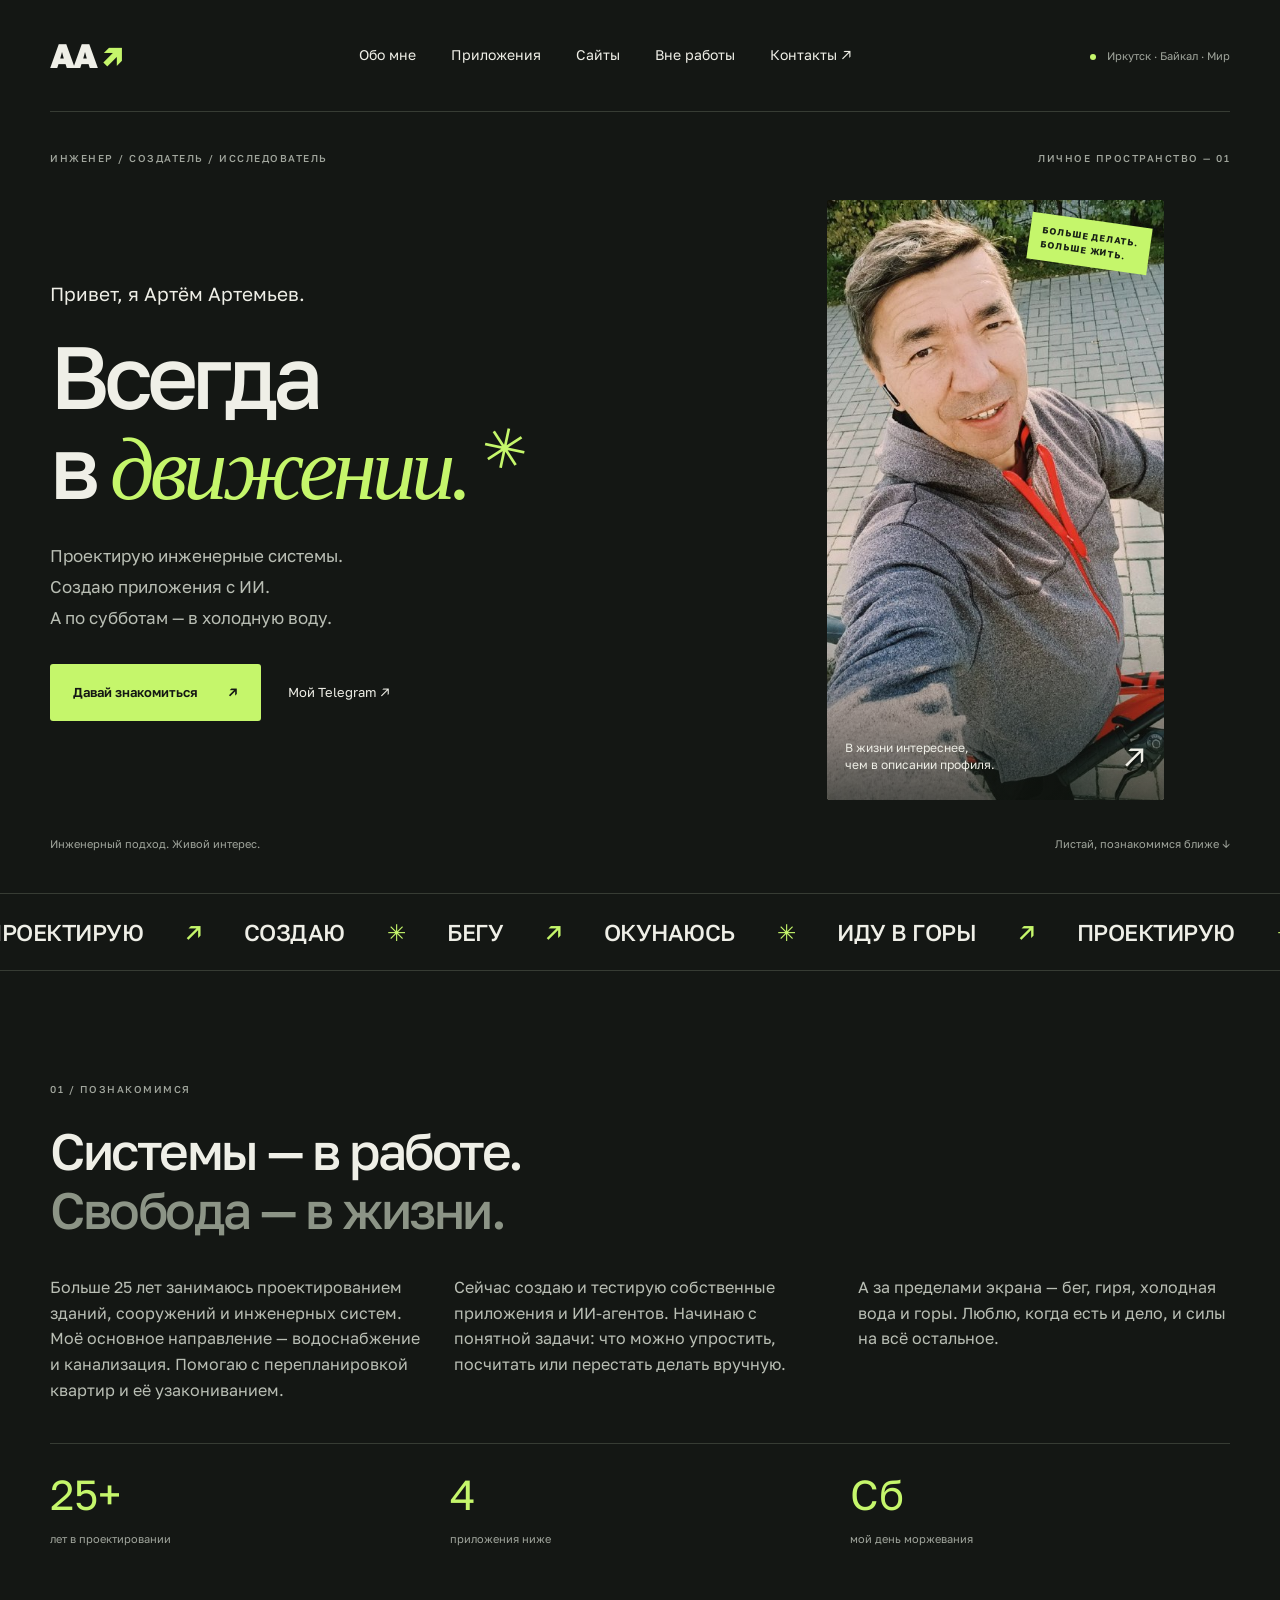
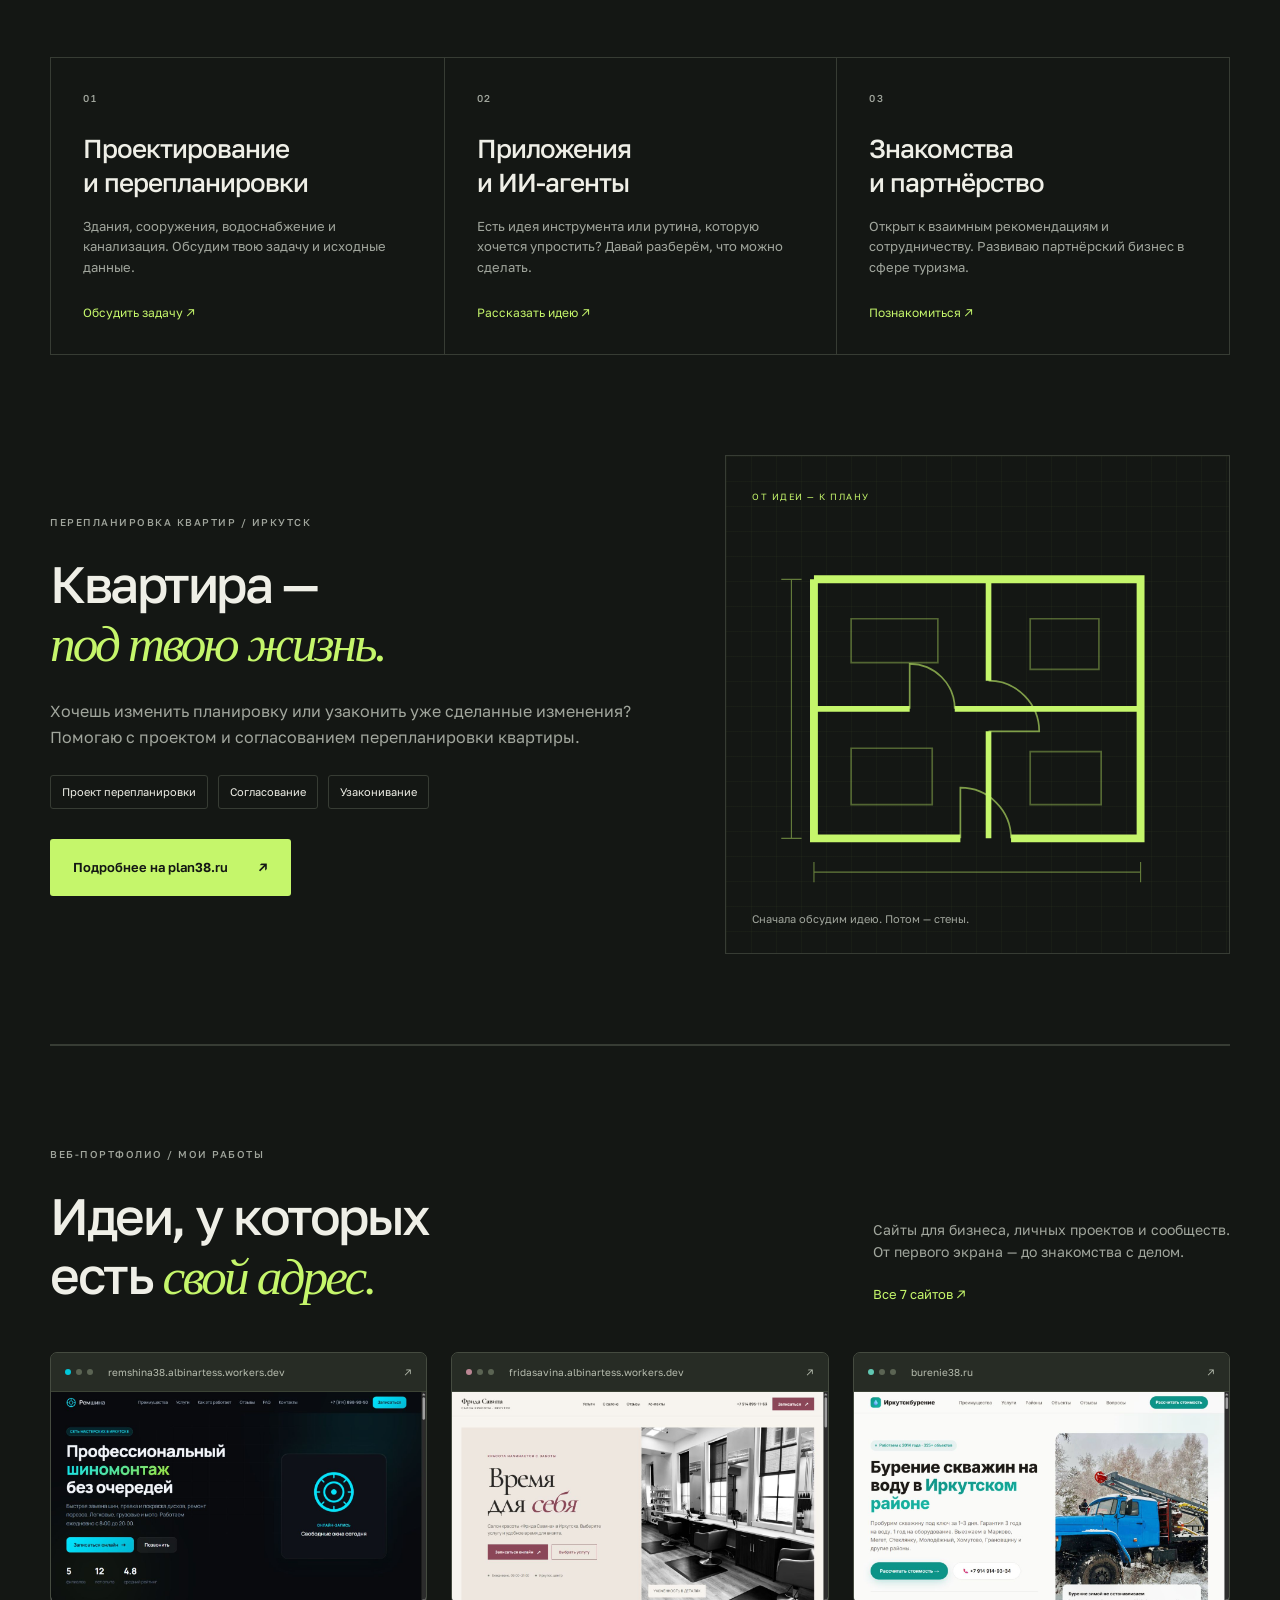
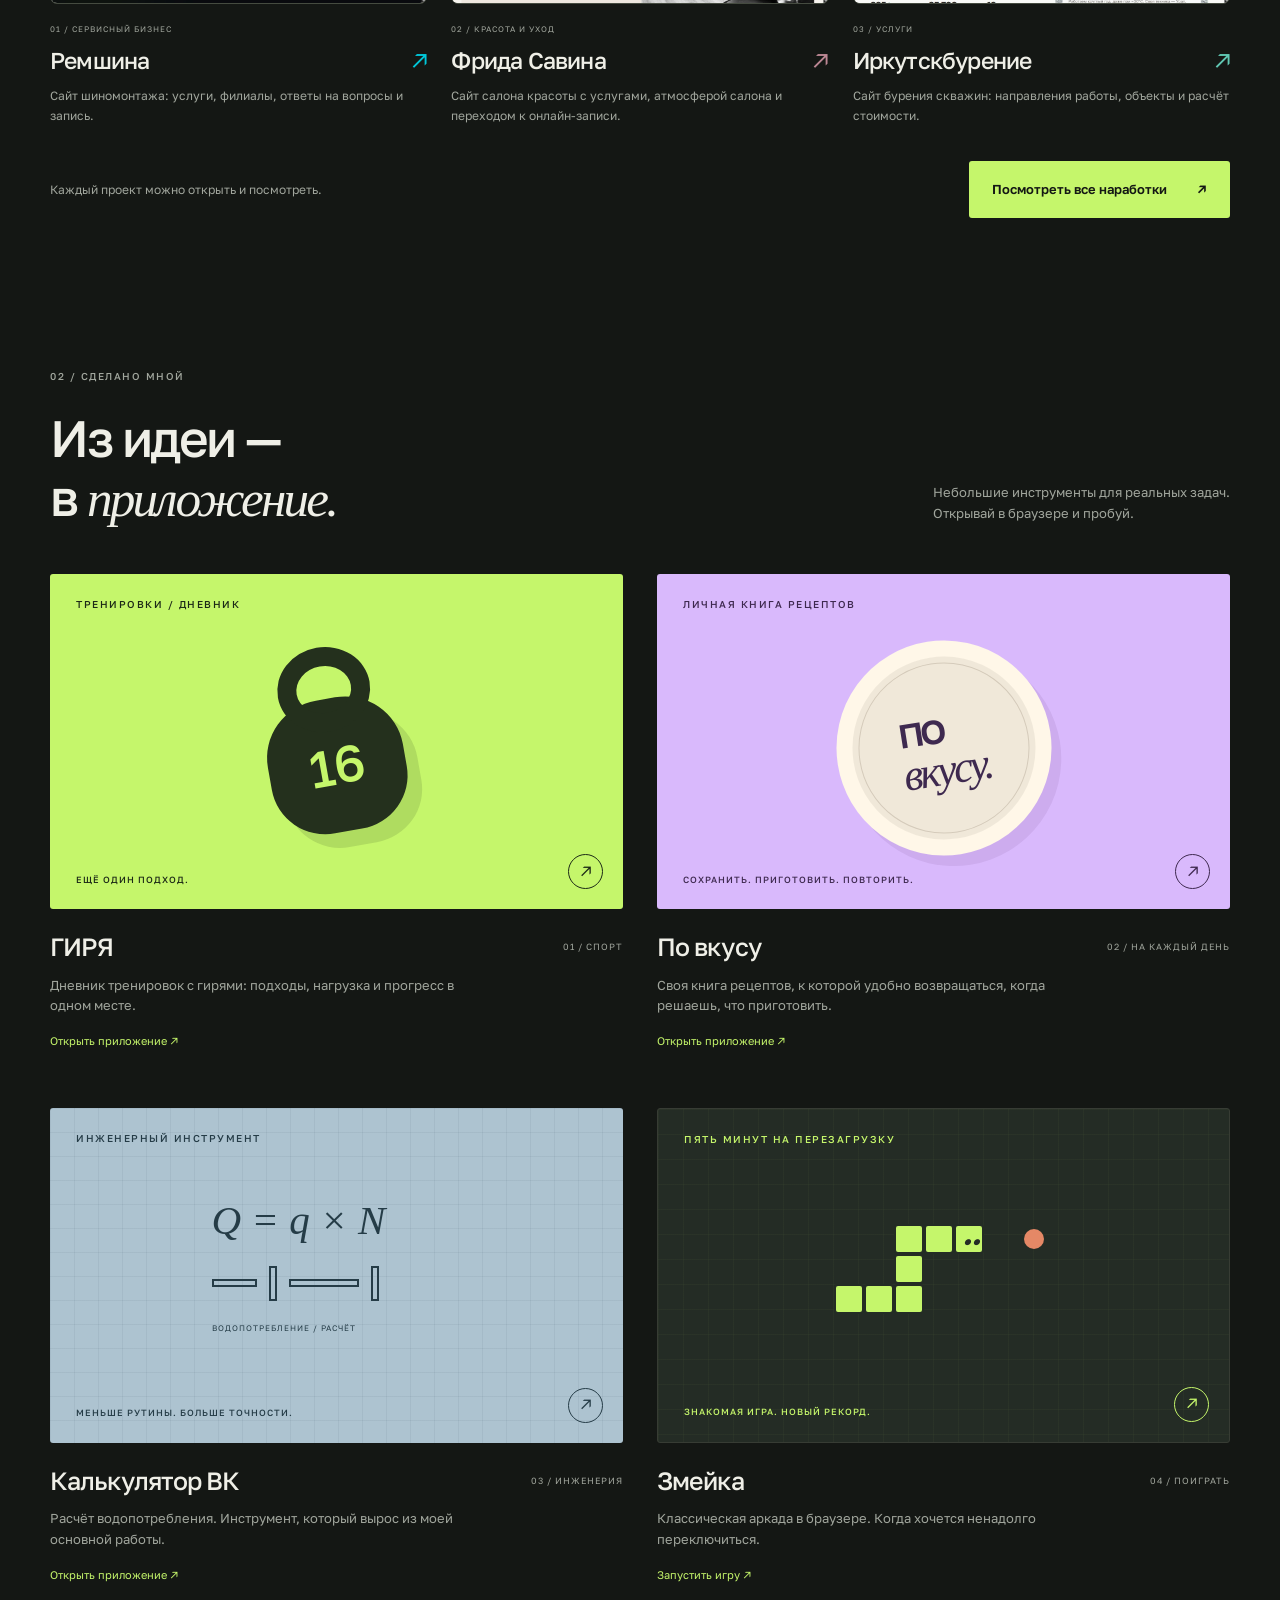
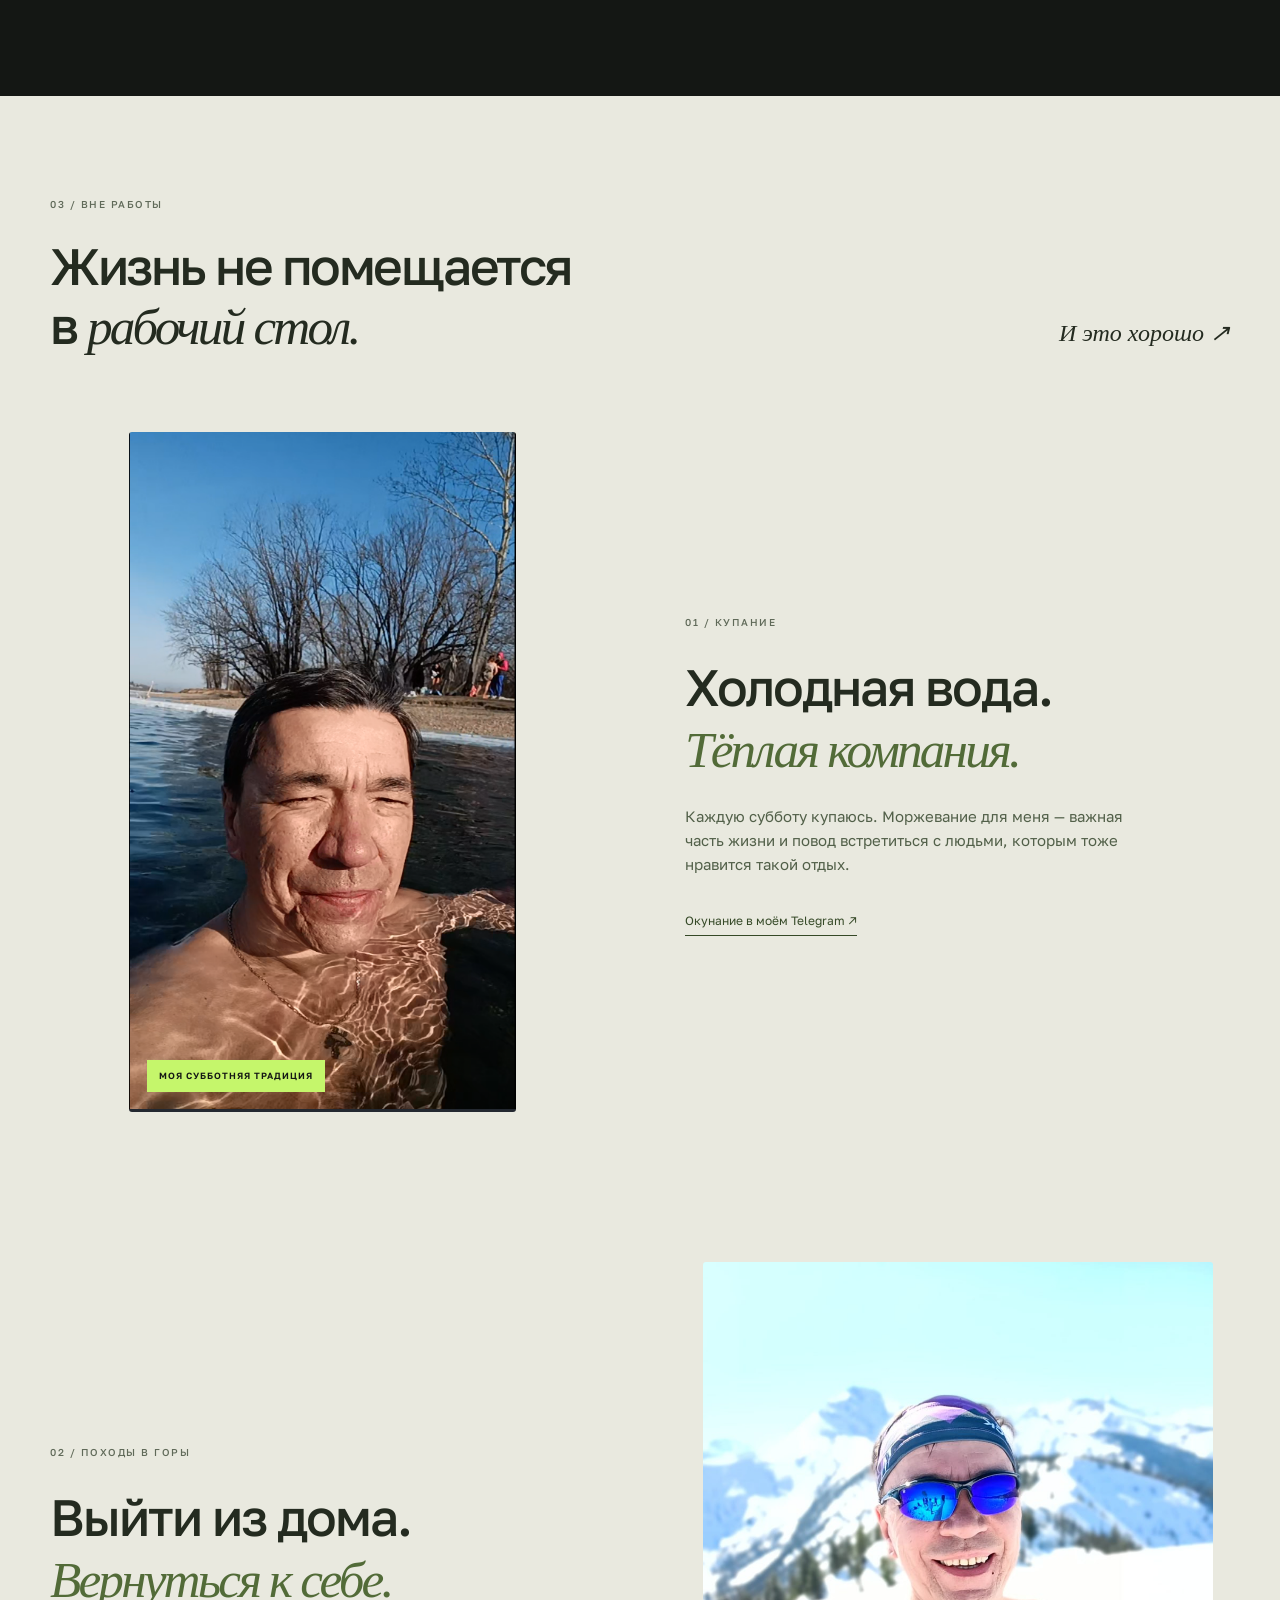
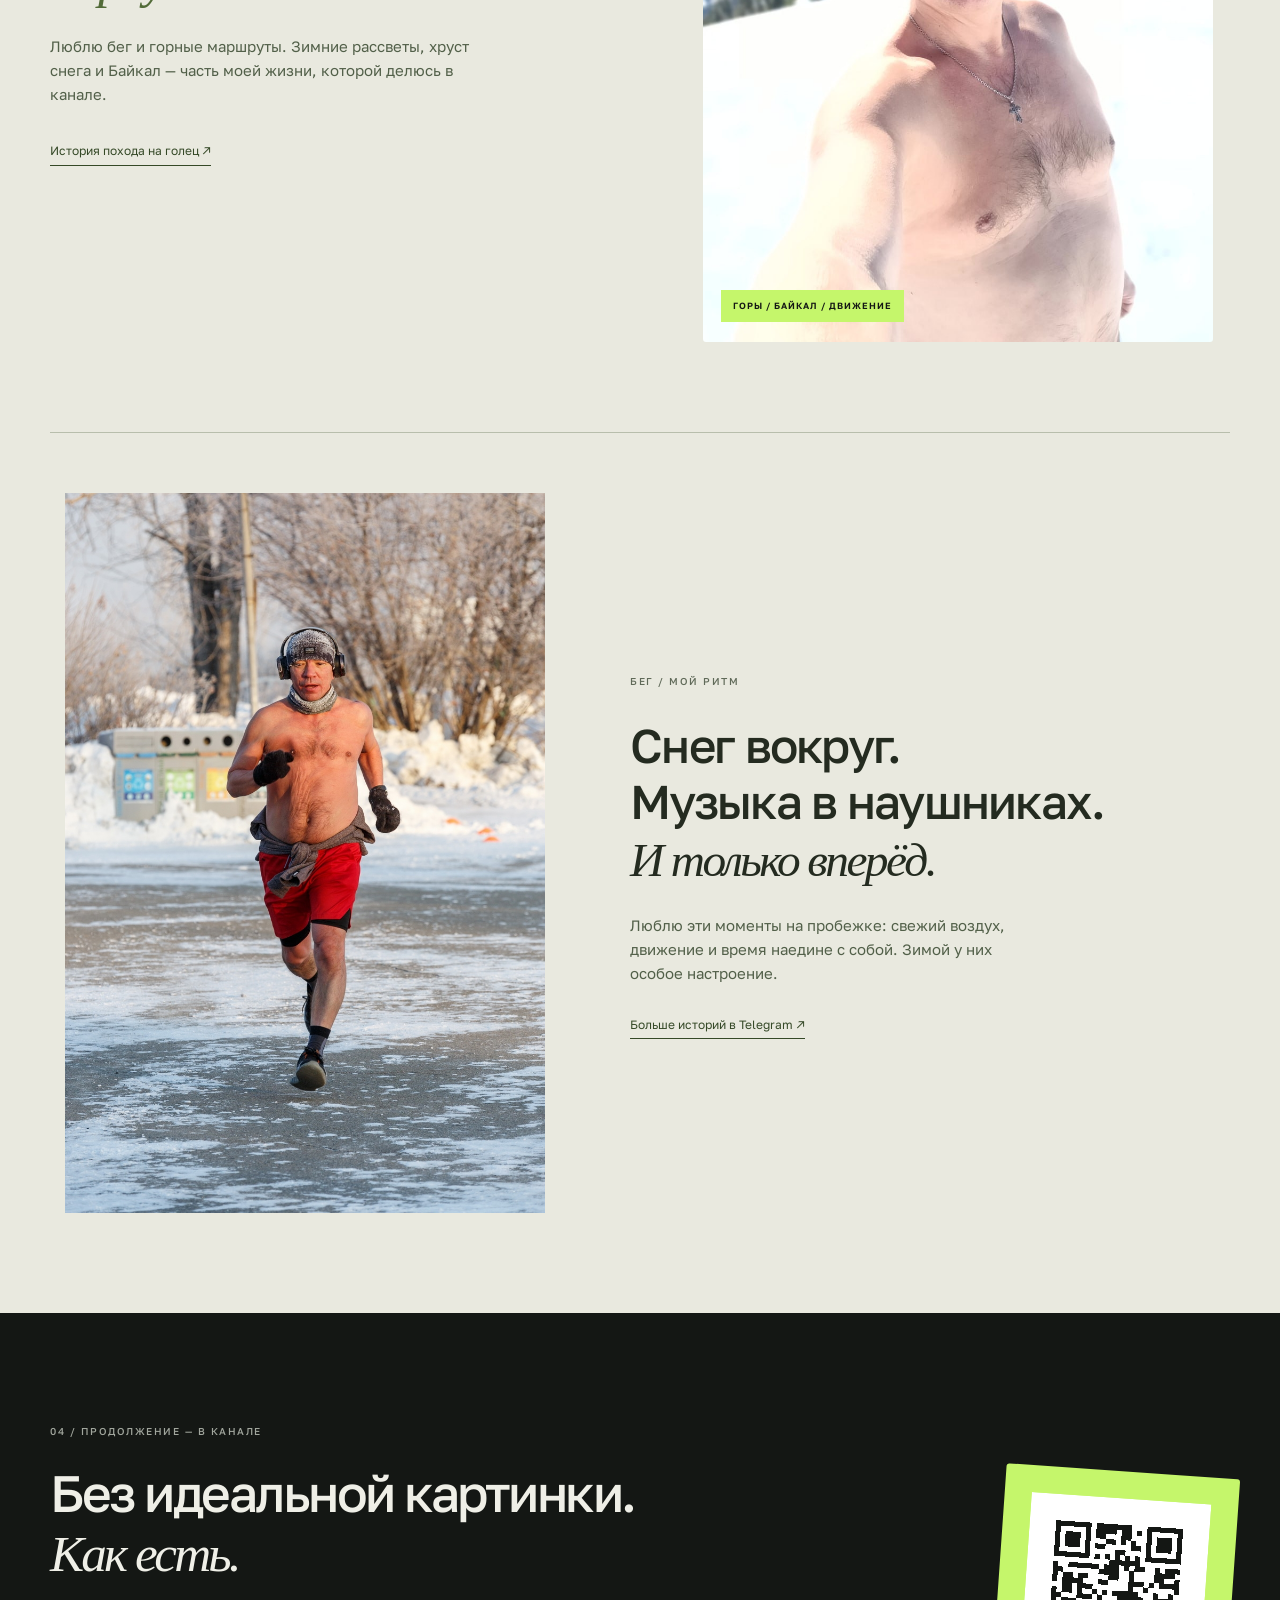
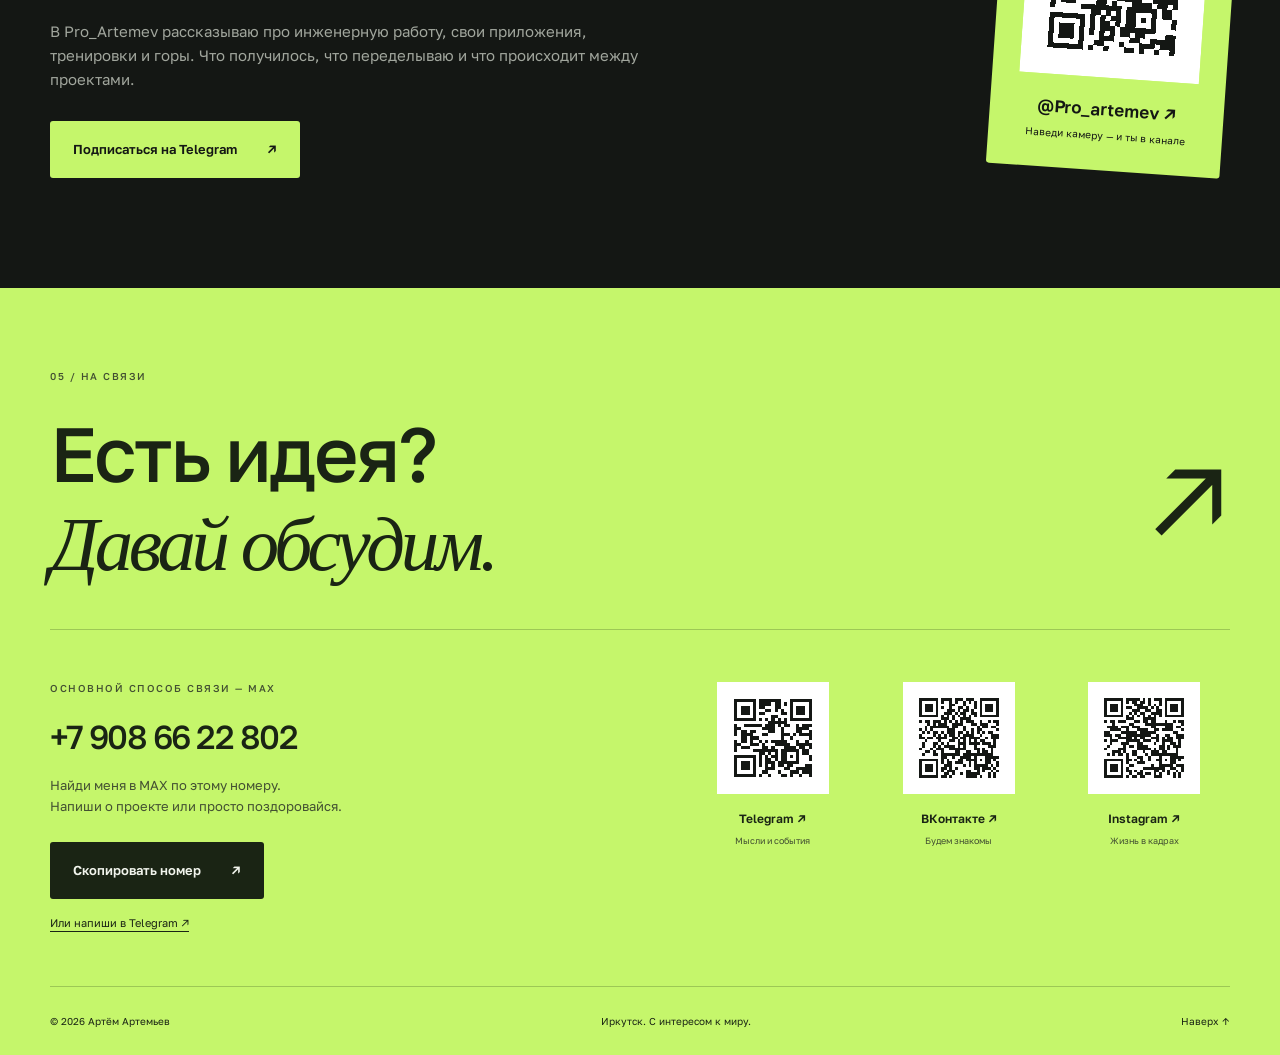
==== index.html @ f810ad88 "Remove Proekt-Profi from website portfolio and update project counts" ====
<!doctype html>
<html lang="ru">
<head>
<!-- Yandex.Metrika counter -->
<script type="text/javascript">
    (function(m,e,t,r,i,k,a){
        m[i]=m[i]||function(){(m[i].a=m[i].a||[]).push(arguments)};
        m[i].l=1*new Date();
        for (var j = 0; j < document.scripts.length; j++) {if (document.scripts[j].src === r) { return; }}
        k=e.createElement(t),a=e.getElementsByTagName(t)[0],k.async=1,k.src=r,a.parentNode.insertBefore(k,a)
    })(window, document,'script','https://mc.yandex.ru/metrika/tag.js?id=113706061', 'ym');

    ym(113706061, 'init', {ssr:true, webvisor:true, trackHash:true, clickmap:true, ecommerce:"dataLayer", referrer: document.referrer, url: location.href, accurateTrackBounce:true, trackLinks:true});
</script>
<!-- /Yandex.Metrika counter -->
  <meta charset="utf-8">
  <meta name="yandex-verification" content="03379ed4613f56b8">
  <meta name="viewport" content="width=device-width,initial-scale=1">
  <meta name="theme-color" content="#141714">
  <title>Артём Артемьев — инженер, автор приложений, человек в движении</title>
  <meta name="description" content="Проектирование и перепланировки, собственные приложения, бег и моржевание. Личный сайт Артёма Артемьева: проекты, Telegram и контакты.">
  <meta property="og:title" content="Артём Артемьев — всегда в движении">
  <meta property="og:description" content="Проектирую. Создаю приложения. Бегаю. Каждую субботу — в холодную воду. Давай знакомиться.">
  <link rel="icon" href="assets/favicon.svg" type="image/svg+xml">
  <link rel="stylesheet" href="style.css?v=20261031-portfolio">
  <link rel="stylesheet" href="portfolio.css?v=20261031">
  <script src="app.js" defer></script>
</head>
<body>
<noscript><div><img src="https://mc.yandex.ru/watch/113706061" style="position:absolute; left:-9999px;" alt="" /></div></noscript>
<a class="skip" href="#main">К содержимому</a>
<header class="header wrap">
  <a class="brand" href="#" aria-label="Артём Артемьев, в начало">АА<span>↗</span></a>
  <nav aria-label="Главная навигация"><a href="#about">Обо мне</a><a href="#projects">Приложения</a><a href="sites.html">Сайты</a><a href="#life">Вне работы</a><a href="#contact">Контакты ↗</a></nav>
  <span class="location"><i></i> Иркутск · Байкал · Мир</span>
</header>
<main id="main">
  <section class="hero wrap" aria-labelledby="hero-title">
    <div class="eyebrow"><span>ИНЖЕНЕР / СОЗДАТЕЛЬ / ИССЛЕДОВАТЕЛЬ</span><span class="index">ЛИЧНОЕ ПРОСТРАНСТВО — 01</span></div>
    <div class="hero-grid">
      <div class="hero-copy"><p class="hello">Привет, я Артём Артемьев.</p><h1 id="hero-title">Всегда<br>в <span class="serif">движении.</span><span class="asterisk" aria-hidden="true">✳</span></h1><p class="lead">Проектирую инженерные системы.<br>Создаю приложения с ИИ.<br>А по субботам — в холодную воду.</p><div class="actions"><a class="button lime" href="#contact">Давай знакомиться <span>↗</span></a><a class="text-link" href="https://t.me/Pro_artemev" target="_blank" rel="noopener noreferrer">Мой Telegram ↗</a></div></div>
      <figure class="hero-photo"><img src="assets/portrait.jpg" alt="Артём Артемьев на прогулке на улице" fetchpriority="high"><figcaption><span>В жизни интереснее,<br>чем в описании профиля.</span><span class="photo-arrow" aria-hidden="true">↗</span></figcaption><div class="photo-sticker">БОЛЬШЕ ДЕЛАТЬ.<br>БОЛЬШЕ ЖИТЬ.</div></figure>
    </div>
    <div class="hero-bottom"><span>Инженерный подход. Живой интерес.</span><a href="#about">Листай, познакомимся ближе ↓</a></div>
  </section>
  <div class="ribbon" aria-hidden="true"><div>ПРОЕКТИРУЮ <span>↗</span> СОЗДАЮ <span>✳</span> БЕГУ <span>↗</span> ОКУНАЮСЬ <span>✳</span> ИДУ В ГОРЫ <span>↗</span> ПРОЕКТИРУЮ <span>✳</span></div></div>
  <section id="about" class="section wrap about">
    <div class="section-label">01 / ПОЗНАКОМИМСЯ</div>
    <div><h2>Системы — в работе.<br><span class="muted">Свобода — в жизни.</span></h2><div class="about-text"><p>Больше 25 лет занимаюсь проектированием зданий, сооружений и инженерных систем. Моё основное направление — водоснабжение и канализация. Помогаю с перепланировкой квартир и её узакониванием.</p><p>Сейчас создаю и тестирую собственные приложения и ИИ-агентов. Начинаю с понятной задачи: что можно упростить, посчитать или перестать делать вручную.</p><p>А за пределами экрана — бег, гиря, холодная вода и горы. Люблю, когда есть и дело, и силы на всё остальное.</p></div><div class="stats"><div><strong>25+</strong><span>лет в проектировании</span></div><div><strong>4</strong><span>приложения ниже</span></div><div><strong>Сб</strong><span>мой день моржевания</span></div></div></div>
  </section>
  <section class="services wrap" aria-label="С чем можно обратиться">
    <a href="#contact"><span class="small">01</span><h3>Проектирование<br>и перепланировки</h3><p>Здания, сооружения, водоснабжение и канализация. Обсудим твою задачу и исходные данные.</p><span class="service-link">Обсудить задачу ↗</span></a>
    <a href="#contact"><span class="small">02</span><h3>Приложения<br>и ИИ-агенты</h3><p>Есть идея инструмента или рутина, которую хочется упростить? Давай разберём, что можно сделать.</p><span class="service-link">Рассказать идею ↗</span></a>
    <a href="#contact"><span class="small">03</span><h3>Знакомства<br>и партнёрство</h3><p>Открыт к взаимным рекомендациям и сотрудничеству. Развиваю партнёрский бизнес в сфере туризма.</p><span class="service-link">Познакомиться ↗</span></a>
  </section>
  <section id="apartment" class="apartment wrap" aria-labelledby="apartment-title">
    <div class="apartment-copy"><div class="section-label">ПЕРЕПЛАНИРОВКА КВАРТИР / ИРКУТСК</div><h2 id="apartment-title">Квартира —<br><span class="serif">под твою жизнь.</span></h2><p>Хочешь изменить планировку или узаконить уже сделанные изменения? Помогаю с проектом и согласованием перепланировки квартиры.</p><div class="apartment-topics"><span>Проект перепланировки</span><span>Согласование</span><span>Узаконивание</span></div><a class="button lime" href="https://plan38.ru/" target="_blank" rel="noopener noreferrer">Подробнее на plan38.ru <span>↗</span></a></div>
    <div class="apartment-drawing" aria-hidden="true"><span>ОТ ИДЕИ — К ПЛАНУ</span><svg viewBox="0 0 400 330" fill="none" xmlns="http://www.w3.org/2000/svg"><path d="M55 50H345V280H230M185 280H55V50" stroke="currentColor" stroke-width="7"/><path d="M210 50V140M210 185V280M55 165H140M180 165H345" stroke="currentColor" stroke-width="5"/><path d="M210 140A45 45 0 0 1 255 185H210M140 165V125A40 40 0 0 1 180 165M185 280V235A45 45 0 0 1 230 280" stroke="currentColor" stroke-width="1.5" opacity=".6"/><path d="M35 50V280M26 50H44M26 280H44M55 310H345M55 301V319M345 301V319" stroke="currentColor" stroke-width="1" opacity=".45"/><path d="M88 85H165V124H88V85ZM247 85H308V130H247V85ZM88 200H160V250H88V200ZM247 203H310V250H247V203Z" stroke="currentColor" stroke-width="1.5" opacity=".35"/></svg><small>Сначала обсудим идею. Потом — стены.</small></div>
  </section>
  <section id="websites" class="websites-section wrap" aria-labelledby="websites-title">
 <div class="section-top"><div><div class="section-label">ВЕБ-ПОРТФОЛИО / МОИ РАБОТЫ</div><h2 id="websites-title">Идеи, у которых<br>есть <span class="serif">свой адрес.</span></h2></div><div class="websites-intro"><p>Сайты для бизнеса, личных проектов и сообществ.<br>От первого экрана — до знакомства с делом.</p><a class="text-link" href="sites.html">Все 7 сайтов ↗</a></div></div>
 <div class="sites-grid home-sites"><article class="site-card" data-kind="services" style="--site-accent:#00c7d9">
 <a class="site-preview" href="https://remshina38.albinartess.workers.dev/" target="_blank" rel="noopener noreferrer" aria-label="Открыть сайт Ремшина">
 <div class="browser-strip"><span class="browser-dots" aria-hidden="true"><i></i><i></i><i></i></span><span class="browser-address">remshina38.albinartess.workers.dev</span><span aria-hidden="true">↗</span></div>
 <div class="site-shot"><img src="assets/sites/remshina.png" alt="Первый экран сайта Ремшина" width="1200" height="680" loading="lazy"></div>
 <span class="preview-open">Открыть сайт ↗</span></a>
 <div class="site-meta"><span>01 / Сервисный бизнес</span></div>
 <h3><a href="https://remshina38.albinartess.workers.dev/" target="_blank" rel="noopener noreferrer">Ремшина<span aria-hidden="true">↗</span></a></h3><p>Сайт шиномонтажа: услуги, филиалы, ответы на вопросы и запись.</p>
 </article>
<article class="site-card" data-kind="services" style="--site-accent:#bc8794">
 <a class="site-preview" href="https://fridasavina.albinartess.workers.dev/" target="_blank" rel="noopener noreferrer" aria-label="Открыть сайт Фрида Савина">
 <div class="browser-strip"><span class="browser-dots" aria-hidden="true"><i></i><i></i><i></i></span><span class="browser-address">fridasavina.albinartess.workers.dev</span><span aria-hidden="true">↗</span></div>
 <div class="site-shot"><img src="assets/sites/frida.png" alt="Первый экран сайта Фрида Савина" width="1200" height="680" loading="lazy"></div>
 <span class="preview-open">Открыть сайт ↗</span></a>
 <div class="site-meta"><span>02 / Красота и уход</span></div>
 <h3><a href="https://fridasavina.albinartess.workers.dev/" target="_blank" rel="noopener noreferrer">Фрида Савина<span aria-hidden="true">↗</span></a></h3><p>Сайт салона красоты с услугами, атмосферой салона и переходом к онлайн-записи.</p>
 </article>
<article class="site-card" data-kind="services" style="--site-accent:#61c8b3">
 <a class="site-preview" href="https://burenie38.ru/" target="_blank" rel="noopener noreferrer" aria-label="Открыть сайт Иркутскбурение">
 <div class="browser-strip"><span class="browser-dots" aria-hidden="true"><i></i><i></i><i></i></span><span class="browser-address">burenie38.ru</span><span aria-hidden="true">↗</span></div>
 <div class="site-shot"><img src="assets/sites/burenie.png" alt="Первый экран сайта Иркутскбурение" width="1200" height="680" loading="lazy"></div>
 <span class="preview-open">Открыть сайт ↗</span></a>
 <div class="site-meta"><span>03 / Услуги</span></div>
 <h3><a href="https://burenie38.ru/" target="_blank" rel="noopener noreferrer">Иркутскбурение<span aria-hidden="true">↗</span></a></h3><p>Сайт бурения скважин: направления работы, объекты и расчёт стоимости.</p>
 </article></div>
 <div class="websites-bottom"><span>Каждый проект можно открыть и посмотреть.</span><a class="button lime" href="sites.html">Посмотреть все наработки <span>↗</span></a></div>
 </section>
  <section id="projects" class="section wrap projects">
    <div class="section-top"><div><div class="section-label">02 / СДЕЛАНО МНОЙ</div><h2>Из идеи —<br>в <span class="serif">приложение.</span></h2></div><p>Небольшие инструменты для реальных задач.<br>Открывай в браузере и пробуй.</p></div>
    <div class="project-grid">
      <a class="project" href="https://albinartess.github.io/girya-training-journal/dist/#" target="_blank" rel="noopener noreferrer"><div class="project-art kettlebell"><span class="art-label">ТРЕНИРОВКИ / ДНЕВНИК</span><div class="bell"><div></div><b>16</b></div><span class="art-bottom">ЕЩЁ ОДИН ПОДХОД.</span><span class="round-arrow">↗</span></div><div class="project-title"><h3>ГИРЯ</h3><span>01 / СПОРТ</span></div><p>Дневник тренировок с гирями: подходы, нагрузка и прогресс в одном месте.</p><span class="open-project">Открыть приложение ↗</span></a>
      <a class="project" href="https://albinartess.github.io/po-vkusu/" target="_blank" rel="noopener noreferrer"><div class="project-art recipes"><span class="art-label">ЛИЧНАЯ КНИГА РЕЦЕПТОВ</span><div class="plate"><span>по<br><i>вкусу.</i></span></div><span class="art-bottom">СОХРАНИТЬ. ПРИГОТОВИТЬ. ПОВТОРИТЬ.</span><span class="round-arrow">↗</span></div><div class="project-title"><h3>По вкусу</h3><span>02 / НА КАЖДЫЙ ДЕНЬ</span></div><p>Своя книга рецептов, к которой удобно возвращаться, когда решаешь, что приготовить.</p><span class="open-project">Открыть приложение ↗</span></a>
      <a class="project" href="https://albinartess.github.io/vk-calculator/" target="_blank" rel="noopener noreferrer"><div class="project-art calculator"><span class="art-label">ИНЖЕНЕРНЫЙ ИНСТРУМЕНТ</span><div class="calc-visual"><span>Q = q × N</span><div class="pipes"><i></i><i></i><i></i><i></i></div><small>ВОДОПОТРЕБЛЕНИЕ / РАСЧЁТ</small></div><span class="art-bottom">МЕНЬШЕ РУТИНЫ. БОЛЬШЕ ТОЧНОСТИ.</span><span class="round-arrow">↗</span></div><div class="project-title"><h3>Калькулятор ВК</h3><span>03 / ИНЖЕНЕРИЯ</span></div><p>Расчёт водопотребления. Инструмент, который вырос из моей основной работы.</p><span class="open-project">Открыть приложение ↗</span></a>
      <a class="project" href="https://albinartess.github.io/Zmeyka/" target="_blank" rel="noopener noreferrer"><div class="project-art snake"><span class="art-label">ПЯТЬ МИНУТ НА ПЕРЕЗАГРУЗКУ</span><div class="snake-visual" aria-hidden="true"><i></i><i></i><i></i><i></i><i></i><i></i><i></i><b></b></div><span class="art-bottom">ЗНАКОМАЯ ИГРА. НОВЫЙ РЕКОРД.</span><span class="round-arrow">↗</span></div><div class="project-title"><h3>Змейка</h3><span>04 / ПОИГРАТЬ</span></div><p>Классическая аркада в браузере. Когда хочется ненадолго переключиться.</p><span class="open-project">Запустить игру ↗</span></a>
    </div>
  </section>
  <section id="life" class="life">
    <div class="wrap"><div class="section-top"><div><div class="section-label">03 / ВНЕ РАБОТЫ</div><h2>Жизнь не помещается<br>в <span class="serif">рабочий стол.</span></h2></div><span class="life-note">И это хорошо ↗</span></div>
      <div class="life-stories">
        <article class="life-story" aria-labelledby="swimming-title">
          <figure class="story-photo"><img src="assets/cold-swimming.png" loading="lazy" alt="Артём купается в открытом водоёме"><span class="image-tag">МОЯ СУББОТНЯЯ ТРАДИЦИЯ</span></figure>
          <div class="story-copy"><span class="section-label">01 / КУПАНИЕ</span><h3 id="swimming-title">Холодная вода.<br><span class="serif">Тёплая компания.</span></h3><p>Каждую субботу купаюсь. Моржевание для меня — важная часть жизни и повод встретиться с людьми, которым тоже нравится такой отдых.</p><a href="https://t.me/Pro_artemev/190" target="_blank" rel="noopener noreferrer">Окунание в моём Telegram ↗</a></div>
        </article>
        <article class="life-story reverse" aria-labelledby="mountain-title">
          <figure class="story-photo"><img src="assets/mountains-selfie.jpg" loading="lazy" alt="Артём в солнцезащитных очках на фоне заснеженных гор"><span class="image-tag">ГОРЫ / БАЙКАЛ / ДВИЖЕНИЕ</span></figure>
          <div class="story-copy"><span class="section-label">02 / ПОХОДЫ В ГОРЫ</span><h3 id="mountain-title">Выйти из дома.<br><span class="serif">Вернуться к себе.</span></h3><p>Люблю бег и горные маршруты. Зимние рассветы, хруст снега и Байкал — часть моей жизни, которой делюсь в канале.</p><a href="https://t.me/Pro_artemev/196" target="_blank" rel="noopener noreferrer">История похода на голец ↗</a></div>
        </article>
      </div>
      <article class="running-story" aria-labelledby="running-title">
        <img src="assets/running-headphones.jpg" loading="lazy" width="900" height="1350" alt="Артём бежит в наушниках по зимней дорожке среди снега">
        <div><span class="section-label">БЕГ / МОЙ РИТМ</span><h3 id="running-title">Снег вокруг.<br>Музыка в наушниках.<br><span class="serif">И только вперёд.</span></h3><p>Люблю эти моменты на пробежке: свежий воздух, движение и время наедине с собой. Зимой у них особое настроение.</p><a href="https://t.me/Pro_artemev" target="_blank" rel="noopener noreferrer">Больше историй в Telegram ↗</a></div>
      </article>
    </div>
  </section>
  <section class="telegram wrap"><div class="section-label">04 / ПРОДОЛЖЕНИЕ — В КАНАЛЕ</div><div class="telegram-grid"><div><h2>Без идеальной картинки.<br><span class="serif">Как есть.</span></h2><p>В Pro_Artemev рассказываю про инженерную работу, свои приложения, тренировки и горы. Что получилось, что переделываю и что происходит между проектами.</p><a class="button lime" href="https://t.me/Pro_artemev" target="_blank" rel="noopener noreferrer">Подписаться на Telegram <span>↗</span></a></div><a class="tg-qr" href="https://t.me/Pro_artemev" target="_blank" rel="noopener noreferrer" aria-label="Открыть Telegram-канал"><img src="assets/qr-telegram.svg" alt="QR-код Telegram-канала Pro_Artemev" width="180" height="180"><span>@Pro_artemev ↗</span><small>Наведи камеру — и ты в канале</small></a></div></section>
  <section id="contact" class="contact"><div class="wrap"><div class="section-label">05 / НА СВЯЗИ</div><div class="contact-title"><h2>Есть идея?<br><span class="serif">Давай обсудим.</span></h2><span aria-hidden="true">↗</span></div><div class="contact-grid"><div class="primary-contact"><span class="small">ОСНОВНОЙ СПОСОБ СВЯЗИ — MAX</span><a class="phone" href="tel:+79086622802">+7 908 66 22 802</a><p>Найди меня в MAX по этому номеру.<br>Напиши о проекте или просто поздоровайся.</p><button class="button dark" id="copy-phone" type="button">Скопировать номер <span>↗</span></button><p id="copy-status" role="status" aria-live="polite"></p><a class="backup" href="https://t.me/vualy" target="_blank" rel="noopener noreferrer">Или напиши в Telegram ↗</a></div><div class="social-grid"><a href="https://t.me/Pro_artemev" target="_blank" rel="noopener noreferrer"><img src="assets/qr-telegram.svg" width="112" height="112" alt="QR-код Telegram"><span>Telegram ↗</span><small>Мысли и события</small></a><a href="https://vk.ru/artemiev.artem" target="_blank" rel="noopener noreferrer"><img src="assets/qr-vk.svg" width="112" height="112" alt="QR-код ВКонтакте"><span>ВКонтакте ↗</span><small>Будем знакомы</small></a><a href="https://www.instagram.com/artemyev_artemv/" target="_blank" rel="noopener noreferrer"><img src="assets/qr-instagram.svg" width="112" height="112" alt="QR-код Instagram"><span>Instagram ↗</span><small>Жизнь в кадрах</small></a></div></div><footer><span>© <span id="year">2026</span> Артём Артемьев</span><span>Иркутск. С интересом к миру.</span><a href="#">Наверх ↑</a></footer></div></section>
</main>
</body>
</html>
---- style.css ----
@import url('https://fonts.googleapis.com/css2?family=Golos+Text:wght@400;500;600;700;800;900&display=swap');
:root{--bg:#141714;--ink:#efefe7;--muted:#a1a69d;--lime:#c5f66b;--line:#373c34;--font:'Golos Text',Arial,sans-serif}*{box-sizing:border-box}html{scroll-behavior:smooth;scroll-padding-top:30px}body{margin:0;background:var(--bg);color:var(--ink);font:16px/1.6 var(--font)}a{color:inherit;text-decoration:none}button{font:inherit;cursor:pointer}img{max-width:100%;display:block}a,button{-webkit-tap-highlight-color:transparent}a:focus-visible,button:focus-visible{outline:3px solid #85b5ff;outline-offset:6px}.wrap{width:min(1280px,calc(100% - 100px));margin-inline:auto}.header{height:112px;display:flex;align-items:center;justify-content:space-between;border-bottom:1px solid var(--line)}.brand{font-size:34px;font-weight:800;letter-spacing:-3px}.brand span{display:inline-block;color:var(--lime);font-size:31px;margin-left:6px}nav{display:flex;gap:35px;font-size:14px}nav a:hover,.text-link:hover{color:var(--lime)}.location{font-size:11px;color:var(--muted)}.location i{display:inline-block;width:6px;height:6px;border-radius:50%;background:var(--lime);margin-right:8px}.eyebrow,.section-label,.small,.art-label,.art-bottom{font-size:10px;letter-spacing:1.5px;font-weight:500}.eyebrow{display:flex;justify-content:space-between;margin:38px 0 34px;color:var(--muted)}.hero-grid{display:grid;grid-template-columns:1.4fr 1fr;gap:55px;align-items:center}.hello{font-size:19px;margin:0 0 21px}h1{font-size:clamp(60px,6.9vw,105px);line-height:1.02;letter-spacing:-6px;font-weight:500;margin:0 0 27px;position:relative}.serif{font-family:Georgia,'Times New Roman',serif;font-style:italic;font-weight:400;letter-spacing:-.055em}h1 .serif{color:var(--lime)}.asterisk{display:inline-block;color:var(--lime);font-size:55px;vertical-align:top;line-height:1;margin-left:14px;transform:rotate(12deg)}.lead{color:#b9beb4;font-size:17px;line-height:1.8}.actions{display:flex;align-items:center;gap:27px;margin-top:31px}.button{display:inline-flex;align-items:center;justify-content:space-between;gap:30px;padding:17px 22px;border-radius:3px;border:1px solid transparent;font-size:13px;font-weight:600;transition:transform .2s,background .2s}.button:hover{transform:translateY(-3px)}.lime{background:var(--lime);color:var(--bg)}.text-link{font-size:13px}.hero-photo{position:relative;margin:0;align-self:stretch;min-height:485px;overflow:hidden;border-radius:3px;background:#505748}.hero-photo>img{width:100%;height:100%;object-fit:cover;object-position:50% 37%;filter:saturate(.65)}.hero-photo:after{content:'';position:absolute;inset:50% 0 0;background:linear-gradient(transparent,#101610c9);pointer-events:none}.hero-photo figcaption{position:absolute;bottom:27px;left:28px;right:28px;display:flex;justify-content:space-between;align-items:center;z-index:1;font-size:15px;line-height:1.4}.photo-arrow{font-size:45px}.photo-sticker{position:absolute;top:25px;right:20px;color:#182015;background:var(--lime);font-size:10px;letter-spacing:1px;line-height:1.5;padding:15px 18px;transform:rotate(8deg);font-weight:700}.hero-bottom{display:flex;justify-content:space-between;margin:35px 0 40px;color:var(--muted);font-size:11px}.ribbon{overflow:hidden;border-block:1px solid var(--line);padding:20px 0;margin-top:15px}.ribbon>div{white-space:nowrap;font-size:23px;font-weight:500;letter-spacing:-.5px;display:flex;gap:42px;justify-content:center}.ribbon span{color:var(--lime)}.section{padding-block:110px}.about{display:grid;grid-template-columns:1fr 2.2fr;gap:50px}.section-label{color:var(--muted);margin-bottom:25px}h2{font-size:clamp(35px,4vw,57px);line-height:1.15;letter-spacing:-2.5px;font-weight:500;margin:0 0 35px}.muted{color:#8c9486}.about-text{max-width:680px;color:#b9beb4;font-size:16px}.about-text p{margin:0 0 21px}.stats{display:grid;grid-template-columns:repeat(3,1fr);gap:20px;border-top:1px solid var(--line);margin-top:40px;padding-top:25px}.stats strong{font-size:42px;font-weight:400;display:block;line-height:1.2;color:var(--lime)}.stats span{display:block;font-size:11px;color:var(--muted);margin-top:10px}.services{display:grid;grid-template-columns:repeat(3,1fr);border:1px solid var(--line);margin-bottom:10px}.services>a{padding:32px;display:flex;flex-direction:column;transition:background .2s}.services>a:hover{background:#20251c}.services>a+a{border-left:1px solid var(--line)}.small{color:var(--muted)}h3{font-size:26px;line-height:1.3;letter-spacing:-1px;font-weight:500}.services h3{margin:26px 0 16px}.services p{color:var(--muted);font-size:13px;margin:0 0 25px}.service-link{color:var(--lime);font-size:12px;margin-top:auto}.section-top{display:flex;justify-content:space-between;align-items:end;gap:30px;margin-bottom:45px}.section-top h2{margin:0}.section-top>p{font-size:13px;color:var(--muted);margin:0 0 5px}.project-grid{display:grid;grid-template-columns:1fr 1fr;column-gap:34px;row-gap:55px}.project-art{height:335px;position:relative;overflow:hidden;border-radius:3px}.project-art .art-label{position:absolute;left:26px;top:22px;z-index:1}.art-bottom{position:absolute;bottom:22px;left:26px;font-size:9px;letter-spacing:1px}.round-arrow{position:absolute;right:20px;bottom:20px;border:1px solid currentColor;width:35px;height:35px;border-radius:50%;display:grid;place-content:center;transition:transform .2s}.project:hover .round-arrow{transform:rotate(45deg)}.project-title{display:flex;justify-content:space-between;align-items:center;gap:12px;margin-top:22px}.project-title h3{margin:0;font-size:25px}.project-title>span{font-size:9px;color:var(--muted);letter-spacing:1px}.project>p{color:var(--muted);font-size:13px;max-width:440px;margin:11px 0}.open-project{font-size:11px;color:var(--lime)}.kettlebell{background:#c5f66b;color:#1d2a17}.bell{position:absolute;top:37%;left:50%;width:137px;height:134px;background:#24301d;border-radius:43% 43% 40% 40%;transform:translateX(-50%) rotate(-10deg);box-shadow:12px 16px 0 #1c2b1420;display:grid;place-content:center;color:var(--lime)}.bell div{position:absolute;width:93px;height:85px;border:19px solid #24301d;border-radius:50%;top:-52px;left:22px}.bell b{font-size:51px;font-weight:500;z-index:1}.recipes{background:#d9b9fc;color:#3e294f}.plate{position:absolute;width:215px;height:215px;left:50%;top:52%;transform:translate(-50%,-50%) rotate(-9deg);border-radius:50%;background:#f0e8d9;border:16px solid #fff7e8;box-shadow:8px 12px 0 #56336a18;display:grid;place-content:center}.plate:after{content:'';position:absolute;inset:6px;border:1px solid #d5cbbb;border-radius:50%}.plate span{font-size:44px;font-weight:500;line-height:.95;letter-spacing:-3px}.plate i{font-family:Georgia,serif}.calculator{background:#adc3d0;color:#253c47;background-image:linear-gradient(#30495c12 1px,transparent 1px),linear-gradient(90deg,#30495c12 1px,transparent 1px);background-size:24px 24px}.calc-visual{position:absolute;top:80px;left:50%;transform:translateX(-50%);width:250px}.calc-visual>span{font-family:Georgia,serif;font-size:41px;font-style:italic}.calc-visual small{font-size:8px;letter-spacing:1px}.pipes{height:60px;display:flex;align-items:center;gap:12px}.pipes i{display:block;height:8px;width:45px;border:2px solid #253c47}.pipes i:nth-child(2){height:35px;width:8px}.pipes i:nth-child(3){width:70px}.pipes i:nth-child(4){height:35px;width:8px}.snake{background:#242c25;color:var(--lime);background-image:linear-gradient(#c5f66b09 1px,transparent 1px),linear-gradient(90deg,#c5f66b09 1px,transparent 1px);background-size:25px 25px;border:1px solid var(--line)}.snake-visual{position:absolute;width:240px;height:170px;top:85px;left:50%;transform:translateX(-50%)}.snake-visual i{position:absolute;width:30px;height:30px;background:var(--lime);border:2px solid #242c25;border-radius:4px}.snake-visual i:nth-child(1){top:90px;left:10px}.snake-visual i:nth-child(2){top:90px;left:40px}.snake-visual i:nth-child(3){top:90px;left:70px}.snake-visual i:nth-child(4){top:60px;left:70px}.snake-visual i:nth-child(5){top:30px;left:70px}.snake-visual i:nth-child(6){top:30px;left:100px}.snake-visual i:nth-child(7){top:30px;left:130px}.snake-visual i:nth-child(7):after{content:'··';position:absolute;top:-6px;right:2px;color:#242c25;font-weight:900;font-size:25px}.snake-visual b{position:absolute;width:20px;height:20px;background:#e58866;left:200px;top:35px;border-radius:50%}.life{padding:100px 0;background:#e9e9df;color:#242b20}.life .section-label{color:#606a59}.life-note{font-family:Georgia,serif;font-style:italic;font-size:24px;margin-bottom:5px}.life-grid{display:grid;grid-template-columns:1.2fr 1fr;gap:28px}.life-feature{min-height:630px;position:relative;overflow:hidden;border-radius:3px}.life-feature>img{height:100%;width:100%;object-fit:cover;position:absolute;object-position:50% 40%}.life-feature:after{content:'';position:absolute;inset:25% 0 0;background:linear-gradient(transparent,#0c1a13e8)}.life-caption{position:absolute;bottom:35px;left:35px;right:35px;z-index:1;color:#fff}.life-caption h3{font-size:35px;margin:18px 0}.life-caption .small{color:#d4e3cc}.life-caption p{font-size:13px;max-width:390px;color:#e0e8dc}.life-caption a,.cold-copy a{font-size:11px;border-bottom:1px solid;padding-bottom:4px}.cold-card{background:#d7dfc9;overflow:hidden;border-radius:3px}.cold-image{height:285px;position:relative;overflow:hidden}.cold-image img{width:100%;height:100%;object-fit:cover;object-position:center 35%}.cold-image>span{position:absolute;left:20px;bottom:20px;background:#e9e9df;padding:7px 10px;font-size:9px;letter-spacing:1px}.cold-copy{padding:28px 32px;position:relative}.cold-copy h3{font-size:30px;margin:0 0 20px}.cold-copy p{font-size:13px;max-width:370px}.cold-symbol{font-size:40px;position:absolute;right:25px;top:20px;color:#71825d}.telegram{padding-block:110px}.telegram-grid{display:grid;grid-template-columns:2fr 1fr;gap:80px;align-items:center}.telegram p{max-width:590px;color:var(--muted);font-size:15px;margin-bottom:30px}.tg-qr{display:flex;flex-direction:column;align-items:center;justify-self:end;transform:rotate(4deg);padding:27px;background:var(--lime);color:var(--bg);border-radius:3px;transition:transform .2s}.tg-qr:hover{transform:rotate(0)}.tg-qr img{background:white;padding:6px}.tg-qr span{font-size:17px;margin-top:18px;font-weight:600}.tg-qr small{font-size:10px;margin-top:5px}.contact{background:var(--lime);color:#1a2414;padding-top:80px}.contact .section-label,.contact .small{color:#435032}.contact-title{display:flex;justify-content:space-between;align-items:center;border-bottom:1px solid #253c1740;padding-bottom:40px}.contact-title h2{font-size:clamp(42px,6vw,82px);margin:0}.contact-title>span{font-size:110px;font-weight:400}.contact-grid{display:grid;grid-template-columns:1.1fr 1fr;gap:40px;padding:50px 0 55px}.primary-contact>.small{display:block}.phone{font-size:clamp(24px,2.6vw,37px);line-height:1.5;letter-spacing:-1.5px;display:inline-block;margin-top:16px;font-weight:500}.primary-contact p{font-size:13px;color:#435032}.dark{background:#1a2414;color:#f1f4ec;margin-top:12px}.backup{display:block;font-size:11px;margin-top:15px;text-decoration:underline;text-underline-offset:4px}#copy-status:empty{display:none}#copy-status{margin:8px 0;font-size:12px}.social-grid{display:grid;grid-template-columns:repeat(3,1fr);gap:14px;align-content:start;margin-top:2px}.social-grid>a{display:flex;flex-direction:column;align-items:center;min-width:0}.social-grid img{background:white;padding:5px;width:112px;height:112px}.social-grid span{font-size:12px;font-weight:600;margin-top:15px}.social-grid small{font-size:9px;margin-top:5px;color:#435032}footer{border-top:1px solid #253c1740;display:flex;justify-content:space-between;gap:15px;font-size:10px;padding:26px 0}.skip{position:fixed;top:-100px;left:20px;z-index:10;background:var(--lime);color:#111;padding:10px}.skip:focus{top:10px}
.hero-photo{height:520px}.hero-photo>img{position:absolute;inset:0}
@media(min-width:1500px){.hero-photo{height:550px}.hero-grid{grid-template-columns:1.3fr 1fr}}
@media(max-width:1050px){.wrap{width:calc(100% - 64px)}.location{display:none}.hero-grid{gap:30px;grid-template-columns:1.3fr 1fr}h1{letter-spacing:-4px}.asterisk{font-size:35px;margin-left:5px}.hero-photo{min-height:450px}.actions{gap:16px;flex-wrap:wrap}.about{grid-template-columns:1fr 2.5fr;gap:25px}.services>a{padding:24px}.services h3{font-size:22px}.contact-grid{grid-template-columns:1fr}.social-grid{max-width:500px}.social-grid>a{align-items:flex-start}.social-grid img{width:100px;height:100px}.project-art{height:290px}}
@media(max-width:700px){.wrap{width:calc(100% - 40px)}.header{height:82px}.brand{font-size:28px}nav{gap:17px;font-size:11px}nav a:first-child{display:none}.eyebrow{font-size:8px;margin:25px 0}.index{display:none}.hero-grid{display:flex;flex-direction:column;align-items:stretch;gap:32px}.hello{font-size:16px;margin-bottom:22px}h1{font-size:clamp(53px,11vw,77px);letter-spacing:-3px;margin-bottom:24px}.asterisk{font-size:36px}.lead{font-size:15px}.actions{margin-top:25px;gap:22px}.button{padding:16px 18px;font-size:12px;gap:20px}.hero-photo{height:440px;min-height:0;align-self:auto}.hero-photo>img{object-position:50% 28%}.hero-bottom{font-size:9px;gap:25px;margin:23px 0 29px}.hero-bottom>span{max-width:120px}.ribbon{padding:14px 0}.ribbon>div{font-size:17px;gap:25px;justify-content:flex-start}.section{padding-block:70px}.about{display:block}.section-label{font-size:9px;margin-bottom:24px}h2{font-size:37px;letter-spacing:-1.7px}.about-text{font-size:14px}.stats{gap:10px}.stats strong{font-size:35px}.stats span{font-size:10px}.services{display:block}.services>a{padding:27px}.services>a+a{border-left:0;border-top:1px solid var(--line)}.services h3{font-size:26px;margin-top:17px}.section-top{display:block;margin-bottom:30px}.section-top>p{margin-top:24px;font-size:12px}.project-grid{grid-template-columns:1fr;gap:37px}.project-art{height:300px}.project-title h3{font-size:24px}.life{padding:65px 0}.life-note{display:none}.life-grid{grid-template-columns:1fr;gap:22px}.life-feature{min-height:570px}.life-caption{left:25px;right:25px;bottom:25px}.life-caption h3{font-size:31px}.cold-image{height:290px}.cold-copy{padding:27px}.cold-copy h3{font-size:29px}.telegram{padding-block:70px}.telegram-grid{grid-template-columns:1fr;gap:40px}.telegram p{font-size:14px}.tg-qr{justify-self:center;transform:rotate(2deg)}.contact{padding-top:60px}.contact-title{padding-bottom:30px}.contact-title h2{font-size:45px}.contact-title>span{font-size:70px}.contact-grid{gap:35px;padding-top:30px}.phone{font-size:29px}.social-grid{gap:12px}.social-grid img{width:90px;height:90px}.social-grid span{font-size:11px}.social-grid small{font-size:8px}footer{font-size:9px;flex-wrap:wrap}footer>span:nth-child(2){display:none}}
@media(prefers-reduced-motion:reduce){html{scroll-behavior:auto}*,*:before,*:after{transition:none!important;animation:none!important}}
.running-story{display:grid;grid-template-columns:minmax(0,.85fr) minmax(0,1fr);gap:70px;align-items:center;margin-top:60px;padding-top:60px;border-top:1px solid #253c1740}.running-story>img{width:100%;height:auto;max-height:720px;object-fit:contain;border-radius:3px}.running-story h3{font-size:clamp(30px,3.7vw,52px);line-height:1.2;margin:24px 0;letter-spacing:-1.7px}.running-story p{font-size:15px;max-width:390px;color:#526049}.running-story a{display:inline-block;font-size:12px;margin-top:15px;border-bottom:1px solid currentColor;padding-bottom:4px}@media(max-width:700px){.running-story{grid-template-columns:1fr;gap:28px;margin-top:35px;padding-top:35px}.running-story>img{max-height:none}.running-story h3{font-size:35px}.running-story p{font-size:14px}}
/* Keep every personal photo fully visible at every screen size. */
.hero-photo{height:auto;min-height:0;max-height:none;align-self:center;background:#20261d;overflow:visible}.hero-photo>img{position:static;width:100%;height:auto;max-height:600px;object-fit:contain;object-position:center;filter:none}.hero-photo:after,.life-feature:after{display:none}.hero-photo figcaption{position:static;padding:20px 24px;font-size:14px}.photo-sticker{position:static;display:inline-block;transform:none;margin:0 24px 22px;padding:10px 14px}.life-grid{grid-template-columns:1fr 1fr;align-items:start}.life-feature{min-height:0;background:#d7dfc9}.life-feature>img{position:static;width:100%;height:520px;object-fit:contain;object-position:center;background:#d7dfc9}.life-caption{position:static;padding:28px 32px;color:#242b20}.life-caption .small{color:#526049}.life-caption p{color:#526049}.life-caption h3{font-size:30px;margin:0 0 20px}.life-caption .small{display:block;margin-bottom:18px}.cold-image{height:auto;overflow:visible}.cold-image img{width:100%;height:520px;object-fit:contain;object-position:center;background:#d7dfc9}.cold-image>span{position:static;display:inline-block;margin:20px 32px 0}.cold-copy{padding-top:24px}@media(max-width:700px){.hero-photo{height:auto;min-height:0}.hero-photo>img{height:auto;max-height:none;object-position:center}.life-grid{grid-template-columns:1fr}.life-feature{min-height:0}.life-feature>img,.cold-image img{height:auto;max-height:none}.life-caption{padding:27px}.life-caption h3{font-size:29px}.cold-image>span{margin-left:27px}.cold-image{height:auto}}
/* Alternating full-frame personal stories. */
.hero-photo{background:var(--bg);overflow:hidden;isolation:isolate}.hero-photo:after{display:block;inset:70% 0 0;background:linear-gradient(transparent,#101610b0);z-index:0}.hero-photo figcaption{position:absolute;left:24px;right:24px;bottom:22px;padding:0;z-index:1}.photo-sticker{position:absolute;top:24px;right:20px;bottom:auto;margin:0;transform:rotate(8deg);z-index:1}.life{background:var(--bg);color:var(--ink)}.life .section-label{color:var(--muted)}.life-stories{display:flex;flex-direction:column;gap:90px}.life-story{display:grid;grid-template-columns:1fr 1fr;gap:90px;align-items:center;min-height:80vh;padding:30px 0}.story-photo{position:relative;justify-self:center;margin:0;max-width:100%;width:max-content}.story-photo img{display:block;width:auto;max-width:100%;height:auto;max-height:680px;object-fit:contain;border-radius:3px}.image-tag{position:absolute;left:18px;bottom:20px;max-width:calc(100% - 36px);padding:9px 12px;background:var(--lime);color:var(--bg);font-size:9px;letter-spacing:1px;font-weight:600}.story-copy h3{font-size:clamp(32px,4vw,55px);line-height:1.18;margin:24px 0;letter-spacing:-2px}.story-copy h3 .serif{color:var(--lime)}.story-copy p{font-size:15px;color:var(--muted);max-width:440px}.story-copy>a{display:inline-block;font-size:12px;color:var(--lime);margin-top:20px;border-bottom:1px solid currentColor;padding-bottom:5px}.reverse .story-photo{grid-column:2;grid-row:1}.reverse .story-copy{grid-column:1;grid-row:1}.running-story{border-color:var(--line)}.running-story p{color:var(--muted)}.running-story a{color:var(--lime)}@media(max-width:700px){.hero-photo figcaption{font-size:12px;left:18px;right:18px;bottom:20px}.photo-sticker{top:18px;right:14px;font-size:9px}.life-stories{gap:50px}.life-story{grid-template-columns:1fr;gap:28px;min-height:0;padding:0}.story-photo{max-width:100%}.story-photo img{width:100%;max-height:none}.reverse .story-photo,.reverse .story-copy{grid-column:auto;grid-row:auto}.story-copy h3{font-size:37px}.story-copy p{font-size:14px}.image-tag{font-size:8px;left:14px;bottom:16px}}
.life-story>*{min-width:0}@media(max-width:700px){.life-story{grid-template-columns:minmax(0,1fr)}.story-photo{width:100%;min-width:0}.story-photo img{width:100%;max-width:100%;height:auto}}
/* Keep the hero overlays inside the actual portrait, not its side gutters. */
.hero-photo{width:min(100%,337.5px);justify-self:center;overflow:hidden}.hero-photo>img{width:100%;height:auto;max-height:none}.hero-photo figcaption{left:18px;right:18px;bottom:22px;font-size:12px;gap:10px}.hero-photo .photo-arrow{font-size:30px}.photo-sticker{right:14px;top:20px;font-size:9px;padding:10px 12px}.life{background:#e9e9df;color:#242b20}.life .section-label{color:#606a59}.life .story-copy h3 .serif{color:#526b38}.life .story-copy p,.life .running-story p{color:#526049}.life .story-copy>a,.life .running-story a{color:#354927}.life .running-story{border-color:#253c1740}@media(max-width:700px){.hero-photo{width:100%;max-width:400px;align-self:center}.hero-photo>img{height:auto;max-height:none}.hero-photo figcaption{left:16px;right:16px;bottom:18px}.photo-sticker{right:14px}}
.about-visual{min-width:0}.about-landscape{margin:30px 0 0;max-width:100%;overflow:hidden;border-radius:3px}.about-landscape img{display:block;width:100%;height:auto;object-fit:contain}@media(max-width:700px){.about-visual{margin-bottom:35px}.about-landscape{max-width:300px;margin:24px auto 0}.about-landscape img{width:100%;height:auto}}
/* Wide about copy and consistent horizontal bounds. */
.about{grid-template-columns:minmax(0,1fr);gap:0}.about>div{min-width:0}.about h2{max-width:none}.about-text{max-width:100%;display:grid;grid-template-columns:repeat(3,minmax(0,1fr));gap:32px}.about-text p{margin:0}.about .stats{grid-template-columns:repeat(3,minmax(0,1fr));align-items:start}.stats>div{min-width:0}.stats strong{line-height:1.2}.hero-grid,.project-grid,.telegram-grid,.contact-grid,.running-story{min-width:0}.hero-grid>*,.project-grid>*,.telegram-grid>*,.contact-grid>*,.running-story>*{min-width:0}.running-story{grid-template-columns:minmax(0,.85fr) minmax(0,1fr)}.running-story img{max-width:100%}.hero-copy h1{overflow-wrap:anywhere}.section-top>*{min-width:0}@media(max-width:700px){.about-text{display:block}.about-text p{margin-bottom:21px}.about .stats{gap:12px}.about .stats span{overflow-wrap:anywhere}.running-story{grid-template-columns:minmax(0,1fr)}.social-grid{grid-template-columns:repeat(3,minmax(0,1fr))}.social-grid img{max-width:100%;height:auto}.actions{flex-wrap:wrap}.contact-title h2{font-size:clamp(34px,10vw,45px)}.phone{font-size:clamp(23px,7vw,29px)}}
.apartment{display:grid;grid-template-columns:minmax(0,1.2fr) minmax(0,1fr);gap:70px;align-items:center;padding-block:90px;border-bottom:1px solid var(--line)}.apartment-copy,.apartment-drawing{min-width:0}.apartment h2{margin-bottom:25px}.apartment h2 .serif{color:var(--lime)}.apartment p{font-size:16px;color:var(--muted);max-width:600px}.apartment-topics{display:flex;flex-wrap:wrap;gap:10px;margin:25px 0 30px}.apartment-topics span{font-size:11px;padding:7px 11px;border:1px solid var(--line);border-radius:3px}.apartment-drawing{color:var(--lime);background-image:linear-gradient(#c5f66b08 1px,transparent 1px),linear-gradient(90deg,#c5f66b08 1px,transparent 1px);background-size:25px 25px;border:1px solid var(--line);padding:26px}.apartment-drawing>span{font-size:9px;letter-spacing:1.5px}.apartment-drawing svg{display:block;width:100%;height:auto;margin:15px 0}.apartment-drawing small{display:block;font-size:11px;color:var(--muted)}@media(max-width:700px){.apartment{grid-template-columns:minmax(0,1fr);gap:35px;padding-block:60px}.apartment p{font-size:14px}.apartment-drawing{padding:22px}.apartment-topics{gap:8px}.apartment-topics span{font-size:10px}}
---- portfolio.css ----
.websites-section{padding:100px 0 20px;border-top:1px solid var(--line)}.websites-section h2 .serif{color:var(--lime)}.websites-intro{max-width:380px}.websites-intro p{font-size:14px;color:var(--muted);margin:0 0 18px}.websites-intro .text-link{color:var(--lime)}.sites-grid{display:grid;gap:48px 30px;grid-template-columns:repeat(2,minmax(0,1fr))}.home-sites{grid-template-columns:repeat(3,minmax(0,1fr));gap:24px}.site-card{min-width:0}.site-card[hidden]{display:none}.site-preview{display:block;position:relative;border:1px solid #454b40;border-radius:7px;overflow:hidden;background:#232820;transition:transform .25s,border-color .25s}.site-preview:hover{transform:translateY(-5px);border-color:var(--site-accent,var(--lime))}.browser-strip{display:flex;align-items:center;gap:15px;padding:12px 14px;background:#272c25;border-bottom:1px solid #3c4336;color:#b7bdaf;font-size:10px;line-height:1.4}.browser-dots{display:flex;gap:5px;flex:none}.browser-dots i{width:6px;height:6px;border-radius:50%;background:#5b6453}.browser-dots i:first-child{background:var(--site-accent)}.browser-address{min-width:0;flex:1;overflow:hidden;text-overflow:ellipsis;white-space:nowrap}.site-shot{aspect-ratio:16/9;overflow:hidden;background:#f0f0e9}.site-shot img{width:100%;height:100%;object-fit:cover;object-position:top;transition:transform .5s}.site-preview:hover .site-shot img{transform:scale(1.035)}.preview-open{position:absolute;bottom:16px;right:16px;background:var(--bg);color:var(--ink);font-size:10px;border:1px solid #ffffff30;border-radius:3px;padding:9px 12px;opacity:0;transform:translateY(5px);transition:opacity .2s,transform .2s}.site-preview:hover .preview-open,.site-preview:focus-visible .preview-open{opacity:1;transform:none}.site-meta{display:flex;justify-content:space-between;gap:12px;flex-wrap:wrap;margin-top:22px;font-size:9px;letter-spacing:1px;text-transform:uppercase;color:var(--muted)}.site-status{color:var(--site-accent);letter-spacing:.3px}.site-card h3{font-size:27px;margin:10px 0;letter-spacing:-.8px}.site-card h3 a{display:flex;align-items:center;justify-content:space-between;gap:15px}.site-card h3 a span{font-size:23px;font-weight:400;color:var(--site-accent);transition:transform .2s}.site-card h3 a:hover span{transform:translate(3px,-3px)}.site-card>p{color:var(--muted);font-size:14px;max-width:540px;margin:0;line-height:1.7}.site-card .site-availability{font-size:12px;margin-top:12px;color:#b8b0a2}.home-sites .site-meta{margin-top:19px;font-size:8px}.home-sites h3{font-size:23px}.home-sites .site-card>p{font-size:12px}.websites-bottom{display:flex;justify-content:space-between;align-items:center;gap:20px;padding:35px 0 20px}.websites-bottom>span{font-size:12px;color:var(--muted)}.site-placeholder{aspect-ratio:16/10;display:flex;flex-direction:column;align-items:center;justify-content:center;position:relative;background:#292e26;color:#d0c09b;overflow:hidden}.site-placeholder:before,.site-placeholder:after{content:'';position:absolute;width:70%;height:120%;border:1px solid #d0c09b20;border-radius:50%;transform:rotate(35deg);pointer-events:none}.site-placeholder:after{transform:rotate(-35deg)}.placeholder-orbit{font-size:40px;line-height:1}.site-placeholder strong{font-size:46px;letter-spacing:4px;font-weight:500;z-index:1;line-height:1.5}.site-placeholder strong span{font-weight:400;font-family:Georgia,serif;font-style:italic;margin-left:8px}.site-placeholder small{font-size:8px;letter-spacing:2px;z-index:1}.preview-note{font-size:10px;color:#b7bdaf;margin-top:18px;z-index:1}.portfolio-hero{padding:65px 0 50px;border-bottom:1px solid var(--line)}.portfolio-heading{display:flex;align-items:center;justify-content:space-between;gap:35px}.portfolio-heading h1{font-size:clamp(45px,6vw,85px);letter-spacing:-4px;margin:5px 0 30px;line-height:1.09;font-weight:500;min-width:0}.portfolio-heading h1 .serif{color:var(--lime)}.portfolio-count{font-size:88px;line-height:1;letter-spacing:-5px;color:var(--lime);text-align:right;flex:none}.portfolio-count>span{display:block;font-size:8px;letter-spacing:1.2px;color:var(--muted);margin-top:12px}.portfolio-lead{display:flex;justify-content:space-between;gap:35px;align-items:end}.portfolio-lead p{max-width:580px;font-size:15px;color:var(--muted);margin:0}.portfolio-lead>a{color:var(--lime);font-size:12px;flex:none}.portfolio-toolbar{display:flex;align-items:center;justify-content:space-between;gap:20px;margin:30px 0 40px}.site-filters{display:flex;flex-wrap:wrap;gap:8px}.site-filters button{border:1px solid var(--line);border-radius:30px;padding:10px 16px;background:transparent;color:var(--muted);font-size:11px}.site-filters button span{margin-left:8px}.site-filters button:hover{border-color:var(--lime);color:var(--ink)}.site-filters button[aria-pressed=true]{background:var(--lime);border-color:var(--lime);color:var(--bg)}#filter-status{font-size:10px;white-space:nowrap;color:var(--muted);margin:0}.portfolio-contact{padding:100px 0 70px;margin-top:80px;border-top:1px solid var(--line)}.portfolio-contact h2 .serif{color:var(--lime)}.portfolio-back{display:inline-block;font-size:12px;margin-left:30px;color:var(--muted)}.portfolio-page nav a[aria-current=page]{color:var(--lime)}
@media(max-width:1050px){.home-sites{grid-template-columns:repeat(2,minmax(0,1fr))}.home-sites .site-card:last-child{display:none}.portfolio-count{font-size:70px}.header nav{gap:22px}.portfolio-heading h1{font-size:64px}}
@media(max-width:700px){.websites-section{padding-top:65px}.sites-grid,.home-sites{grid-template-columns:minmax(0,1fr);gap:35px}.home-sites .site-card:last-child{display:block}.websites-bottom{align-items:start;flex-direction:column;gap:20px}.websites-intro p{font-size:13px;margin-top:24px}.site-preview{border-radius:5px}.browser-strip{padding:10px 12px;gap:10px;font-size:9px}.site-card h3{font-size:25px}.site-card>p{font-size:13px}.preview-open{opacity:1;transform:none;padding:6px 9px;font-size:9px;bottom:12px;right:12px}.portfolio-heading{display:block}.portfolio-heading h1{font-size:clamp(39px,10vw,61px);letter-spacing:-2px;margin:0 0 27px}.portfolio-count{font-size:46px;display:flex;align-items:center;gap:18px;text-align:left;letter-spacing:-2px;margin:0 0 30px}.portfolio-count>span{margin:0;font-size:8px;letter-spacing:1px}.portfolio-hero{padding:38px 0}.portfolio-lead{display:block}.portfolio-lead p{font-size:14px}.portfolio-lead>a{display:inline-block;margin-top:25px}.portfolio-toolbar{align-items:start;flex-direction:column;gap:15px;margin:25px 0 30px}.site-filters{gap:7px}.site-filters button{font-size:10px;padding:9px 12px}.portfolio-contact{padding:60px 0;margin-top:50px}.portfolio-back{display:block;margin:23px 0 0}.site-status{font-size:8px}.header nav{gap:14px;font-size:10px}.portfolio-page nav a:first-child{display:block}.portfolio-page nav a:nth-child(3){display:none}.placeholder-orbit{font-size:30px}.site-placeholder strong{font-size:34px}}
@media(max-width:700px){.header nav a[href="#life"]{display:none}}
@media(prefers-reduced-motion:reduce){.site-preview,.site-shot img,.preview-open{transition:none}}
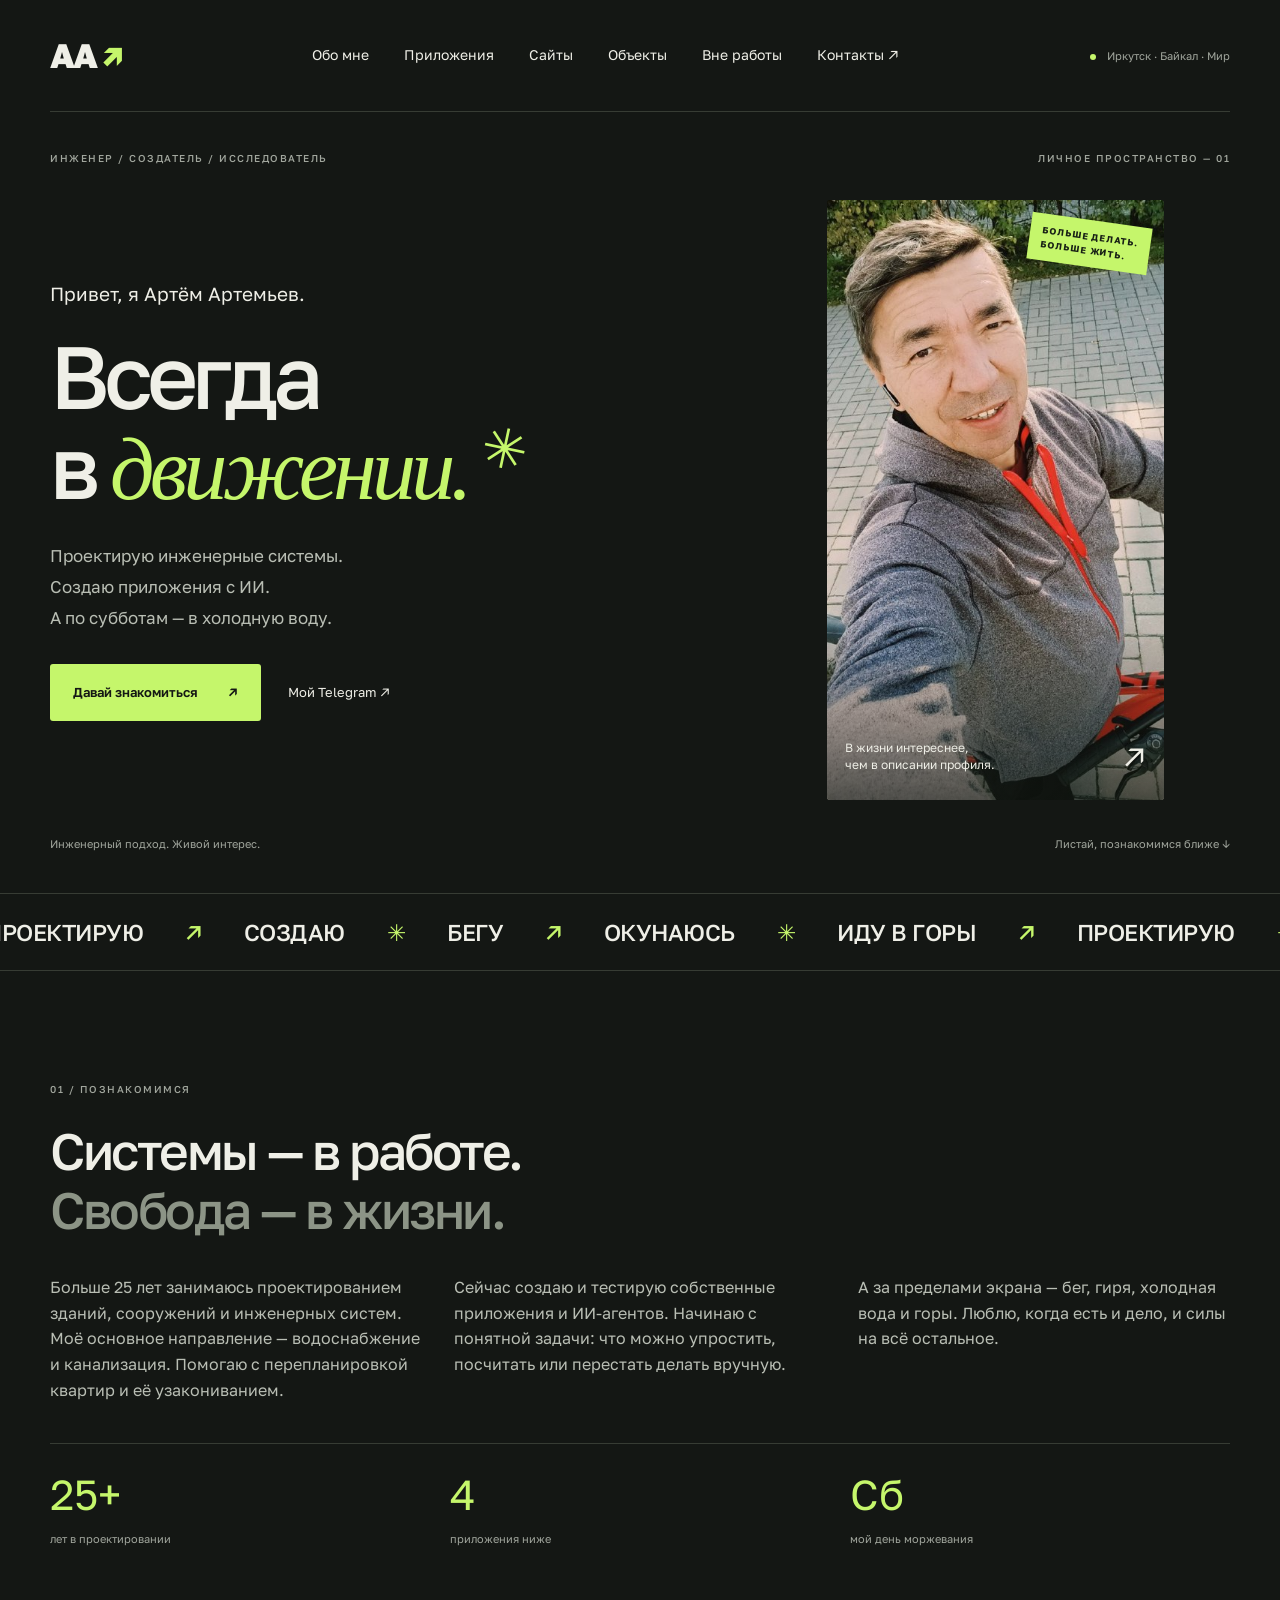
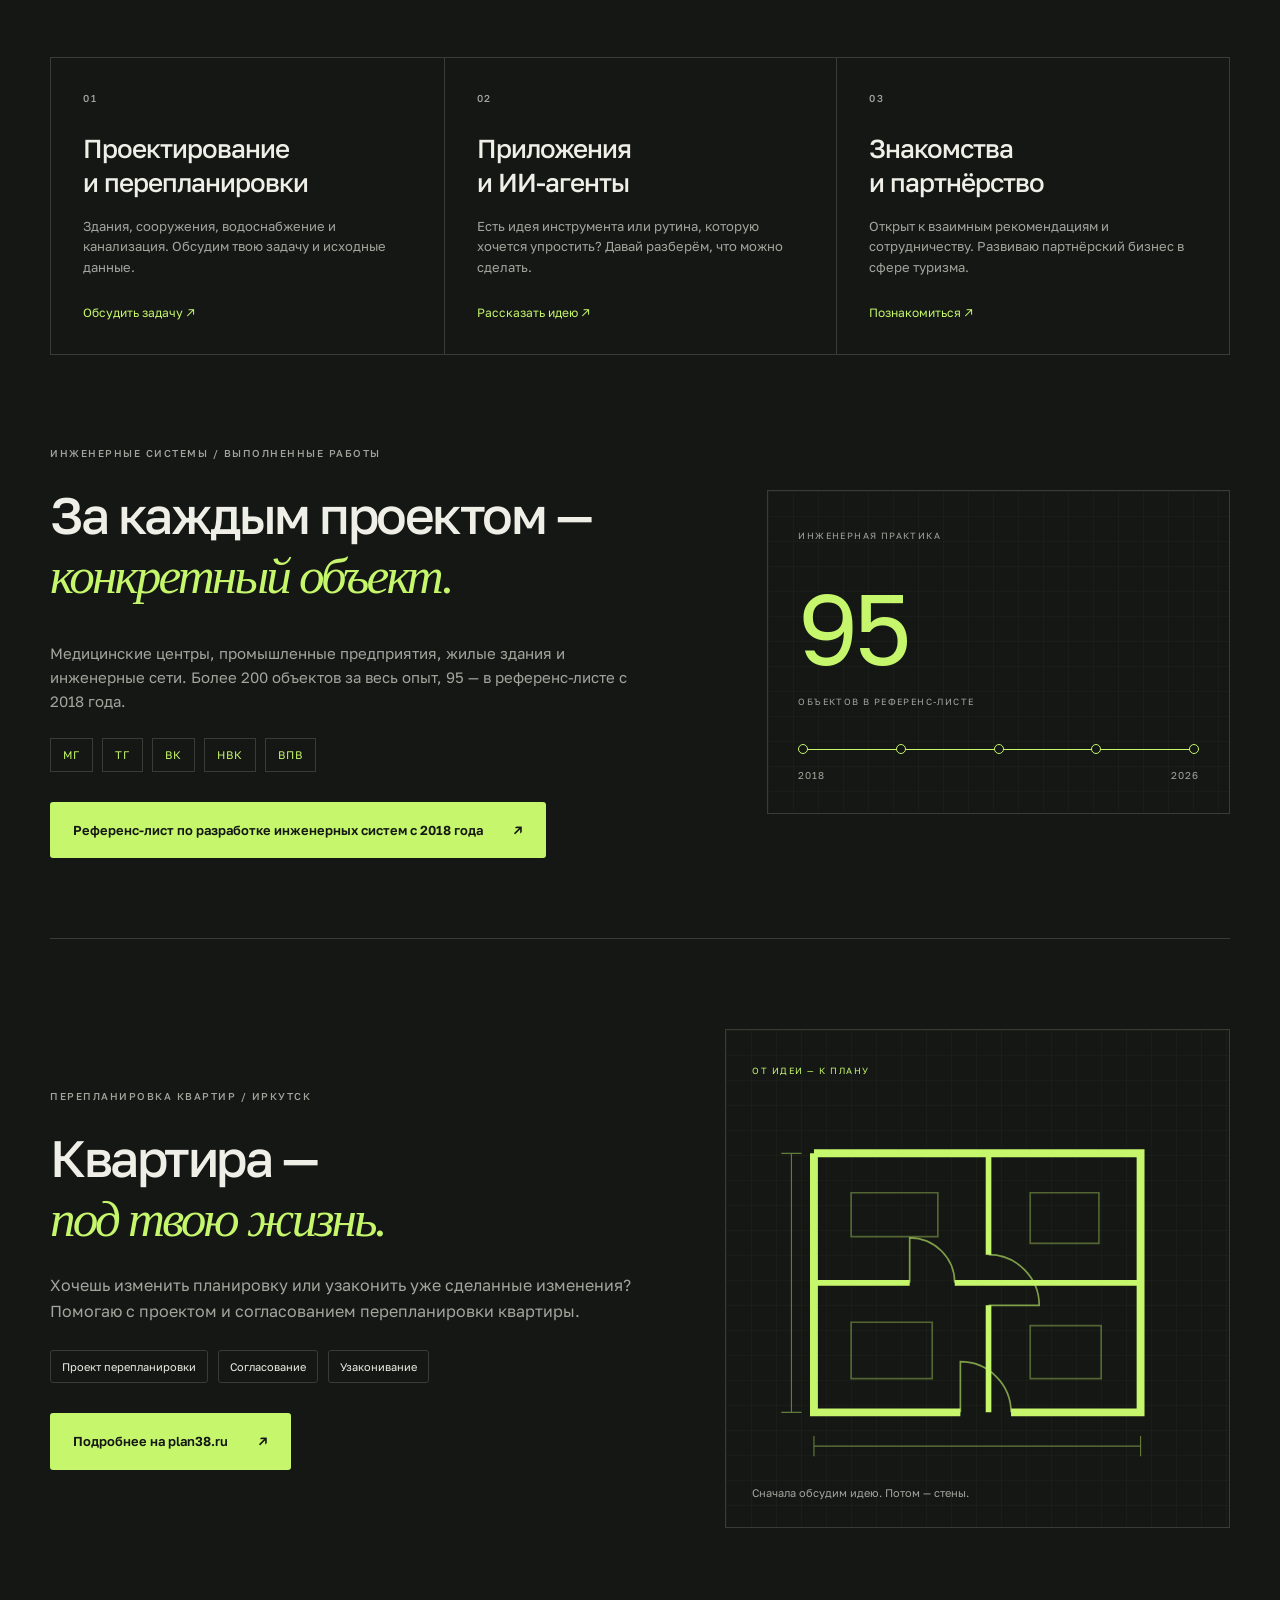
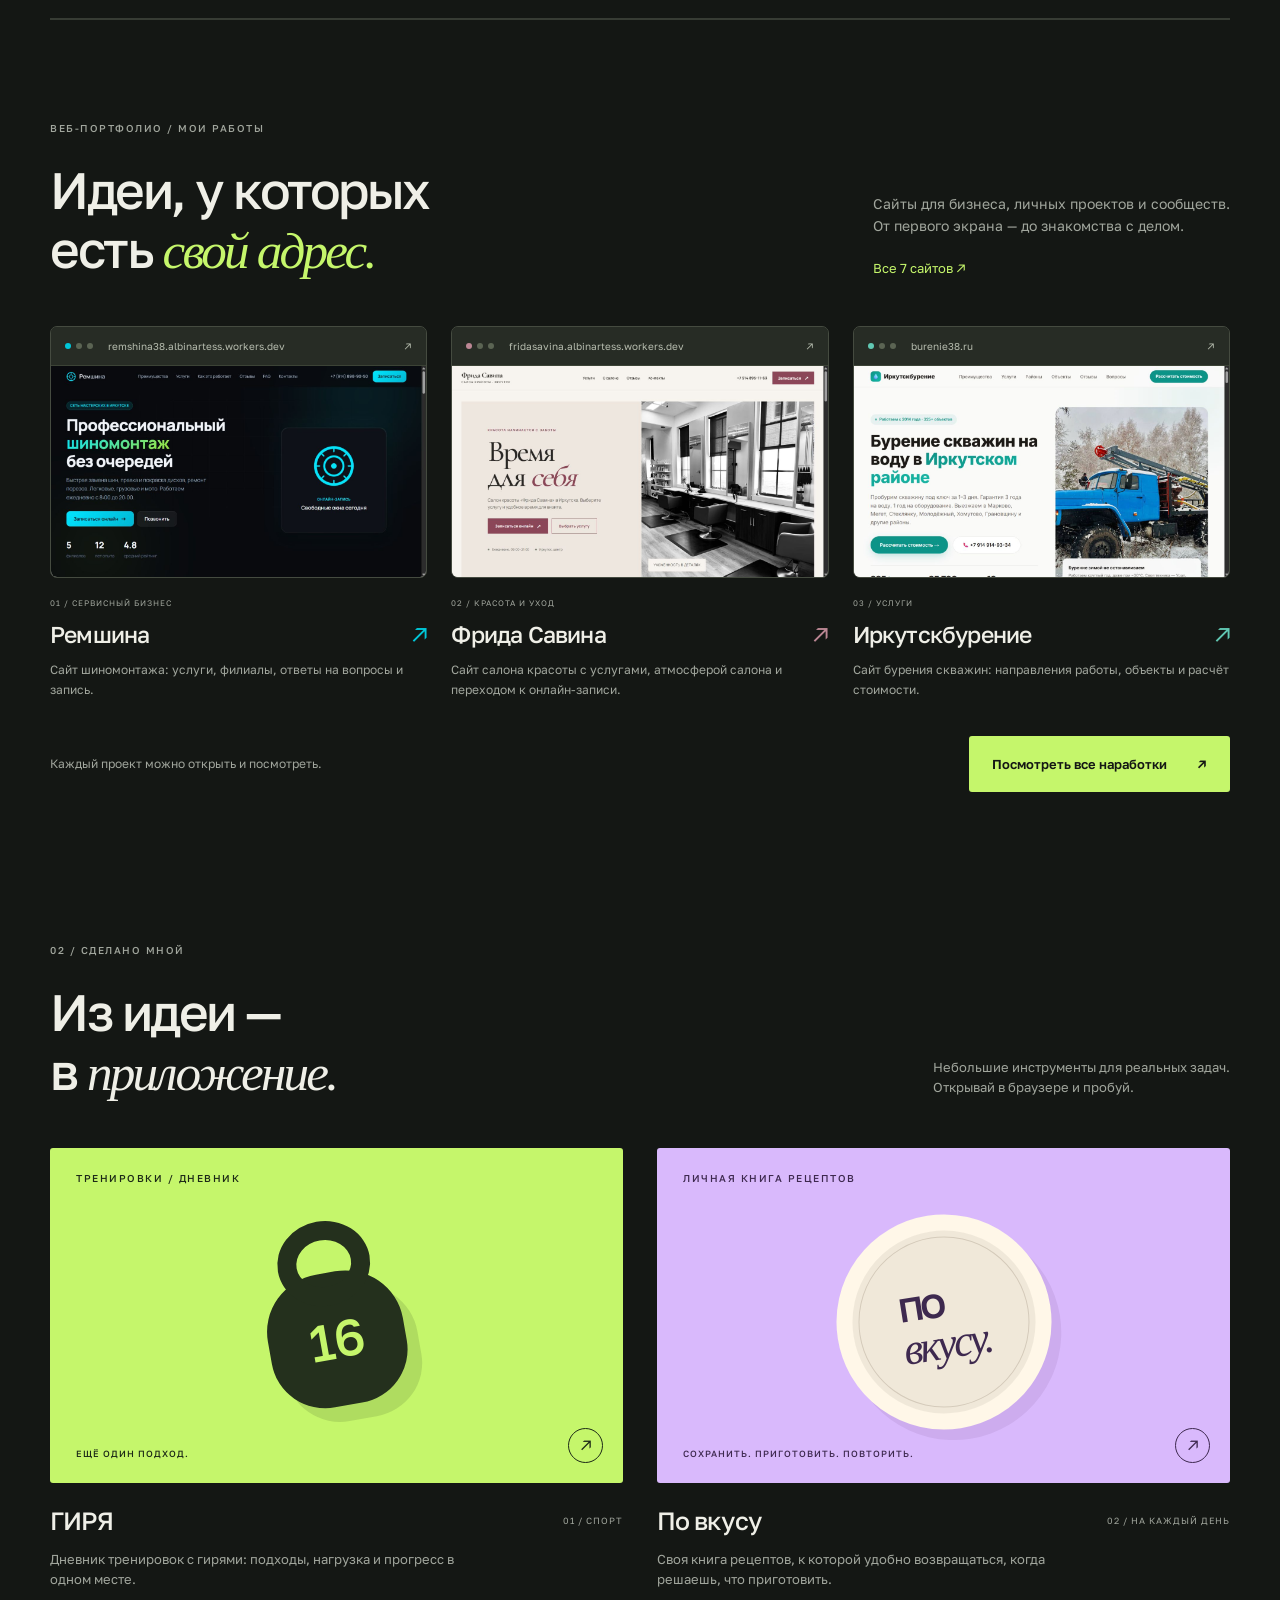
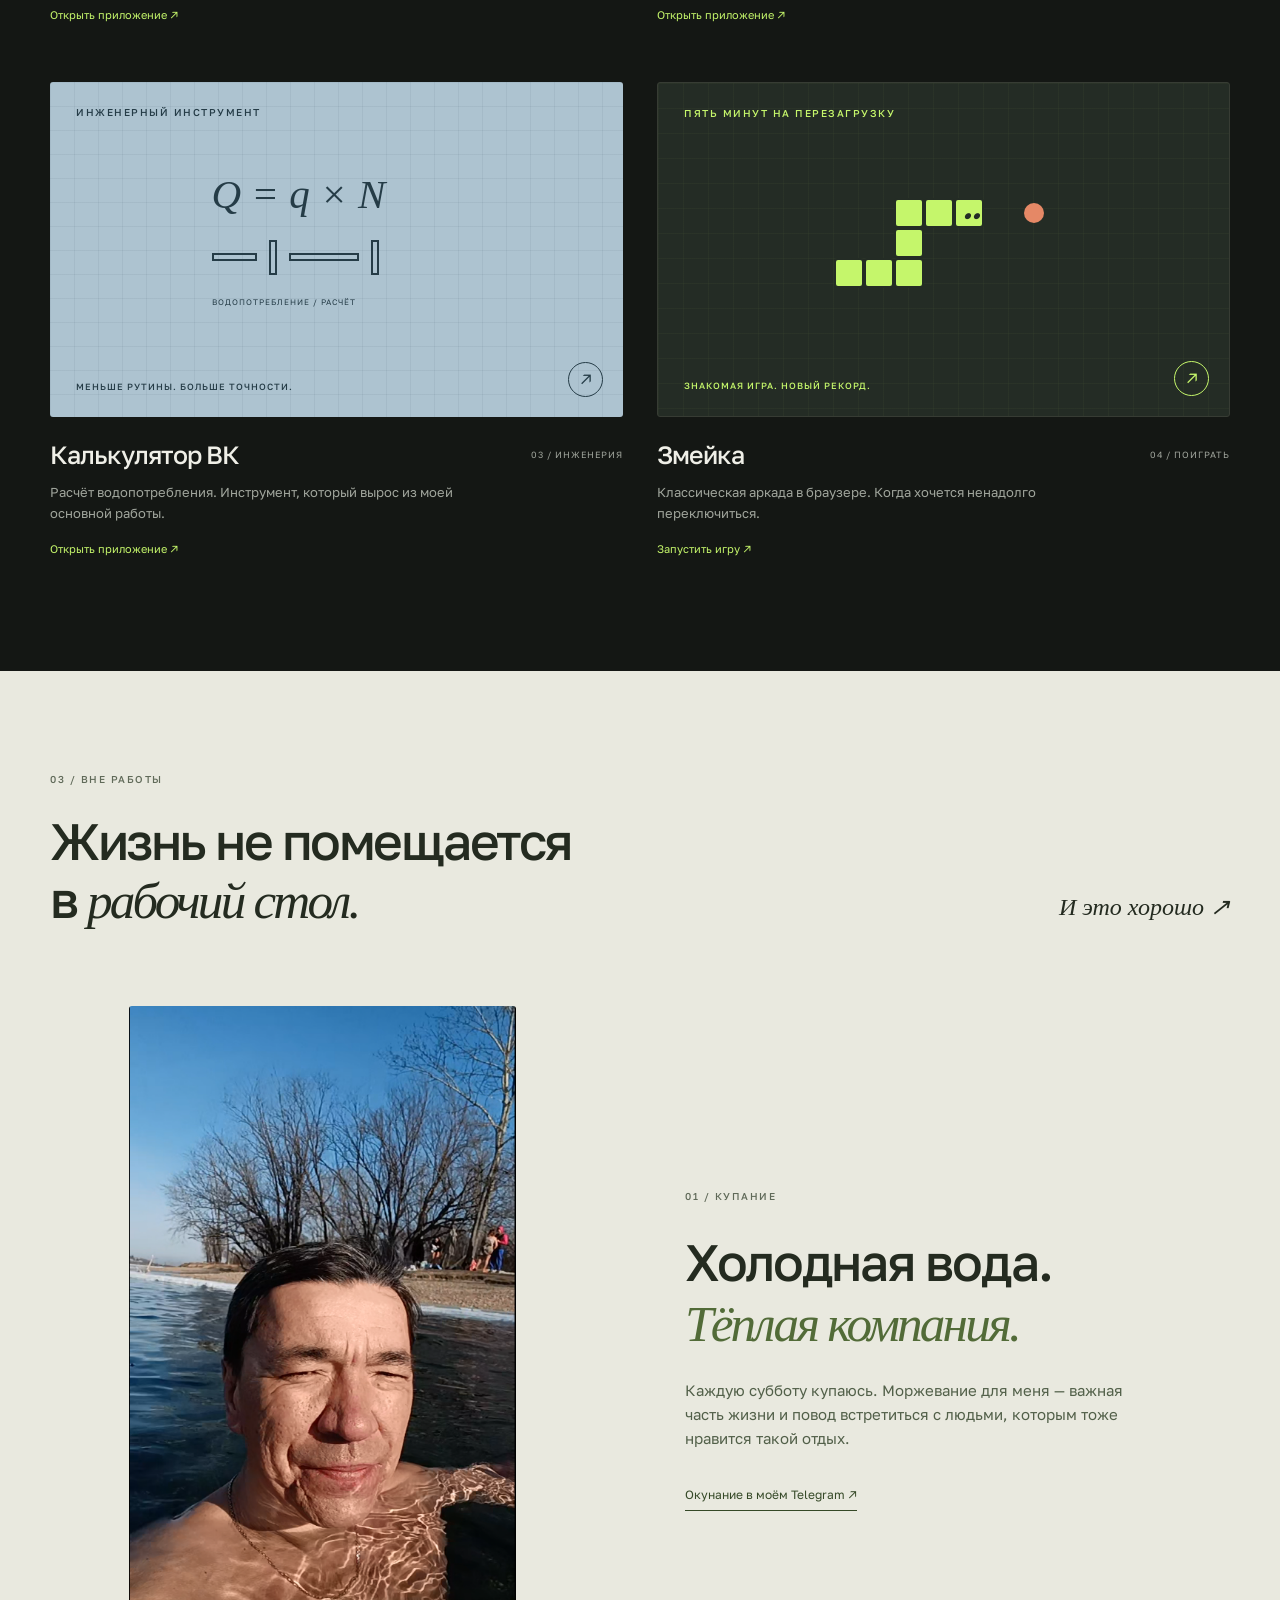
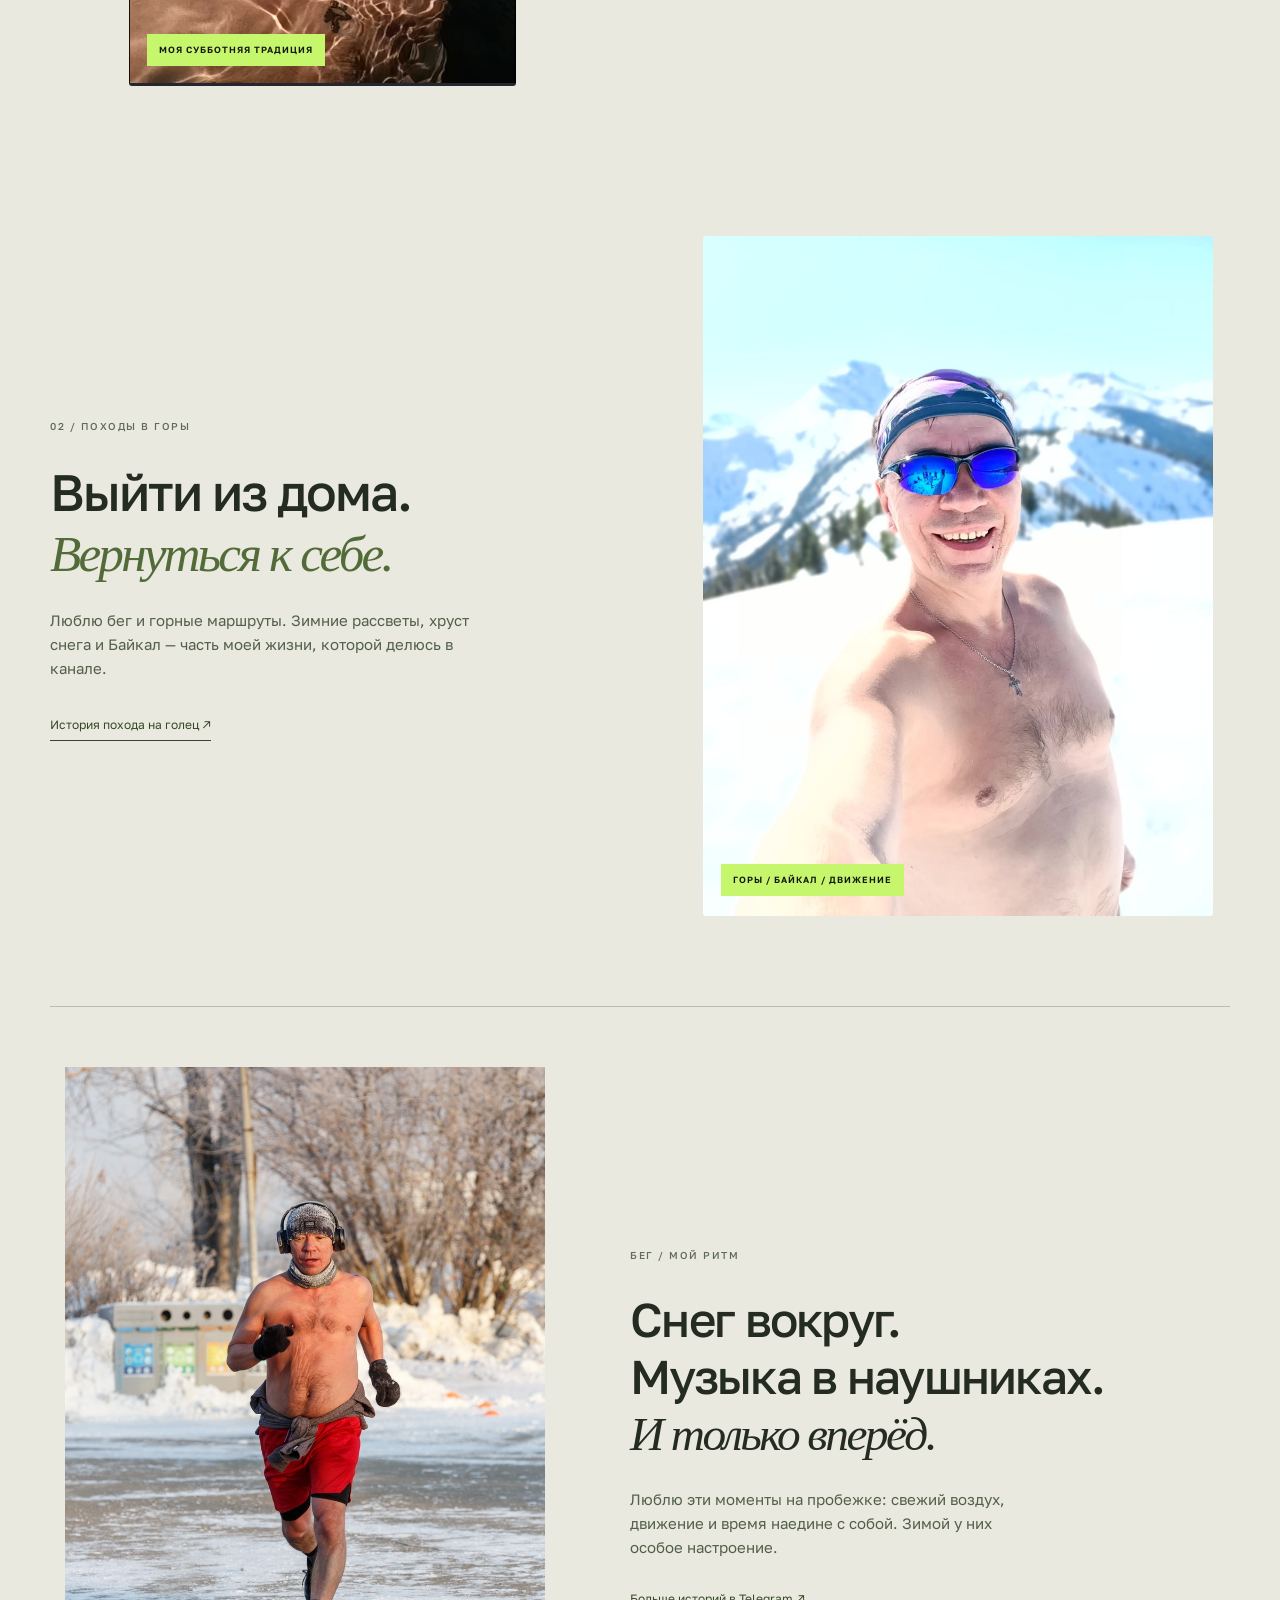
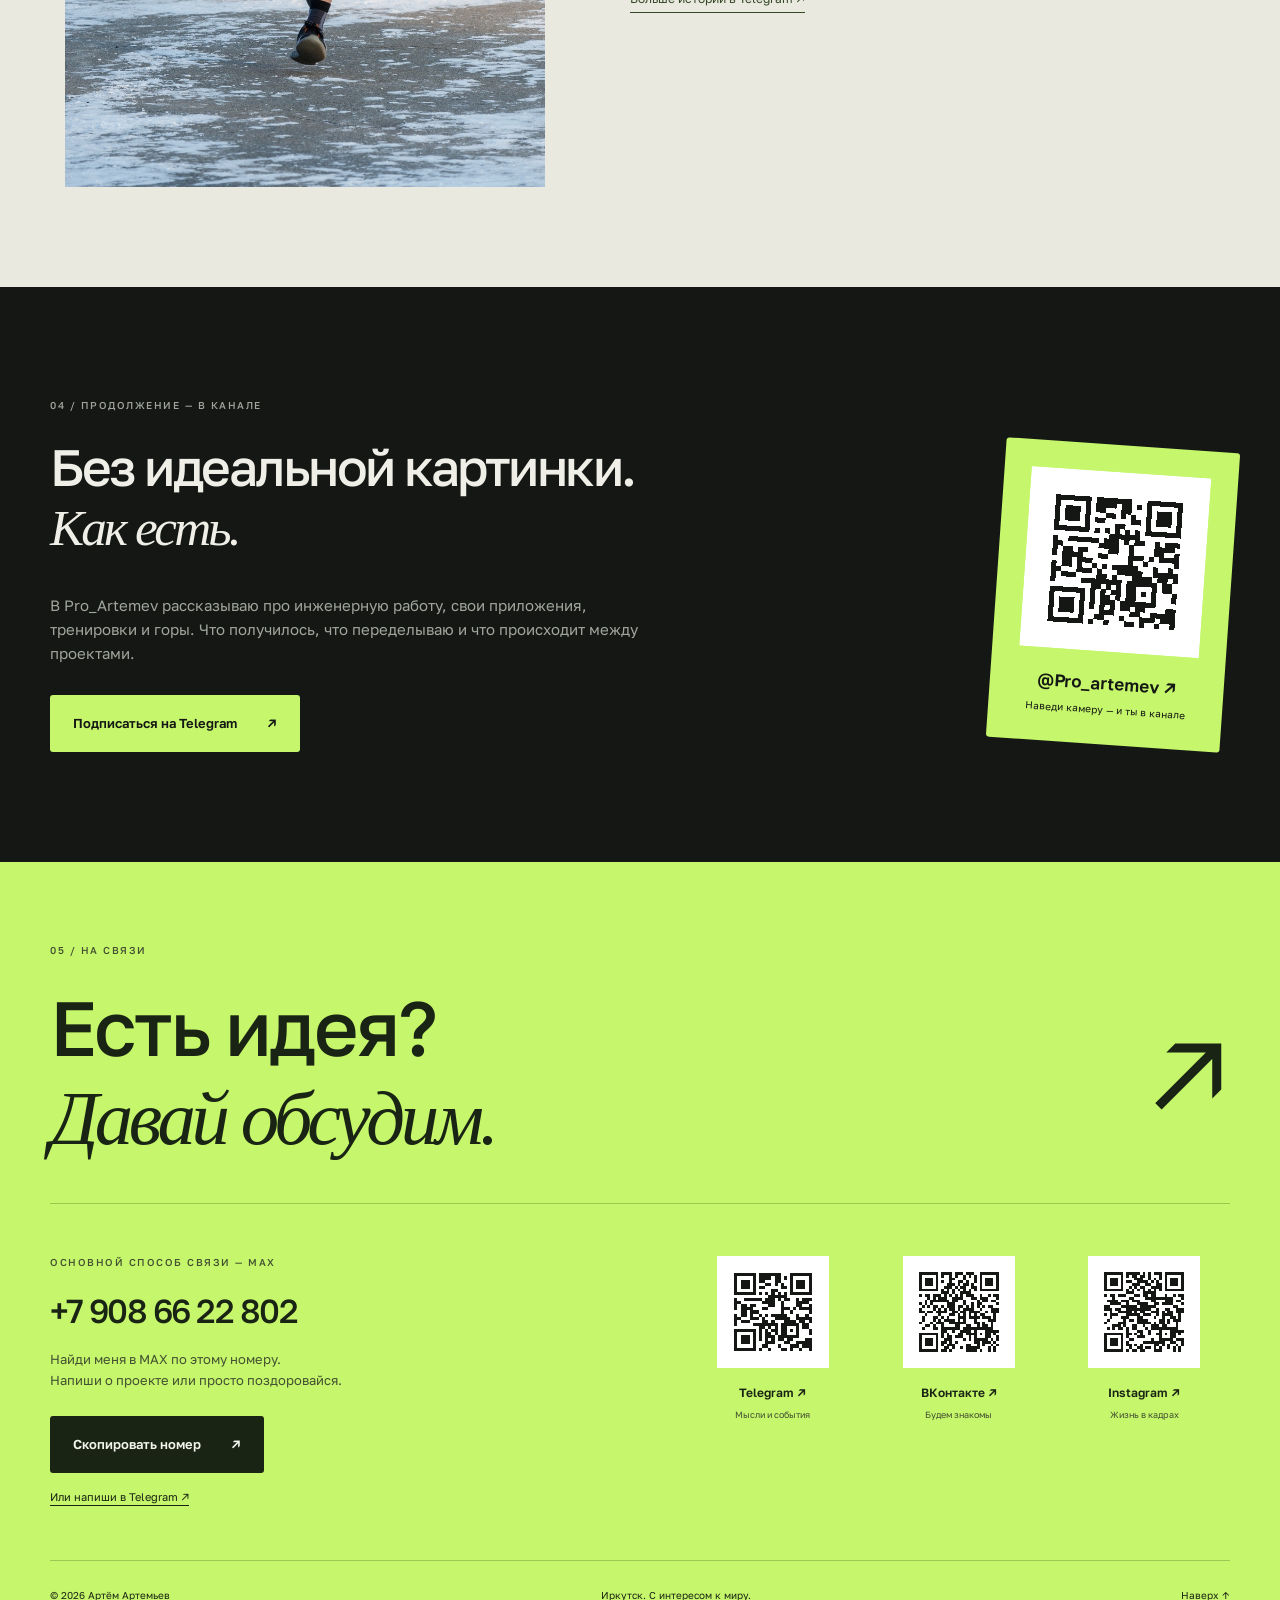
==== commit 8fe492da: "Add engineering reference portfolio with 95 objects" ====
--- a/index.html
+++ b/index.html
@@ -24,6 +24,7 @@
   <link rel="icon" href="assets/favicon.svg" type="image/svg+xml">
   <link rel="stylesheet" href="style.css?v=20261031-portfolio">
   <link rel="stylesheet" href="portfolio.css?v=20261031">
+  <link rel="stylesheet" href="engineering.css?v=20261031">
   <script src="app.js" defer></script>
 </head>
 <body>
@@ -31,7 +32,7 @@
 <a class="skip" href="#main">К содержимому</a>
 <header class="header wrap">
   <a class="brand" href="#" aria-label="Артём Артемьев, в начало">АА<span>↗</span></a>
-  <nav aria-label="Главная навигация"><a href="#about">Обо мне</a><a href="#projects">Приложения</a><a href="sites.html">Сайты</a><a href="#life">Вне работы</a><a href="#contact">Контакты ↗</a></nav>
+  <nav aria-label="Главная навигация"><a href="#about">Обо мне</a><a href="#projects">Приложения</a><a href="sites.html">Сайты</a><a href="engineering.html">Объекты</a><a href="#life">Вне работы</a><a href="#contact">Контакты ↗</a></nav>
   <span class="location"><i></i> Иркутск · Байкал · Мир</span>
 </header>
 <main id="main">
@@ -53,6 +54,7 @@
     <a href="#contact"><span class="small">02</span><h3>Приложения<br>и ИИ-агенты</h3><p>Есть идея инструмента или рутина, которую хочется упростить? Давай разберём, что можно сделать.</p><span class="service-link">Рассказать идею ↗</span></a>
     <a href="#contact"><span class="small">03</span><h3>Знакомства<br>и партнёрство</h3><p>Открыт к взаимным рекомендациям и сотрудничеству. Развиваю партнёрский бизнес в сфере туризма.</p><span class="service-link">Познакомиться ↗</span></a>
   </section>
+  <section id="engineering-reference" class="engineering-reference wrap" aria-labelledby="reference-home-title"><div class="reference-home-copy"><div class="section-label">ИНЖЕНЕРНЫЕ СИСТЕМЫ / ВЫПОЛНЕННЫЕ РАБОТЫ</div><h2 id="reference-home-title">За каждым проектом —<br><span class="serif">конкретный объект.</span></h2><p>Медицинские центры, промышленные предприятия, жилые здания и инженерные сети. Более 200 объектов за весь опыт, 95 — в референс-листе с 2018 года.</p><div class="reference-disciplines" aria-label="Направления проектирования"><span>МГ</span><span>ТГ</span><span>ВК</span><span>НВК</span><span>ВПВ</span></div><a class="button lime reference-home-link" href="engineering.html">Референс-лист по разработке инженерных систем с 2018 года <span>↗</span></a></div><div class="reference-home-art" aria-hidden="true"><span>ИНЖЕНЕРНАЯ ПРАКТИКА</span><strong>95<small>ОБЪЕКТОВ В РЕФЕРЕНС-ЛИСТЕ</small></strong><div class="reference-route"><i></i><i></i><i></i><i></i><i></i></div><div class="reference-home-years"><span>2018</span><span>2026</span></div></div></section>
   <section id="apartment" class="apartment wrap" aria-labelledby="apartment-title">
     <div class="apartment-copy"><div class="section-label">ПЕРЕПЛАНИРОВКА КВАРТИР / ИРКУТСК</div><h2 id="apartment-title">Квартира —<br><span class="serif">под твою жизнь.</span></h2><p>Хочешь изменить планировку или узаконить уже сделанные изменения? Помогаю с проектом и согласованием перепланировки квартиры.</p><div class="apartment-topics"><span>Проект перепланировки</span><span>Согласование</span><span>Узаконивание</span></div><a class="button lime" href="https://plan38.ru/" target="_blank" rel="noopener noreferrer">Подробнее на plan38.ru <span>↗</span></a></div>
     <div class="apartment-drawing" aria-hidden="true"><span>ОТ ИДЕИ — К ПЛАНУ</span><svg viewBox="0 0 400 330" fill="none" xmlns="http://www.w3.org/2000/svg"><path d="M55 50H345V280H230M185 280H55V50" stroke="currentColor" stroke-width="7"/><path d="M210 50V140M210 185V280M55 165H140M180 165H345" stroke="currentColor" stroke-width="5"/><path d="M210 140A45 45 0 0 1 255 185H210M140 165V125A40 40 0 0 1 180 165M185 280V235A45 45 0 0 1 230 280" stroke="currentColor" stroke-width="1.5" opacity=".6"/><path d="M35 50V280M26 50H44M26 280H44M55 310H345M55 301V319M345 301V319" stroke="currentColor" stroke-width="1" opacity=".45"/><path d="M88 85H165V124H88V85ZM247 85H308V130H247V85ZM88 200H160V250H88V200ZM247 203H310V250H247V203Z" stroke="currentColor" stroke-width="1.5" opacity=".35"/></svg><small>Сначала обсудим идею. Потом — стены.</small></div>
--- a/engineering.css
+++ b/engineering.css
@@ -0,0 +1,5 @@
+.engineering-reference{display:grid;grid-template-columns:minmax(0,1.4fr) minmax(0,1fr);gap:70px;align-items:center;padding-block:80px;border-bottom:1px solid var(--line)}.reference-home-copy h2 .serif{color:var(--lime)}.reference-home-copy p{color:var(--muted);font-size:15px;max-width:600px}.reference-home-copy,.reference-home-art{min-width:0}.reference-disciplines{display:flex;flex-wrap:wrap;gap:9px;margin:25px 0 30px}.reference-disciplines span{border:1px solid var(--line);padding:7px 12px;font-size:11px;letter-spacing:1px;color:var(--lime)}.reference-home-link{max-width:100%;line-height:1.6}.reference-home-link>span{flex:none}.reference-home-art{padding:30px;color:var(--lime);border:1px solid var(--line);background-image:linear-gradient(#c5f66b08 1px,transparent 1px),linear-gradient(90deg,#c5f66b08 1px,transparent 1px);background-size:25px 25px}.reference-home-art>span{font-size:9px;letter-spacing:1.4px;color:var(--muted)}.reference-home-art>strong{display:block;font-size:100px;line-height:1.1;font-weight:400;margin:25px 0;letter-spacing:-5px}.reference-home-art>strong small{display:block;font-size:9px;letter-spacing:1.4px;margin-top:15px;color:var(--muted)}.reference-route{display:flex;justify-content:space-between;align-items:center;position:relative;height:35px}.reference-route:before{content:'';position:absolute;left:0;right:0;height:1px;background:var(--lime)}.reference-route i{position:relative;width:10px;height:10px;border:1px solid var(--lime);background:var(--bg);border-radius:50%}.reference-home-years{display:flex;justify-content:space-between;font-size:10px;letter-spacing:1px;color:var(--muted)}.engineering-hero{padding-block:60px}.engineering-hero-grid{display:grid;grid-template-columns:minmax(0,1.8fr) minmax(0,1fr);gap:60px;align-items:center}.engineering-hero h1{font-size:clamp(40px,5vw,72px);line-height:1.12;letter-spacing:-3.5px;font-weight:500;margin:0 0 28px}.engineering-hero h1 .serif{color:var(--lime)}.engineering-intro{font-size:16px;max-width:650px;color:var(--muted);line-height:1.8}.engineer-profile{padding:30px;border:1px solid var(--line);background:#1b2118;min-width:0;position:relative}.profile-monogram{display:block;font-size:55px;font-weight:700;letter-spacing:-5px;line-height:1.2;margin-bottom:25px}.profile-monogram>span{color:var(--lime);margin-left:10px;letter-spacing:0}.engineer-profile>strong{font-size:20px;font-weight:500}.engineer-profile p{font-size:12px;color:var(--muted);line-height:1.7}.profile-register{font-size:11px;color:var(--lime);margin:24px 0 18px;padding-top:20px;border-top:1px solid var(--line)}.profile-directions{font-size:10px;letter-spacing:1px;color:var(--muted)}.engineering-metrics{display:grid;grid-template-columns:repeat(4,minmax(0,1fr));gap:24px;border-block:1px solid var(--line);padding:28px 0;margin-top:55px}.engineering-metrics>div{min-width:0}.engineering-metrics strong{display:block;color:var(--lime);font-size:45px;font-weight:400;letter-spacing:-1px;line-height:1.4;white-space:nowrap}.engineering-metrics strong>span{font-size:14px;letter-spacing:0;margin-left:8px}.engineering-metrics>div>span{display:block;font-size:11px;color:var(--muted);line-height:1.6;margin-top:7px}.reference-date{font-size:10px;color:var(--muted);margin:18px 0 0}.engineering-disciplines{padding-block:65px 85px}.engineering-page .section-top>p{color:var(--muted);font-size:13px}.engineering-page h2 .serif{color:var(--lime)}.discipline-grid{display:grid;grid-template-columns:repeat(5,minmax(0,1fr));border-top:1px solid var(--line);border-left:1px solid var(--line)}.discipline-card{min-width:0;border-right:1px solid var(--line);border-bottom:1px solid var(--line);padding:25px 20px;display:flex;flex-direction:column}.discipline-card>span{font-size:36px;letter-spacing:-1px;color:var(--lime);line-height:1.3}.discipline-card h3{font-size:17px;letter-spacing:-.4px;line-height:1.4;margin:26px 0 15px}.discipline-card p{font-size:12px;color:var(--muted);line-height:1.8;margin:0}.engineering-experience{padding:80px 0;background:#e9e9df;color:#242b20}.experience-grid{display:grid;grid-template-columns:minmax(0,1.3fr) minmax(0,1fr);gap:100px;align-items:center}.engineering-experience h2 .serif{color:#526b38}.engineering-experience .section-label{color:#606a59}.engineering-experience p{font-size:15px;color:#526049;line-height:1.8}.expertise-list>div{display:grid;grid-template-columns:100px minmax(0,1fr);gap:20px;padding:24px 0;border-bottom:1px solid #253c1740;align-items:center}.expertise-list strong{font-size:48px;font-weight:400;letter-spacing:-2px}.expertise-list span{font-size:13px;line-height:1.7;color:#526049}.engineering-selected{padding-block:90px}.selected-engineering-grid{display:grid;grid-template-columns:repeat(3,minmax(0,1fr));gap:20px}.selected-object{border:1px solid var(--line);padding:25px;display:flex;flex-direction:column;min-width:0;transition:border-color .2s,background .2s}.selected-object:hover{border-color:var(--lime);background:#20251c}.selected-object>div{display:flex;justify-content:space-between;gap:10px;font-size:9px;color:var(--muted);letter-spacing:1px}.selected-object>div>span:last-child{color:var(--lime);font-size:20px;line-height:1}.selected-object h3{font-size:23px;line-height:1.3;margin:30px 0 15px}.selected-object p{font-size:13px;color:var(--muted);margin:0 0 25px}.selected-object small{font-size:10px;color:var(--lime);margin-top:auto}.reference-catalog{padding-block:65px 90px;border-top:1px solid var(--line)}.reference-download{font-size:12px;color:var(--lime);padding-bottom:5px;border-bottom:1px solid currentColor;flex:none}.catalog-intro{font-size:14px;color:var(--muted);max-width:700px;margin:0 0 30px}.reference-filters{display:grid;grid-template-columns:minmax(0,2fr) minmax(0,.8fr) minmax(0,1.3fr) auto;gap:15px;align-items:end;background:#20251d;padding:24px;border:1px solid var(--line);border-radius:4px}.reference-filters label{min-width:0}.reference-filters label>span{display:block;font-size:10px;color:var(--muted);margin-bottom:8px}.reference-filters input,.reference-filters select{display:block;width:100%;min-width:0;max-width:100%;border:1px solid #4a5143;border-radius:3px;background:var(--bg);color:var(--ink);padding:12px;font:12px var(--font);height:43px}.reference-filters input::placeholder{color:#a1a69d}.reference-filters button{background:none;color:var(--lime);font-size:11px;padding:12px 3px;border:0;height:43px}.reference-filters input:focus-visible,.reference-filters select:focus-visible{outline:2px solid var(--lime);outline-offset:2px}.reference-results{display:flex;justify-content:space-between;gap:20px;align-items:center;font-size:11px;color:var(--muted);margin:20px 0 35px}.reference-results>p{margin:0}.reference-results>span{font-size:10px}.object-year-group{margin-top:38px}.object-year-heading{display:flex;align-items:center;gap:20px;padding-bottom:15px;border-bottom:1px solid var(--line)}.object-year-heading h3{font-size:34px;font-weight:400;letter-spacing:-1px;color:var(--lime);margin:0}.object-year-heading>span{font-size:10px;color:var(--muted)}.reference-object{border-bottom:1px solid var(--line);scroll-margin-top:30px}.reference-object summary{display:grid;grid-template-columns:45px minmax(0,1fr) 25px;gap:15px;padding:23px 0;align-items:start;cursor:pointer;list-style:none}.reference-object summary::-webkit-details-marker{display:none}.object-number{font-size:10px;color:#8b9483;padding-top:5px}.object-name{font-size:15px;line-height:1.7;overflow-wrap:anywhere}.object-name small{display:block;font-size:10px;color:var(--muted);margin-top:9px}.object-toggle{font-size:24px;color:var(--lime);line-height:1.5;text-align:right;transition:transform .2s}.reference-object[open] .object-toggle{transform:rotate(45deg)}.reference-object[open] summary .object-name{color:var(--lime)}.object-scope{margin:0 40px 24px 60px;padding:20px 24px;background:#20251d;border-left:2px solid var(--lime)}.object-scope>span{font-size:9px;color:var(--muted);letter-spacing:1px;text-transform:uppercase}.object-scope p{font-size:13px;line-height:1.9;margin:12px 0 0;color:#c5cabc;overflow-wrap:anywhere}.reference-object[hidden],.object-year-group[hidden],#object-empty[hidden]{display:none}.reference-scope-note{font-size:11px;color:var(--muted);max-width:850px;line-height:1.9;margin:35px 0 0}.engineering-cta{padding-block:75px 90px;border-top:1px solid var(--line)}.engineering-cta p{font-size:15px;max-width:650px;color:var(--muted);margin:0 0 30px}.engineering-home-link{font-size:12px;margin-left:25px;color:var(--muted)}#object-empty{padding:40px 0;text-align:center}#object-empty p{color:var(--muted);font-size:14px}.engineering-page nav a[aria-current]{color:var(--lime)}.engineering-page .header nav{gap:25px}.engineering-page h1,.engineering-page h2,.engineering-page h3{overflow-wrap:anywhere}
+@media(max-width:1050px){.engineering-hero-grid{grid-template-columns:minmax(0,1.6fr) minmax(0,1fr);gap:30px}.engineering-hero h1{font-size:49px}.discipline-grid{grid-template-columns:repeat(3,minmax(0,1fr))}.selected-engineering-grid{grid-template-columns:repeat(2,minmax(0,1fr))}.experience-grid{gap:45px}.engineering-metrics strong{font-size:37px}.engineering-reference{gap:35px}.reference-filters{grid-template-columns:minmax(0,2fr) minmax(0,1fr)}.reference-filters button{justify-self:start}.reference-home-art>strong{font-size:85px}}
+@media(max-width:700px){.header nav a[href="#projects"],.engineering-page nav a[href="sites.html"],.portfolio-page nav a[href="index.html#projects"]{display:none}.engineering-page nav a:first-child{display:block}.header nav{gap:12px;font-size:10px}.engineering-reference{grid-template-columns:minmax(0,1fr);gap:35px;padding-block:60px}.reference-home-art{padding:24px}.reference-home-art>strong{font-size:75px;margin:20px 0}.reference-home-link{font-size:11px;padding:15px;gap:15px}.reference-home-copy p{font-size:14px}.engineering-hero{padding-block:35px 50px}.engineering-hero-grid{grid-template-columns:minmax(0,1fr);gap:35px}.engineering-hero h1{font-size:clamp(35px,9vw,49px);letter-spacing:-2px}.engineering-intro{font-size:14px}.engineer-profile{padding:25px}.profile-monogram{font-size:44px;margin-bottom:18px}.engineering-metrics{grid-template-columns:repeat(2,minmax(0,1fr));gap:25px 18px;margin-top:35px}.engineering-metrics strong{font-size:35px}.engineering-metrics strong>span{display:inline-block;font-size:10px;margin-left:5px}.engineering-metrics>div>span{font-size:10px}.engineering-disciplines{padding-block:30px 60px}.discipline-grid{grid-template-columns:minmax(0,1fr)}.discipline-card{padding:23px;display:grid;grid-template-columns:55px minmax(0,1fr);gap:12px 15px}.discipline-card>span{grid-row:1/3;font-size:28px}.discipline-card h3{margin:0;font-size:17px}.discipline-card p{grid-column:2;font-size:12px}.engineering-experience{padding-block:60px}.experience-grid{grid-template-columns:minmax(0,1fr);gap:25px}.engineering-experience p{font-size:14px}.expertise-list>div{grid-template-columns:80px minmax(0,1fr);gap:20px;padding:20px 0}.expertise-list strong{font-size:41px}.expertise-list span{font-size:12px}.engineering-selected{padding-block:60px}.selected-engineering-grid{grid-template-columns:minmax(0,1fr)}.selected-object h3{font-size:24px;margin-top:25px}.reference-catalog{padding-block:45px 60px}.reference-download{display:inline-block;font-size:11px;margin-top:20px}.catalog-intro{font-size:13px}.reference-filters{padding:17px;gap:14px;grid-template-columns:minmax(0,1fr)}.reference-filters input,.reference-filters select{font-size:12px}.reference-results{align-items:start;flex-direction:column;gap:8px}.object-year-heading h3{font-size:30px}.reference-object summary{grid-template-columns:24px minmax(0,1fr) 18px;gap:10px;padding:20px 0}.object-name{font-size:13px}.object-number{font-size:9px}.object-name small{font-size:9px}.object-scope{margin:0 0 20px 34px;padding:17px}.object-scope p{font-size:12px}.object-scope>span{font-size:8px}.engineering-cta{padding-block:50px 65px}.engineering-cta p{font-size:14px}.engineering-home-link{display:block;margin:23px 0 0}.reference-scope-note{font-size:10px}}
+@media(max-width:700px){.portfolio-page nav a[href="engineering.html"]{display:none}}
+@media(prefers-reduced-motion:reduce){.selected-object,.object-toggle{transition:none}}
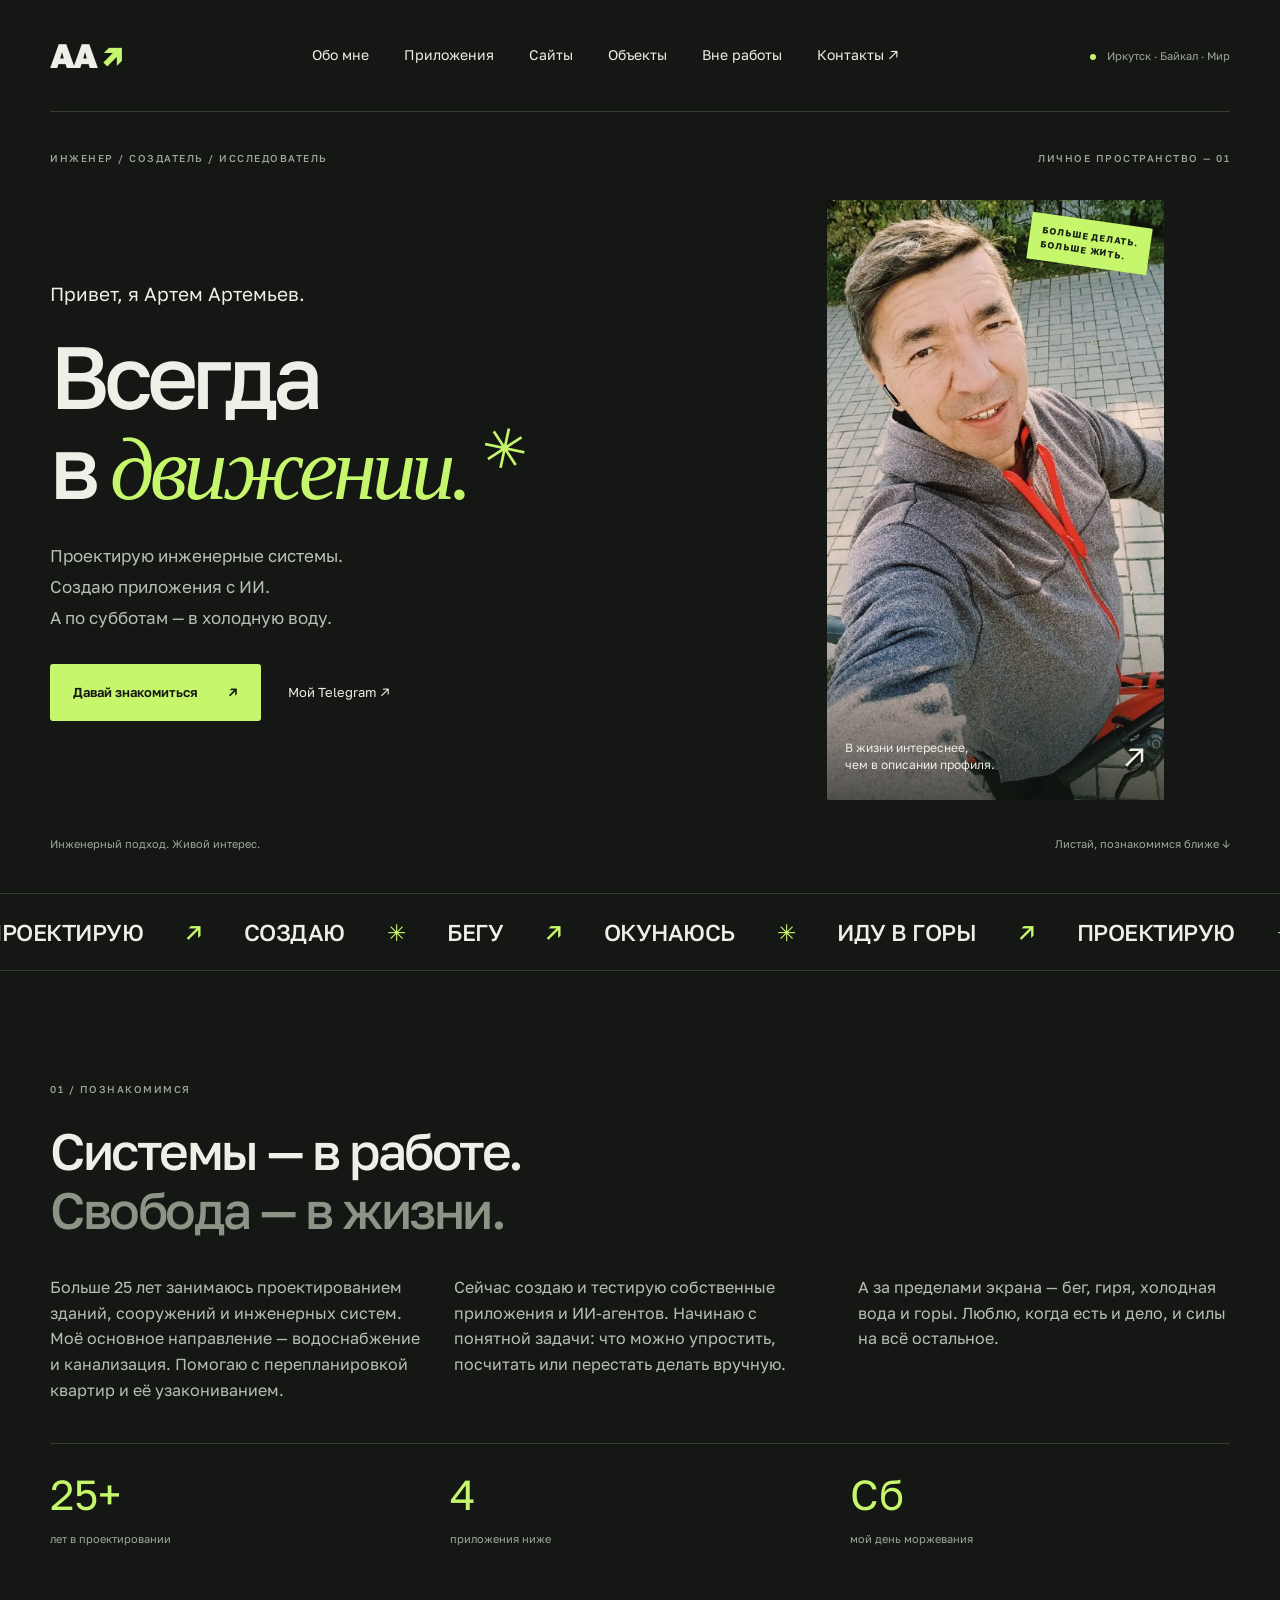
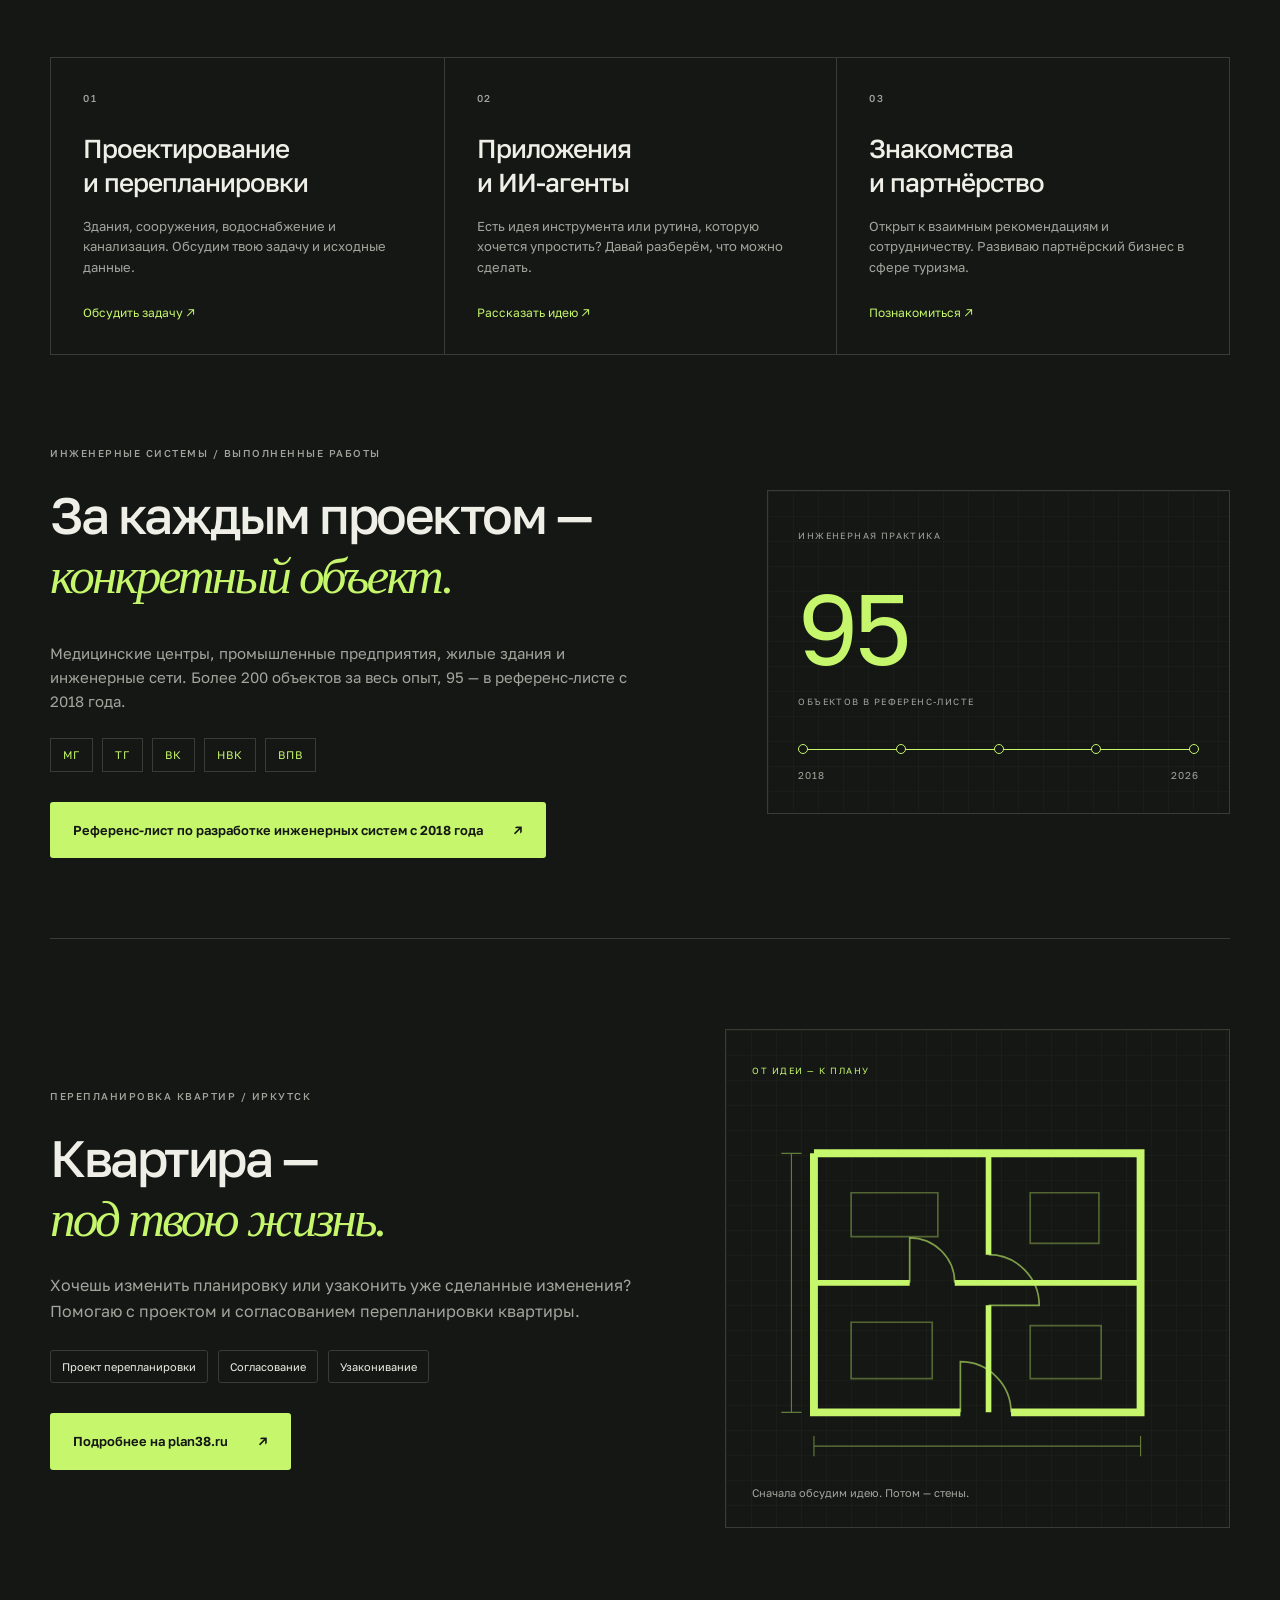
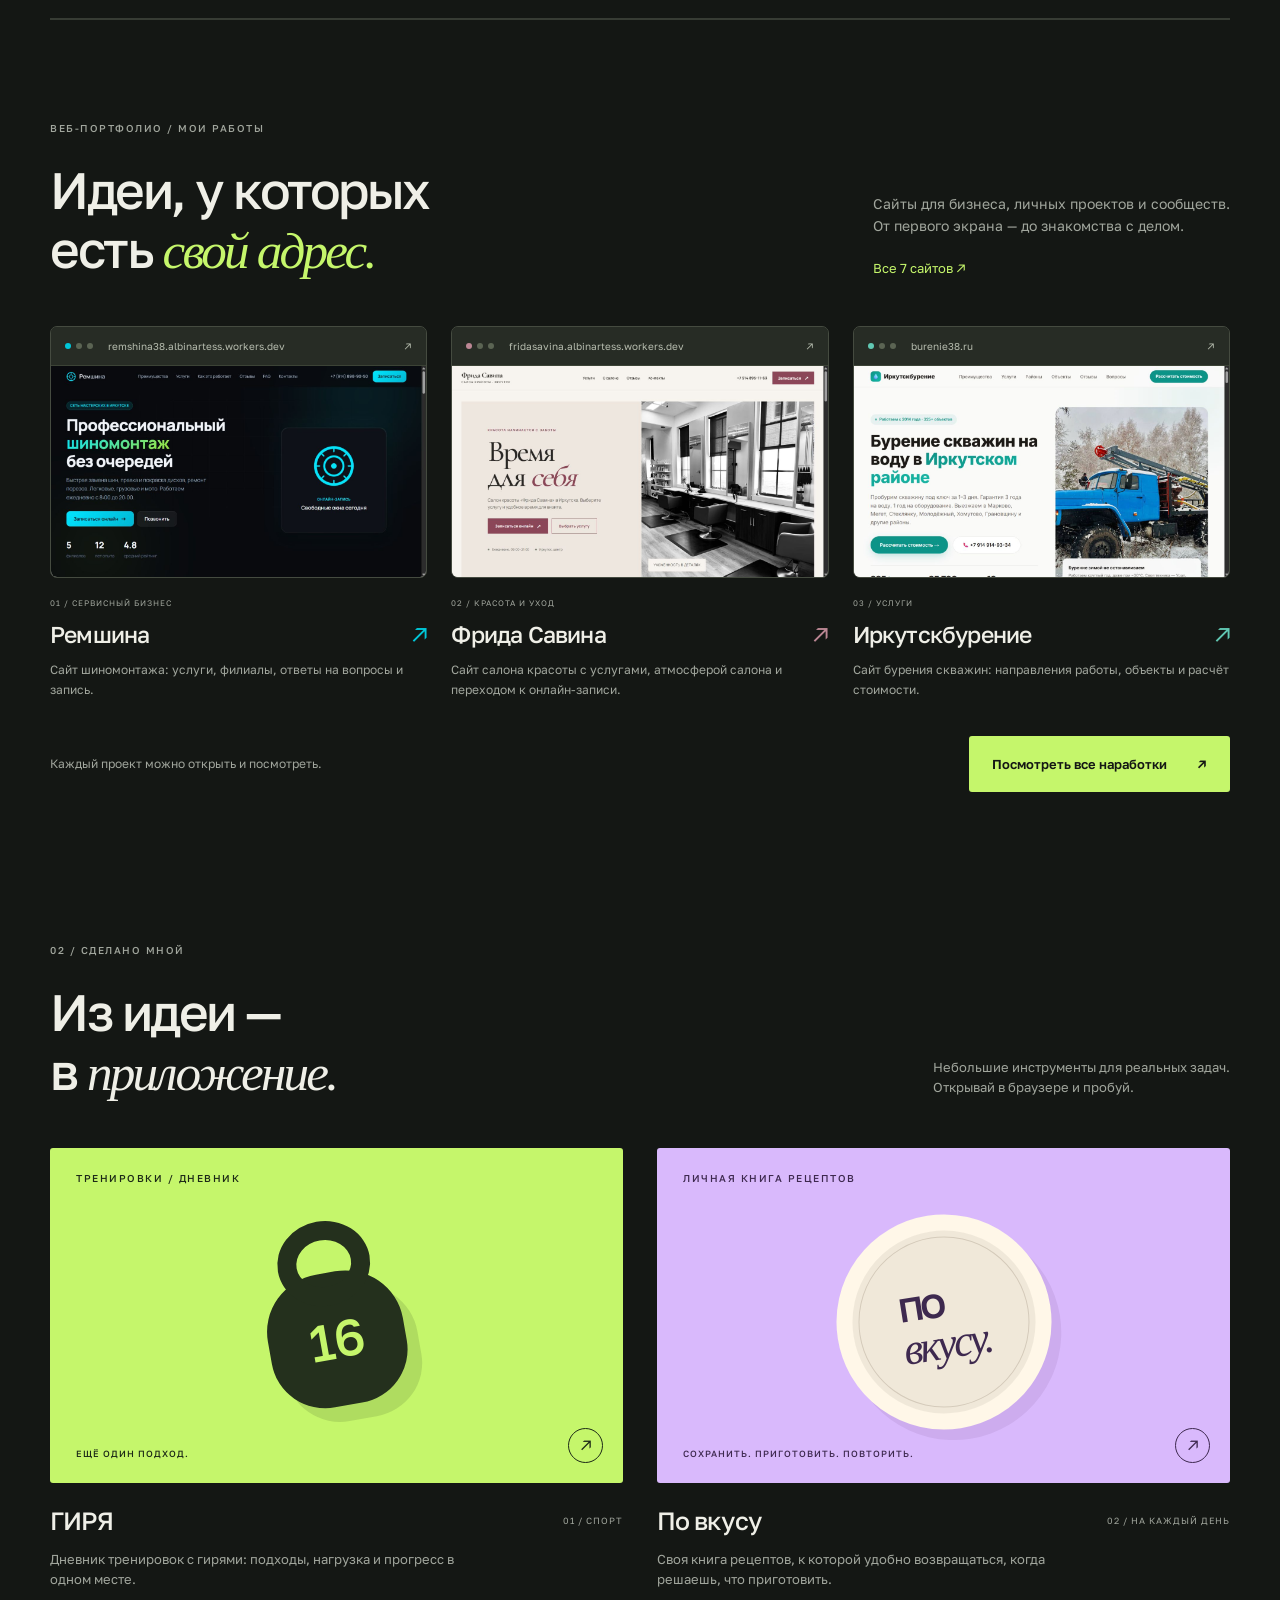
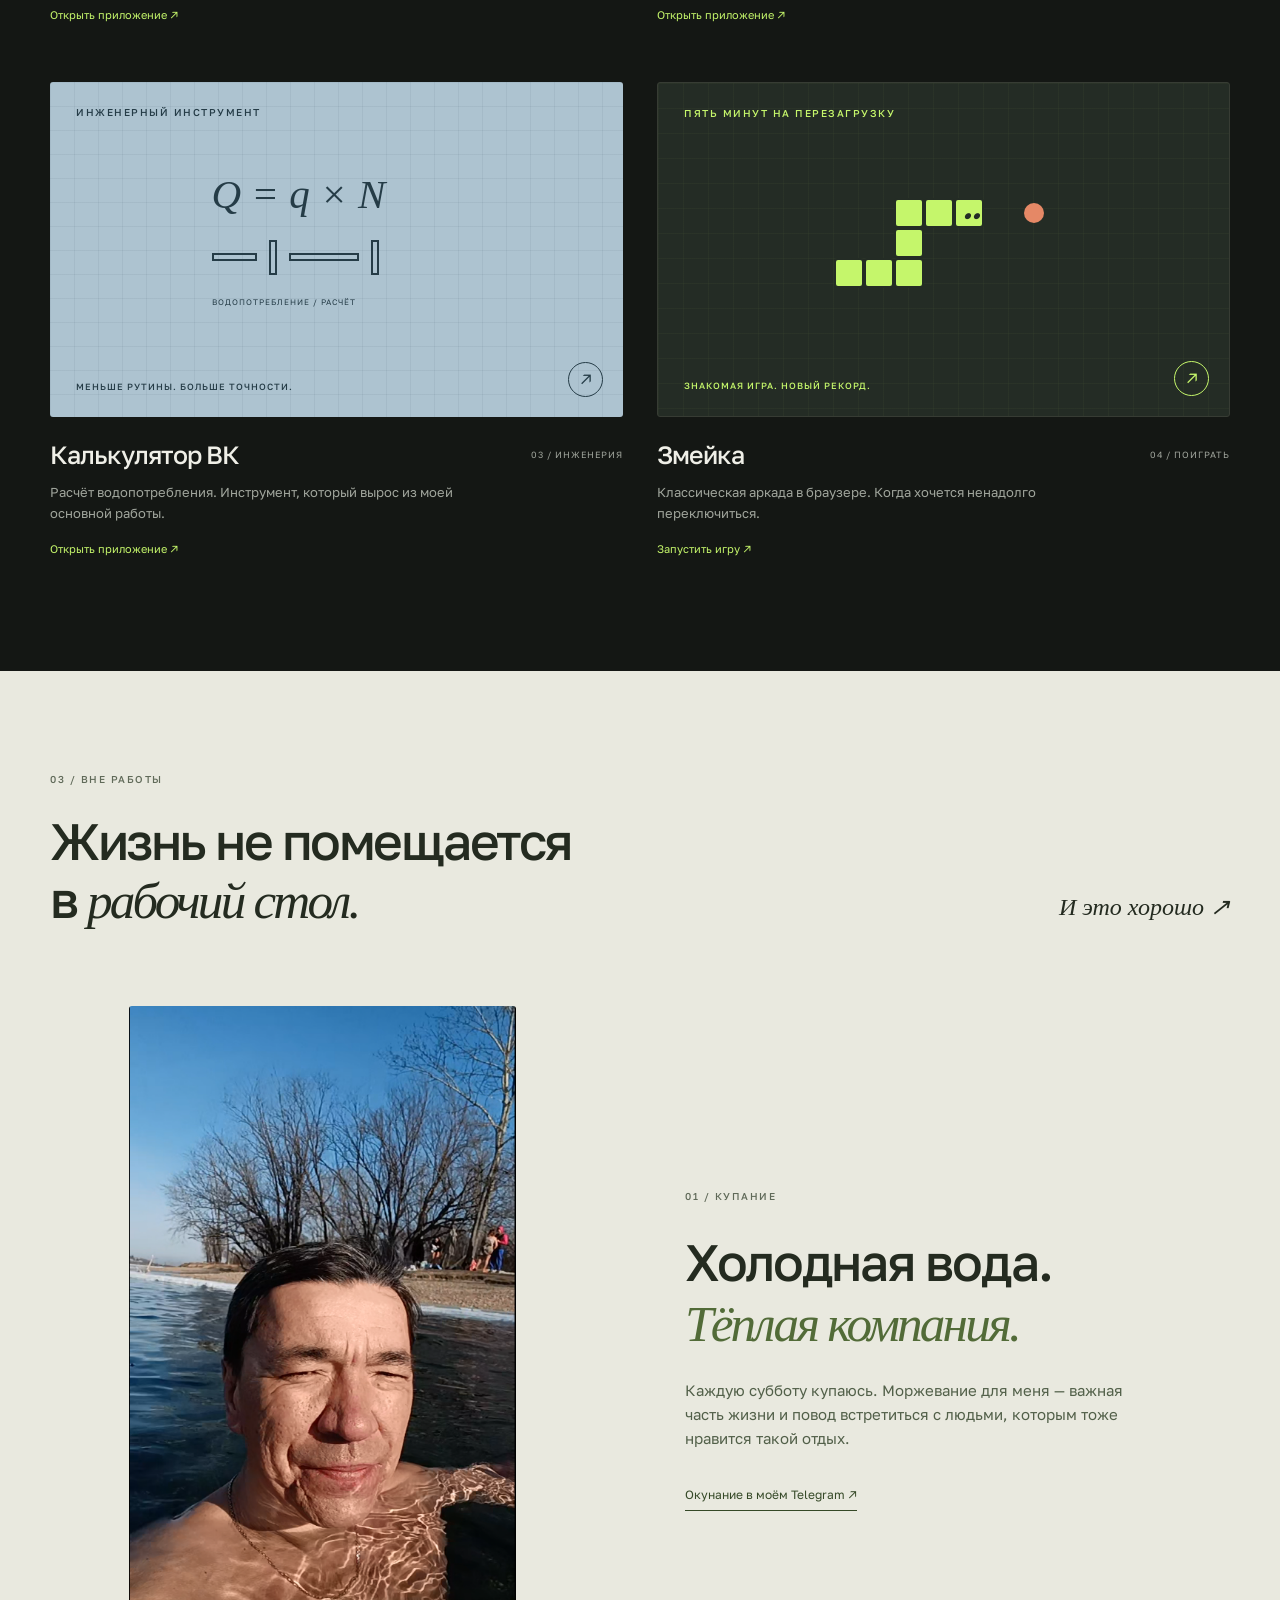
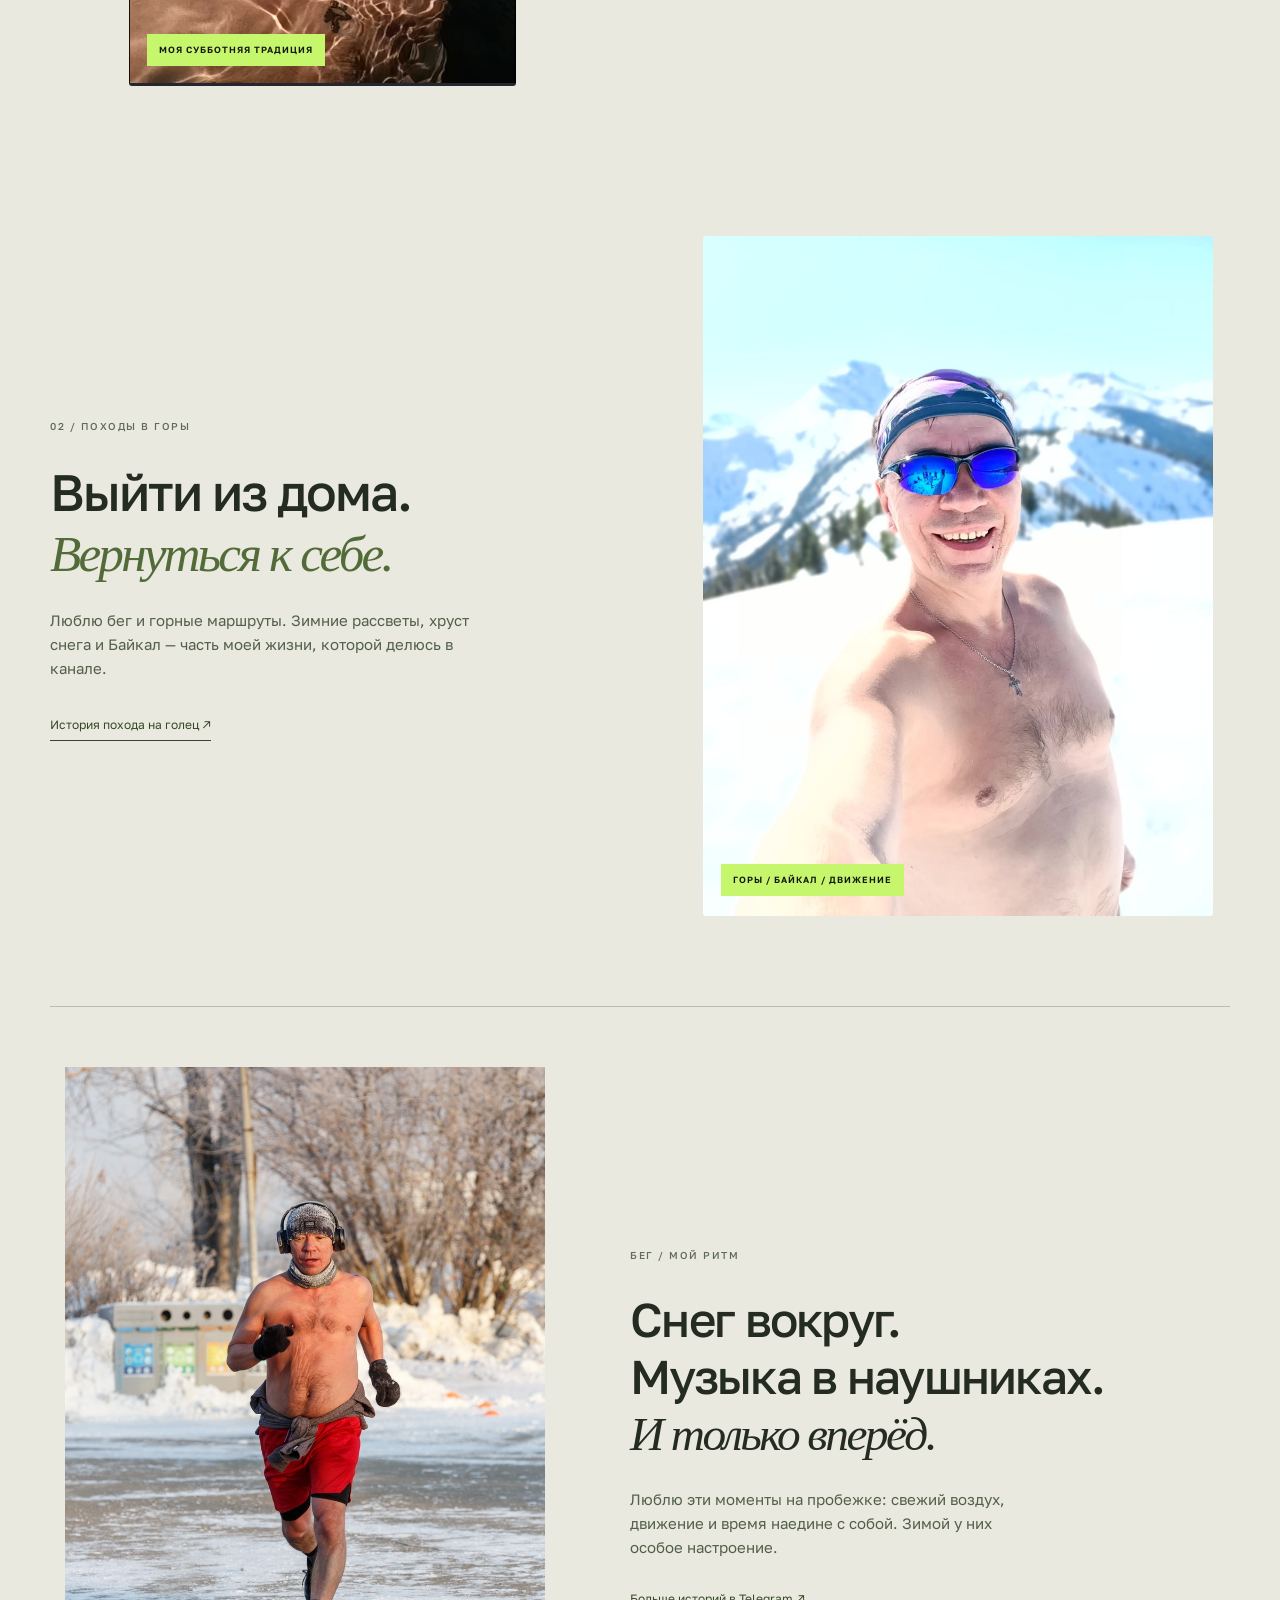
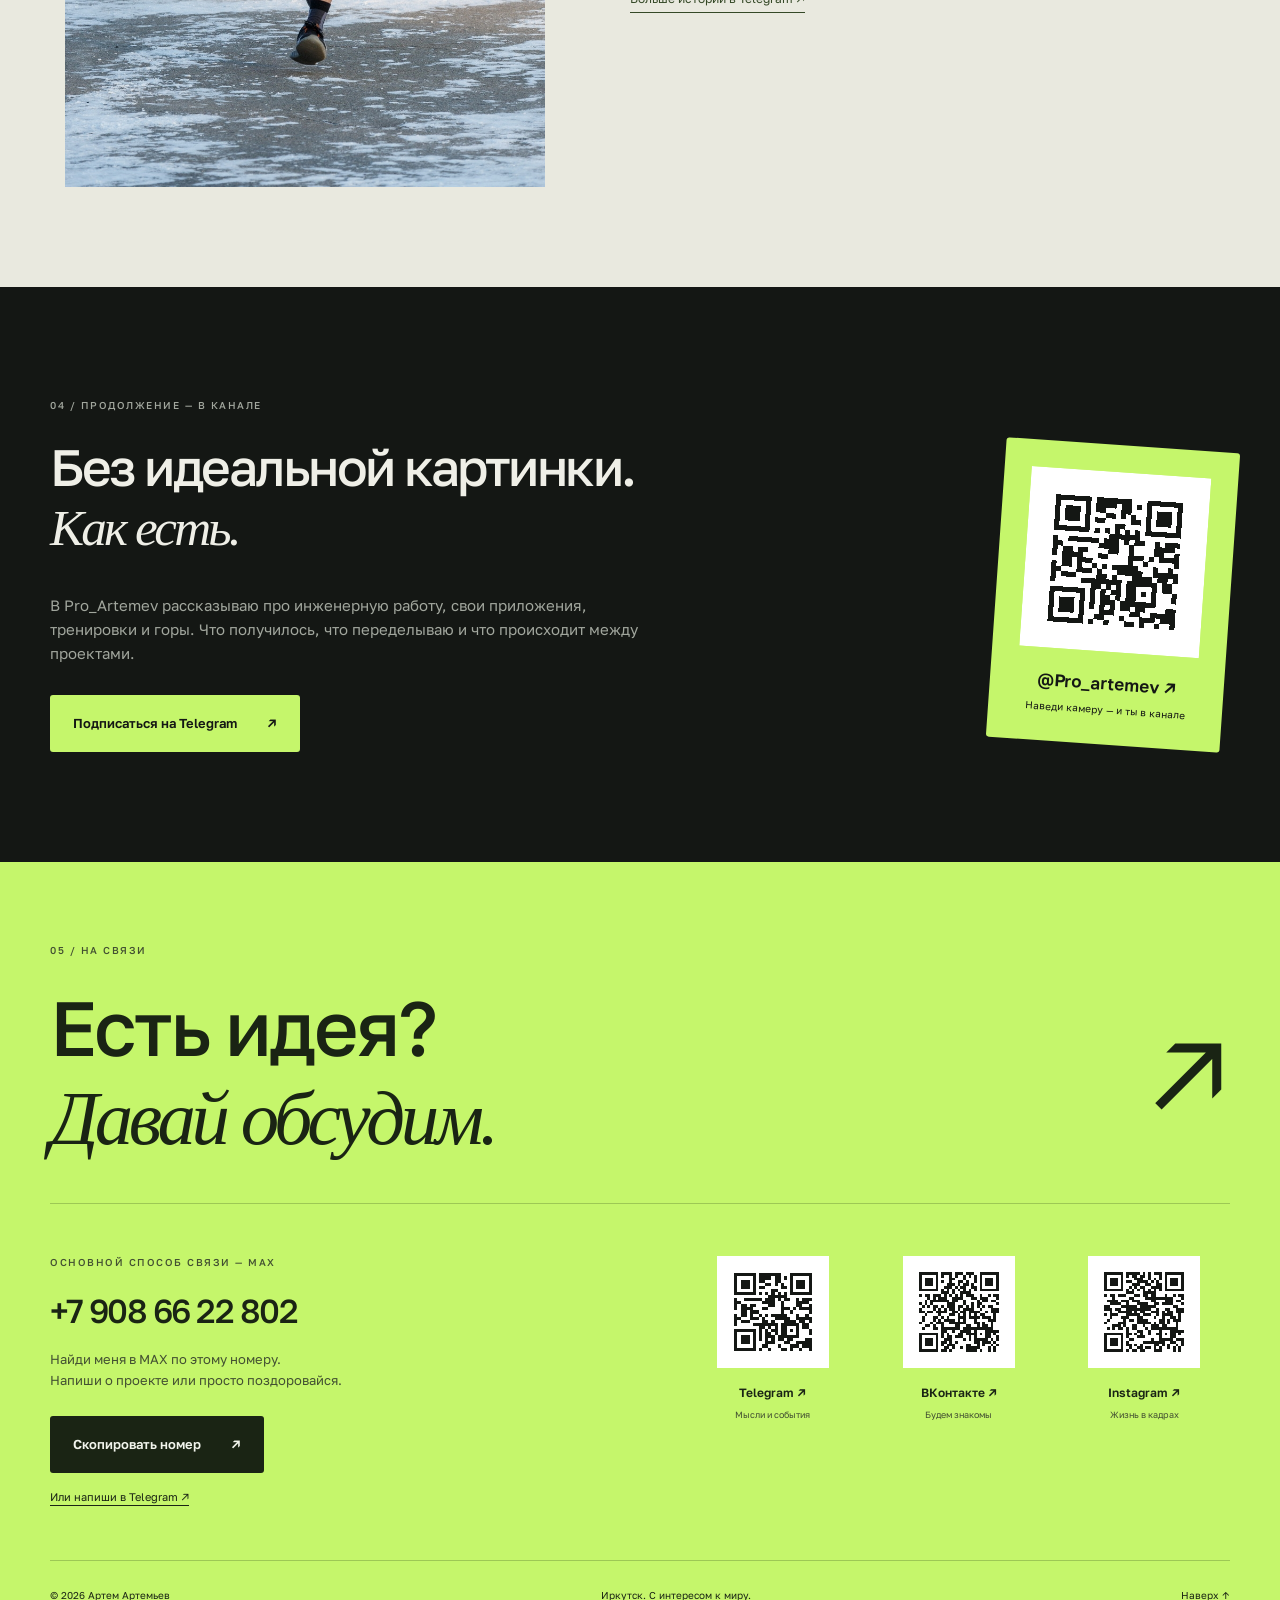
==== commit ce277440: "Spell owner name Artem consistently and record preference" ====
--- a/index.html
+++ b/index.html
@@ -17,9 +17,9 @@
   <meta name="yandex-verification" content="03379ed4613f56b8">
   <meta name="viewport" content="width=device-width,initial-scale=1">
   <meta name="theme-color" content="#141714">
-  <title>Артём Артемьев — инженер, автор приложений, человек в движении</title>
-  <meta name="description" content="Проектирование и перепланировки, собственные приложения, бег и моржевание. Личный сайт Артёма Артемьева: проекты, Telegram и контакты.">
-  <meta property="og:title" content="Артём Артемьев — всегда в движении">
+  <title>Артем Артемьев — инженер, автор приложений, человек в движении</title>
+  <meta name="description" content="Проектирование и перепланировки, собственные приложения, бег и моржевание. Личный сайт Артема Артемьева: проекты, Telegram и контакты.">
+  <meta property="og:title" content="Артем Артемьев — всегда в движении">
   <meta property="og:description" content="Проектирую. Создаю приложения. Бегаю. Каждую субботу — в холодную воду. Давай знакомиться.">
   <link rel="icon" href="assets/favicon.svg" type="image/svg+xml">
   <link rel="stylesheet" href="style.css?v=20261031-portfolio">
@@ -31,7 +31,7 @@
 <noscript><div><img src="https://mc.yandex.ru/watch/113706061" style="position:absolute; left:-9999px;" alt="" /></div></noscript>
 <a class="skip" href="#main">К содержимому</a>
 <header class="header wrap">
-  <a class="brand" href="#" aria-label="Артём Артемьев, в начало">АА<span>↗</span></a>
+  <a class="brand" href="#" aria-label="Артем Артемьев, в начало">АА<span>↗</span></a>
   <nav aria-label="Главная навигация"><a href="#about">Обо мне</a><a href="#projects">Приложения</a><a href="sites.html">Сайты</a><a href="engineering.html">Объекты</a><a href="#life">Вне работы</a><a href="#contact">Контакты ↗</a></nav>
   <span class="location"><i></i> Иркутск · Байкал · Мир</span>
 </header>
@@ -39,8 +39,8 @@
   <section class="hero wrap" aria-labelledby="hero-title">
     <div class="eyebrow"><span>ИНЖЕНЕР / СОЗДАТЕЛЬ / ИССЛЕДОВАТЕЛЬ</span><span class="index">ЛИЧНОЕ ПРОСТРАНСТВО — 01</span></div>
     <div class="hero-grid">
-      <div class="hero-copy"><p class="hello">Привет, я Артём Артемьев.</p><h1 id="hero-title">Всегда<br>в <span class="serif">движении.</span><span class="asterisk" aria-hidden="true">✳</span></h1><p class="lead">Проектирую инженерные системы.<br>Создаю приложения с ИИ.<br>А по субботам — в холодную воду.</p><div class="actions"><a class="button lime" href="#contact">Давай знакомиться <span>↗</span></a><a class="text-link" href="https://t.me/Pro_artemev" target="_blank" rel="noopener noreferrer">Мой Telegram ↗</a></div></div>
-      <figure class="hero-photo"><img src="assets/portrait.jpg" alt="Артём Артемьев на прогулке на улице" fetchpriority="high"><figcaption><span>В жизни интереснее,<br>чем в описании профиля.</span><span class="photo-arrow" aria-hidden="true">↗</span></figcaption><div class="photo-sticker">БОЛЬШЕ ДЕЛАТЬ.<br>БОЛЬШЕ ЖИТЬ.</div></figure>
+      <div class="hero-copy"><p class="hello">Привет, я Артем Артемьев.</p><h1 id="hero-title">Всегда<br>в <span class="serif">движении.</span><span class="asterisk" aria-hidden="true">✳</span></h1><p class="lead">Проектирую инженерные системы.<br>Создаю приложения с ИИ.<br>А по субботам — в холодную воду.</p><div class="actions"><a class="button lime" href="#contact">Давай знакомиться <span>↗</span></a><a class="text-link" href="https://t.me/Pro_artemev" target="_blank" rel="noopener noreferrer">Мой Telegram ↗</a></div></div>
+      <figure class="hero-photo"><img src="assets/portrait.jpg" alt="Артем Артемьев на прогулке на улице" fetchpriority="high"><figcaption><span>В жизни интереснее,<br>чем в описании профиля.</span><span class="photo-arrow" aria-hidden="true">↗</span></figcaption><div class="photo-sticker">БОЛЬШЕ ДЕЛАТЬ.<br>БОЛЬШЕ ЖИТЬ.</div></figure>
     </div>
     <div class="hero-bottom"><span>Инженерный подход. Живой интерес.</span><a href="#about">Листай, познакомимся ближе ↓</a></div>
   </section>
@@ -100,22 +100,22 @@
     <div class="wrap"><div class="section-top"><div><div class="section-label">03 / ВНЕ РАБОТЫ</div><h2>Жизнь не помещается<br>в <span class="serif">рабочий стол.</span></h2></div><span class="life-note">И это хорошо ↗</span></div>
       <div class="life-stories">
         <article class="life-story" aria-labelledby="swimming-title">
-          <figure class="story-photo"><img src="assets/cold-swimming.png" loading="lazy" alt="Артём купается в открытом водоёме"><span class="image-tag">МОЯ СУББОТНЯЯ ТРАДИЦИЯ</span></figure>
+          <figure class="story-photo"><img src="assets/cold-swimming.png" loading="lazy" alt="Артем купается в открытом водоёме"><span class="image-tag">МОЯ СУББОТНЯЯ ТРАДИЦИЯ</span></figure>
           <div class="story-copy"><span class="section-label">01 / КУПАНИЕ</span><h3 id="swimming-title">Холодная вода.<br><span class="serif">Тёплая компания.</span></h3><p>Каждую субботу купаюсь. Моржевание для меня — важная часть жизни и повод встретиться с людьми, которым тоже нравится такой отдых.</p><a href="https://t.me/Pro_artemev/190" target="_blank" rel="noopener noreferrer">Окунание в моём Telegram ↗</a></div>
         </article>
         <article class="life-story reverse" aria-labelledby="mountain-title">
-          <figure class="story-photo"><img src="assets/mountains-selfie.jpg" loading="lazy" alt="Артём в солнцезащитных очках на фоне заснеженных гор"><span class="image-tag">ГОРЫ / БАЙКАЛ / ДВИЖЕНИЕ</span></figure>
+          <figure class="story-photo"><img src="assets/mountains-selfie.jpg" loading="lazy" alt="Артем в солнцезащитных очках на фоне заснеженных гор"><span class="image-tag">ГОРЫ / БАЙКАЛ / ДВИЖЕНИЕ</span></figure>
           <div class="story-copy"><span class="section-label">02 / ПОХОДЫ В ГОРЫ</span><h3 id="mountain-title">Выйти из дома.<br><span class="serif">Вернуться к себе.</span></h3><p>Люблю бег и горные маршруты. Зимние рассветы, хруст снега и Байкал — часть моей жизни, которой делюсь в канале.</p><a href="https://t.me/Pro_artemev/196" target="_blank" rel="noopener noreferrer">История похода на голец ↗</a></div>
         </article>
       </div>
       <article class="running-story" aria-labelledby="running-title">
-        <img src="assets/running-headphones.jpg" loading="lazy" width="900" height="1350" alt="Артём бежит в наушниках по зимней дорожке среди снега">
+        <img src="assets/running-headphones.jpg" loading="lazy" width="900" height="1350" alt="Артем бежит в наушниках по зимней дорожке среди снега">
         <div><span class="section-label">БЕГ / МОЙ РИТМ</span><h3 id="running-title">Снег вокруг.<br>Музыка в наушниках.<br><span class="serif">И только вперёд.</span></h3><p>Люблю эти моменты на пробежке: свежий воздух, движение и время наедине с собой. Зимой у них особое настроение.</p><a href="https://t.me/Pro_artemev" target="_blank" rel="noopener noreferrer">Больше историй в Telegram ↗</a></div>
       </article>
     </div>
   </section>
   <section class="telegram wrap"><div class="section-label">04 / ПРОДОЛЖЕНИЕ — В КАНАЛЕ</div><div class="telegram-grid"><div><h2>Без идеальной картинки.<br><span class="serif">Как есть.</span></h2><p>В Pro_Artemev рассказываю про инженерную работу, свои приложения, тренировки и горы. Что получилось, что переделываю и что происходит между проектами.</p><a class="button lime" href="https://t.me/Pro_artemev" target="_blank" rel="noopener noreferrer">Подписаться на Telegram <span>↗</span></a></div><a class="tg-qr" href="https://t.me/Pro_artemev" target="_blank" rel="noopener noreferrer" aria-label="Открыть Telegram-канал"><img src="assets/qr-telegram.svg" alt="QR-код Telegram-канала Pro_Artemev" width="180" height="180"><span>@Pro_artemev ↗</span><small>Наведи камеру — и ты в канале</small></a></div></section>
-  <section id="contact" class="contact"><div class="wrap"><div class="section-label">05 / НА СВЯЗИ</div><div class="contact-title"><h2>Есть идея?<br><span class="serif">Давай обсудим.</span></h2><span aria-hidden="true">↗</span></div><div class="contact-grid"><div class="primary-contact"><span class="small">ОСНОВНОЙ СПОСОБ СВЯЗИ — MAX</span><a class="phone" href="tel:+79086622802">+7 908 66 22 802</a><p>Найди меня в MAX по этому номеру.<br>Напиши о проекте или просто поздоровайся.</p><button class="button dark" id="copy-phone" type="button">Скопировать номер <span>↗</span></button><p id="copy-status" role="status" aria-live="polite"></p><a class="backup" href="https://t.me/vualy" target="_blank" rel="noopener noreferrer">Или напиши в Telegram ↗</a></div><div class="social-grid"><a href="https://t.me/Pro_artemev" target="_blank" rel="noopener noreferrer"><img src="assets/qr-telegram.svg" width="112" height="112" alt="QR-код Telegram"><span>Telegram ↗</span><small>Мысли и события</small></a><a href="https://vk.ru/artemiev.artem" target="_blank" rel="noopener noreferrer"><img src="assets/qr-vk.svg" width="112" height="112" alt="QR-код ВКонтакте"><span>ВКонтакте ↗</span><small>Будем знакомы</small></a><a href="https://www.instagram.com/artemyev_artemv/" target="_blank" rel="noopener noreferrer"><img src="assets/qr-instagram.svg" width="112" height="112" alt="QR-код Instagram"><span>Instagram ↗</span><small>Жизнь в кадрах</small></a></div></div><footer><span>© <span id="year">2026</span> Артём Артемьев</span><span>Иркутск. С интересом к миру.</span><a href="#">Наверх ↑</a></footer></div></section>
+  <section id="contact" class="contact"><div class="wrap"><div class="section-label">05 / НА СВЯЗИ</div><div class="contact-title"><h2>Есть идея?<br><span class="serif">Давай обсудим.</span></h2><span aria-hidden="true">↗</span></div><div class="contact-grid"><div class="primary-contact"><span class="small">ОСНОВНОЙ СПОСОБ СВЯЗИ — MAX</span><a class="phone" href="tel:+79086622802">+7 908 66 22 802</a><p>Найди меня в MAX по этому номеру.<br>Напиши о проекте или просто поздоровайся.</p><button class="button dark" id="copy-phone" type="button">Скопировать номер <span>↗</span></button><p id="copy-status" role="status" aria-live="polite"></p><a class="backup" href="https://t.me/vualy" target="_blank" rel="noopener noreferrer">Или напиши в Telegram ↗</a></div><div class="social-grid"><a href="https://t.me/Pro_artemev" target="_blank" rel="noopener noreferrer"><img src="assets/qr-telegram.svg" width="112" height="112" alt="QR-код Telegram"><span>Telegram ↗</span><small>Мысли и события</small></a><a href="https://vk.ru/artemiev.artem" target="_blank" rel="noopener noreferrer"><img src="assets/qr-vk.svg" width="112" height="112" alt="QR-код ВКонтакте"><span>ВКонтакте ↗</span><small>Будем знакомы</small></a><a href="https://www.instagram.com/artemyev_artemv/" target="_blank" rel="noopener noreferrer"><img src="assets/qr-instagram.svg" width="112" height="112" alt="QR-код Instagram"><span>Instagram ↗</span><small>Жизнь в кадрах</small></a></div></div><footer><span>© <span id="year">2026</span> Артем Артемьев</span><span>Иркутск. С интересом к миру.</span><a href="#">Наверх ↑</a></footer></div></section>
 </main>
 </body>
 </html>
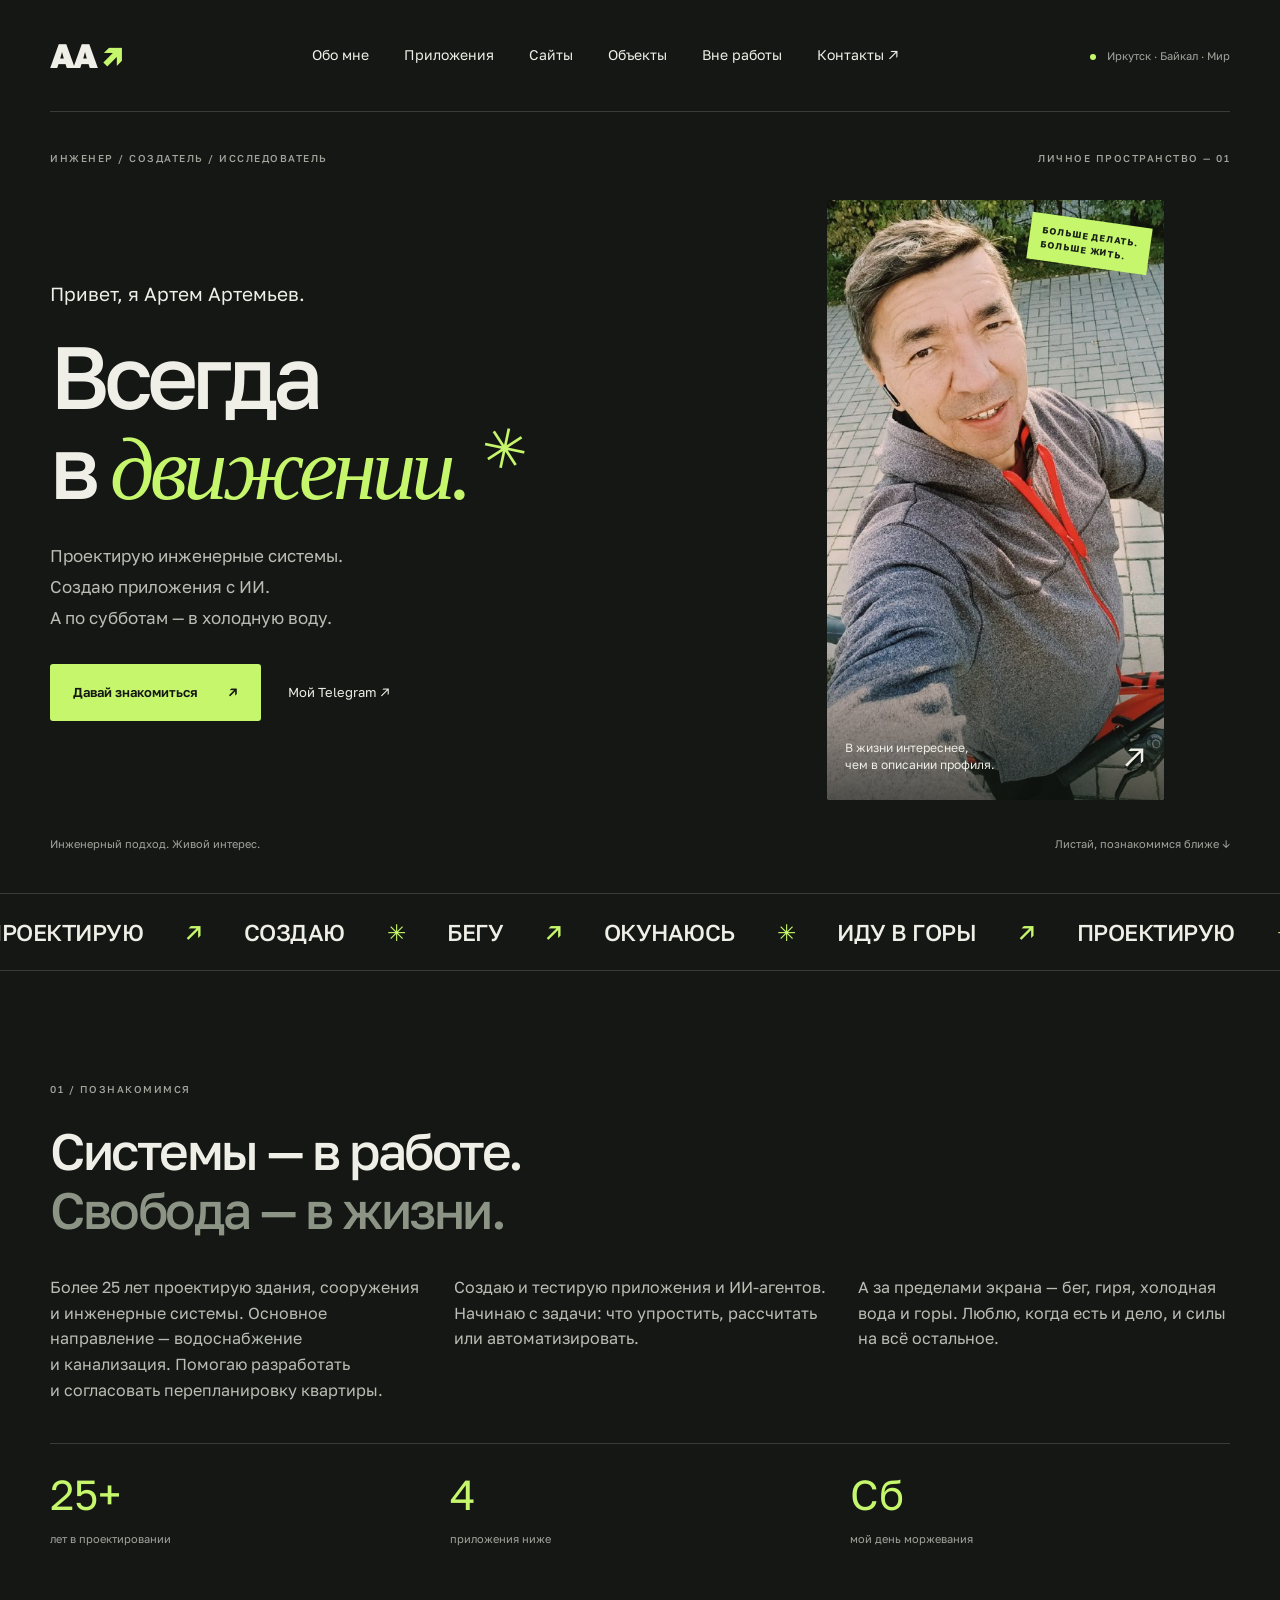
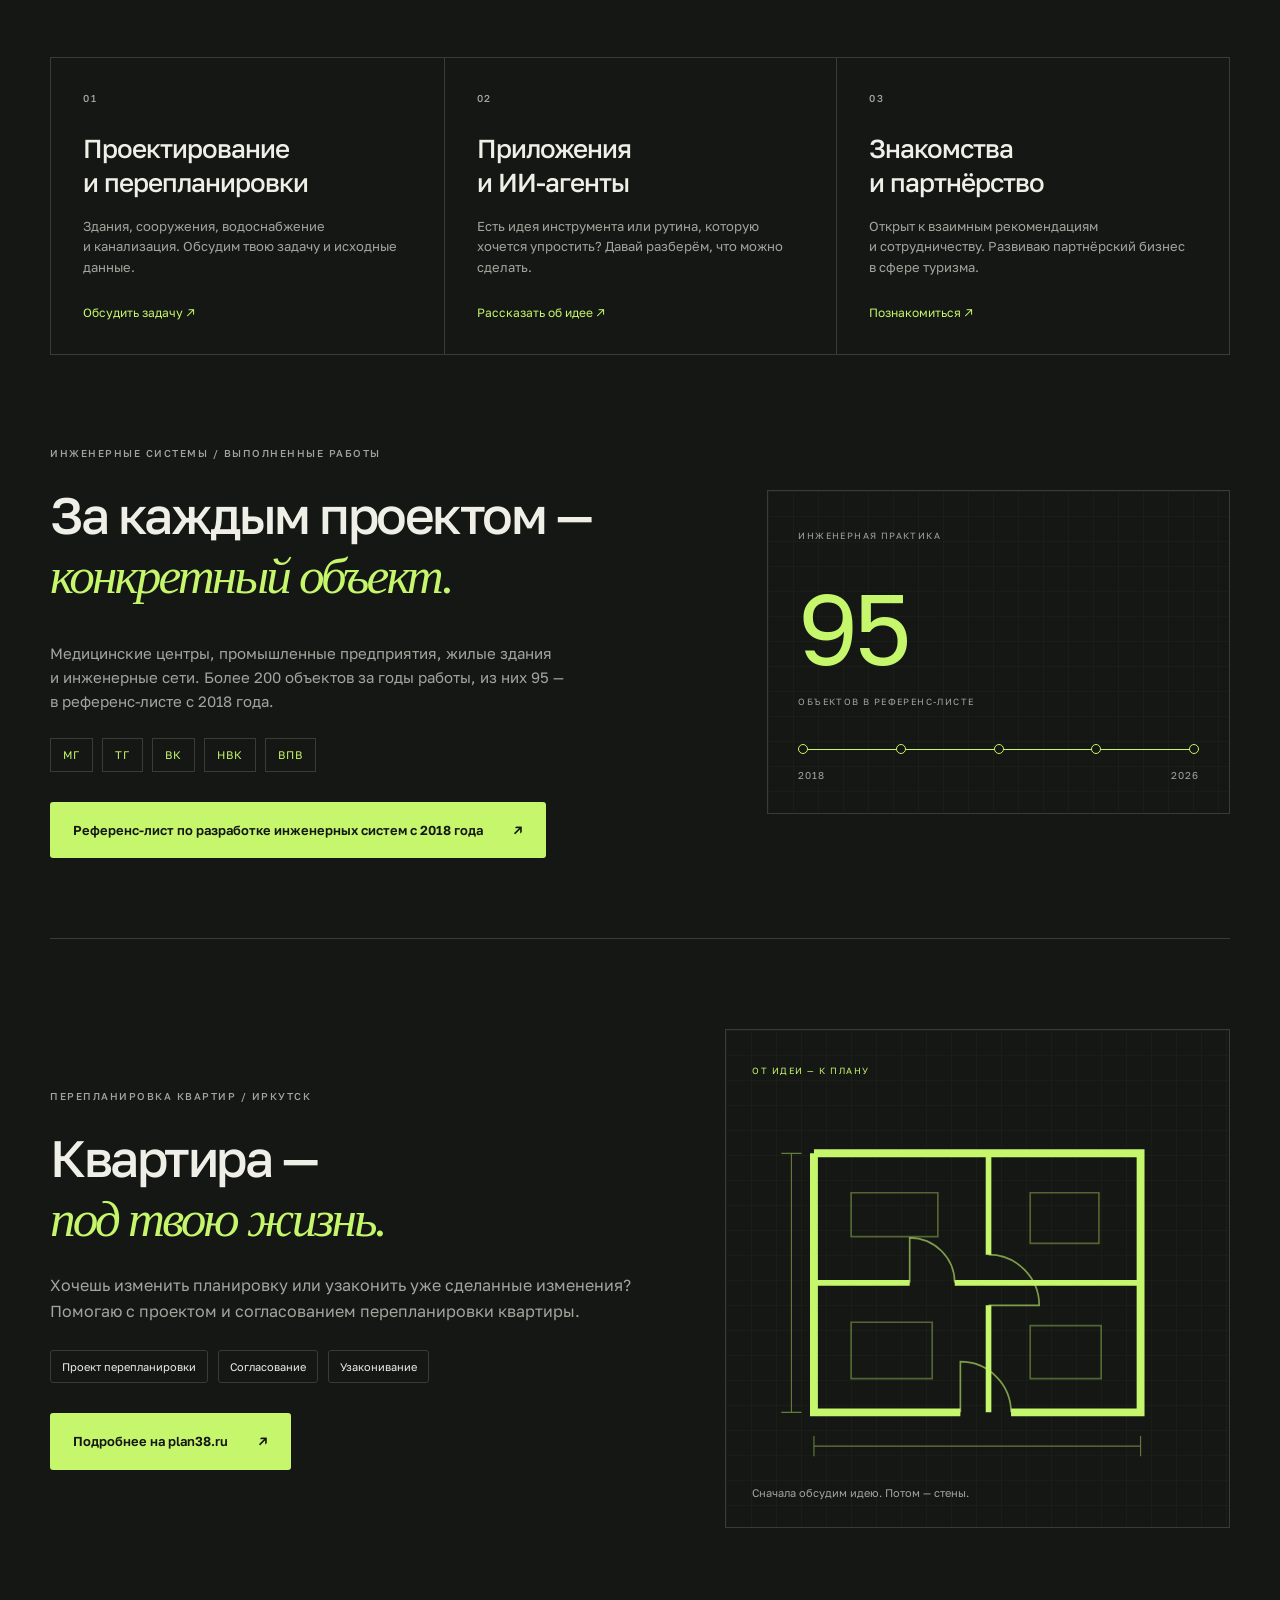
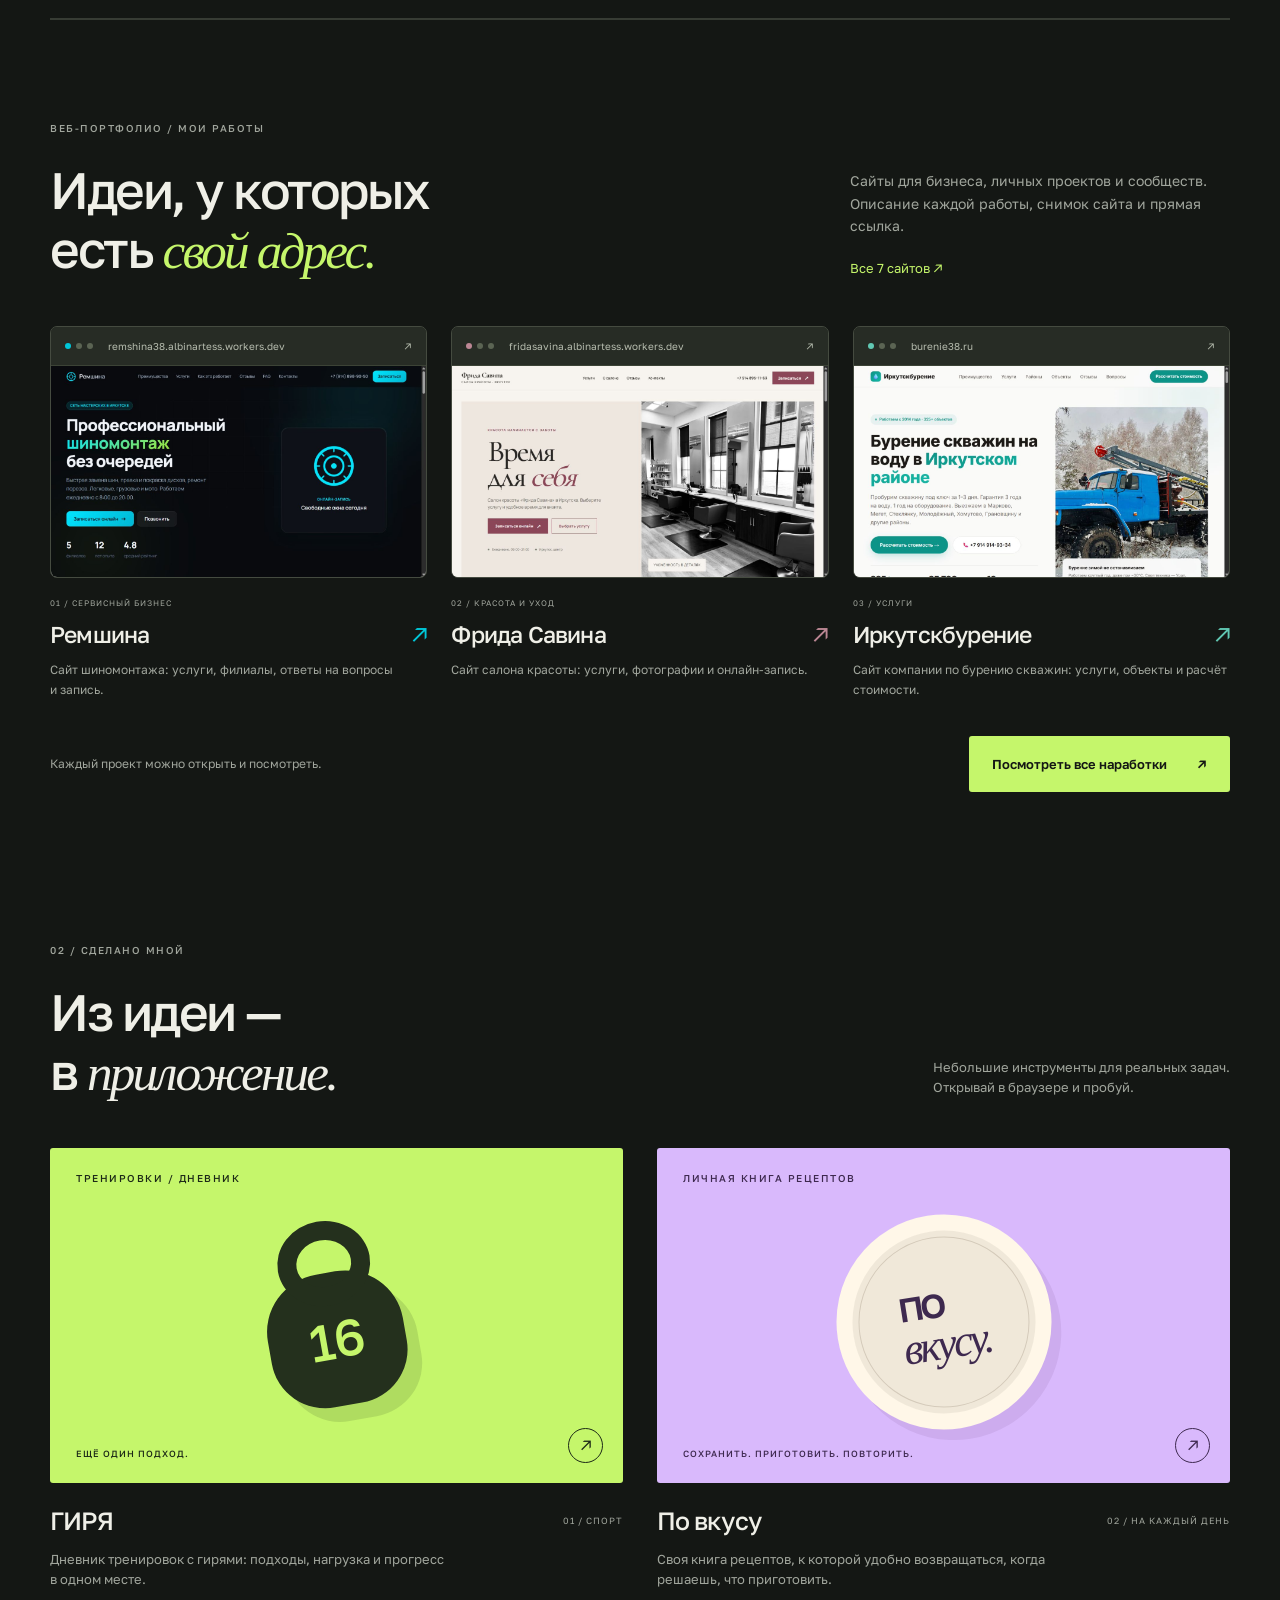
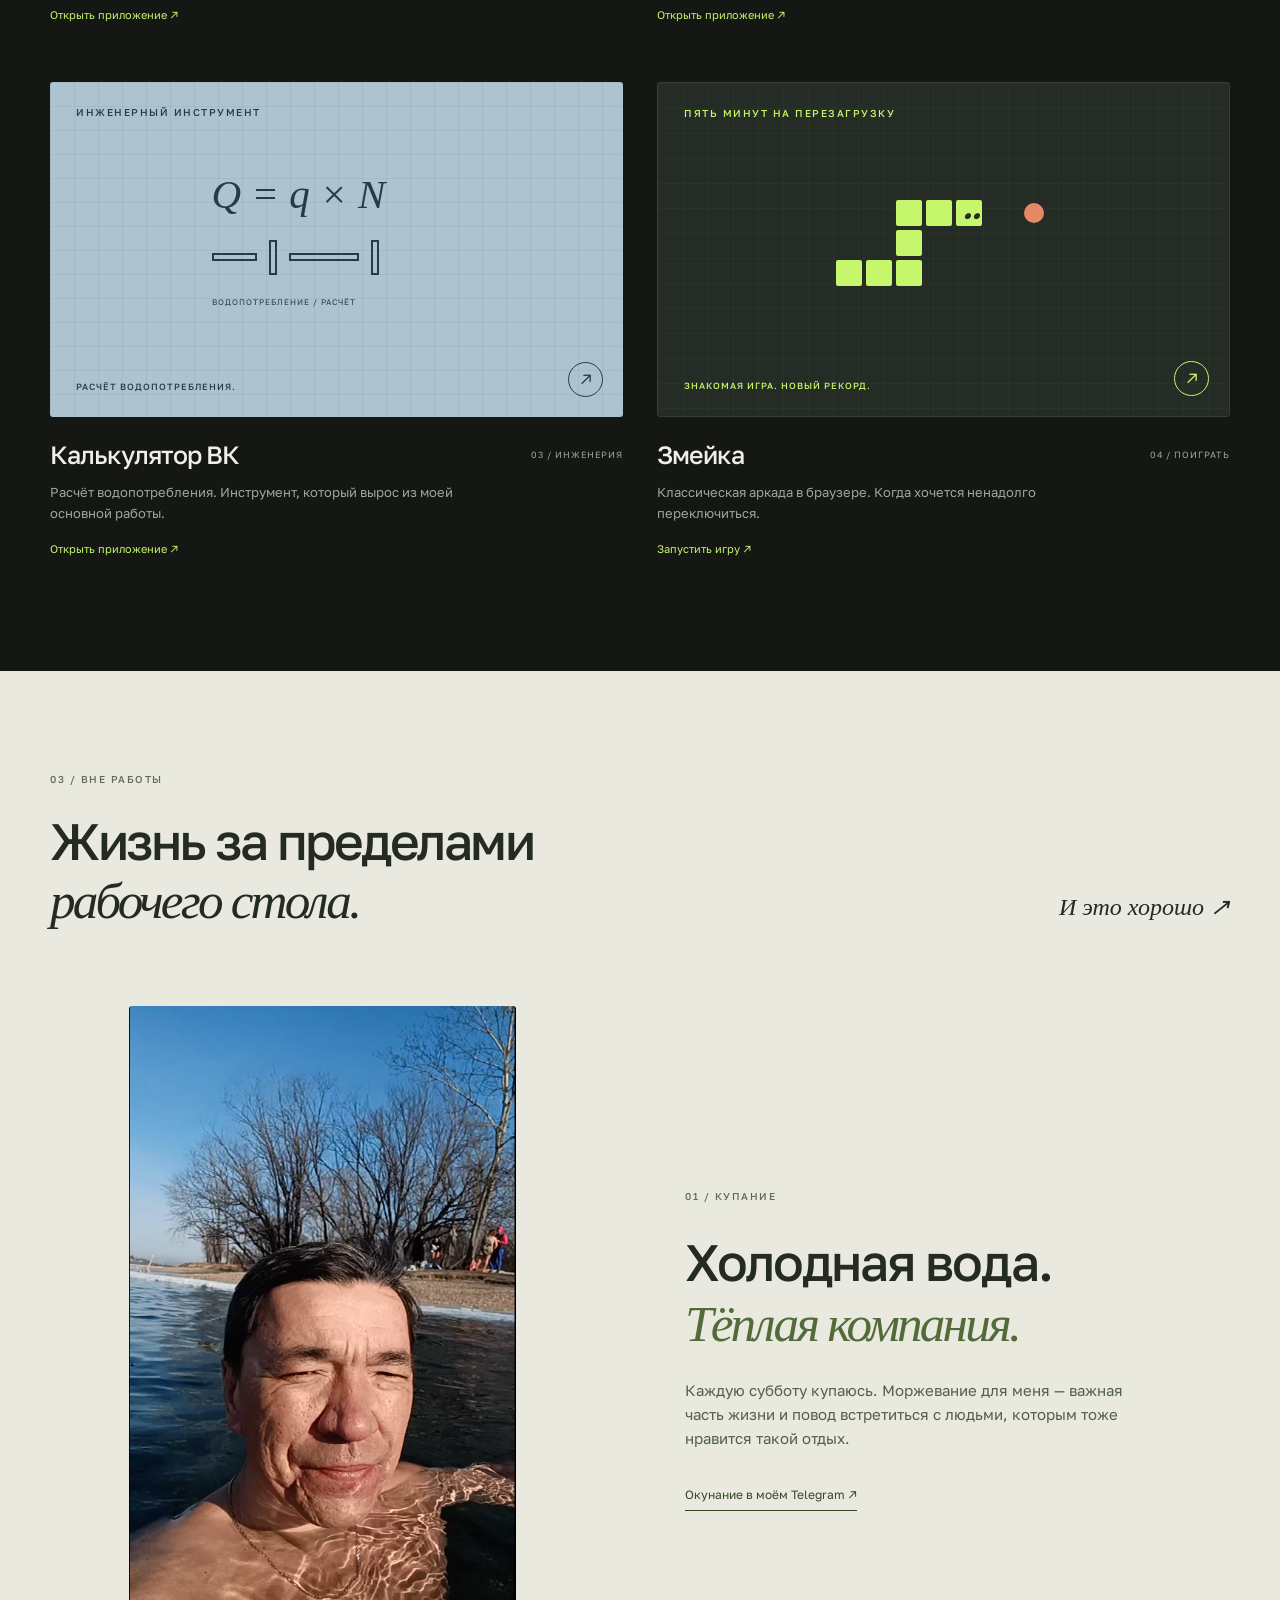
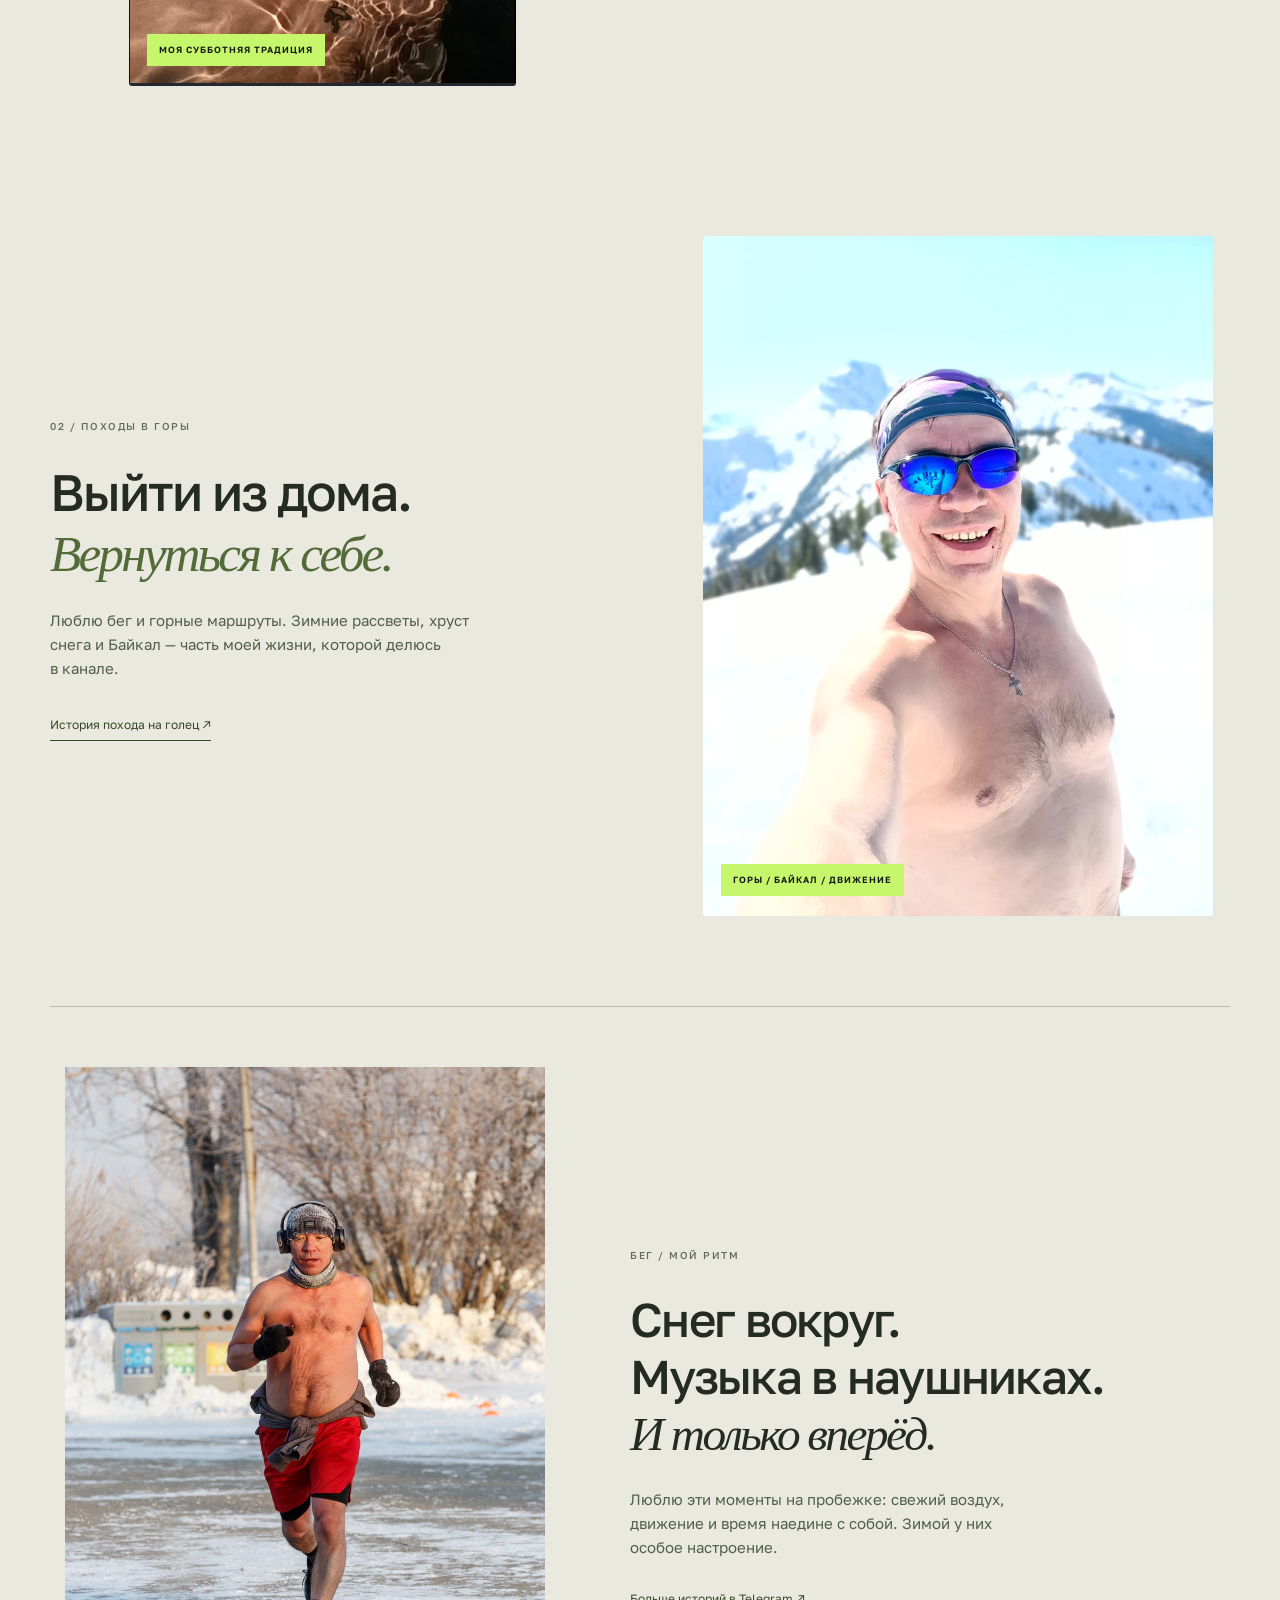
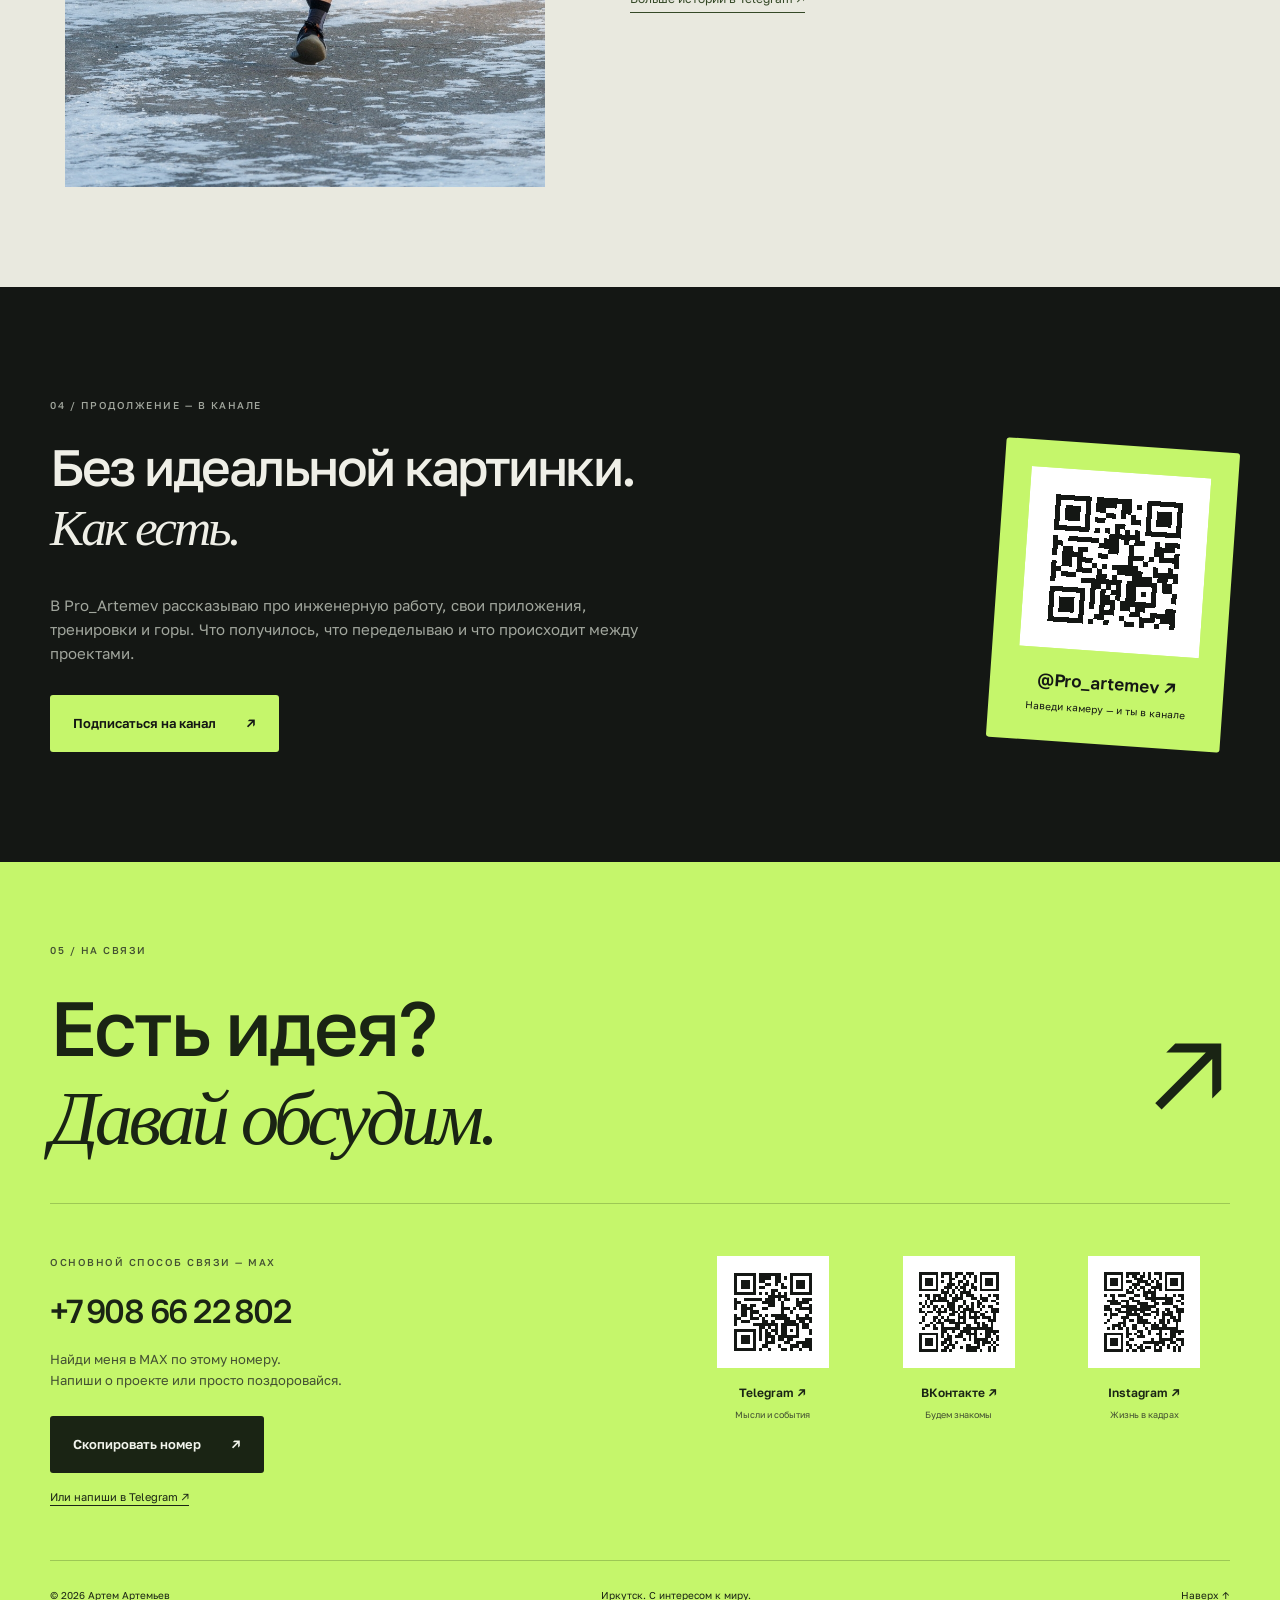
==== commit 1c8c5ef4: "Edit Russian copy for clarity typography and grammar" ====
--- a/index.html
+++ b/index.html
@@ -17,7 +17,7 @@
   <meta name="yandex-verification" content="03379ed4613f56b8">
   <meta name="viewport" content="width=device-width,initial-scale=1">
   <meta name="theme-color" content="#141714">
-  <title>Артем Артемьев — инженер, автор приложений, человек в движении</title>
+  <title>Артем Артемьев — инженер, автор приложений, человек в движении</title>
   <meta name="description" content="Проектирование и перепланировки, собственные приложения, бег и моржевание. Личный сайт Артема Артемьева: проекты, Telegram и контакты.">
   <meta property="og:title" content="Артем Артемьев — всегда в движении">
   <meta property="og:description" content="Проектирую. Создаю приложения. Бегаю. Каждую субботу — в холодную воду. Давай знакомиться.">
@@ -29,7 +29,7 @@
 </head>
 <body>
 <noscript><div><img src="https://mc.yandex.ru/watch/113706061" style="position:absolute; left:-9999px;" alt="" /></div></noscript>
-<a class="skip" href="#main">К содержимому</a>
+<a class="skip" href="#main">К содержимому</a>
 <header class="header wrap">
   <a class="brand" href="#" aria-label="Артем Артемьев, в начало">АА<span>↗</span></a>
   <nav aria-label="Главная навигация"><a href="#about">Обо мне</a><a href="#projects">Приложения</a><a href="sites.html">Сайты</a><a href="engineering.html">Объекты</a><a href="#life">Вне работы</a><a href="#contact">Контакты ↗</a></nav>
@@ -39,43 +39,43 @@
   <section class="hero wrap" aria-labelledby="hero-title">
     <div class="eyebrow"><span>ИНЖЕНЕР / СОЗДАТЕЛЬ / ИССЛЕДОВАТЕЛЬ</span><span class="index">ЛИЧНОЕ ПРОСТРАНСТВО — 01</span></div>
     <div class="hero-grid">
-      <div class="hero-copy"><p class="hello">Привет, я Артем Артемьев.</p><h1 id="hero-title">Всегда<br>в <span class="serif">движении.</span><span class="asterisk" aria-hidden="true">✳</span></h1><p class="lead">Проектирую инженерные системы.<br>Создаю приложения с ИИ.<br>А по субботам — в холодную воду.</p><div class="actions"><a class="button lime" href="#contact">Давай знакомиться <span>↗</span></a><a class="text-link" href="https://t.me/Pro_artemev" target="_blank" rel="noopener noreferrer">Мой Telegram ↗</a></div></div>
-      <figure class="hero-photo"><img src="assets/portrait.jpg" alt="Артем Артемьев на прогулке на улице" fetchpriority="high"><figcaption><span>В жизни интереснее,<br>чем в описании профиля.</span><span class="photo-arrow" aria-hidden="true">↗</span></figcaption><div class="photo-sticker">БОЛЬШЕ ДЕЛАТЬ.<br>БОЛЬШЕ ЖИТЬ.</div></figure>
+      <div class="hero-copy"><p class="hello">Привет, я Артем Артемьев.</p><h1 id="hero-title">Всегда<br>в <span class="serif">движении.</span><span class="asterisk" aria-hidden="true">✳</span></h1><p class="lead">Проектирую инженерные системы.<br>Создаю приложения с ИИ.<br>А по субботам — в холодную воду.</p><div class="actions"><a class="button lime" href="#contact">Давай знакомиться <span>↗</span></a><a class="text-link" href="https://t.me/Pro_artemev" target="_blank" rel="noopener noreferrer">Мой Telegram ↗</a></div></div>
+      <figure class="hero-photo"><img src="assets/portrait.jpg" alt="Артем Артемьев на прогулке на улице" fetchpriority="high"><figcaption><span>В жизни интереснее,<br>чем в описании профиля.</span><span class="photo-arrow" aria-hidden="true">↗</span></figcaption><div class="photo-sticker">БОЛЬШЕ ДЕЛАТЬ.<br>БОЛЬШЕ ЖИТЬ.</div></figure>
     </div>
     <div class="hero-bottom"><span>Инженерный подход. Живой интерес.</span><a href="#about">Листай, познакомимся ближе ↓</a></div>
   </section>
-  <div class="ribbon" aria-hidden="true"><div>ПРОЕКТИРУЮ <span>↗</span> СОЗДАЮ <span>✳</span> БЕГУ <span>↗</span> ОКУНАЮСЬ <span>✳</span> ИДУ В ГОРЫ <span>↗</span> ПРОЕКТИРУЮ <span>✳</span></div></div>
+  <div class="ribbon" aria-hidden="true"><div>ПРОЕКТИРУЮ <span>↗</span> СОЗДАЮ <span>✳</span> БЕГУ <span>↗</span> ОКУНАЮСЬ <span>✳</span> ИДУ В ГОРЫ <span>↗</span> ПРОЕКТИРУЮ <span>✳</span></div></div>
   <section id="about" class="section wrap about">
     <div class="section-label">01 / ПОЗНАКОМИМСЯ</div>
-    <div><h2>Системы — в работе.<br><span class="muted">Свобода — в жизни.</span></h2><div class="about-text"><p>Больше 25 лет занимаюсь проектированием зданий, сооружений и инженерных систем. Моё основное направление — водоснабжение и канализация. Помогаю с перепланировкой квартир и её узакониванием.</p><p>Сейчас создаю и тестирую собственные приложения и ИИ-агентов. Начинаю с понятной задачи: что можно упростить, посчитать или перестать делать вручную.</p><p>А за пределами экрана — бег, гиря, холодная вода и горы. Люблю, когда есть и дело, и силы на всё остальное.</p></div><div class="stats"><div><strong>25+</strong><span>лет в проектировании</span></div><div><strong>4</strong><span>приложения ниже</span></div><div><strong>Сб</strong><span>мой день моржевания</span></div></div></div>
+    <div><h2>Системы — в работе.<br><span class="muted">Свобода — в жизни.</span></h2><div class="about-text"><p>Более 25 лет проектирую здания, сооружения и инженерные системы. Основное направление — водоснабжение и канализация. Помогаю разработать и согласовать перепланировку квартиры.</p><p>Создаю и тестирую приложения и ИИ-агентов. Начинаю с задачи: что упростить, рассчитать или автоматизировать.</p><p>А за пределами экрана — бег, гиря, холодная вода и горы. Люблю, когда есть и дело, и силы на всё остальное.</p></div><div class="stats"><div><strong>25+</strong><span>лет в проектировании</span></div><div><strong>4</strong><span>приложения ниже</span></div><div><strong>Сб</strong><span>мой день моржевания</span></div></div></div>
   </section>
   <section class="services wrap" aria-label="С чем можно обратиться">
-    <a href="#contact"><span class="small">01</span><h3>Проектирование<br>и перепланировки</h3><p>Здания, сооружения, водоснабжение и канализация. Обсудим твою задачу и исходные данные.</p><span class="service-link">Обсудить задачу ↗</span></a>
-    <a href="#contact"><span class="small">02</span><h3>Приложения<br>и ИИ-агенты</h3><p>Есть идея инструмента или рутина, которую хочется упростить? Давай разберём, что можно сделать.</p><span class="service-link">Рассказать идею ↗</span></a>
-    <a href="#contact"><span class="small">03</span><h3>Знакомства<br>и партнёрство</h3><p>Открыт к взаимным рекомендациям и сотрудничеству. Развиваю партнёрский бизнес в сфере туризма.</p><span class="service-link">Познакомиться ↗</span></a>
+    <a href="#contact"><span class="small">01</span><h3>Проектирование<br>и перепланировки</h3><p>Здания, сооружения, водоснабжение и канализация. Обсудим твою задачу и исходные данные.</p><span class="service-link">Обсудить задачу ↗</span></a>
+    <a href="#contact"><span class="small">02</span><h3>Приложения<br>и ИИ-агенты</h3><p>Есть идея инструмента или рутина, которую хочется упростить? Давай разберём, что можно сделать.</p><span class="service-link">Рассказать об идее ↗</span></a>
+    <a href="#contact"><span class="small">03</span><h3>Знакомства<br>и партнёрство</h3><p>Открыт к взаимным рекомендациям и сотрудничеству. Развиваю партнёрский бизнес в сфере туризма.</p><span class="service-link">Познакомиться ↗</span></a>
   </section>
-  <section id="engineering-reference" class="engineering-reference wrap" aria-labelledby="reference-home-title"><div class="reference-home-copy"><div class="section-label">ИНЖЕНЕРНЫЕ СИСТЕМЫ / ВЫПОЛНЕННЫЕ РАБОТЫ</div><h2 id="reference-home-title">За каждым проектом —<br><span class="serif">конкретный объект.</span></h2><p>Медицинские центры, промышленные предприятия, жилые здания и инженерные сети. Более 200 объектов за весь опыт, 95 — в референс-листе с 2018 года.</p><div class="reference-disciplines" aria-label="Направления проектирования"><span>МГ</span><span>ТГ</span><span>ВК</span><span>НВК</span><span>ВПВ</span></div><a class="button lime reference-home-link" href="engineering.html">Референс-лист по разработке инженерных систем с 2018 года <span>↗</span></a></div><div class="reference-home-art" aria-hidden="true"><span>ИНЖЕНЕРНАЯ ПРАКТИКА</span><strong>95<small>ОБЪЕКТОВ В РЕФЕРЕНС-ЛИСТЕ</small></strong><div class="reference-route"><i></i><i></i><i></i><i></i><i></i></div><div class="reference-home-years"><span>2018</span><span>2026</span></div></div></section>
+  <section id="engineering-reference" class="engineering-reference wrap" aria-labelledby="reference-home-title"><div class="reference-home-copy"><div class="section-label">ИНЖЕНЕРНЫЕ СИСТЕМЫ / ВЫПОЛНЕННЫЕ РАБОТЫ</div><h2 id="reference-home-title">За каждым проектом —<br><span class="serif">конкретный объект.</span></h2><p>Медицинские центры, промышленные предприятия, жилые здания и инженерные сети. Более 200 объектов за годы работы, из них 95 — в референс-листе с 2018 года.</p><div class="reference-disciplines" aria-label="Направления проектирования"><span>МГ</span><span>ТГ</span><span>ВК</span><span>НВК</span><span>ВПВ</span></div><a class="button lime reference-home-link" href="engineering.html">Референс-лист по разработке инженерных систем с 2018 года <span>↗</span></a></div><div class="reference-home-art" aria-hidden="true"><span>ИНЖЕНЕРНАЯ ПРАКТИКА</span><strong>95<small>ОБЪЕКТОВ В РЕФЕРЕНС-ЛИСТЕ</small></strong><div class="reference-route"><i></i><i></i><i></i><i></i><i></i></div><div class="reference-home-years"><span>2018</span><span>2026</span></div></div></section>
   <section id="apartment" class="apartment wrap" aria-labelledby="apartment-title">
-    <div class="apartment-copy"><div class="section-label">ПЕРЕПЛАНИРОВКА КВАРТИР / ИРКУТСК</div><h2 id="apartment-title">Квартира —<br><span class="serif">под твою жизнь.</span></h2><p>Хочешь изменить планировку или узаконить уже сделанные изменения? Помогаю с проектом и согласованием перепланировки квартиры.</p><div class="apartment-topics"><span>Проект перепланировки</span><span>Согласование</span><span>Узаконивание</span></div><a class="button lime" href="https://plan38.ru/" target="_blank" rel="noopener noreferrer">Подробнее на plan38.ru <span>↗</span></a></div>
-    <div class="apartment-drawing" aria-hidden="true"><span>ОТ ИДЕИ — К ПЛАНУ</span><svg viewBox="0 0 400 330" fill="none" xmlns="http://www.w3.org/2000/svg"><path d="M55 50H345V280H230M185 280H55V50" stroke="currentColor" stroke-width="7"/><path d="M210 50V140M210 185V280M55 165H140M180 165H345" stroke="currentColor" stroke-width="5"/><path d="M210 140A45 45 0 0 1 255 185H210M140 165V125A40 40 0 0 1 180 165M185 280V235A45 45 0 0 1 230 280" stroke="currentColor" stroke-width="1.5" opacity=".6"/><path d="M35 50V280M26 50H44M26 280H44M55 310H345M55 301V319M345 301V319" stroke="currentColor" stroke-width="1" opacity=".45"/><path d="M88 85H165V124H88V85ZM247 85H308V130H247V85ZM88 200H160V250H88V200ZM247 203H310V250H247V203Z" stroke="currentColor" stroke-width="1.5" opacity=".35"/></svg><small>Сначала обсудим идею. Потом — стены.</small></div>
+    <div class="apartment-copy"><div class="section-label">ПЕРЕПЛАНИРОВКА КВАРТИР / ИРКУТСК</div><h2 id="apartment-title">Квартира —<br><span class="serif">под твою жизнь.</span></h2><p>Хочешь изменить планировку или узаконить уже сделанные изменения? Помогаю с проектом и согласованием перепланировки квартиры.</p><div class="apartment-topics"><span>Проект перепланировки</span><span>Согласование</span><span>Узаконивание</span></div><a class="button lime" href="https://plan38.ru/" target="_blank" rel="noopener noreferrer">Подробнее на plan38.ru <span>↗</span></a></div>
+    <div class="apartment-drawing" aria-hidden="true"><span>ОТ ИДЕИ — К ПЛАНУ</span><svg viewBox="0 0 400 330" fill="none" xmlns="http://www.w3.org/2000/svg"><path d="M55 50H345V280H230M185 280H55V50" stroke="currentColor" stroke-width="7"/><path d="M210 50V140M210 185V280M55 165H140M180 165H345" stroke="currentColor" stroke-width="5"/><path d="M210 140A45 45 0 0 1 255 185H210M140 165V125A40 40 0 0 1 180 165M185 280V235A45 45 0 0 1 230 280" stroke="currentColor" stroke-width="1.5" opacity=".6"/><path d="M35 50V280M26 50H44M26 280H44M55 310H345M55 301V319M345 301V319" stroke="currentColor" stroke-width="1" opacity=".45"/><path d="M88 85H165V124H88V85ZM247 85H308V130H247V85ZM88 200H160V250H88V200ZM247 203H310V250H247V203Z" stroke="currentColor" stroke-width="1.5" opacity=".35"/></svg><small>Сначала обсудим идею. Потом — стены.</small></div>
   </section>
   <section id="websites" class="websites-section wrap" aria-labelledby="websites-title">
- <div class="section-top"><div><div class="section-label">ВЕБ-ПОРТФОЛИО / МОИ РАБОТЫ</div><h2 id="websites-title">Идеи, у которых<br>есть <span class="serif">свой адрес.</span></h2></div><div class="websites-intro"><p>Сайты для бизнеса, личных проектов и сообществ.<br>От первого экрана — до знакомства с делом.</p><a class="text-link" href="sites.html">Все 7 сайтов ↗</a></div></div>
+ <div class="section-top"><div><div class="section-label">ВЕБ-ПОРТФОЛИО / МОИ РАБОТЫ</div><h2 id="websites-title">Идеи, у которых<br>есть <span class="serif">свой адрес.</span></h2></div><div class="websites-intro"><p>Сайты для бизнеса, личных проектов и сообществ.<br>Описание каждой работы, снимок сайта и прямая ссылка.</p><a class="text-link" href="sites.html">Все 7 сайтов ↗</a></div></div>
  <div class="sites-grid home-sites"><article class="site-card" data-kind="services" style="--site-accent:#00c7d9">
  <a class="site-preview" href="https://remshina38.albinartess.workers.dev/" target="_blank" rel="noopener noreferrer" aria-label="Открыть сайт Ремшина">
  <div class="browser-strip"><span class="browser-dots" aria-hidden="true"><i></i><i></i><i></i></span><span class="browser-address">remshina38.albinartess.workers.dev</span><span aria-hidden="true">↗</span></div>
  <div class="site-shot"><img src="assets/sites/remshina.png" alt="Первый экран сайта Ремшина" width="1200" height="680" loading="lazy"></div>
  <span class="preview-open">Открыть сайт ↗</span></a>
  <div class="site-meta"><span>01 / Сервисный бизнес</span></div>
- <h3><a href="https://remshina38.albinartess.workers.dev/" target="_blank" rel="noopener noreferrer">Ремшина<span aria-hidden="true">↗</span></a></h3><p>Сайт шиномонтажа: услуги, филиалы, ответы на вопросы и запись.</p>
+ <h3><a href="https://remshina38.albinartess.workers.dev/" target="_blank" rel="noopener noreferrer">Ремшина<span aria-hidden="true">↗</span></a></h3><p>Сайт шиномонтажа: услуги, филиалы, ответы на вопросы и запись.</p>
  </article>
 <article class="site-card" data-kind="services" style="--site-accent:#bc8794">
  <a class="site-preview" href="https://fridasavina.albinartess.workers.dev/" target="_blank" rel="noopener noreferrer" aria-label="Открыть сайт Фрида Савина">
  <div class="browser-strip"><span class="browser-dots" aria-hidden="true"><i></i><i></i><i></i></span><span class="browser-address">fridasavina.albinartess.workers.dev</span><span aria-hidden="true">↗</span></div>
  <div class="site-shot"><img src="assets/sites/frida.png" alt="Первый экран сайта Фрида Савина" width="1200" height="680" loading="lazy"></div>
  <span class="preview-open">Открыть сайт ↗</span></a>
- <div class="site-meta"><span>02 / Красота и уход</span></div>
- <h3><a href="https://fridasavina.albinartess.workers.dev/" target="_blank" rel="noopener noreferrer">Фрида Савина<span aria-hidden="true">↗</span></a></h3><p>Сайт салона красоты с услугами, атмосферой салона и переходом к онлайн-записи.</p>
+ <div class="site-meta"><span>02 / Красота и уход</span></div>
+ <h3><a href="https://fridasavina.albinartess.workers.dev/" target="_blank" rel="noopener noreferrer">Фрида Савина<span aria-hidden="true">↗</span></a></h3><p>Сайт салона красоты: услуги, фотографии и онлайн-запись.</p>
  </article>
 <article class="site-card" data-kind="services" style="--site-accent:#61c8b3">
  <a class="site-preview" href="https://burenie38.ru/" target="_blank" rel="noopener noreferrer" aria-label="Открыть сайт Иркутскбурение">
@@ -83,39 +83,39 @@
  <div class="site-shot"><img src="assets/sites/burenie.png" alt="Первый экран сайта Иркутскбурение" width="1200" height="680" loading="lazy"></div>
  <span class="preview-open">Открыть сайт ↗</span></a>
  <div class="site-meta"><span>03 / Услуги</span></div>
- <h3><a href="https://burenie38.ru/" target="_blank" rel="noopener noreferrer">Иркутскбурение<span aria-hidden="true">↗</span></a></h3><p>Сайт бурения скважин: направления работы, объекты и расчёт стоимости.</p>
+ <h3><a href="https://burenie38.ru/" target="_blank" rel="noopener noreferrer">Иркутскбурение<span aria-hidden="true">↗</span></a></h3><p>Сайт компании по бурению скважин: услуги, объекты и расчёт стоимости.</p>
  </article></div>
- <div class="websites-bottom"><span>Каждый проект можно открыть и посмотреть.</span><a class="button lime" href="sites.html">Посмотреть все наработки <span>↗</span></a></div>
+ <div class="websites-bottom"><span>Каждый проект можно открыть и посмотреть.</span><a class="button lime" href="sites.html">Посмотреть все наработки <span>↗</span></a></div>
  </section>
   <section id="projects" class="section wrap projects">
-    <div class="section-top"><div><div class="section-label">02 / СДЕЛАНО МНОЙ</div><h2>Из идеи —<br>в <span class="serif">приложение.</span></h2></div><p>Небольшие инструменты для реальных задач.<br>Открывай в браузере и пробуй.</p></div>
+    <div class="section-top"><div><div class="section-label">02 / СДЕЛАНО МНОЙ</div><h2>Из идеи —<br>в <span class="serif">приложение.</span></h2></div><p>Небольшие инструменты для реальных задач.<br>Открывай в браузере и пробуй.</p></div>
     <div class="project-grid">
-      <a class="project" href="https://albinartess.github.io/girya-training-journal/dist/#" target="_blank" rel="noopener noreferrer"><div class="project-art kettlebell"><span class="art-label">ТРЕНИРОВКИ / ДНЕВНИК</span><div class="bell"><div></div><b>16</b></div><span class="art-bottom">ЕЩЁ ОДИН ПОДХОД.</span><span class="round-arrow">↗</span></div><div class="project-title"><h3>ГИРЯ</h3><span>01 / СПОРТ</span></div><p>Дневник тренировок с гирями: подходы, нагрузка и прогресс в одном месте.</p><span class="open-project">Открыть приложение ↗</span></a>
-      <a class="project" href="https://albinartess.github.io/po-vkusu/" target="_blank" rel="noopener noreferrer"><div class="project-art recipes"><span class="art-label">ЛИЧНАЯ КНИГА РЕЦЕПТОВ</span><div class="plate"><span>по<br><i>вкусу.</i></span></div><span class="art-bottom">СОХРАНИТЬ. ПРИГОТОВИТЬ. ПОВТОРИТЬ.</span><span class="round-arrow">↗</span></div><div class="project-title"><h3>По вкусу</h3><span>02 / НА КАЖДЫЙ ДЕНЬ</span></div><p>Своя книга рецептов, к которой удобно возвращаться, когда решаешь, что приготовить.</p><span class="open-project">Открыть приложение ↗</span></a>
-      <a class="project" href="https://albinartess.github.io/vk-calculator/" target="_blank" rel="noopener noreferrer"><div class="project-art calculator"><span class="art-label">ИНЖЕНЕРНЫЙ ИНСТРУМЕНТ</span><div class="calc-visual"><span>Q = q × N</span><div class="pipes"><i></i><i></i><i></i><i></i></div><small>ВОДОПОТРЕБЛЕНИЕ / РАСЧЁТ</small></div><span class="art-bottom">МЕНЬШЕ РУТИНЫ. БОЛЬШЕ ТОЧНОСТИ.</span><span class="round-arrow">↗</span></div><div class="project-title"><h3>Калькулятор ВК</h3><span>03 / ИНЖЕНЕРИЯ</span></div><p>Расчёт водопотребления. Инструмент, который вырос из моей основной работы.</p><span class="open-project">Открыть приложение ↗</span></a>
-      <a class="project" href="https://albinartess.github.io/Zmeyka/" target="_blank" rel="noopener noreferrer"><div class="project-art snake"><span class="art-label">ПЯТЬ МИНУТ НА ПЕРЕЗАГРУЗКУ</span><div class="snake-visual" aria-hidden="true"><i></i><i></i><i></i><i></i><i></i><i></i><i></i><b></b></div><span class="art-bottom">ЗНАКОМАЯ ИГРА. НОВЫЙ РЕКОРД.</span><span class="round-arrow">↗</span></div><div class="project-title"><h3>Змейка</h3><span>04 / ПОИГРАТЬ</span></div><p>Классическая аркада в браузере. Когда хочется ненадолго переключиться.</p><span class="open-project">Запустить игру ↗</span></a>
+      <a class="project" href="https://albinartess.github.io/girya-training-journal/dist/#" target="_blank" rel="noopener noreferrer"><div class="project-art kettlebell"><span class="art-label">ТРЕНИРОВКИ / ДНЕВНИК</span><div class="bell"><div></div><b>16</b></div><span class="art-bottom">ЕЩЁ ОДИН ПОДХОД.</span><span class="round-arrow">↗</span></div><div class="project-title"><h3>ГИРЯ</h3><span>01 / СПОРТ</span></div><p>Дневник тренировок с гирями: подходы, нагрузка и прогресс в одном месте.</p><span class="open-project">Открыть приложение ↗</span></a>
+      <a class="project" href="https://albinartess.github.io/po-vkusu/" target="_blank" rel="noopener noreferrer"><div class="project-art recipes"><span class="art-label">ЛИЧНАЯ КНИГА РЕЦЕПТОВ</span><div class="plate"><span>по<br><i>вкусу.</i></span></div><span class="art-bottom">СОХРАНИТЬ. ПРИГОТОВИТЬ. ПОВТОРИТЬ.</span><span class="round-arrow">↗</span></div><div class="project-title"><h3>По вкусу</h3><span>02 / НА КАЖДЫЙ ДЕНЬ</span></div><p>Своя книга рецептов, к которой удобно возвращаться, когда решаешь, что приготовить.</p><span class="open-project">Открыть приложение ↗</span></a>
+      <a class="project" href="https://albinartess.github.io/vk-calculator/" target="_blank" rel="noopener noreferrer"><div class="project-art calculator"><span class="art-label">ИНЖЕНЕРНЫЙ ИНСТРУМЕНТ</span><div class="calc-visual"><span>Q = q × N</span><div class="pipes"><i></i><i></i><i></i><i></i></div><small>ВОДОПОТРЕБЛЕНИЕ / РАСЧЁТ</small></div><span class="art-bottom">РАСЧЁТ ВОДОПОТРЕБЛЕНИЯ.</span><span class="round-arrow">↗</span></div><div class="project-title"><h3>Калькулятор ВК</h3><span>03 / ИНЖЕНЕРИЯ</span></div><p>Расчёт водопотребления. Инструмент, который вырос из моей основной работы.</p><span class="open-project">Открыть приложение ↗</span></a>
+      <a class="project" href="https://albinartess.github.io/Zmeyka/" target="_blank" rel="noopener noreferrer"><div class="project-art snake"><span class="art-label">ПЯТЬ МИНУТ НА ПЕРЕЗАГРУЗКУ</span><div class="snake-visual" aria-hidden="true"><i></i><i></i><i></i><i></i><i></i><i></i><i></i><b></b></div><span class="art-bottom">ЗНАКОМАЯ ИГРА. НОВЫЙ РЕКОРД.</span><span class="round-arrow">↗</span></div><div class="project-title"><h3>Змейка</h3><span>04 / ПОИГРАТЬ</span></div><p>Классическая аркада в браузере. Когда хочется ненадолго переключиться.</p><span class="open-project">Запустить игру ↗</span></a>
     </div>
   </section>
   <section id="life" class="life">
-    <div class="wrap"><div class="section-top"><div><div class="section-label">03 / ВНЕ РАБОТЫ</div><h2>Жизнь не помещается<br>в <span class="serif">рабочий стол.</span></h2></div><span class="life-note">И это хорошо ↗</span></div>
+    <div class="wrap"><div class="section-top"><div><div class="section-label">03 / ВНЕ РАБОТЫ</div><h2>Жизнь за пределами<br><span class="serif">рабочего стола.</span></h2></div><span class="life-note">И это хорошо ↗</span></div>
       <div class="life-stories">
         <article class="life-story" aria-labelledby="swimming-title">
           <figure class="story-photo"><img src="assets/cold-swimming.png" loading="lazy" alt="Артем купается в открытом водоёме"><span class="image-tag">МОЯ СУББОТНЯЯ ТРАДИЦИЯ</span></figure>
-          <div class="story-copy"><span class="section-label">01 / КУПАНИЕ</span><h3 id="swimming-title">Холодная вода.<br><span class="serif">Тёплая компания.</span></h3><p>Каждую субботу купаюсь. Моржевание для меня — важная часть жизни и повод встретиться с людьми, которым тоже нравится такой отдых.</p><a href="https://t.me/Pro_artemev/190" target="_blank" rel="noopener noreferrer">Окунание в моём Telegram ↗</a></div>
+          <div class="story-copy"><span class="section-label">01 / КУПАНИЕ</span><h3 id="swimming-title">Холодная вода.<br><span class="serif">Тёплая компания.</span></h3><p>Каждую субботу купаюсь. Моржевание для меня — важная часть жизни и повод встретиться с людьми, которым тоже нравится такой отдых.</p><a href="https://t.me/Pro_artemev/190" target="_blank" rel="noopener noreferrer">Окунание в моём Telegram ↗</a></div>
         </article>
         <article class="life-story reverse" aria-labelledby="mountain-title">
           <figure class="story-photo"><img src="assets/mountains-selfie.jpg" loading="lazy" alt="Артем в солнцезащитных очках на фоне заснеженных гор"><span class="image-tag">ГОРЫ / БАЙКАЛ / ДВИЖЕНИЕ</span></figure>
-          <div class="story-copy"><span class="section-label">02 / ПОХОДЫ В ГОРЫ</span><h3 id="mountain-title">Выйти из дома.<br><span class="serif">Вернуться к себе.</span></h3><p>Люблю бег и горные маршруты. Зимние рассветы, хруст снега и Байкал — часть моей жизни, которой делюсь в канале.</p><a href="https://t.me/Pro_artemev/196" target="_blank" rel="noopener noreferrer">История похода на голец ↗</a></div>
+          <div class="story-copy"><span class="section-label">02 / ПОХОДЫ В ГОРЫ</span><h3 id="mountain-title">Выйти из дома.<br><span class="serif">Вернуться к себе.</span></h3><p>Люблю бег и горные маршруты. Зимние рассветы, хруст снега и Байкал — часть моей жизни, которой делюсь в канале.</p><a href="https://t.me/Pro_artemev/196" target="_blank" rel="noopener noreferrer">История похода на голец ↗</a></div>
         </article>
       </div>
       <article class="running-story" aria-labelledby="running-title">
         <img src="assets/running-headphones.jpg" loading="lazy" width="900" height="1350" alt="Артем бежит в наушниках по зимней дорожке среди снега">
-        <div><span class="section-label">БЕГ / МОЙ РИТМ</span><h3 id="running-title">Снег вокруг.<br>Музыка в наушниках.<br><span class="serif">И только вперёд.</span></h3><p>Люблю эти моменты на пробежке: свежий воздух, движение и время наедине с собой. Зимой у них особое настроение.</p><a href="https://t.me/Pro_artemev" target="_blank" rel="noopener noreferrer">Больше историй в Telegram ↗</a></div>
+        <div><span class="section-label">БЕГ / МОЙ РИТМ</span><h3 id="running-title">Снег вокруг.<br>Музыка в наушниках.<br><span class="serif">И только вперёд.</span></h3><p>Люблю эти моменты на пробежке: свежий воздух, движение и время наедине с собой. Зимой у них особое настроение.</p><a href="https://t.me/Pro_artemev" target="_blank" rel="noopener noreferrer">Больше историй в Telegram ↗</a></div>
       </article>
     </div>
   </section>
-  <section class="telegram wrap"><div class="section-label">04 / ПРОДОЛЖЕНИЕ — В КАНАЛЕ</div><div class="telegram-grid"><div><h2>Без идеальной картинки.<br><span class="serif">Как есть.</span></h2><p>В Pro_Artemev рассказываю про инженерную работу, свои приложения, тренировки и горы. Что получилось, что переделываю и что происходит между проектами.</p><a class="button lime" href="https://t.me/Pro_artemev" target="_blank" rel="noopener noreferrer">Подписаться на Telegram <span>↗</span></a></div><a class="tg-qr" href="https://t.me/Pro_artemev" target="_blank" rel="noopener noreferrer" aria-label="Открыть Telegram-канал"><img src="assets/qr-telegram.svg" alt="QR-код Telegram-канала Pro_Artemev" width="180" height="180"><span>@Pro_artemev ↗</span><small>Наведи камеру — и ты в канале</small></a></div></section>
-  <section id="contact" class="contact"><div class="wrap"><div class="section-label">05 / НА СВЯЗИ</div><div class="contact-title"><h2>Есть идея?<br><span class="serif">Давай обсудим.</span></h2><span aria-hidden="true">↗</span></div><div class="contact-grid"><div class="primary-contact"><span class="small">ОСНОВНОЙ СПОСОБ СВЯЗИ — MAX</span><a class="phone" href="tel:+79086622802">+7 908 66 22 802</a><p>Найди меня в MAX по этому номеру.<br>Напиши о проекте или просто поздоровайся.</p><button class="button dark" id="copy-phone" type="button">Скопировать номер <span>↗</span></button><p id="copy-status" role="status" aria-live="polite"></p><a class="backup" href="https://t.me/vualy" target="_blank" rel="noopener noreferrer">Или напиши в Telegram ↗</a></div><div class="social-grid"><a href="https://t.me/Pro_artemev" target="_blank" rel="noopener noreferrer"><img src="assets/qr-telegram.svg" width="112" height="112" alt="QR-код Telegram"><span>Telegram ↗</span><small>Мысли и события</small></a><a href="https://vk.ru/artemiev.artem" target="_blank" rel="noopener noreferrer"><img src="assets/qr-vk.svg" width="112" height="112" alt="QR-код ВКонтакте"><span>ВКонтакте ↗</span><small>Будем знакомы</small></a><a href="https://www.instagram.com/artemyev_artemv/" target="_blank" rel="noopener noreferrer"><img src="assets/qr-instagram.svg" width="112" height="112" alt="QR-код Instagram"><span>Instagram ↗</span><small>Жизнь в кадрах</small></a></div></div><footer><span>© <span id="year">2026</span> Артем Артемьев</span><span>Иркутск. С интересом к миру.</span><a href="#">Наверх ↑</a></footer></div></section>
+  <section class="telegram wrap"><div class="section-label">04 / ПРОДОЛЖЕНИЕ — В КАНАЛЕ</div><div class="telegram-grid"><div><h2>Без идеальной картинки.<br><span class="serif">Как есть.</span></h2><p>В Pro_Artemev рассказываю про инженерную работу, свои приложения, тренировки и горы. Что получилось, что переделываю и что происходит между проектами.</p><a class="button lime" href="https://t.me/Pro_artemev" target="_blank" rel="noopener noreferrer">Подписаться на канал <span>↗</span></a></div><a class="tg-qr" href="https://t.me/Pro_artemev" target="_blank" rel="noopener noreferrer" aria-label="Открыть Telegram-канал"><img src="assets/qr-telegram.svg" alt="QR-код Telegram-канала Pro_Artemev" width="180" height="180"><span>@Pro_artemev ↗</span><small>Наведи камеру — и ты в канале</small></a></div></section>
+  <section id="contact" class="contact"><div class="wrap"><div class="section-label">05 / НА СВЯЗИ</div><div class="contact-title"><h2>Есть идея?<br><span class="serif">Давай обсудим.</span></h2><span aria-hidden="true">↗</span></div><div class="contact-grid"><div class="primary-contact"><span class="small">ОСНОВНОЙ СПОСОБ СВЯЗИ — MAX</span><a class="phone" href="tel:+79086622802">+7 908 66 22 802</a><p>Найди меня в MAX по этому номеру.<br>Напиши о проекте или просто поздоровайся.</p><button class="button dark" id="copy-phone" type="button">Скопировать номер <span>↗</span></button><p id="copy-status" role="status" aria-live="polite"></p><a class="backup" href="https://t.me/vualy" target="_blank" rel="noopener noreferrer">Или напиши в Telegram ↗</a></div><div class="social-grid"><a href="https://t.me/Pro_artemev" target="_blank" rel="noopener noreferrer"><img src="assets/qr-telegram.svg" width="112" height="112" alt="QR-код Telegram"><span>Telegram ↗</span><small>Мысли и события</small></a><a href="https://vk.ru/artemiev.artem" target="_blank" rel="noopener noreferrer"><img src="assets/qr-vk.svg" width="112" height="112" alt="QR-код ВКонтакте"><span>ВКонтакте ↗</span><small>Будем знакомы</small></a><a href="https://www.instagram.com/artemyev_artemv/" target="_blank" rel="noopener noreferrer"><img src="assets/qr-instagram.svg" width="112" height="112" alt="QR-код Instagram"><span>Instagram ↗</span><small>Жизнь в кадрах</small></a></div></div><footer><span>© <span id="year">2026</span> Артем Артемьев</span><span>Иркутск. С интересом к миру.</span><a href="#">Наверх ↑</a></footer></div></section>
 </main>
 </body>
 </html>
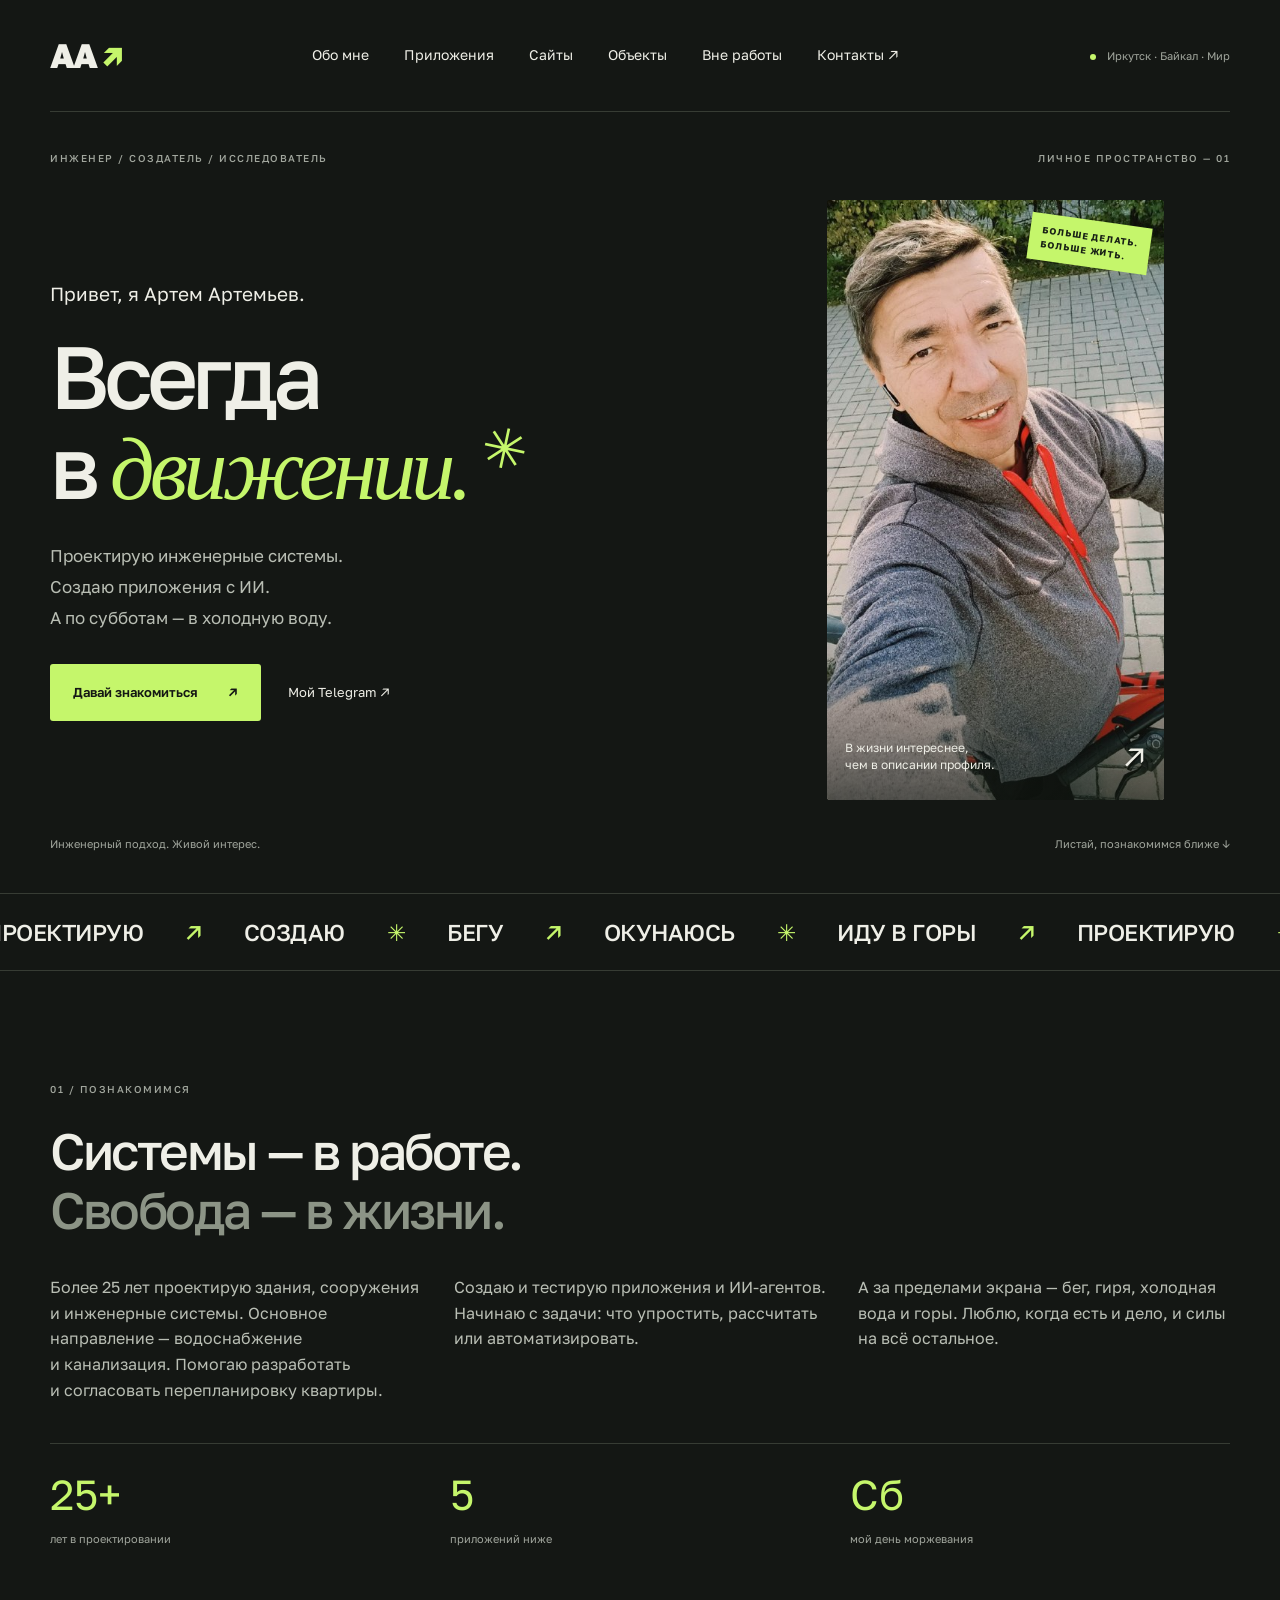
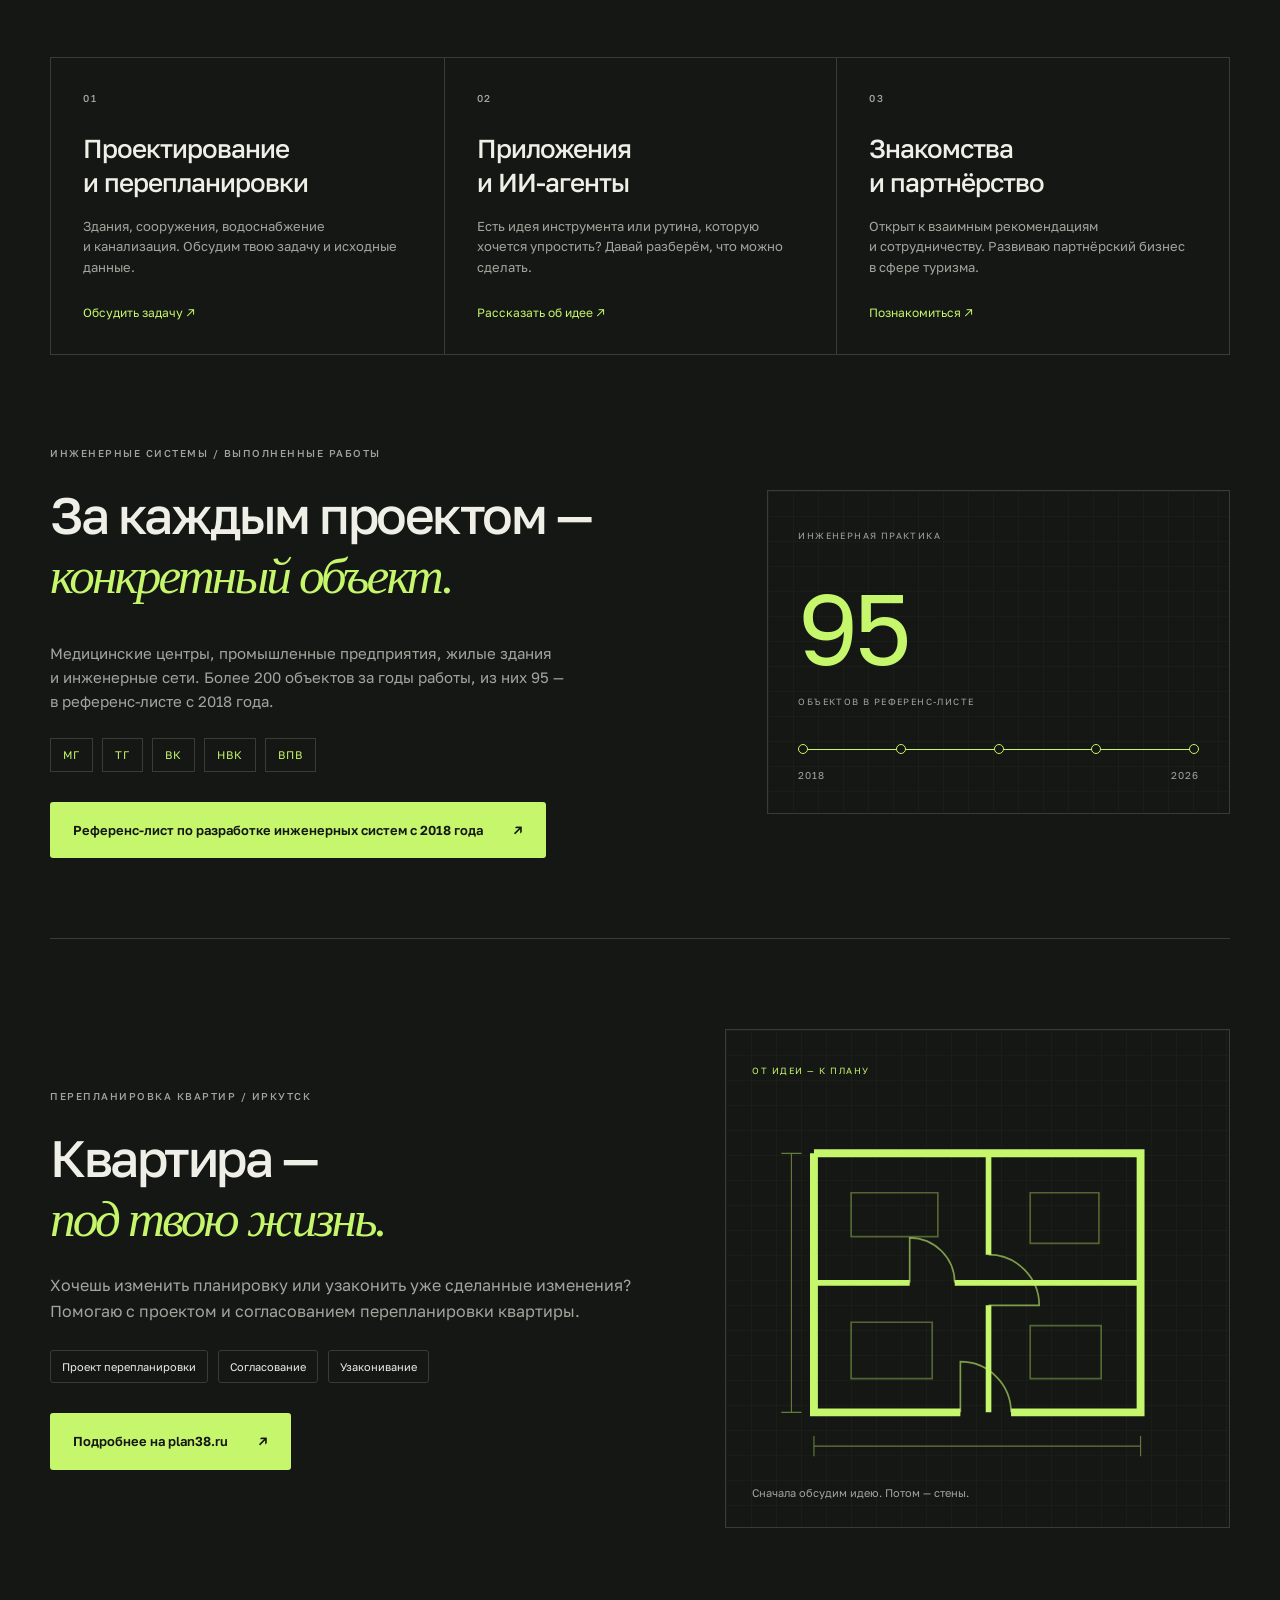
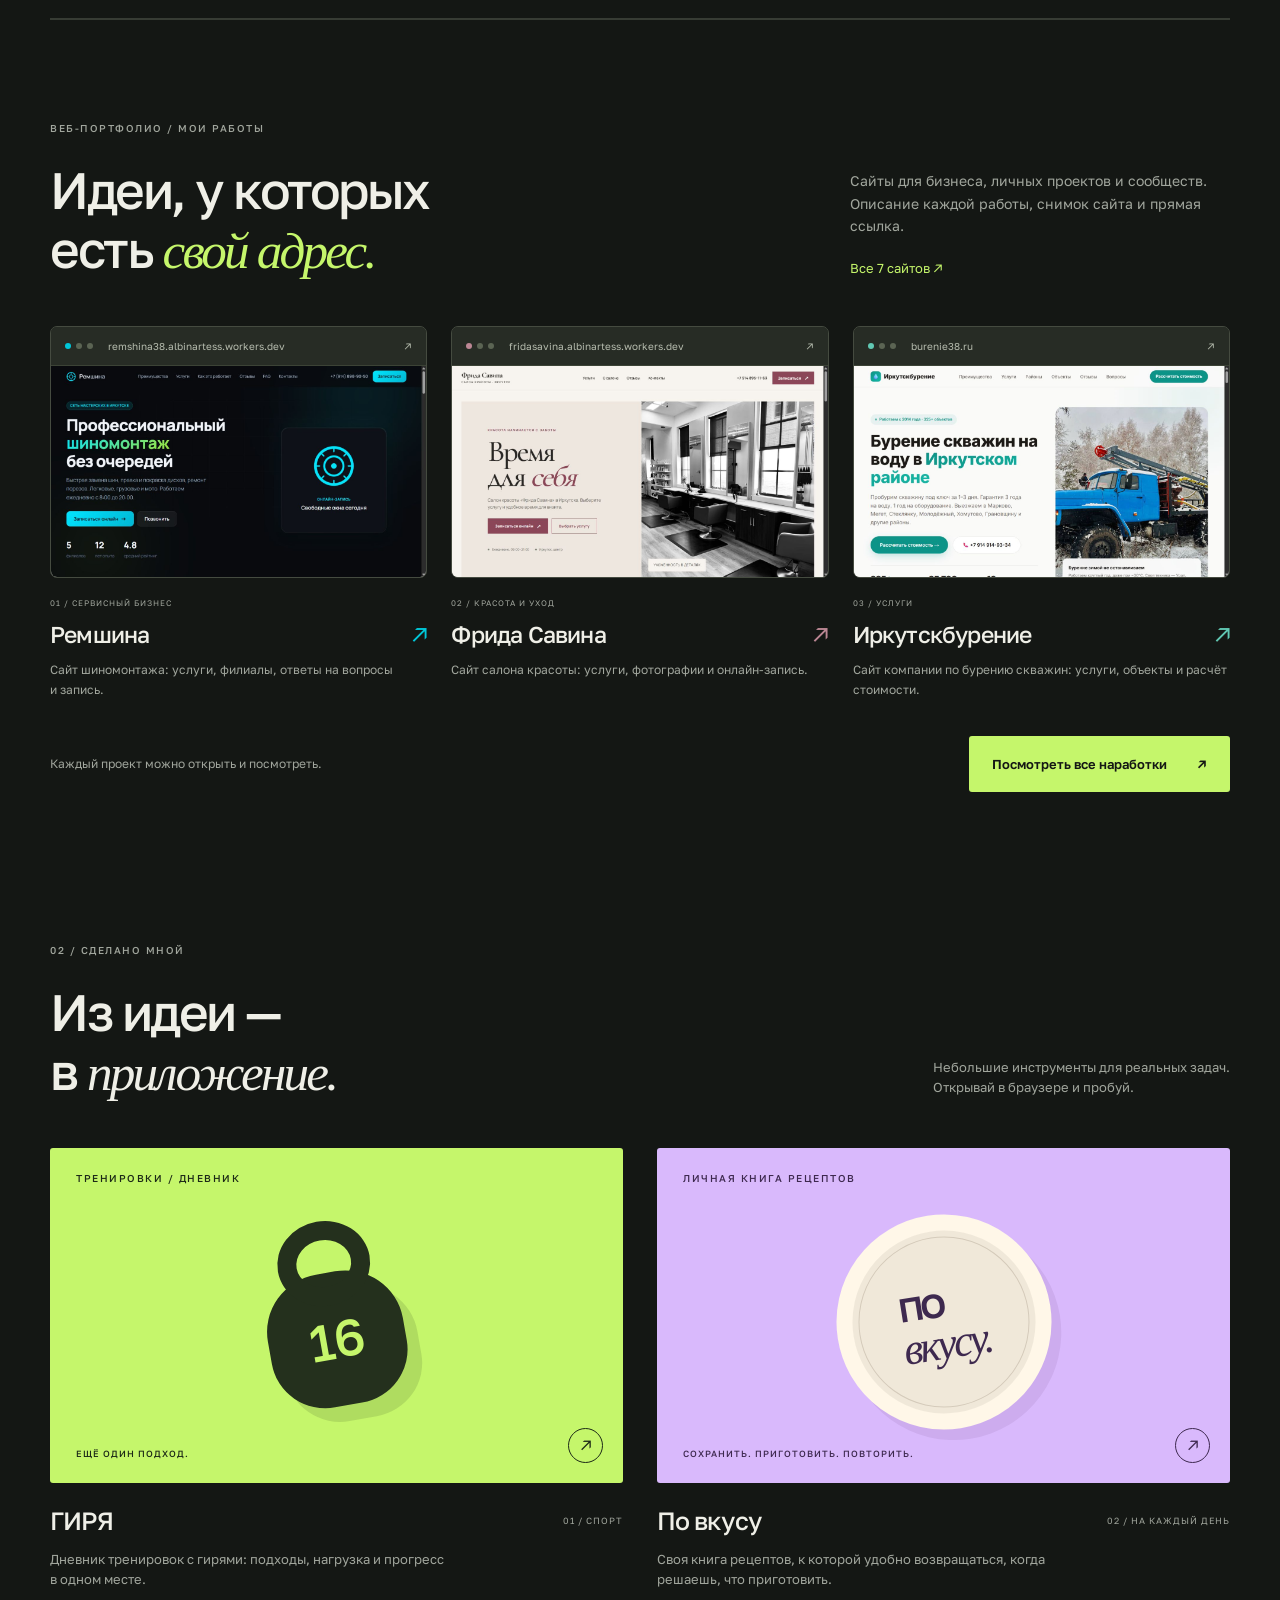
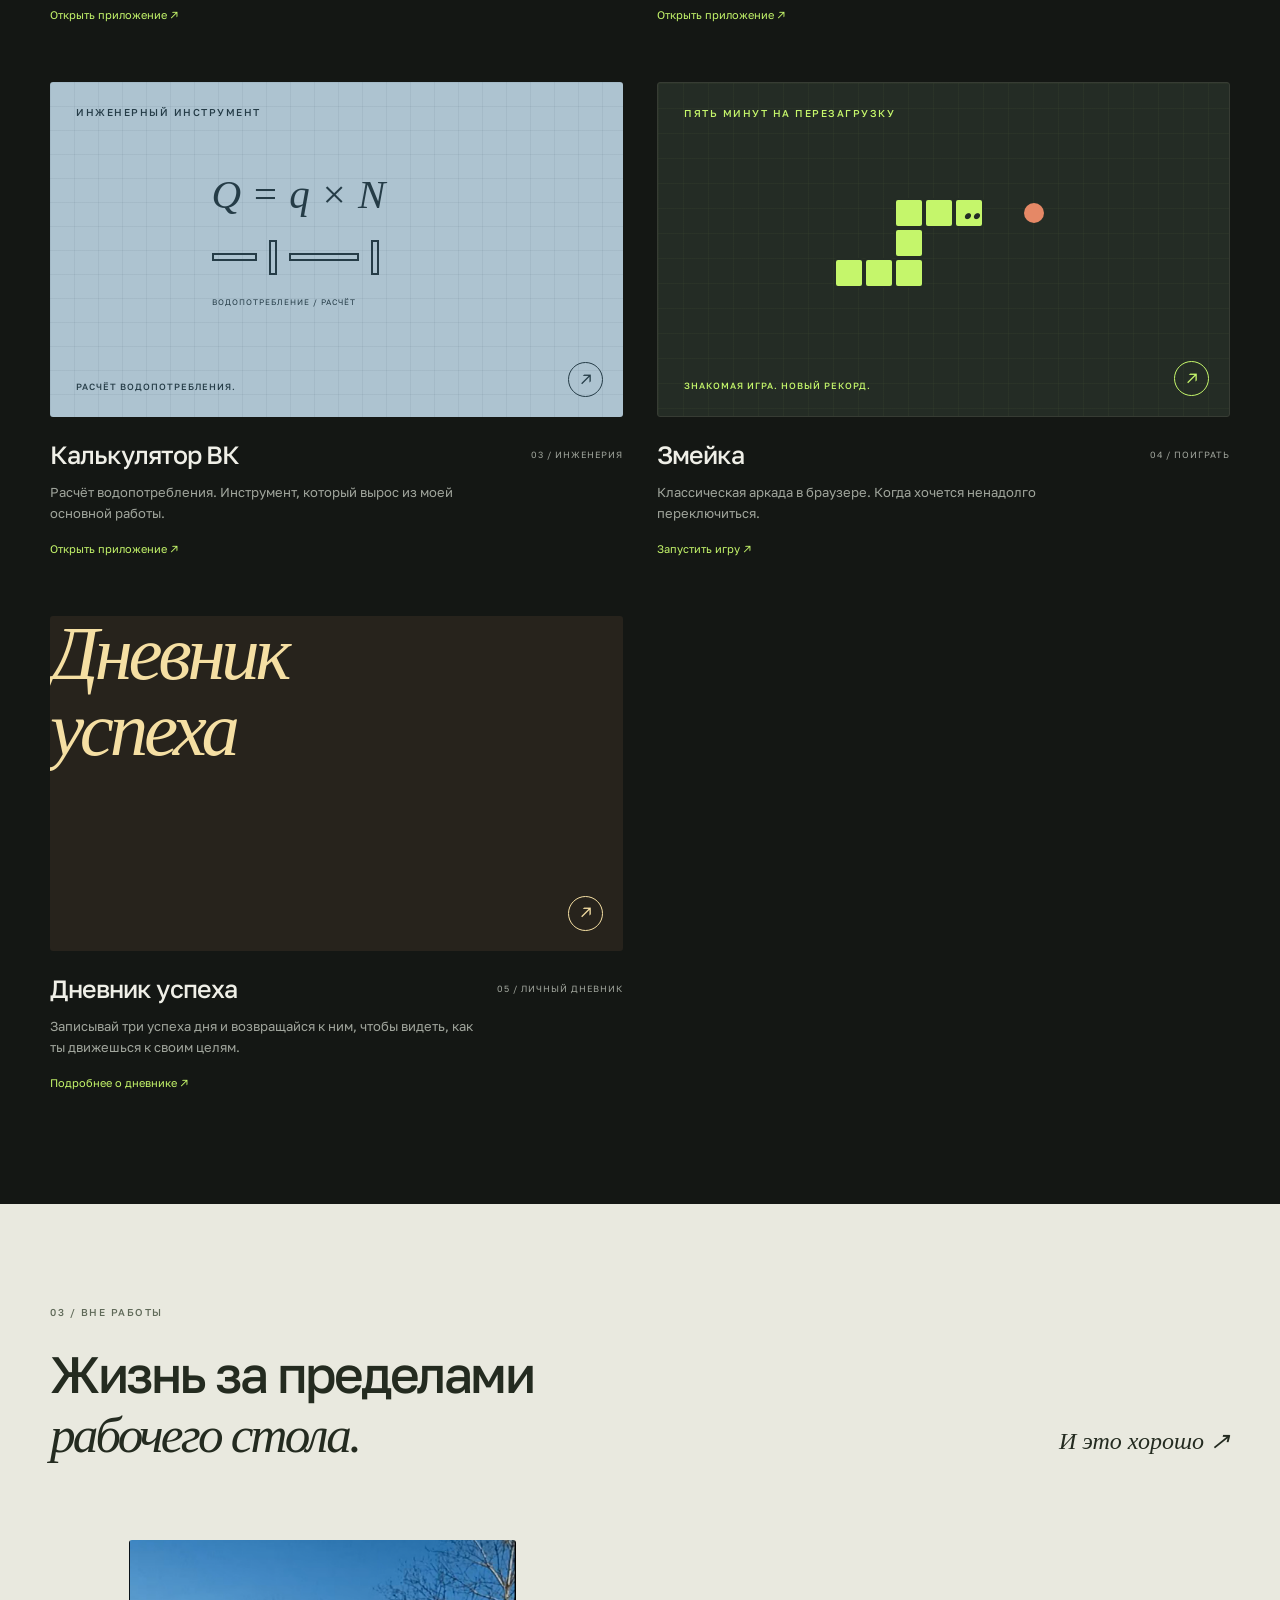
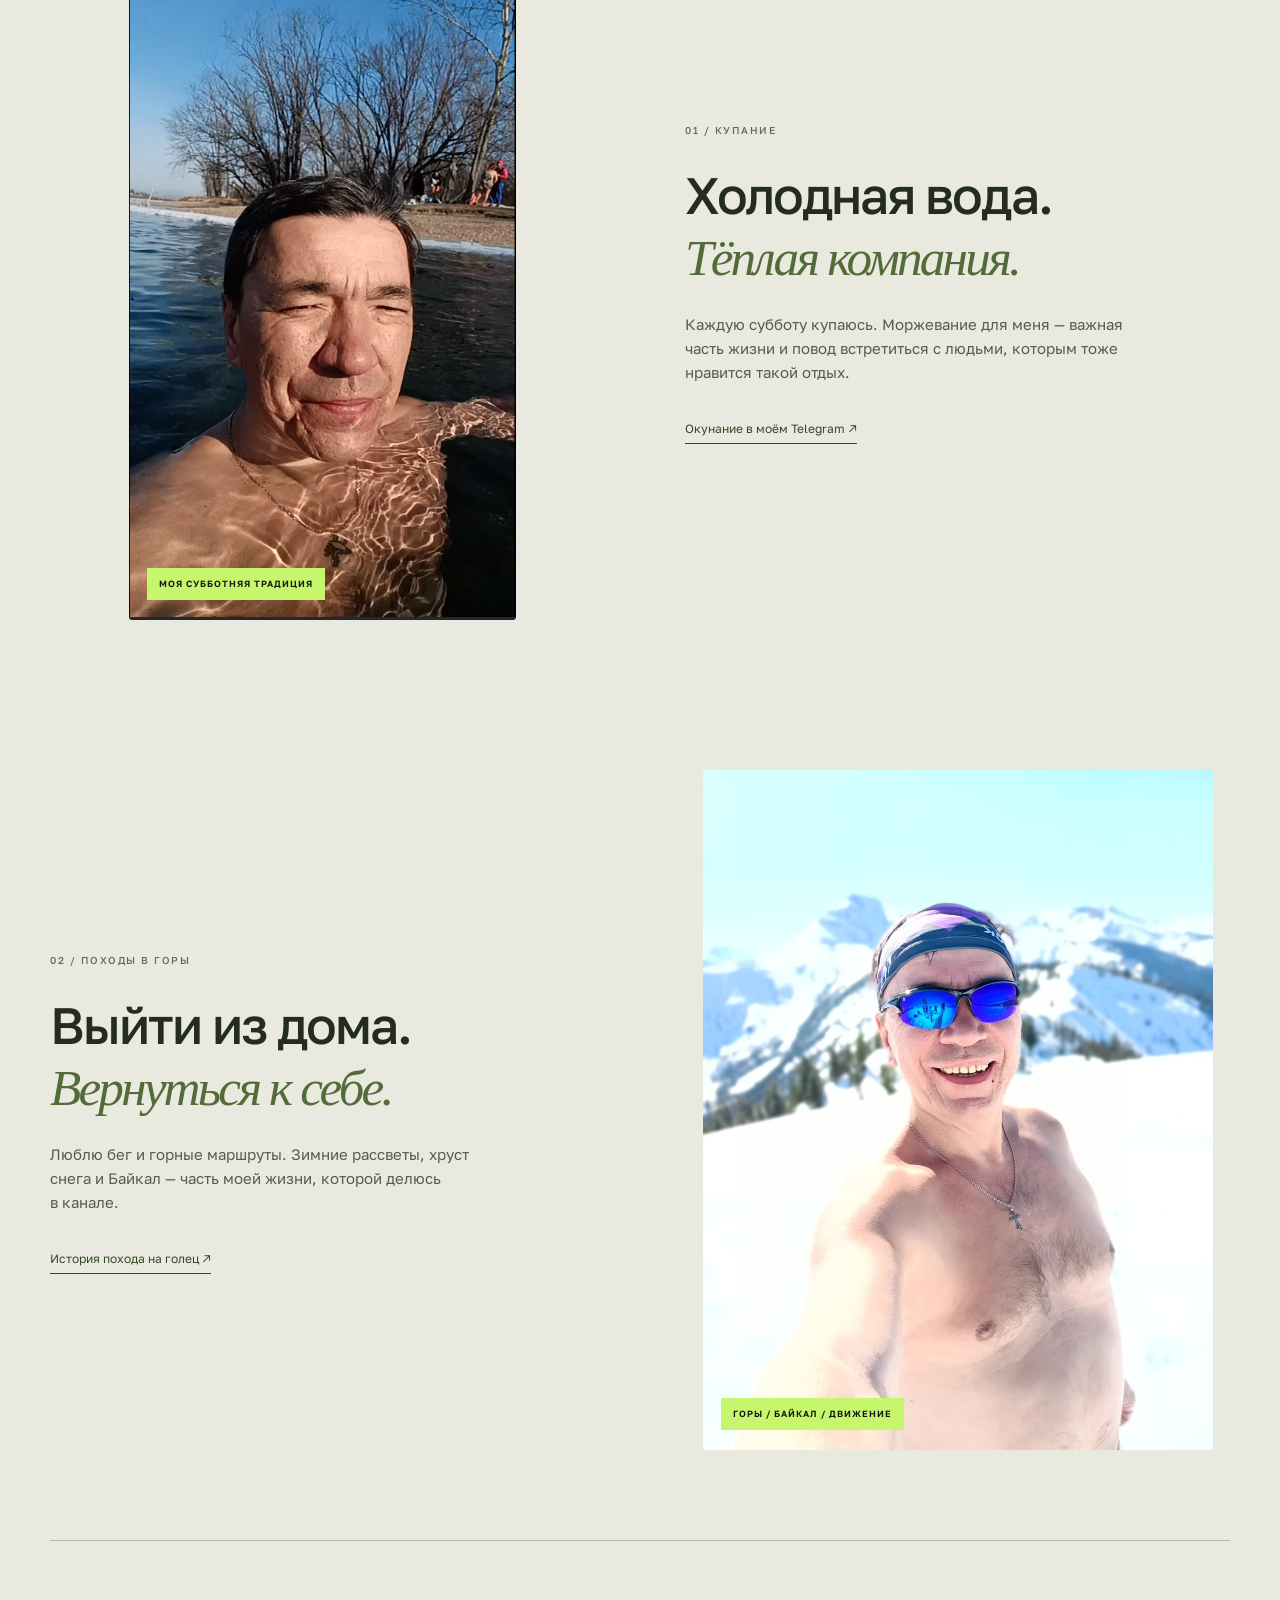
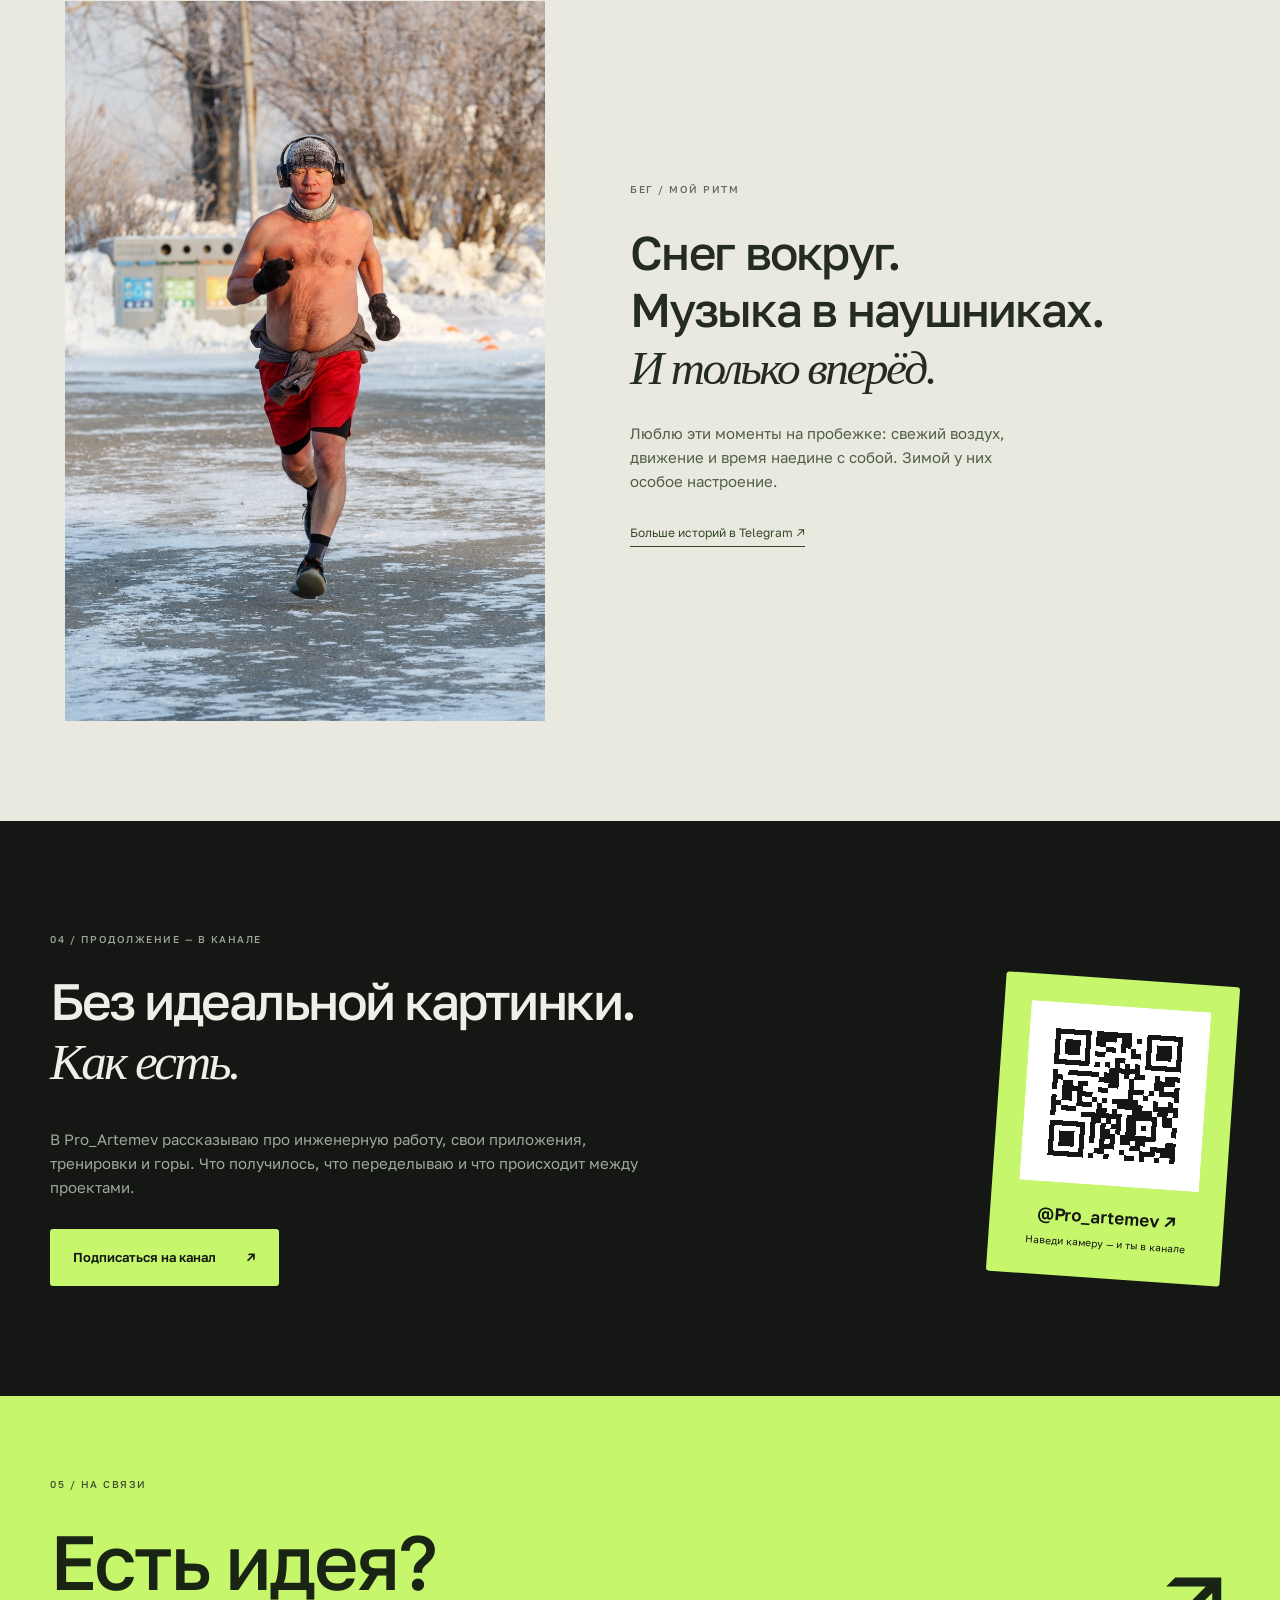
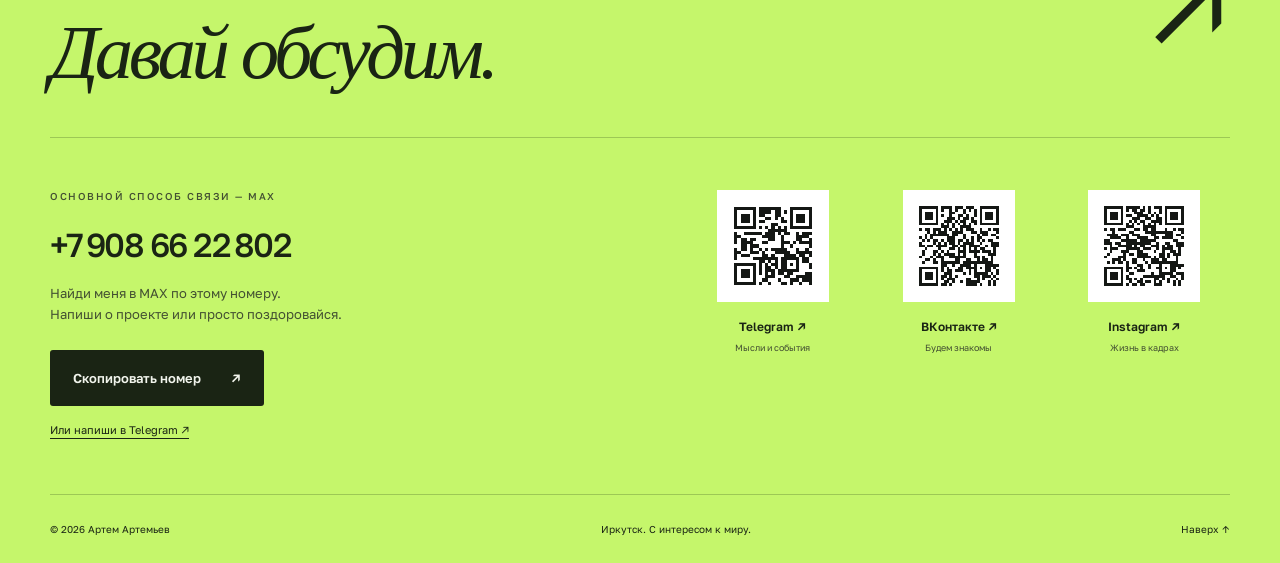
==== commit d88f71fd: "Link the success diary landing page from the homepage" ====
--- a/index.html
+++ b/index.html
@@ -47,7 +47,7 @@
   <div class="ribbon" aria-hidden="true"><div>ПРОЕКТИРУЮ <span>↗</span> СОЗДАЮ <span>✳</span> БЕГУ <span>↗</span> ОКУНАЮСЬ <span>✳</span> ИДУ В ГОРЫ <span>↗</span> ПРОЕКТИРУЮ <span>✳</span></div></div>
   <section id="about" class="section wrap about">
     <div class="section-label">01 / ПОЗНАКОМИМСЯ</div>
-    <div><h2>Системы — в работе.<br><span class="muted">Свобода — в жизни.</span></h2><div class="about-text"><p>Более 25 лет проектирую здания, сооружения и инженерные системы. Основное направление — водоснабжение и канализация. Помогаю разработать и согласовать перепланировку квартиры.</p><p>Создаю и тестирую приложения и ИИ-агентов. Начинаю с задачи: что упростить, рассчитать или автоматизировать.</p><p>А за пределами экрана — бег, гиря, холодная вода и горы. Люблю, когда есть и дело, и силы на всё остальное.</p></div><div class="stats"><div><strong>25+</strong><span>лет в проектировании</span></div><div><strong>4</strong><span>приложения ниже</span></div><div><strong>Сб</strong><span>мой день моржевания</span></div></div></div>
+    <div><h2>Системы — в работе.<br><span class="muted">Свобода — в жизни.</span></h2><div class="about-text"><p>Более 25 лет проектирую здания, сооружения и инженерные системы. Основное направление — водоснабжение и канализация. Помогаю разработать и согласовать перепланировку квартиры.</p><p>Создаю и тестирую приложения и ИИ-агентов. Начинаю с задачи: что упростить, рассчитать или автоматизировать.</p><p>А за пределами экрана — бег, гиря, холодная вода и горы. Люблю, когда есть и дело, и силы на всё остальное.</p></div><div class="stats"><div><strong>25+</strong><span>лет в проектировании</span></div><div><strong>5</strong><span>приложений ниже</span></div><div><strong>Сб</strong><span>мой день моржевания</span></div></div></div>
   </section>
   <section class="services wrap" aria-label="С чем можно обратиться">
     <a href="#contact"><span class="small">01</span><h3>Проектирование<br>и перепланировки</h3><p>Здания, сооружения, водоснабжение и канализация. Обсудим твою задачу и исходные данные.</p><span class="service-link">Обсудить задачу ↗</span></a>
@@ -94,6 +94,12 @@
       <a class="project" href="https://albinartess.github.io/po-vkusu/" target="_blank" rel="noopener noreferrer"><div class="project-art recipes"><span class="art-label">ЛИЧНАЯ КНИГА РЕЦЕПТОВ</span><div class="plate"><span>по<br><i>вкусу.</i></span></div><span class="art-bottom">СОХРАНИТЬ. ПРИГОТОВИТЬ. ПОВТОРИТЬ.</span><span class="round-arrow">↗</span></div><div class="project-title"><h3>По вкусу</h3><span>02 / НА КАЖДЫЙ ДЕНЬ</span></div><p>Своя книга рецептов, к которой удобно возвращаться, когда решаешь, что приготовить.</p><span class="open-project">Открыть приложение ↗</span></a>
       <a class="project" href="https://albinartess.github.io/vk-calculator/" target="_blank" rel="noopener noreferrer"><div class="project-art calculator"><span class="art-label">ИНЖЕНЕРНЫЙ ИНСТРУМЕНТ</span><div class="calc-visual"><span>Q = q × N</span><div class="pipes"><i></i><i></i><i></i><i></i></div><small>ВОДОПОТРЕБЛЕНИЕ / РАСЧЁТ</small></div><span class="art-bottom">РАСЧЁТ ВОДОПОТРЕБЛЕНИЯ.</span><span class="round-arrow">↗</span></div><div class="project-title"><h3>Калькулятор ВК</h3><span>03 / ИНЖЕНЕРИЯ</span></div><p>Расчёт водопотребления. Инструмент, который вырос из моей основной работы.</p><span class="open-project">Открыть приложение ↗</span></a>
       <a class="project" href="https://albinartess.github.io/Zmeyka/" target="_blank" rel="noopener noreferrer"><div class="project-art snake"><span class="art-label">ПЯТЬ МИНУТ НА ПЕРЕЗАГРУЗКУ</span><div class="snake-visual" aria-hidden="true"><i></i><i></i><i></i><i></i><i></i><i></i><i></i><b></b></div><span class="art-bottom">ЗНАКОМАЯ ИГРА. НОВЫЙ РЕКОРД.</span><span class="round-arrow">↗</span></div><div class="project-title"><h3>Змейка</h3><span>04 / ПОИГРАТЬ</span></div><p>Классическая аркада в браузере. Когда хочется ненадолго переключиться.</p><span class="open-project">Запустить игру ↗</span></a>
+      <a class="project" href="https://dnevnik-uspeha.ru/landing.html" target="_blank" rel="noopener noreferrer">
+        <div class="project-art" style="background:#27231c;color:#f5dfa3"><span class="serif" style="margin:auto;font-size:clamp(2.5rem,6vw,5rem);line-height:1">Дневник<br>успеха</span><span class="round-arrow" aria-hidden="true">↗</span></div>
+        <div class="project-title"><h3>Дневник успеха</h3><span>05 / ЛИЧНЫЙ ДНЕВНИК</span></div>
+        <p>Записывай три успеха дня и возвращайся к ним, чтобы видеть, как ты движешься к своим целям.</p>
+        <span class="open-project">Подробнее о дневнике ↗</span>
+      </a>
     </div>
   </section>
   <section id="life" class="life">
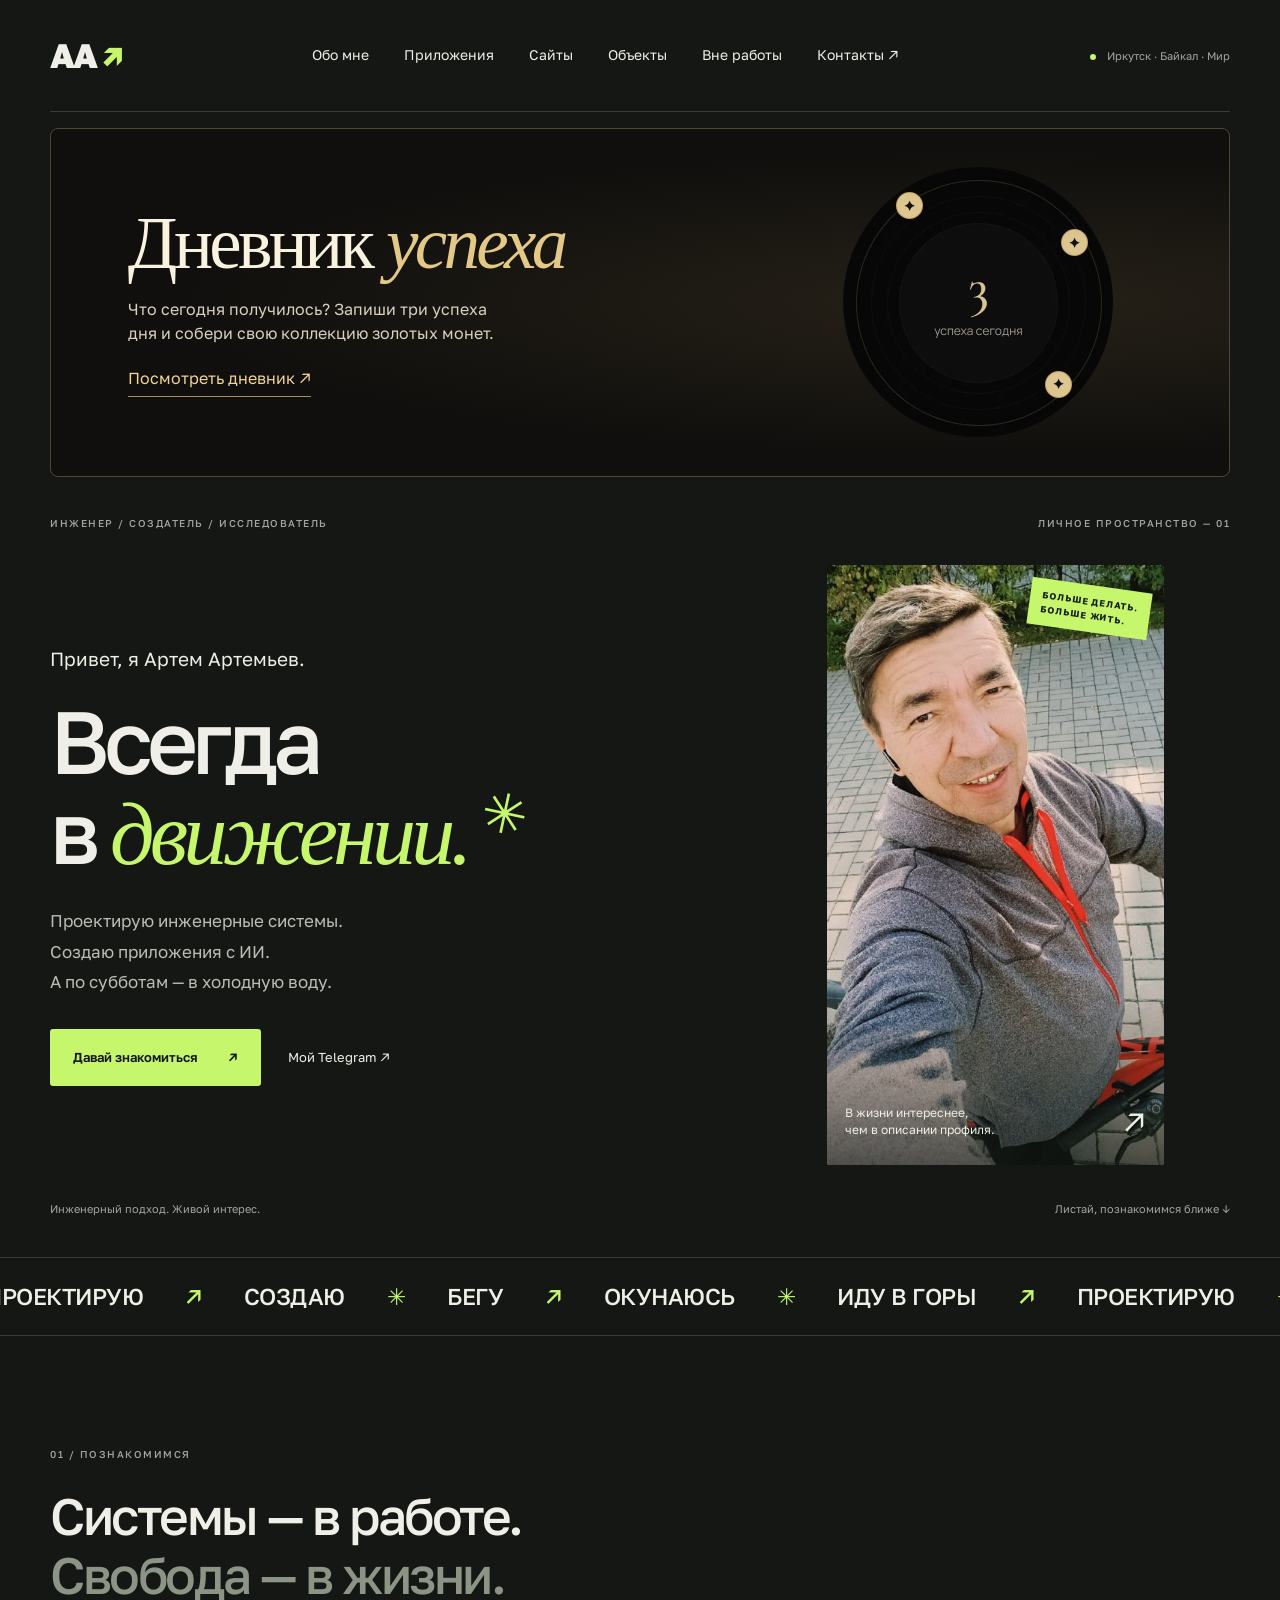
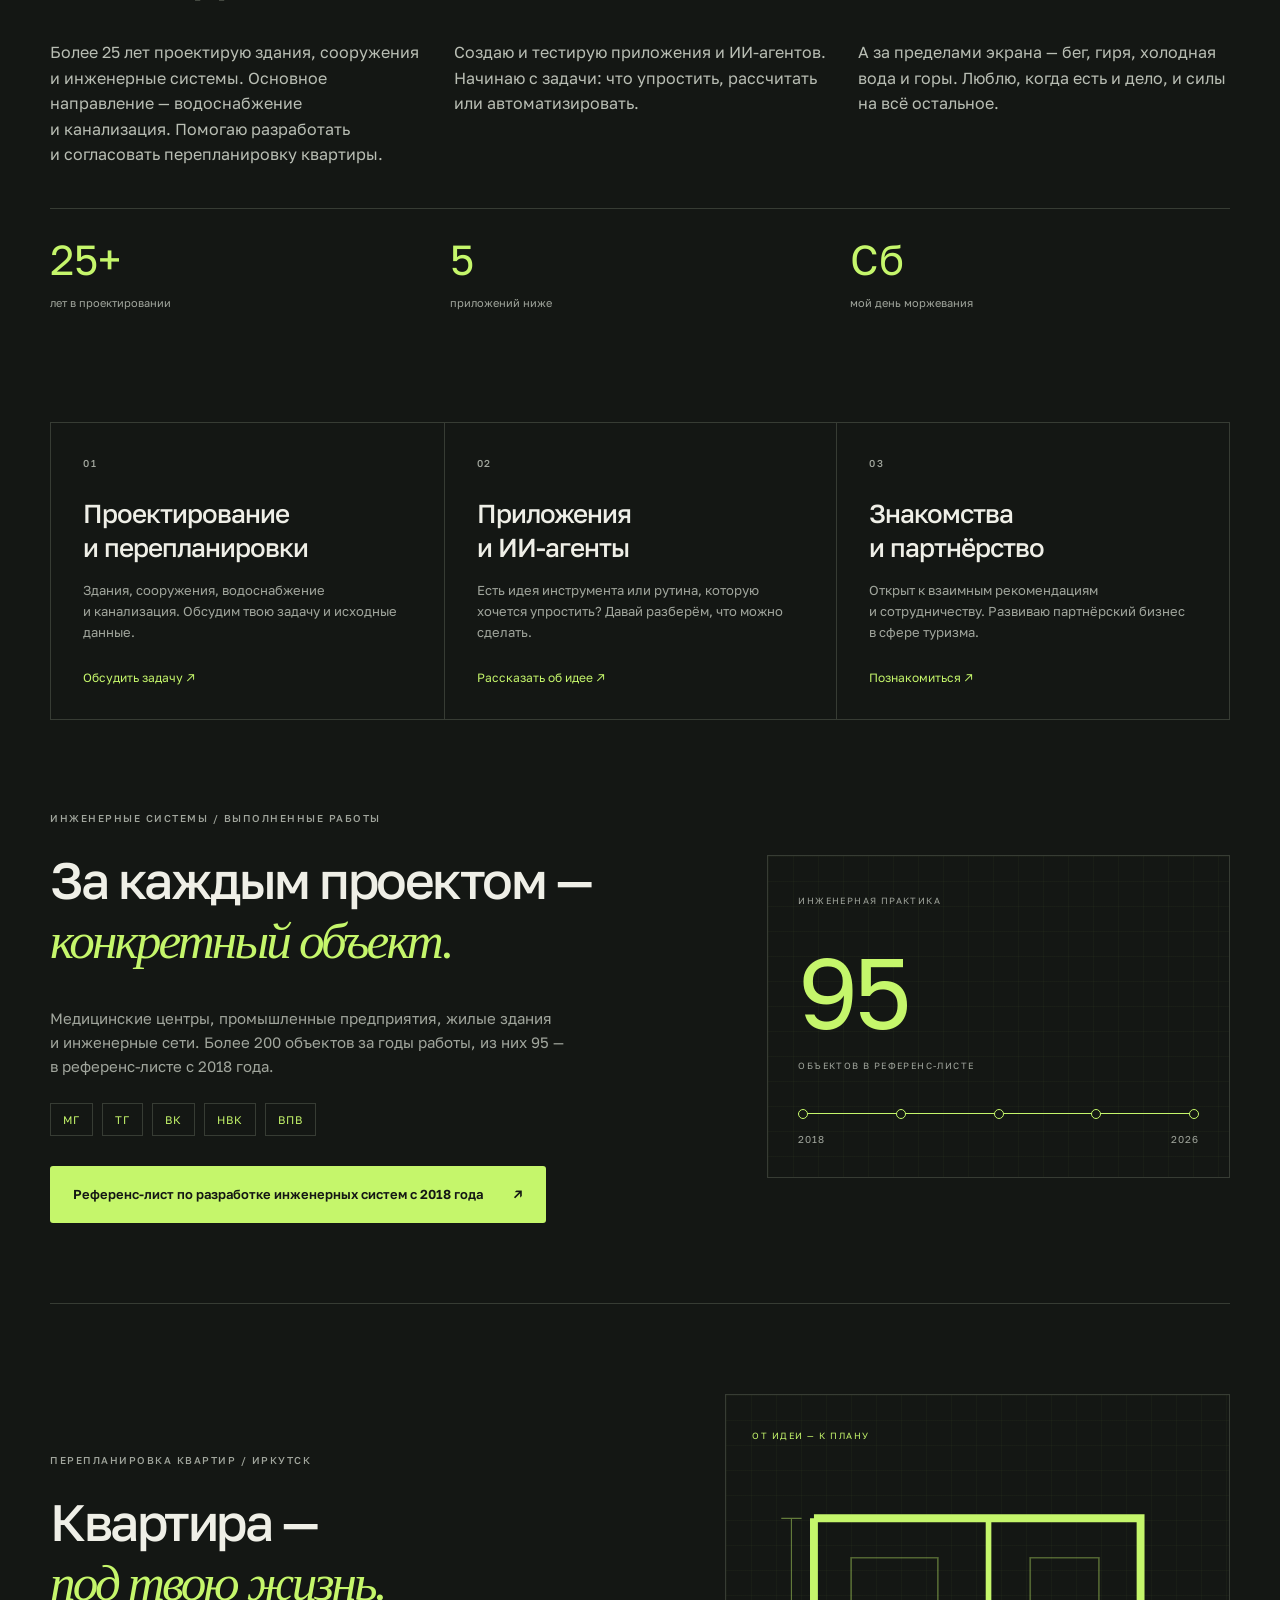
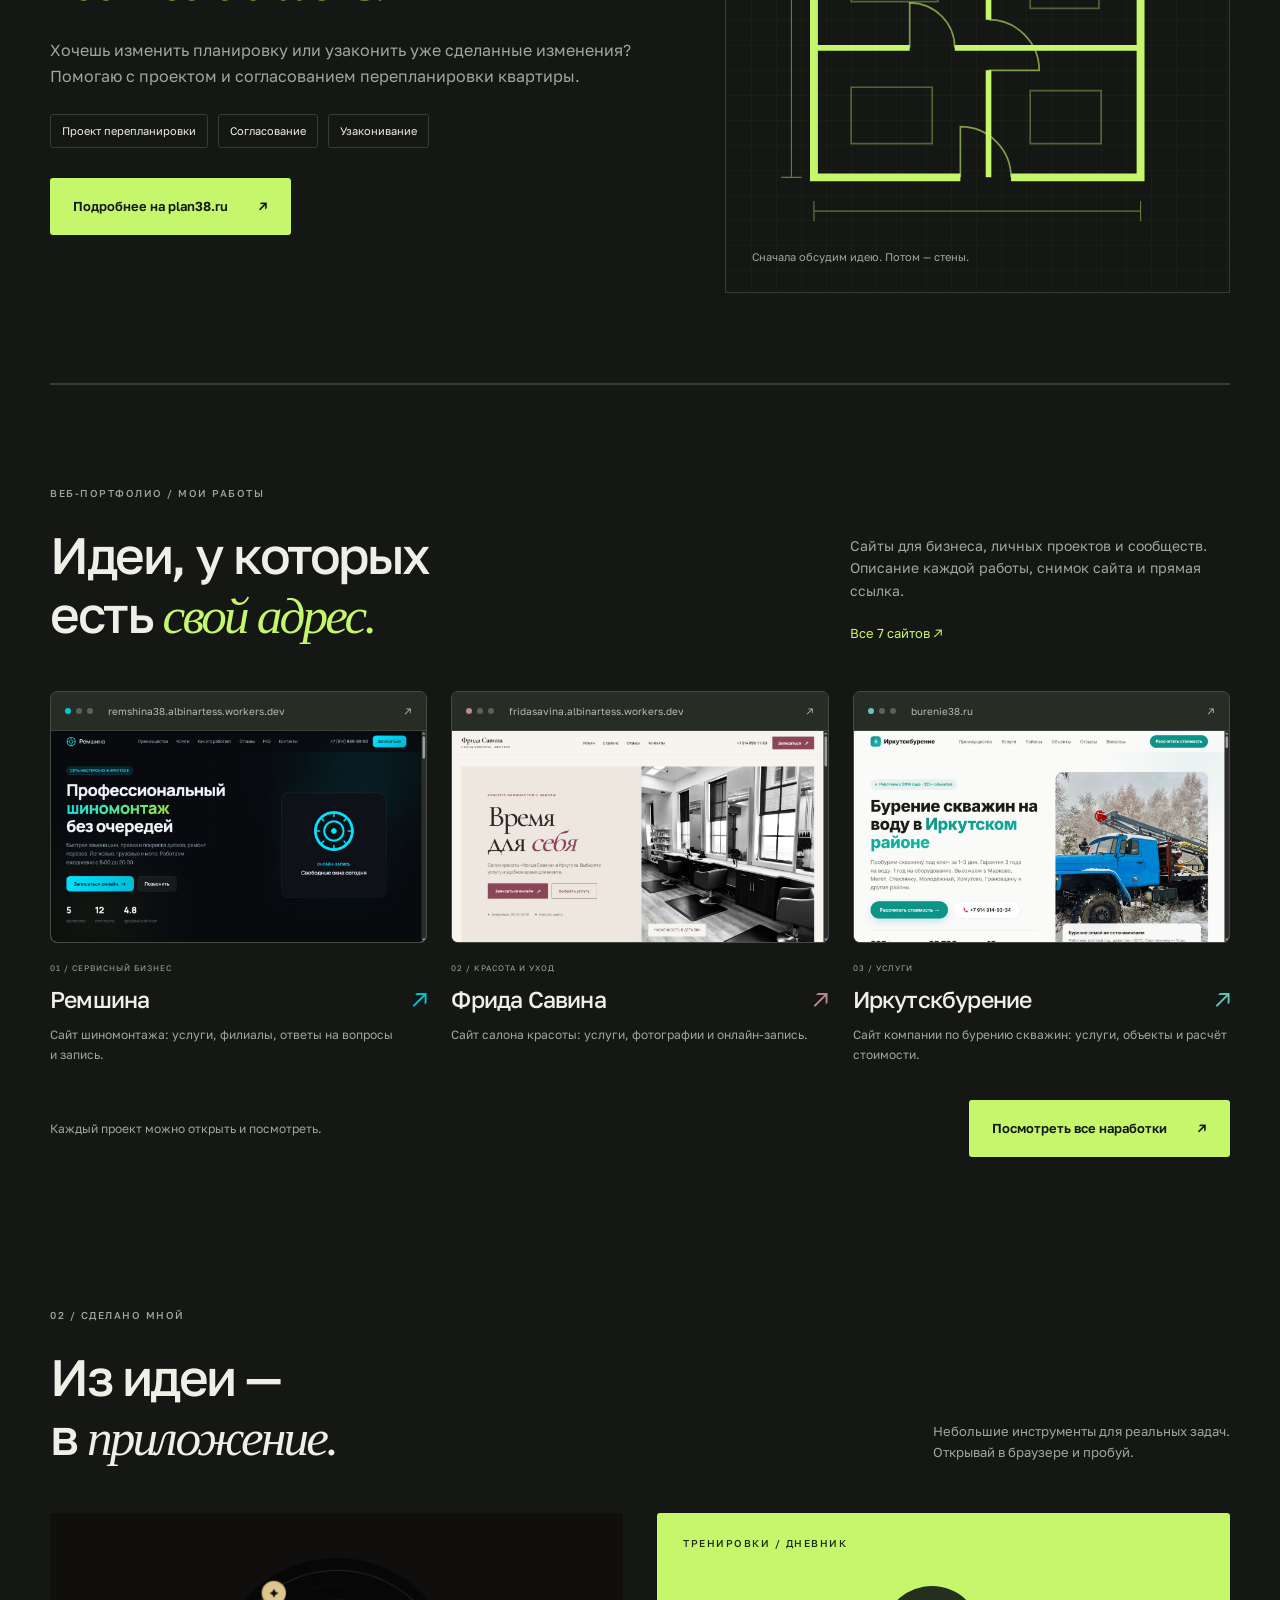
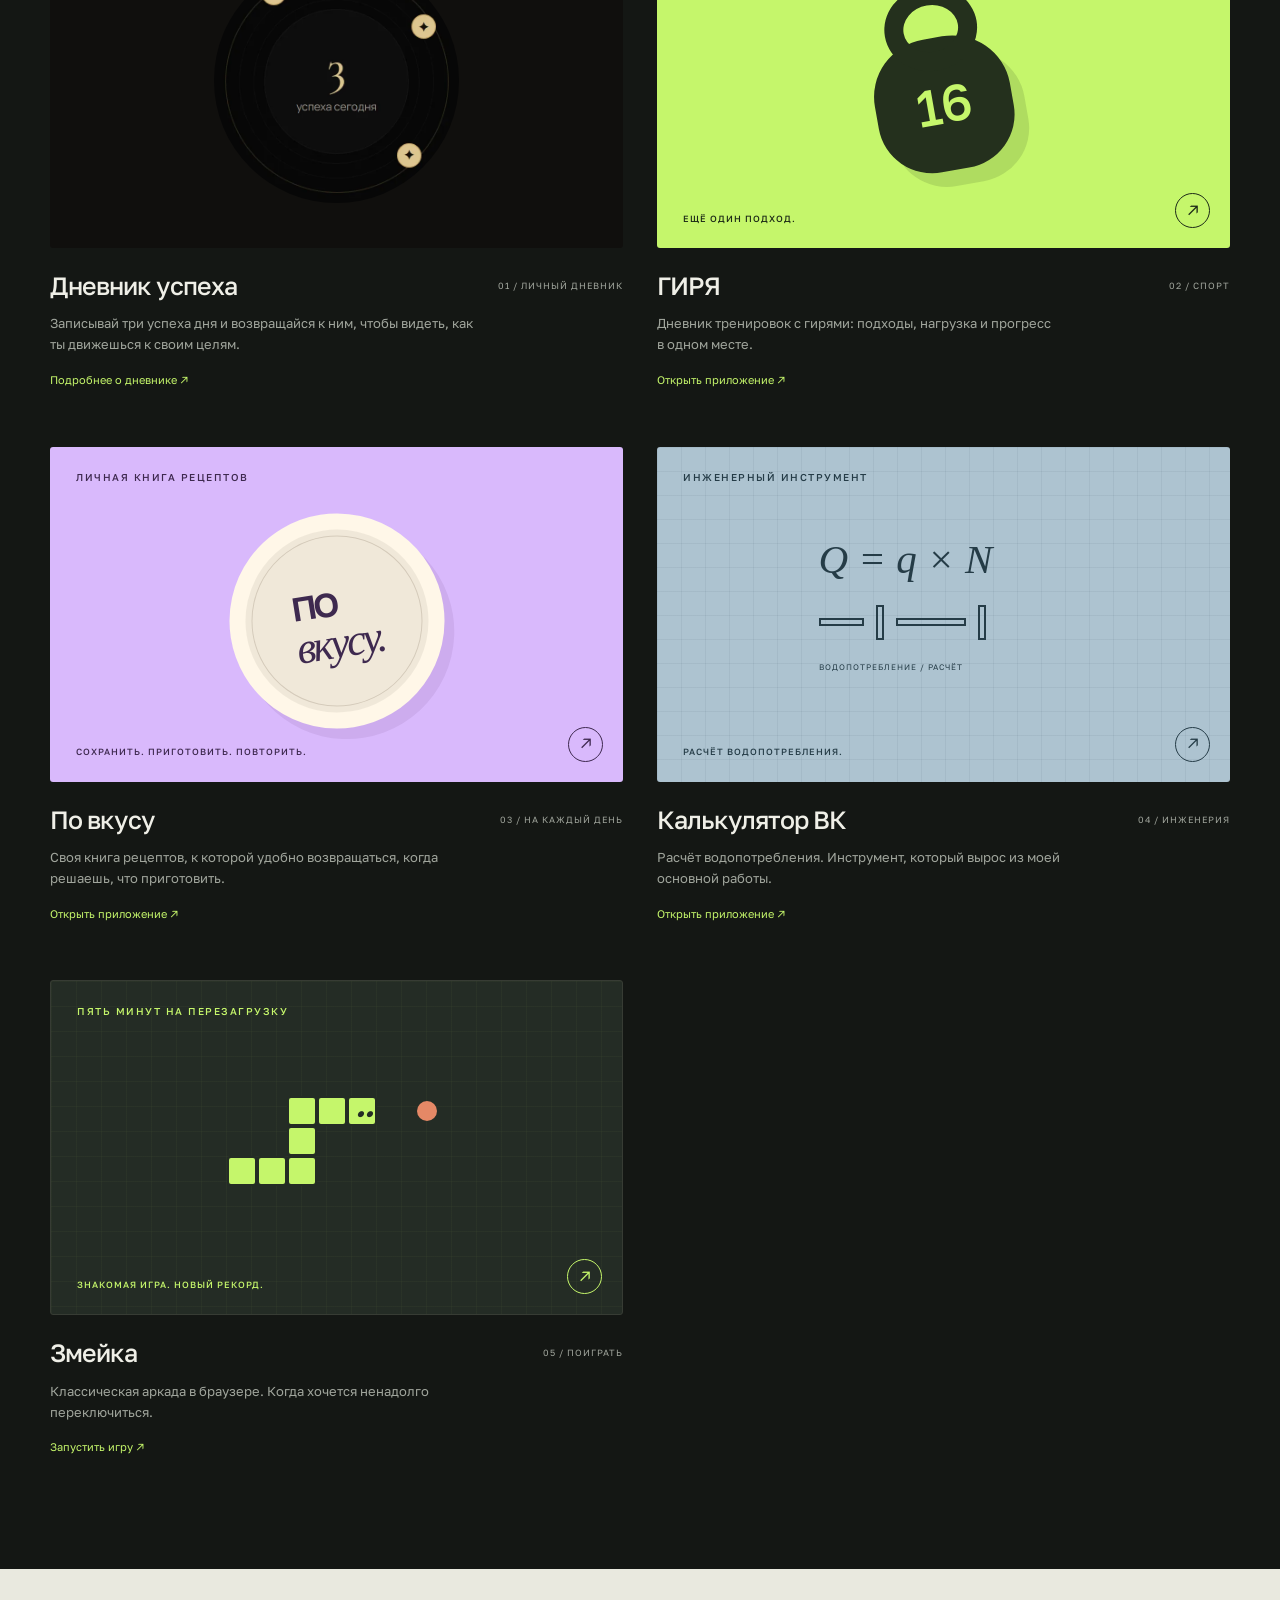
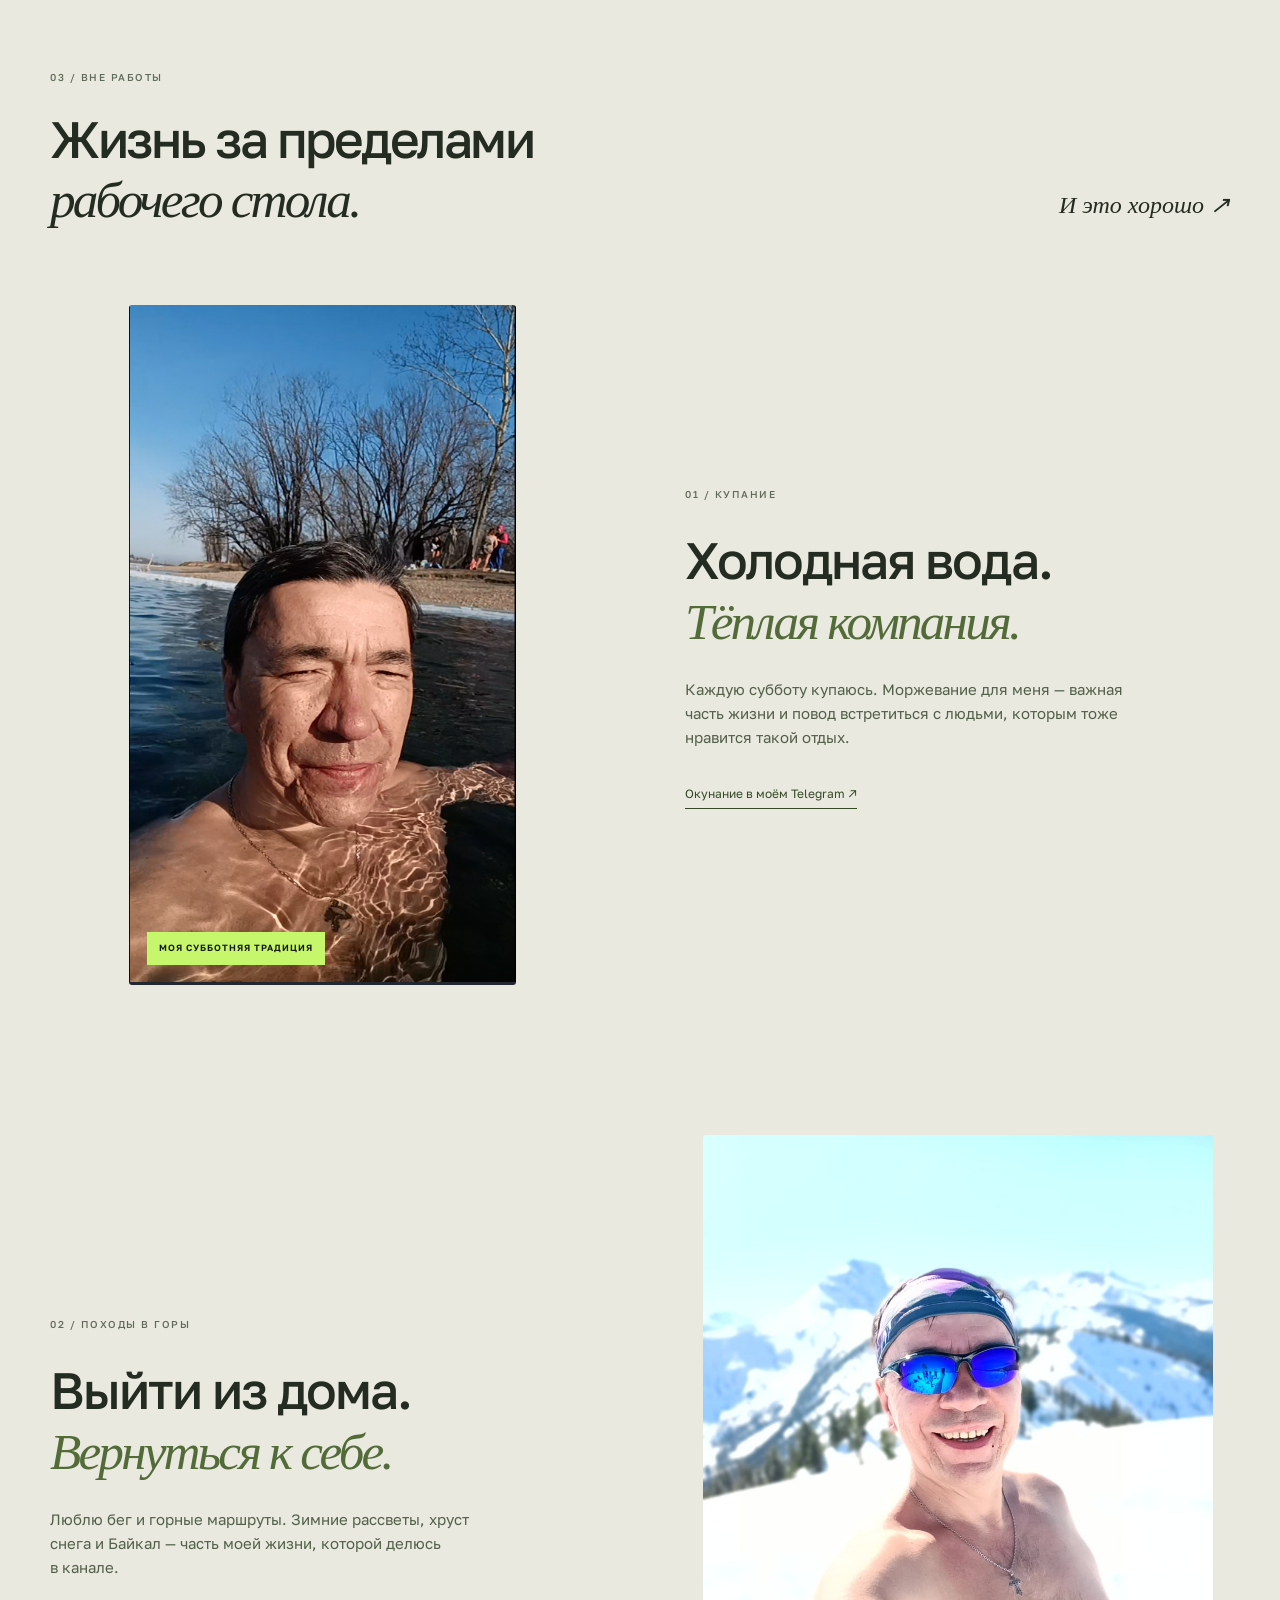
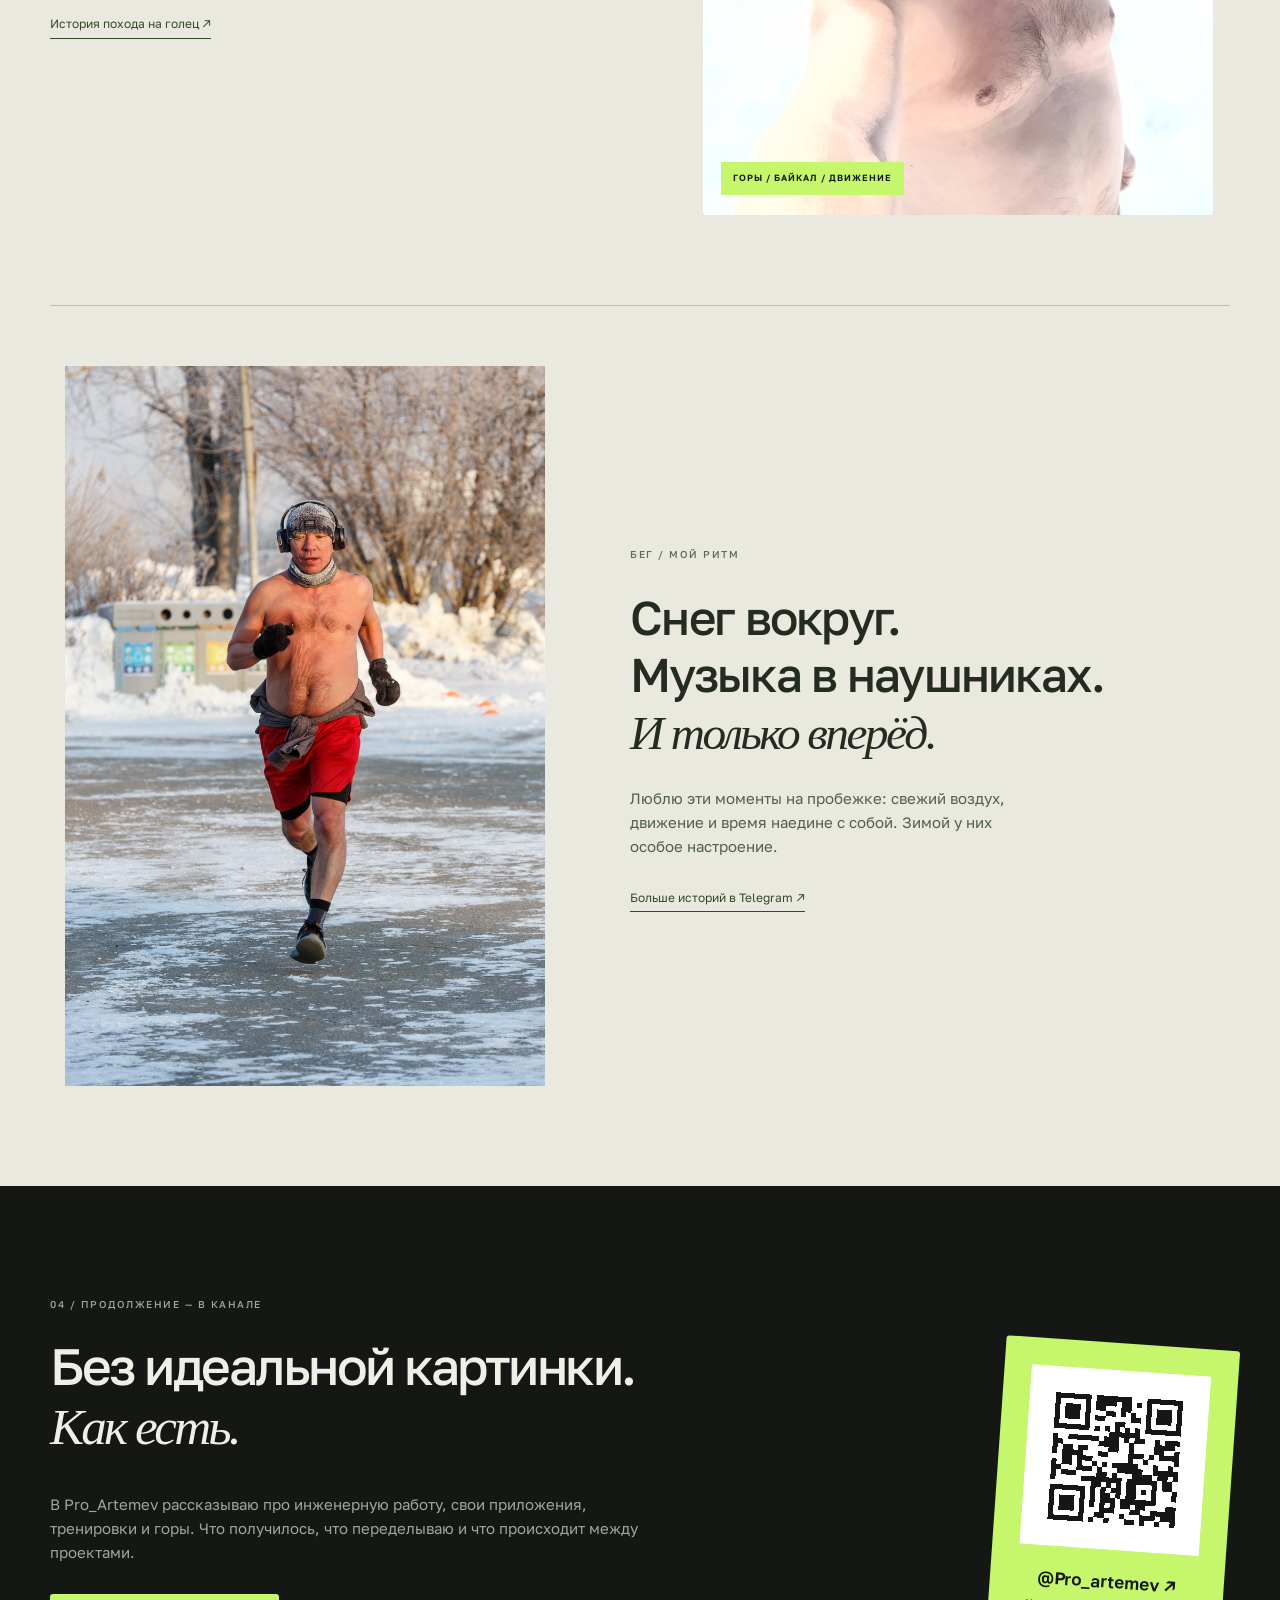
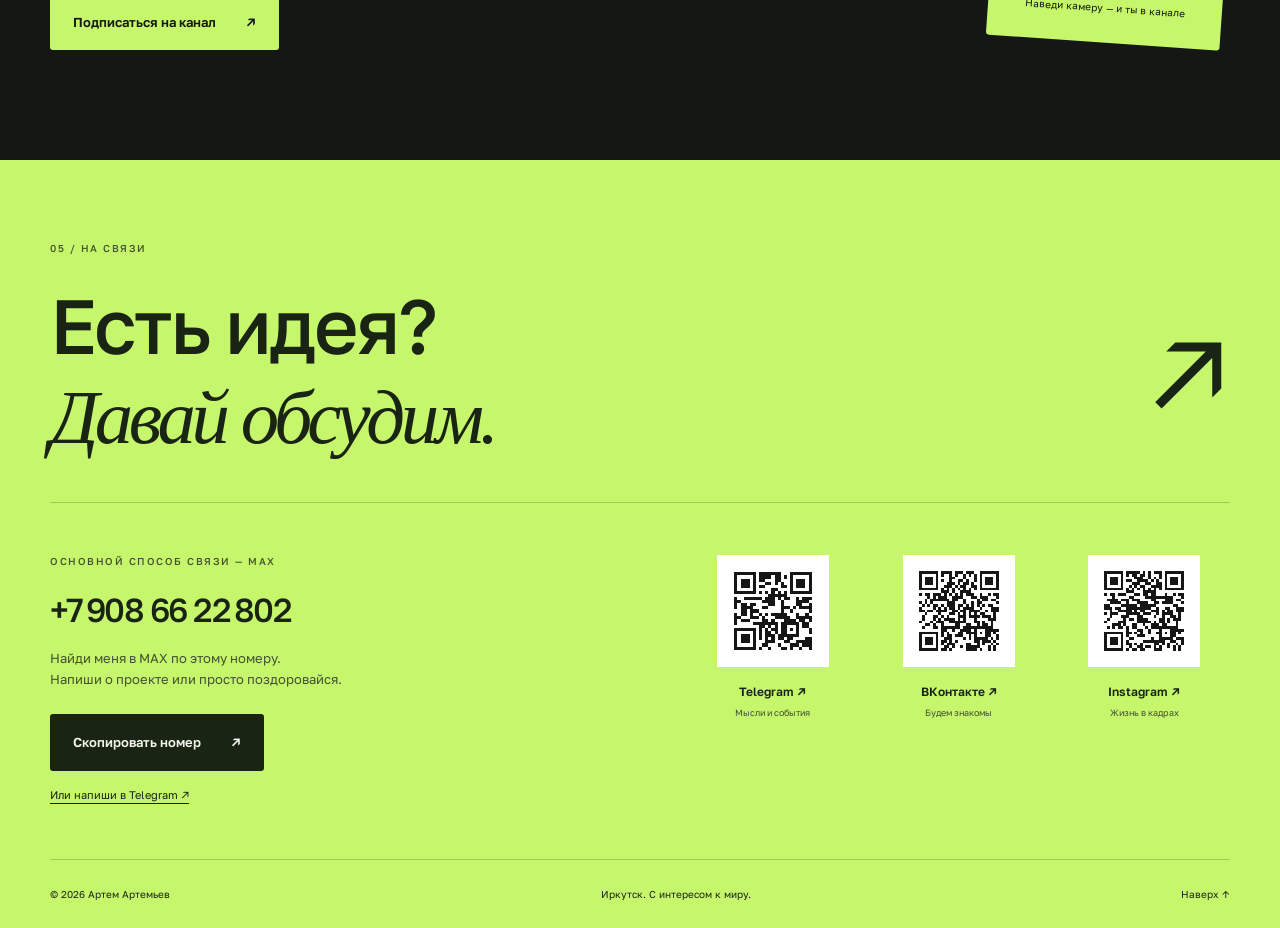
==== commit 23e10fd6: "Feature the success diary and its gold coins on the first screen" ====
--- a/index.html
+++ b/index.html
@@ -22,7 +22,7 @@
   <meta property="og:title" content="Артем Артемьев — всегда в движении">
   <meta property="og:description" content="Проектирую. Создаю приложения. Бегаю. Каждую субботу — в холодную воду. Давай знакомиться.">
   <link rel="icon" href="assets/favicon.svg" type="image/svg+xml">
-  <link rel="stylesheet" href="style.css?v=20261031-portfolio">
+  <link rel="stylesheet" href="style.css?v=20261117-diary">
   <link rel="stylesheet" href="portfolio.css?v=20261031">
   <link rel="stylesheet" href="engineering.css?v=20261031">
   <script src="app.js" defer></script>
@@ -36,6 +36,14 @@
   <span class="location"><i></i> Иркутск · Байкал · Мир</span>
 </header>
 <main id="main">
+  <a class="diary-feature wrap" href="https://dnevnik-uspeha.ru/landing.html" target="_blank" rel="noopener noreferrer">
+    <div class="diary-copy">
+      <h2>Дневник <i>успеха</i></h2>
+      <p>Что сегодня получилось? Запиши три успеха дня и собери свою коллекцию золотых монет.</p>
+      <span class="diary-link">Посмотреть дневник ↗</span>
+    </div>
+    <span class="diary-orbit"><img src="assets/diary-today.webp" alt="Три золотые монеты вокруг счётчика успехов за день" width="786" height="1746"></span>
+  </a>
   <section class="hero wrap" aria-labelledby="hero-title">
     <div class="eyebrow"><span>ИНЖЕНЕР / СОЗДАТЕЛЬ / ИССЛЕДОВАТЕЛЬ</span><span class="index">ЛИЧНОЕ ПРОСТРАНСТВО — 01</span></div>
     <div class="hero-grid">
@@ -90,16 +98,17 @@
   <section id="projects" class="section wrap projects">
     <div class="section-top"><div><div class="section-label">02 / СДЕЛАНО МНОЙ</div><h2>Из идеи —<br>в <span class="serif">приложение.</span></h2></div><p>Небольшие инструменты для реальных задач.<br>Открывай в браузере и пробуй.</p></div>
     <div class="project-grid">
-      <a class="project" href="https://albinartess.github.io/girya-training-journal/dist/#" target="_blank" rel="noopener noreferrer"><div class="project-art kettlebell"><span class="art-label">ТРЕНИРОВКИ / ДНЕВНИК</span><div class="bell"><div></div><b>16</b></div><span class="art-bottom">ЕЩЁ ОДИН ПОДХОД.</span><span class="round-arrow">↗</span></div><div class="project-title"><h3>ГИРЯ</h3><span>01 / СПОРТ</span></div><p>Дневник тренировок с гирями: подходы, нагрузка и прогресс в одном месте.</p><span class="open-project">Открыть приложение ↗</span></a>
-      <a class="project" href="https://albinartess.github.io/po-vkusu/" target="_blank" rel="noopener noreferrer"><div class="project-art recipes"><span class="art-label">ЛИЧНАЯ КНИГА РЕЦЕПТОВ</span><div class="plate"><span>по<br><i>вкусу.</i></span></div><span class="art-bottom">СОХРАНИТЬ. ПРИГОТОВИТЬ. ПОВТОРИТЬ.</span><span class="round-arrow">↗</span></div><div class="project-title"><h3>По вкусу</h3><span>02 / НА КАЖДЫЙ ДЕНЬ</span></div><p>Своя книга рецептов, к которой удобно возвращаться, когда решаешь, что приготовить.</p><span class="open-project">Открыть приложение ↗</span></a>
-      <a class="project" href="https://albinartess.github.io/vk-calculator/" target="_blank" rel="noopener noreferrer"><div class="project-art calculator"><span class="art-label">ИНЖЕНЕРНЫЙ ИНСТРУМЕНТ</span><div class="calc-visual"><span>Q = q × N</span><div class="pipes"><i></i><i></i><i></i><i></i></div><small>ВОДОПОТРЕБЛЕНИЕ / РАСЧЁТ</small></div><span class="art-bottom">РАСЧЁТ ВОДОПОТРЕБЛЕНИЯ.</span><span class="round-arrow">↗</span></div><div class="project-title"><h3>Калькулятор ВК</h3><span>03 / ИНЖЕНЕРИЯ</span></div><p>Расчёт водопотребления. Инструмент, который вырос из моей основной работы.</p><span class="open-project">Открыть приложение ↗</span></a>
-      <a class="project" href="https://albinartess.github.io/Zmeyka/" target="_blank" rel="noopener noreferrer"><div class="project-art snake"><span class="art-label">ПЯТЬ МИНУТ НА ПЕРЕЗАГРУЗКУ</span><div class="snake-visual" aria-hidden="true"><i></i><i></i><i></i><i></i><i></i><i></i><i></i><b></b></div><span class="art-bottom">ЗНАКОМАЯ ИГРА. НОВЫЙ РЕКОРД.</span><span class="round-arrow">↗</span></div><div class="project-title"><h3>Змейка</h3><span>04 / ПОИГРАТЬ</span></div><p>Классическая аркада в браузере. Когда хочется ненадолго переключиться.</p><span class="open-project">Запустить игру ↗</span></a>
       <a class="project" href="https://dnevnik-uspeha.ru/landing.html" target="_blank" rel="noopener noreferrer">
-        <div class="project-art" style="background:#27231c;color:#f5dfa3"><span class="serif" style="margin:auto;font-size:clamp(2.5rem,6vw,5rem);line-height:1">Дневник<br>успеха</span><span class="round-arrow" aria-hidden="true">↗</span></div>
-        <div class="project-title"><h3>Дневник успеха</h3><span>05 / ЛИЧНЫЙ ДНЕВНИК</span></div>
+        <div class="project-art diary-art"><span class="diary-orbit"><img src="assets/diary-today.webp" alt="Три золотые монеты вокруг счётчика успехов за день" width="786" height="1746"></span></div>
+        <div class="project-title"><h3>Дневник успеха</h3><span>01 / ЛИЧНЫЙ ДНЕВНИК</span></div>
         <p>Записывай три успеха дня и возвращайся к ним, чтобы видеть, как ты движешься к своим целям.</p>
         <span class="open-project">Подробнее о дневнике ↗</span>
       </a>
+      <a class="project" href="https://albinartess.github.io/girya-training-journal/dist/#" target="_blank" rel="noopener noreferrer"><div class="project-art kettlebell"><span class="art-label">ТРЕНИРОВКИ / ДНЕВНИК</span><div class="bell"><div></div><b>16</b></div><span class="art-bottom">ЕЩЁ ОДИН ПОДХОД.</span><span class="round-arrow">↗</span></div><div class="project-title"><h3>ГИРЯ</h3><span>02 / СПОРТ</span></div><p>Дневник тренировок с гирями: подходы, нагрузка и прогресс в одном месте.</p><span class="open-project">Открыть приложение ↗</span></a>
+      <a class="project" href="https://albinartess.github.io/po-vkusu/" target="_blank" rel="noopener noreferrer"><div class="project-art recipes"><span class="art-label">ЛИЧНАЯ КНИГА РЕЦЕПТОВ</span><div class="plate"><span>по<br><i>вкусу.</i></span></div><span class="art-bottom">СОХРАНИТЬ. ПРИГОТОВИТЬ. ПОВТОРИТЬ.</span><span class="round-arrow">↗</span></div><div class="project-title"><h3>По вкусу</h3><span>03 / НА КАЖДЫЙ ДЕНЬ</span></div><p>Своя книга рецептов, к которой удобно возвращаться, когда решаешь, что приготовить.</p><span class="open-project">Открыть приложение ↗</span></a>
+      <a class="project" href="https://albinartess.github.io/vk-calculator/" target="_blank" rel="noopener noreferrer"><div class="project-art calculator"><span class="art-label">ИНЖЕНЕРНЫЙ ИНСТРУМЕНТ</span><div class="calc-visual"><span>Q = q × N</span><div class="pipes"><i></i><i></i><i></i><i></i></div><small>ВОДОПОТРЕБЛЕНИЕ / РАСЧЁТ</small></div><span class="art-bottom">РАСЧЁТ ВОДОПОТРЕБЛЕНИЯ.</span><span class="round-arrow">↗</span></div><div class="project-title"><h3>Калькулятор ВК</h3><span>04 / ИНЖЕНЕРИЯ</span></div><p>Расчёт водопотребления. Инструмент, который вырос из моей основной работы.</p><span class="open-project">Открыть приложение ↗</span></a>
+      <a class="project" href="https://albinartess.github.io/Zmeyka/" target="_blank" rel="noopener noreferrer"><div class="project-art snake"><span class="art-label">ПЯТЬ МИНУТ НА ПЕРЕЗАГРУЗКУ</span><div class="snake-visual" aria-hidden="true"><i></i><i></i><i></i><i></i><i></i><i></i><i></i><b></b></div><span class="art-bottom">ЗНАКОМАЯ ИГРА. НОВЫЙ РЕКОРД.</span><span class="round-arrow">↗</span></div><div class="project-title"><h3>Змейка</h3><span>05 / ПОИГРАТЬ</span></div><p>Классическая аркада в браузере. Когда хочется ненадолго переключиться.</p><span class="open-project">Запустить игру ↗</span></a>
+
     </div>
   </section>
   <section id="life" class="life">
--- a/style.css
+++ b/style.css
@@ -17,3 +17,31 @@
 /* Wide about copy and consistent horizontal bounds. */
 .about{grid-template-columns:minmax(0,1fr);gap:0}.about>div{min-width:0}.about h2{max-width:none}.about-text{max-width:100%;display:grid;grid-template-columns:repeat(3,minmax(0,1fr));gap:32px}.about-text p{margin:0}.about .stats{grid-template-columns:repeat(3,minmax(0,1fr));align-items:start}.stats>div{min-width:0}.stats strong{line-height:1.2}.hero-grid,.project-grid,.telegram-grid,.contact-grid,.running-story{min-width:0}.hero-grid>*,.project-grid>*,.telegram-grid>*,.contact-grid>*,.running-story>*{min-width:0}.running-story{grid-template-columns:minmax(0,.85fr) minmax(0,1fr)}.running-story img{max-width:100%}.hero-copy h1{overflow-wrap:anywhere}.section-top>*{min-width:0}@media(max-width:700px){.about-text{display:block}.about-text p{margin-bottom:21px}.about .stats{gap:12px}.about .stats span{overflow-wrap:anywhere}.running-story{grid-template-columns:minmax(0,1fr)}.social-grid{grid-template-columns:repeat(3,minmax(0,1fr))}.social-grid img{max-width:100%;height:auto}.actions{flex-wrap:wrap}.contact-title h2{font-size:clamp(34px,10vw,45px)}.phone{font-size:clamp(23px,7vw,29px)}}
 .apartment{display:grid;grid-template-columns:minmax(0,1.2fr) minmax(0,1fr);gap:70px;align-items:center;padding-block:90px;border-bottom:1px solid var(--line)}.apartment-copy,.apartment-drawing{min-width:0}.apartment h2{margin-bottom:25px}.apartment h2 .serif{color:var(--lime)}.apartment p{font-size:16px;color:var(--muted);max-width:600px}.apartment-topics{display:flex;flex-wrap:wrap;gap:10px;margin:25px 0 30px}.apartment-topics span{font-size:11px;padding:7px 11px;border:1px solid var(--line);border-radius:3px}.apartment-drawing{color:var(--lime);background-image:linear-gradient(#c5f66b08 1px,transparent 1px),linear-gradient(90deg,#c5f66b08 1px,transparent 1px);background-size:25px 25px;border:1px solid var(--line);padding:26px}.apartment-drawing>span{font-size:9px;letter-spacing:1.5px}.apartment-drawing svg{display:block;width:100%;height:auto;margin:15px 0}.apartment-drawing small{display:block;font-size:11px;color:var(--muted)}@media(max-width:700px){.apartment{grid-template-columns:minmax(0,1fr);gap:35px;padding-block:60px}.apartment p{font-size:14px}.apartment-drawing{padding:22px}.apartment-topics{gap:8px}.apartment-topics span{font-size:10px}}
+
+.diary-feature {
+  display: grid;
+  grid-template-columns: 1fr minmax(160px, 34%);
+  align-items: center;
+  gap: 1.5rem;
+  margin-block: 1rem 2rem;
+  padding: clamp(1.25rem, 3vw, 3rem) clamp(1.25rem, 6vw, 6rem);
+  border: 1px solid #514533;
+  border-radius: 8px;
+  background: radial-gradient(ellipse at 80% 50%, #262118, #100f0d 62%);
+  color: #f8f2df;
+}
+.diary-feature h2 { margin: 0; font: 400 clamp(2.4rem, 5.7vw, 5.5rem)/1 Georgia, serif; letter-spacing: -.05em; }
+.diary-feature h2 i { color: #e4c888; }
+.diary-copy p { max-width: 38ch; margin: 1rem 0 1.3rem; line-height: 1.5; color: #d9d0be; }
+.diary-link { display: inline-block; border-bottom: 1px solid #a78e59; padding-bottom: .25rem; color: #f1d494; }
+.diary-feature:hover .diary-link { color: white; }
+.diary-feature:focus-visible { outline: 3px solid #e4c888; outline-offset: 4px; }
+.diary-orbit { display: block; position: relative; width: 100%; max-width: 270px; aspect-ratio: 1; overflow: hidden; border-radius: 50%; justify-self: center; }
+.diary-orbit img { position: absolute; width: 145.56%; max-width: none; height: auto; left: -22.78%; top: -79.63%; }
+.diary-art { display: grid; place-items: center; background: #100f0d; }
+.diary-art .diary-orbit { width: min(68%, 245px); }
+@media (max-width: 620px) {
+  .diary-feature { grid-template-columns: 1fr; justify-items: center; text-align: center; gap: .75rem; }
+  .diary-feature > .diary-orbit { grid-row: 1; width: clamp(120px, 32vw, 170px); }
+  .diary-copy p { margin: .75rem auto 1rem; }
+}
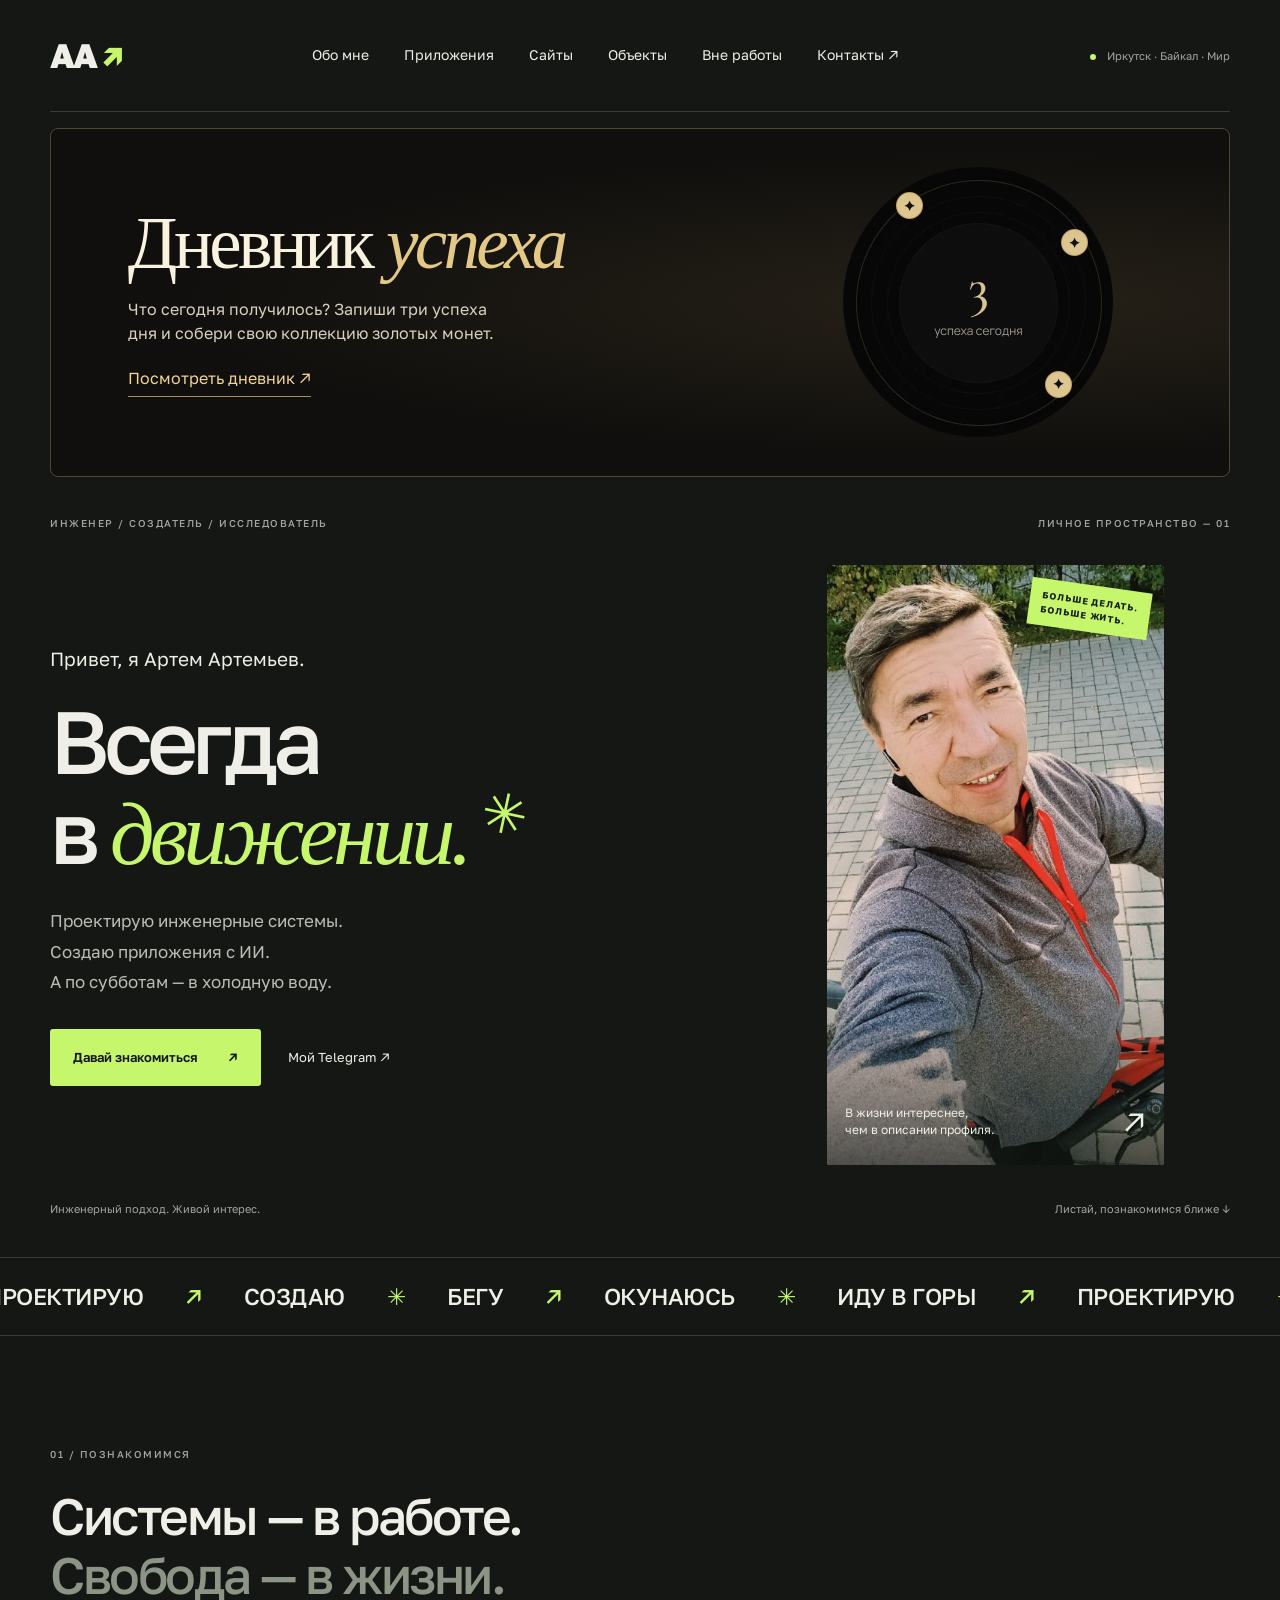
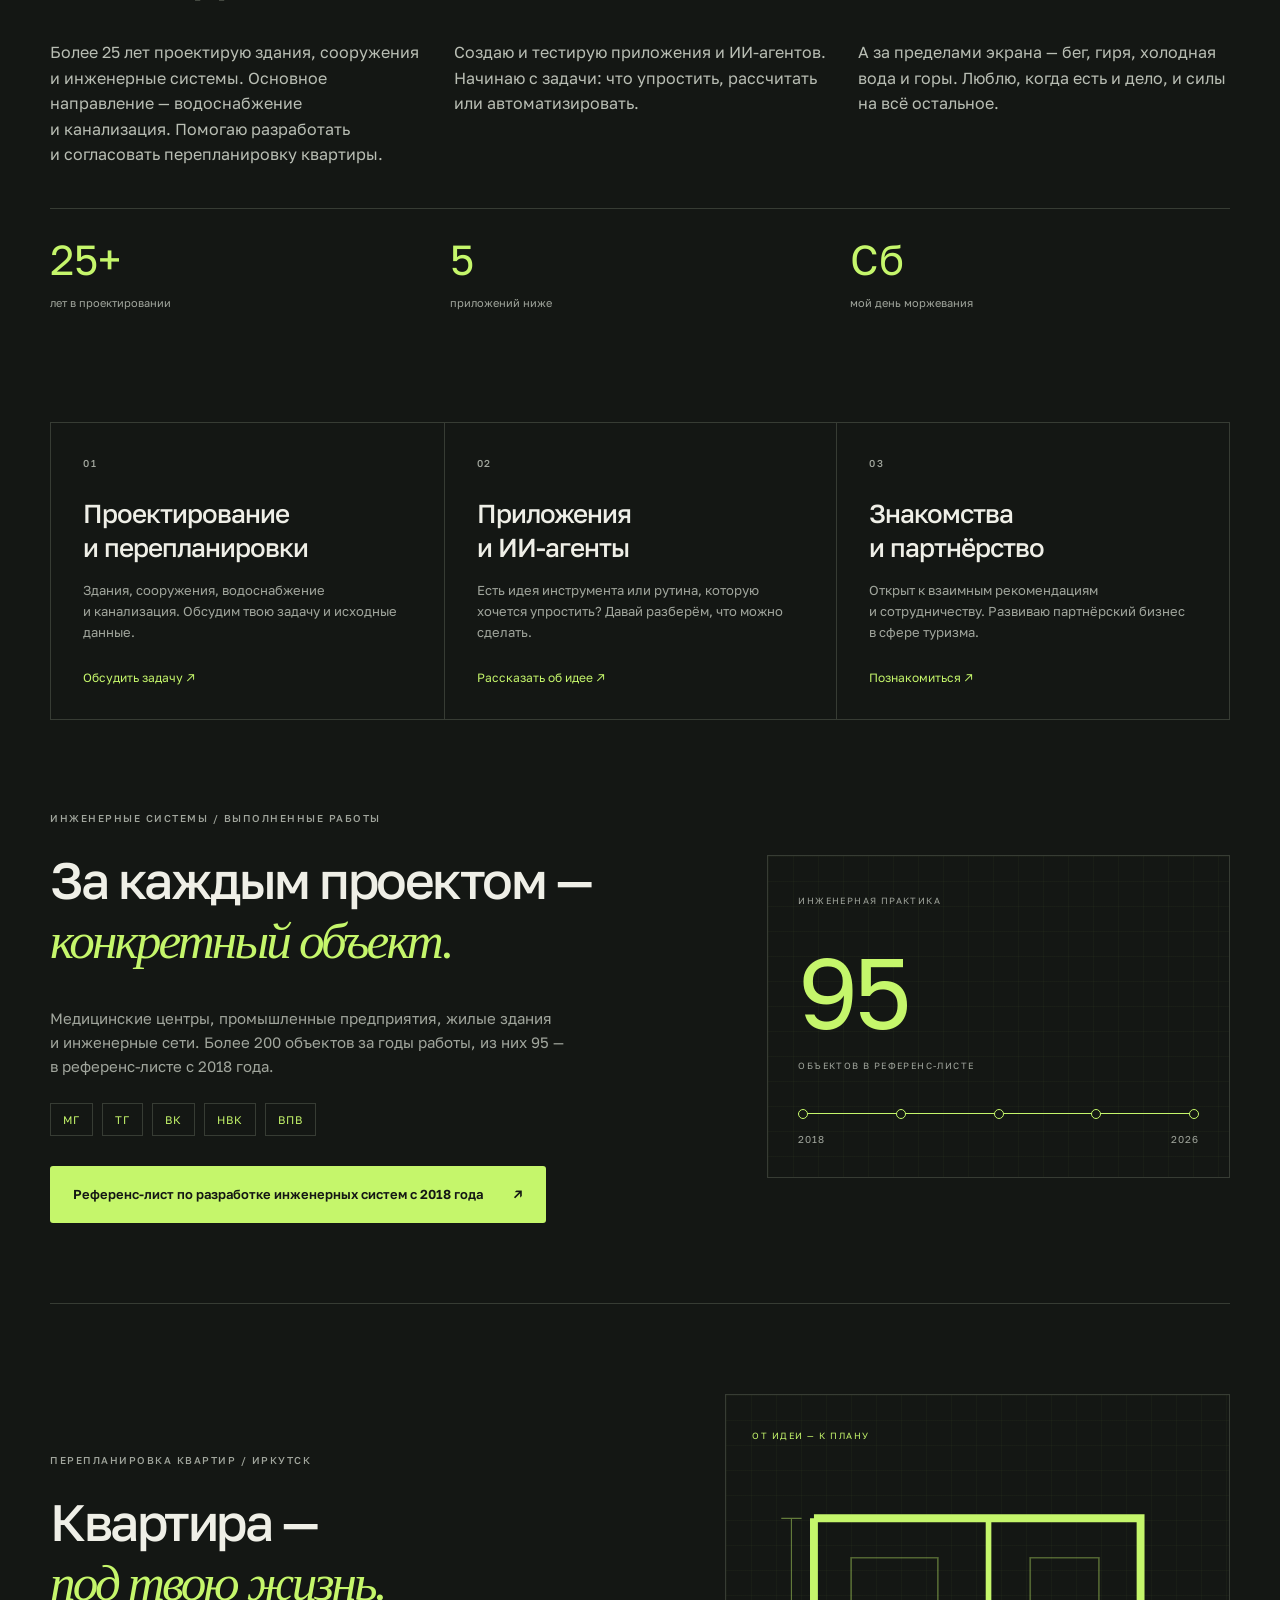
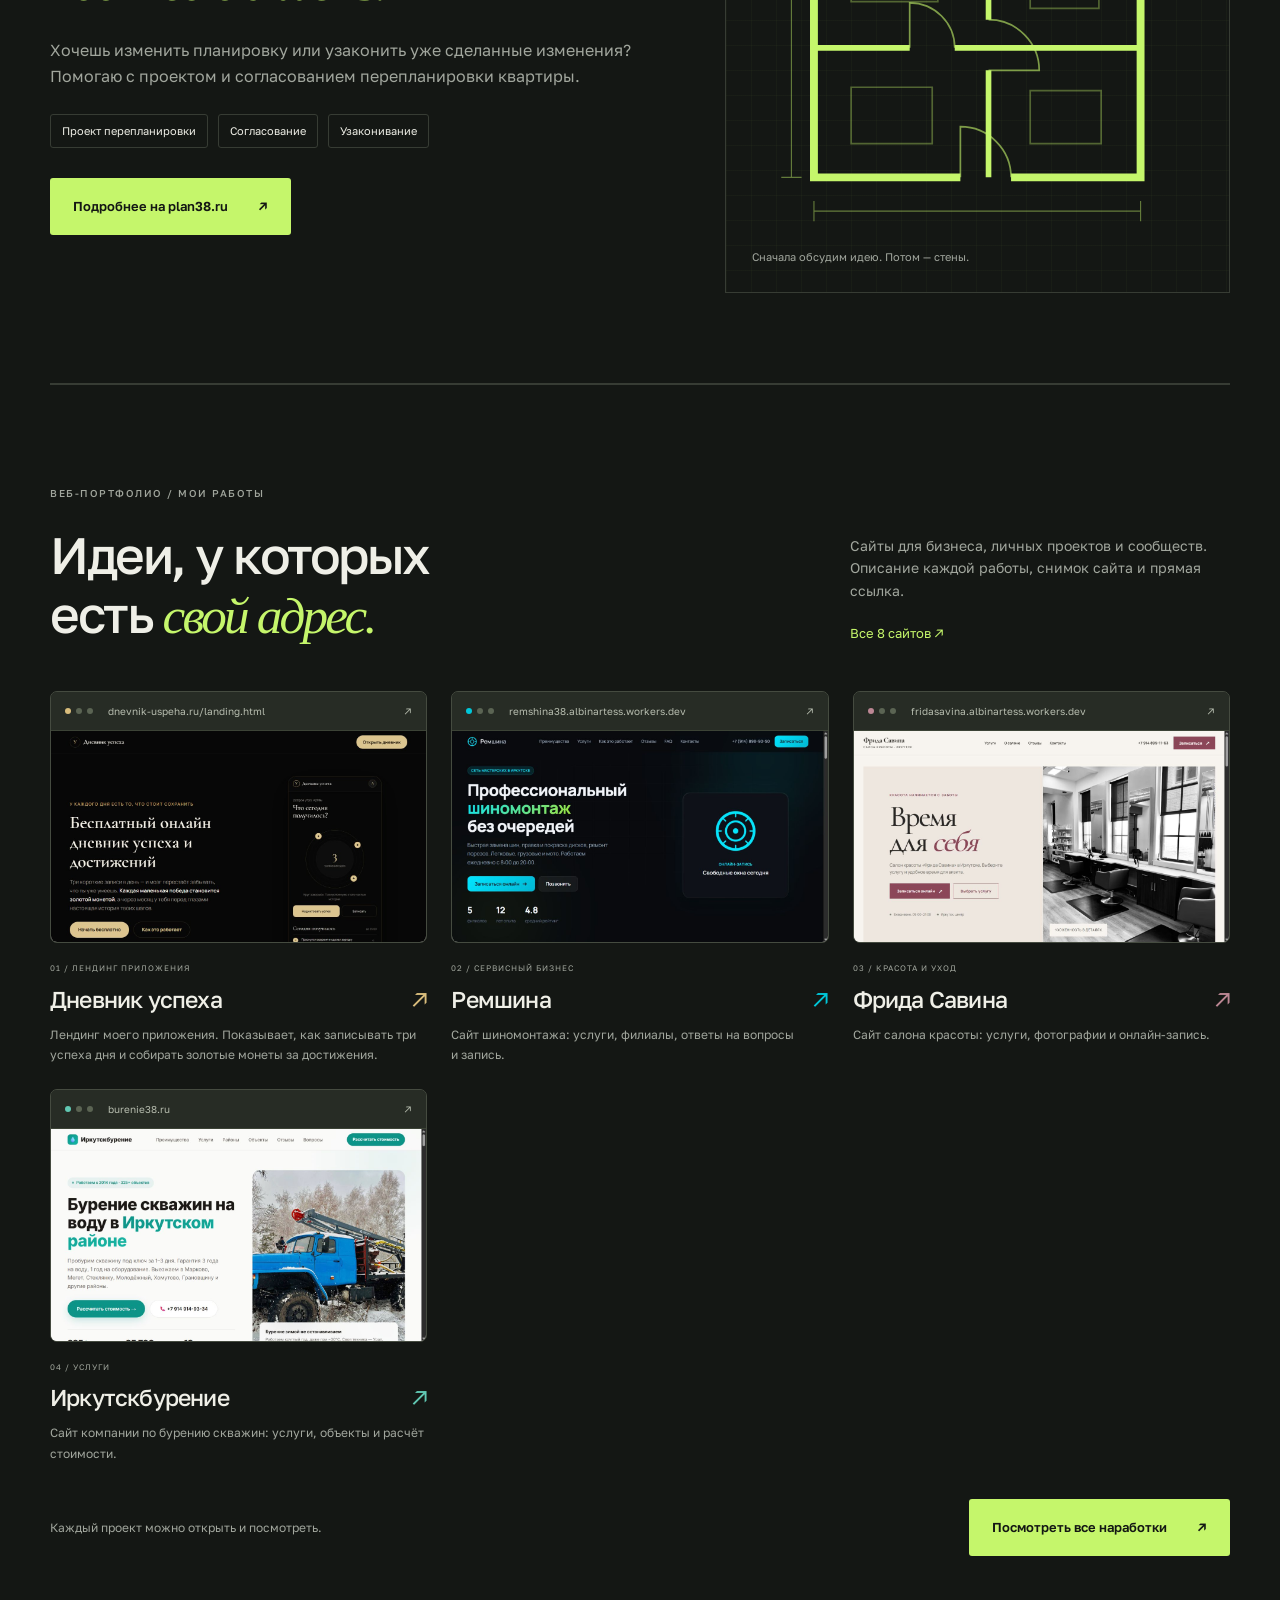
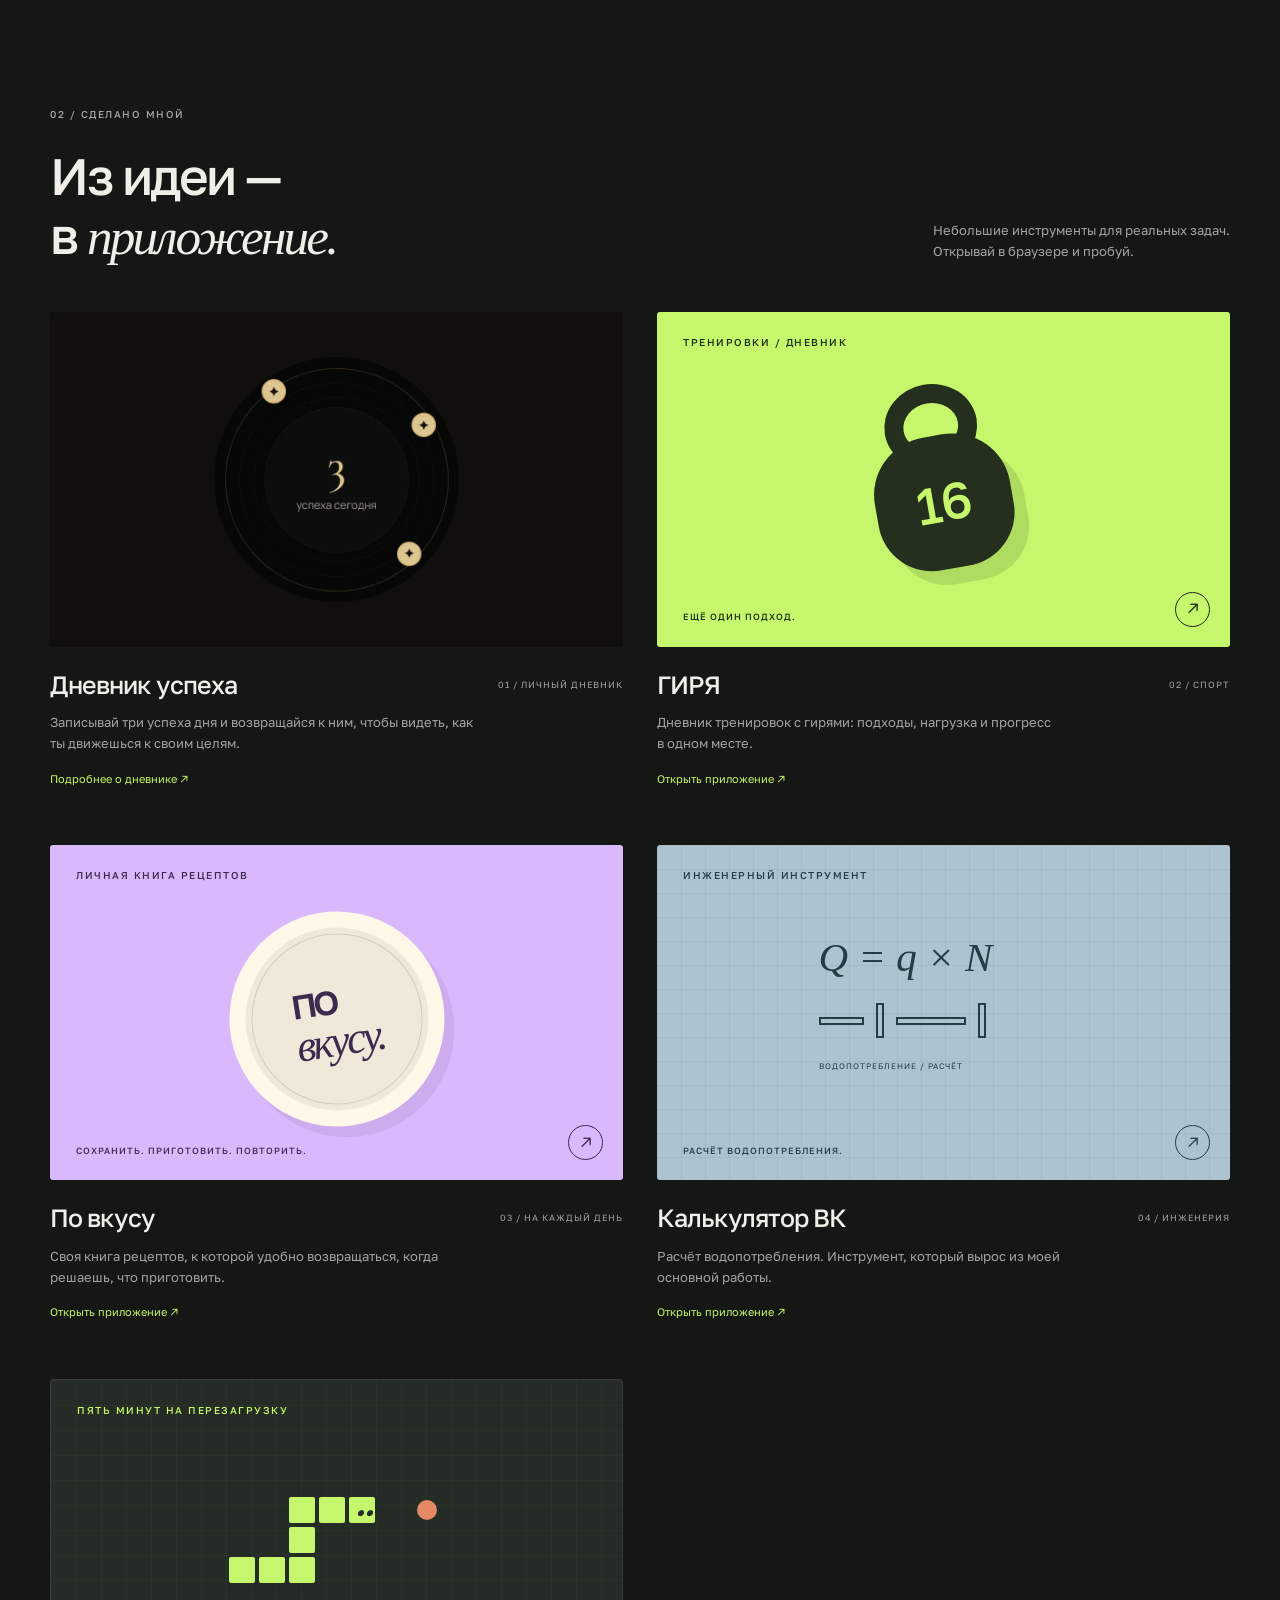
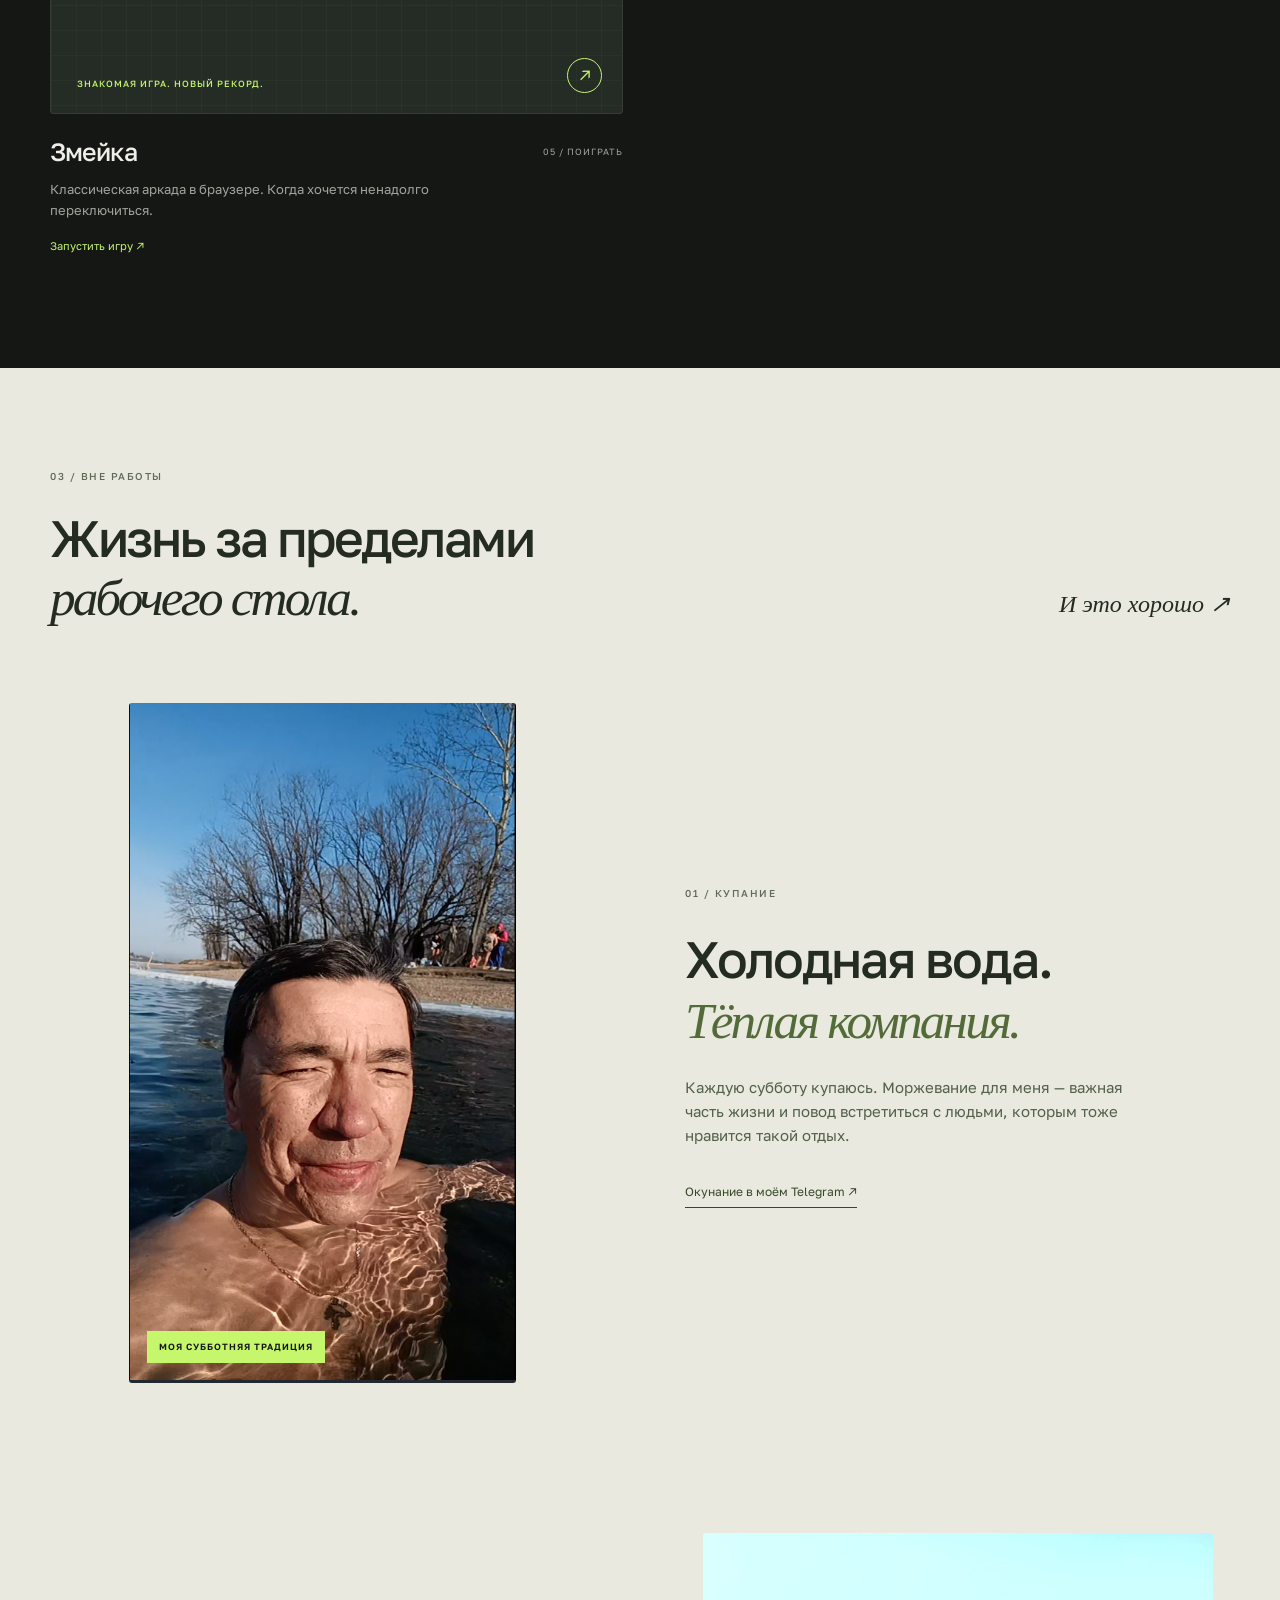
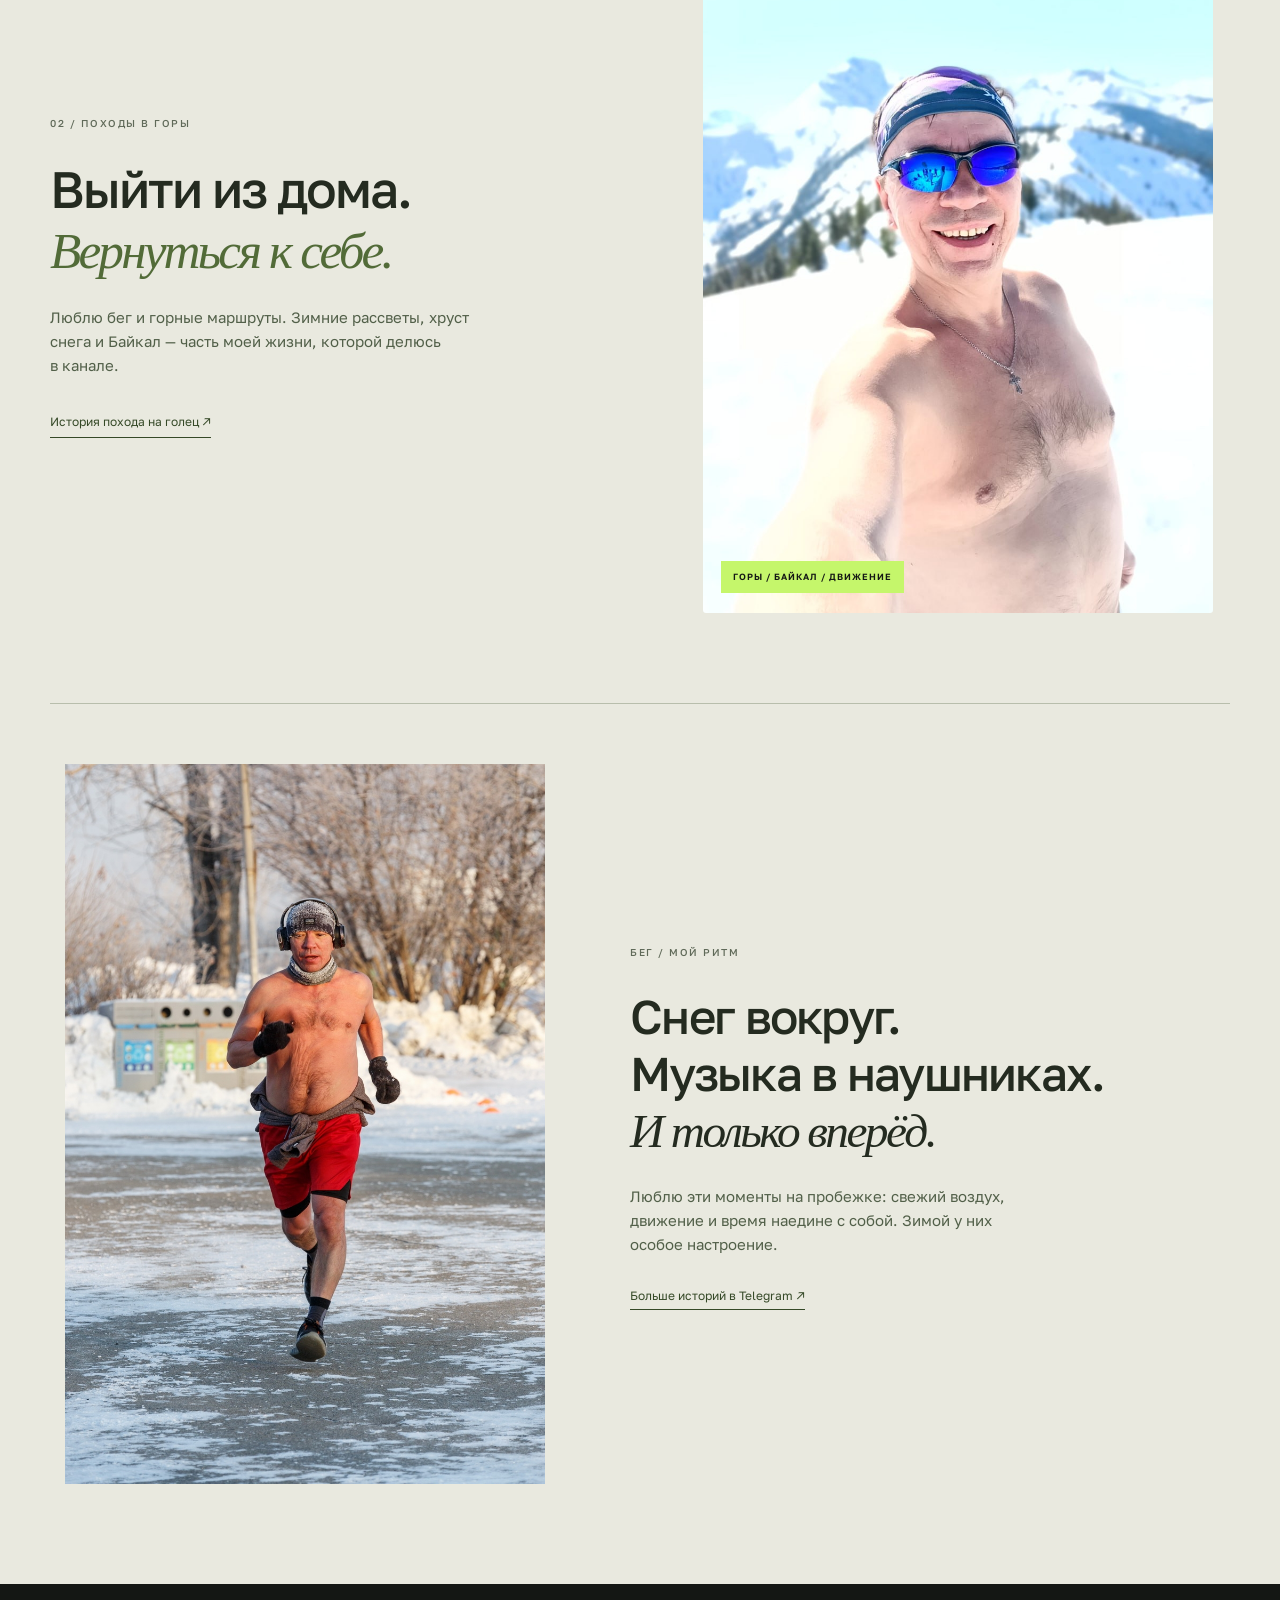
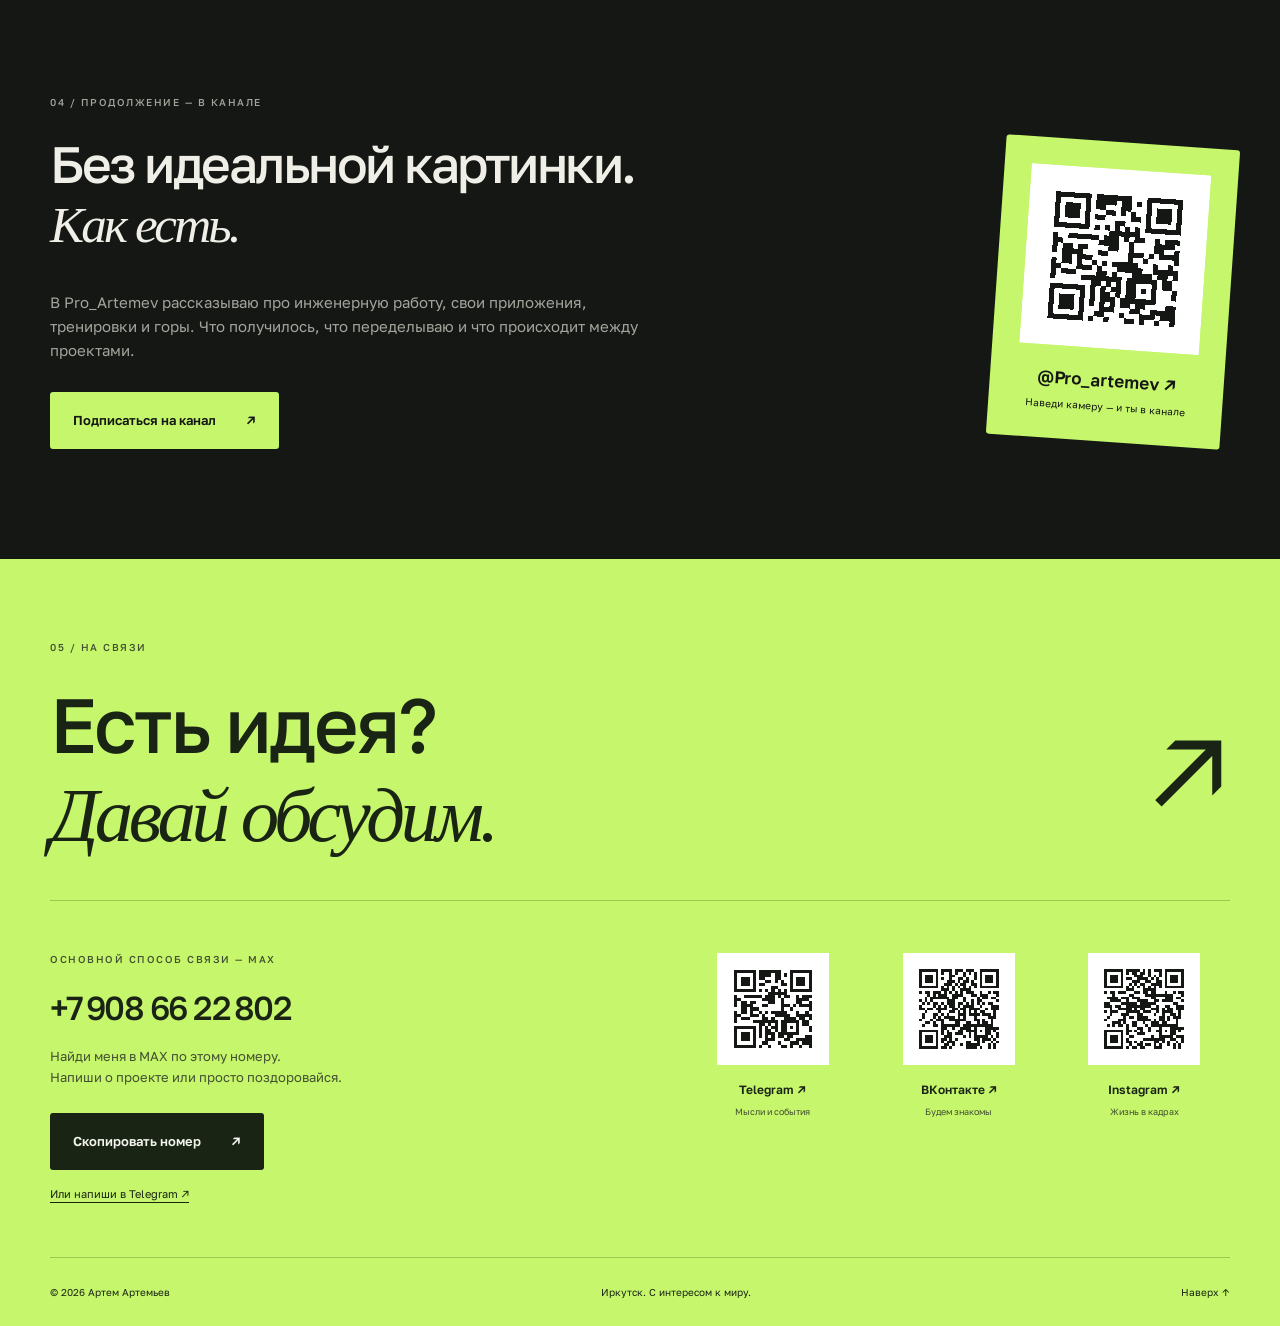
==== commit 920bc4ab: "Lead the website portfolio with the Success Diary landing page" ====
--- a/index.html
+++ b/index.html
@@ -68,13 +68,21 @@
     <div class="apartment-drawing" aria-hidden="true"><span>ОТ ИДЕИ — К ПЛАНУ</span><svg viewBox="0 0 400 330" fill="none" xmlns="http://www.w3.org/2000/svg"><path d="M55 50H345V280H230M185 280H55V50" stroke="currentColor" stroke-width="7"/><path d="M210 50V140M210 185V280M55 165H140M180 165H345" stroke="currentColor" stroke-width="5"/><path d="M210 140A45 45 0 0 1 255 185H210M140 165V125A40 40 0 0 1 180 165M185 280V235A45 45 0 0 1 230 280" stroke="currentColor" stroke-width="1.5" opacity=".6"/><path d="M35 50V280M26 50H44M26 280H44M55 310H345M55 301V319M345 301V319" stroke="currentColor" stroke-width="1" opacity=".45"/><path d="M88 85H165V124H88V85ZM247 85H308V130H247V85ZM88 200H160V250H88V200ZM247 203H310V250H247V203Z" stroke="currentColor" stroke-width="1.5" opacity=".35"/></svg><small>Сначала обсудим идею. Потом — стены.</small></div>
   </section>
   <section id="websites" class="websites-section wrap" aria-labelledby="websites-title">
- <div class="section-top"><div><div class="section-label">ВЕБ-ПОРТФОЛИО / МОИ РАБОТЫ</div><h2 id="websites-title">Идеи, у которых<br>есть <span class="serif">свой адрес.</span></h2></div><div class="websites-intro"><p>Сайты для бизнеса, личных проектов и сообществ.<br>Описание каждой работы, снимок сайта и прямая ссылка.</p><a class="text-link" href="sites.html">Все 7 сайтов ↗</a></div></div>
- <div class="sites-grid home-sites"><article class="site-card" data-kind="services" style="--site-accent:#00c7d9">
+ <div class="section-top"><div><div class="section-label">ВЕБ-ПОРТФОЛИО / МОИ РАБОТЫ</div><h2 id="websites-title">Идеи, у которых<br>есть <span class="serif">свой адрес.</span></h2></div><div class="websites-intro"><p>Сайты для бизнеса, личных проектов и сообществ.<br>Описание каждой работы, снимок сайта и прямая ссылка.</p><a class="text-link" href="sites.html">Все 8 сайтов ↗</a></div></div>
+ <div class="sites-grid home-sites"><article class="site-card" data-kind="app" style="--site-accent:#d9bd7c">
+ <a class="site-preview" href="https://dnevnik-uspeha.ru/landing.html" target="_blank" rel="noopener noreferrer" aria-label="Открыть сайт Дневник успеха">
+ <div class="browser-strip"><span class="browser-dots" aria-hidden="true"><i></i><i></i><i></i></span><span class="browser-address">dnevnik-uspeha.ru/landing.html</span><span aria-hidden="true">↗</span></div>
+ <div class="site-shot"><img src="assets/sites/diary-landing.jpg" alt="Первый экран сайта Дневник успеха" width="1200" height="680" loading="lazy"></div>
+ <span class="preview-open">Открыть сайт ↗</span></a>
+ <div class="site-meta"><span>01 / Лендинг приложения</span></div>
+ <h3><a href="https://dnevnik-uspeha.ru/landing.html" target="_blank" rel="noopener noreferrer">Дневник успеха<span aria-hidden="true">↗</span></a></h3><p>Лендинг моего приложения. Показывает, как записывать три успеха дня и собирать золотые монеты за достижения.</p>
+ </article>
+<article class="site-card" data-kind="services" style="--site-accent:#00c7d9">
  <a class="site-preview" href="https://remshina38.albinartess.workers.dev/" target="_blank" rel="noopener noreferrer" aria-label="Открыть сайт Ремшина">
  <div class="browser-strip"><span class="browser-dots" aria-hidden="true"><i></i><i></i><i></i></span><span class="browser-address">remshina38.albinartess.workers.dev</span><span aria-hidden="true">↗</span></div>
  <div class="site-shot"><img src="assets/sites/remshina.png" alt="Первый экран сайта Ремшина" width="1200" height="680" loading="lazy"></div>
  <span class="preview-open">Открыть сайт ↗</span></a>
- <div class="site-meta"><span>01 / Сервисный бизнес</span></div>
+ <div class="site-meta"><span>02 / Сервисный бизнес</span></div>
  <h3><a href="https://remshina38.albinartess.workers.dev/" target="_blank" rel="noopener noreferrer">Ремшина<span aria-hidden="true">↗</span></a></h3><p>Сайт шиномонтажа: услуги, филиалы, ответы на вопросы и запись.</p>
  </article>
 <article class="site-card" data-kind="services" style="--site-accent:#bc8794">
@@ -82,7 +90,7 @@
  <div class="browser-strip"><span class="browser-dots" aria-hidden="true"><i></i><i></i><i></i></span><span class="browser-address">fridasavina.albinartess.workers.dev</span><span aria-hidden="true">↗</span></div>
  <div class="site-shot"><img src="assets/sites/frida.png" alt="Первый экран сайта Фрида Савина" width="1200" height="680" loading="lazy"></div>
  <span class="preview-open">Открыть сайт ↗</span></a>
- <div class="site-meta"><span>02 / Красота и уход</span></div>
+ <div class="site-meta"><span>03 / Красота и уход</span></div>
  <h3><a href="https://fridasavina.albinartess.workers.dev/" target="_blank" rel="noopener noreferrer">Фрида Савина<span aria-hidden="true">↗</span></a></h3><p>Сайт салона красоты: услуги, фотографии и онлайн-запись.</p>
  </article>
 <article class="site-card" data-kind="services" style="--site-accent:#61c8b3">
@@ -90,7 +98,7 @@
  <div class="browser-strip"><span class="browser-dots" aria-hidden="true"><i></i><i></i><i></i></span><span class="browser-address">burenie38.ru</span><span aria-hidden="true">↗</span></div>
  <div class="site-shot"><img src="assets/sites/burenie.png" alt="Первый экран сайта Иркутскбурение" width="1200" height="680" loading="lazy"></div>
  <span class="preview-open">Открыть сайт ↗</span></a>
- <div class="site-meta"><span>03 / Услуги</span></div>
+ <div class="site-meta"><span>04 / Услуги</span></div>
  <h3><a href="https://burenie38.ru/" target="_blank" rel="noopener noreferrer">Иркутскбурение<span aria-hidden="true">↗</span></a></h3><p>Сайт компании по бурению скважин: услуги, объекты и расчёт стоимости.</p>
  </article></div>
  <div class="websites-bottom"><span>Каждый проект можно открыть и посмотреть.</span><a class="button lime" href="sites.html">Посмотреть все наработки <span>↗</span></a></div>
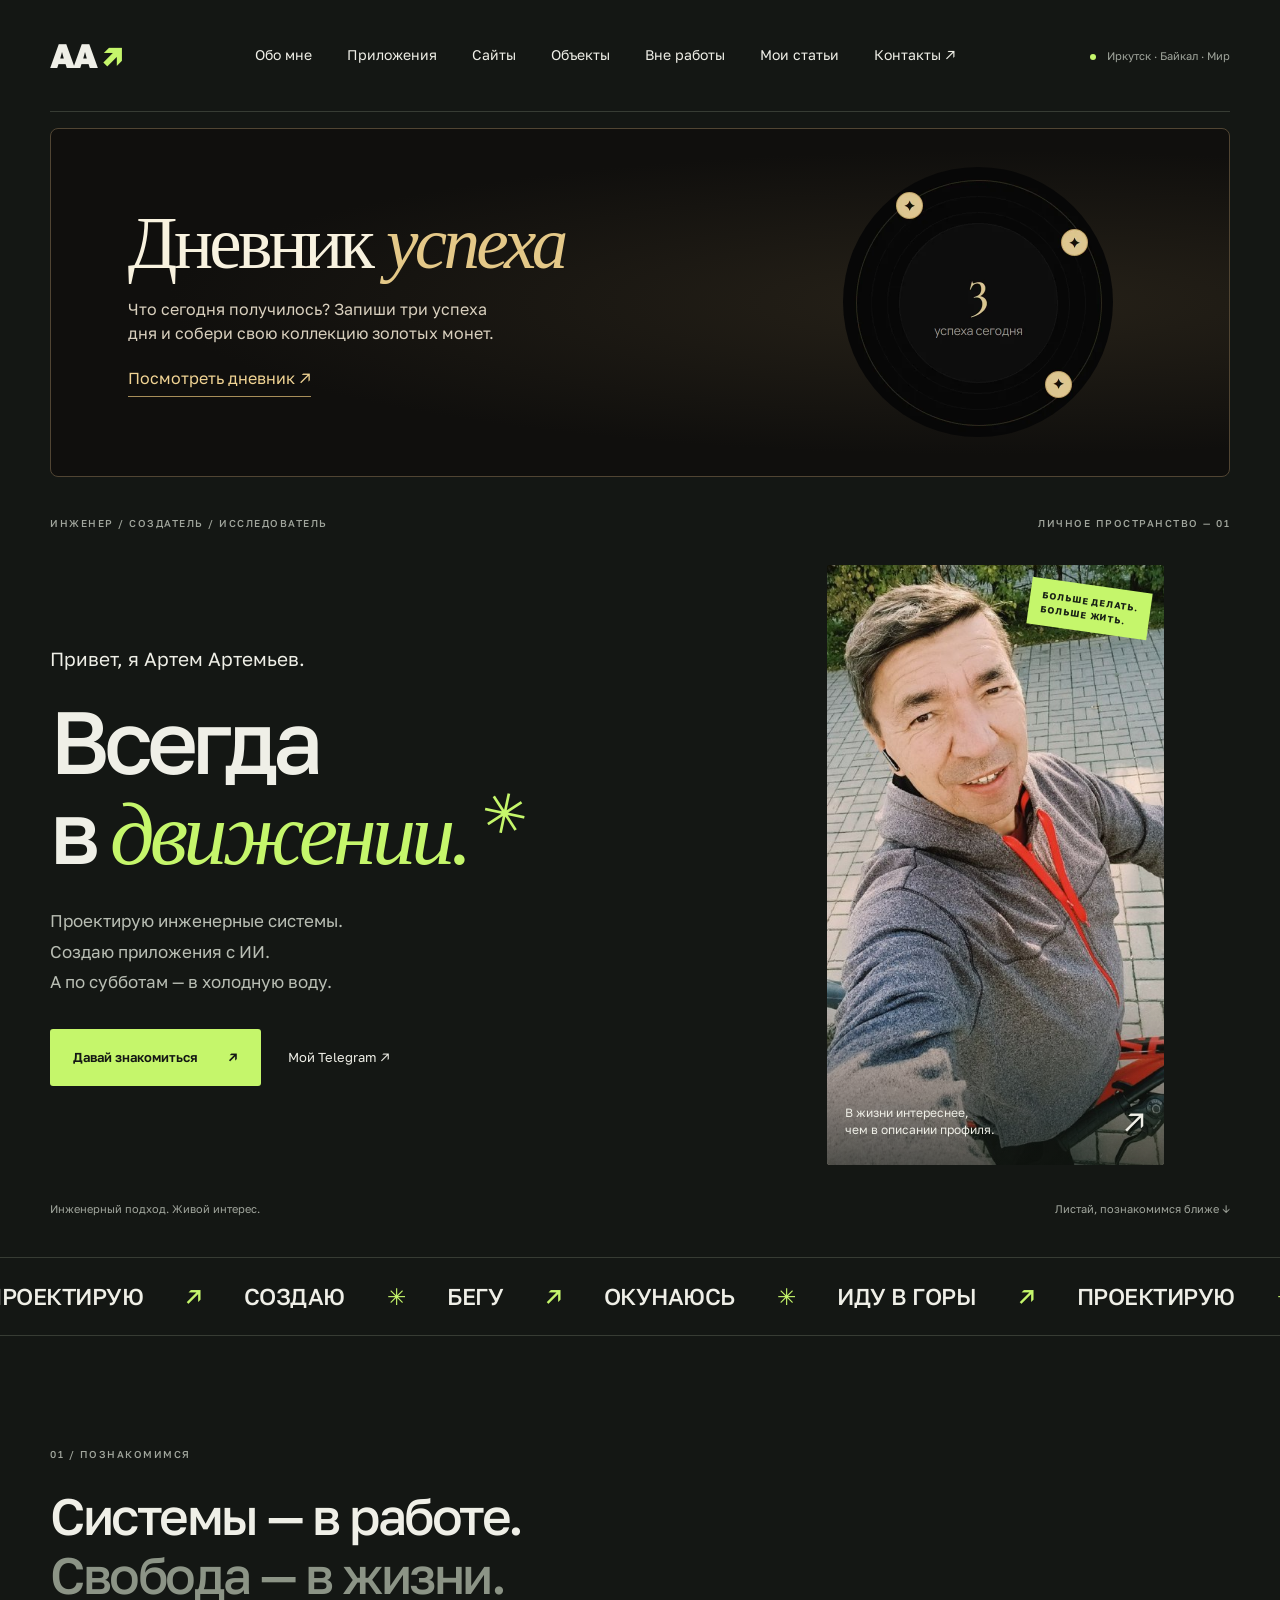
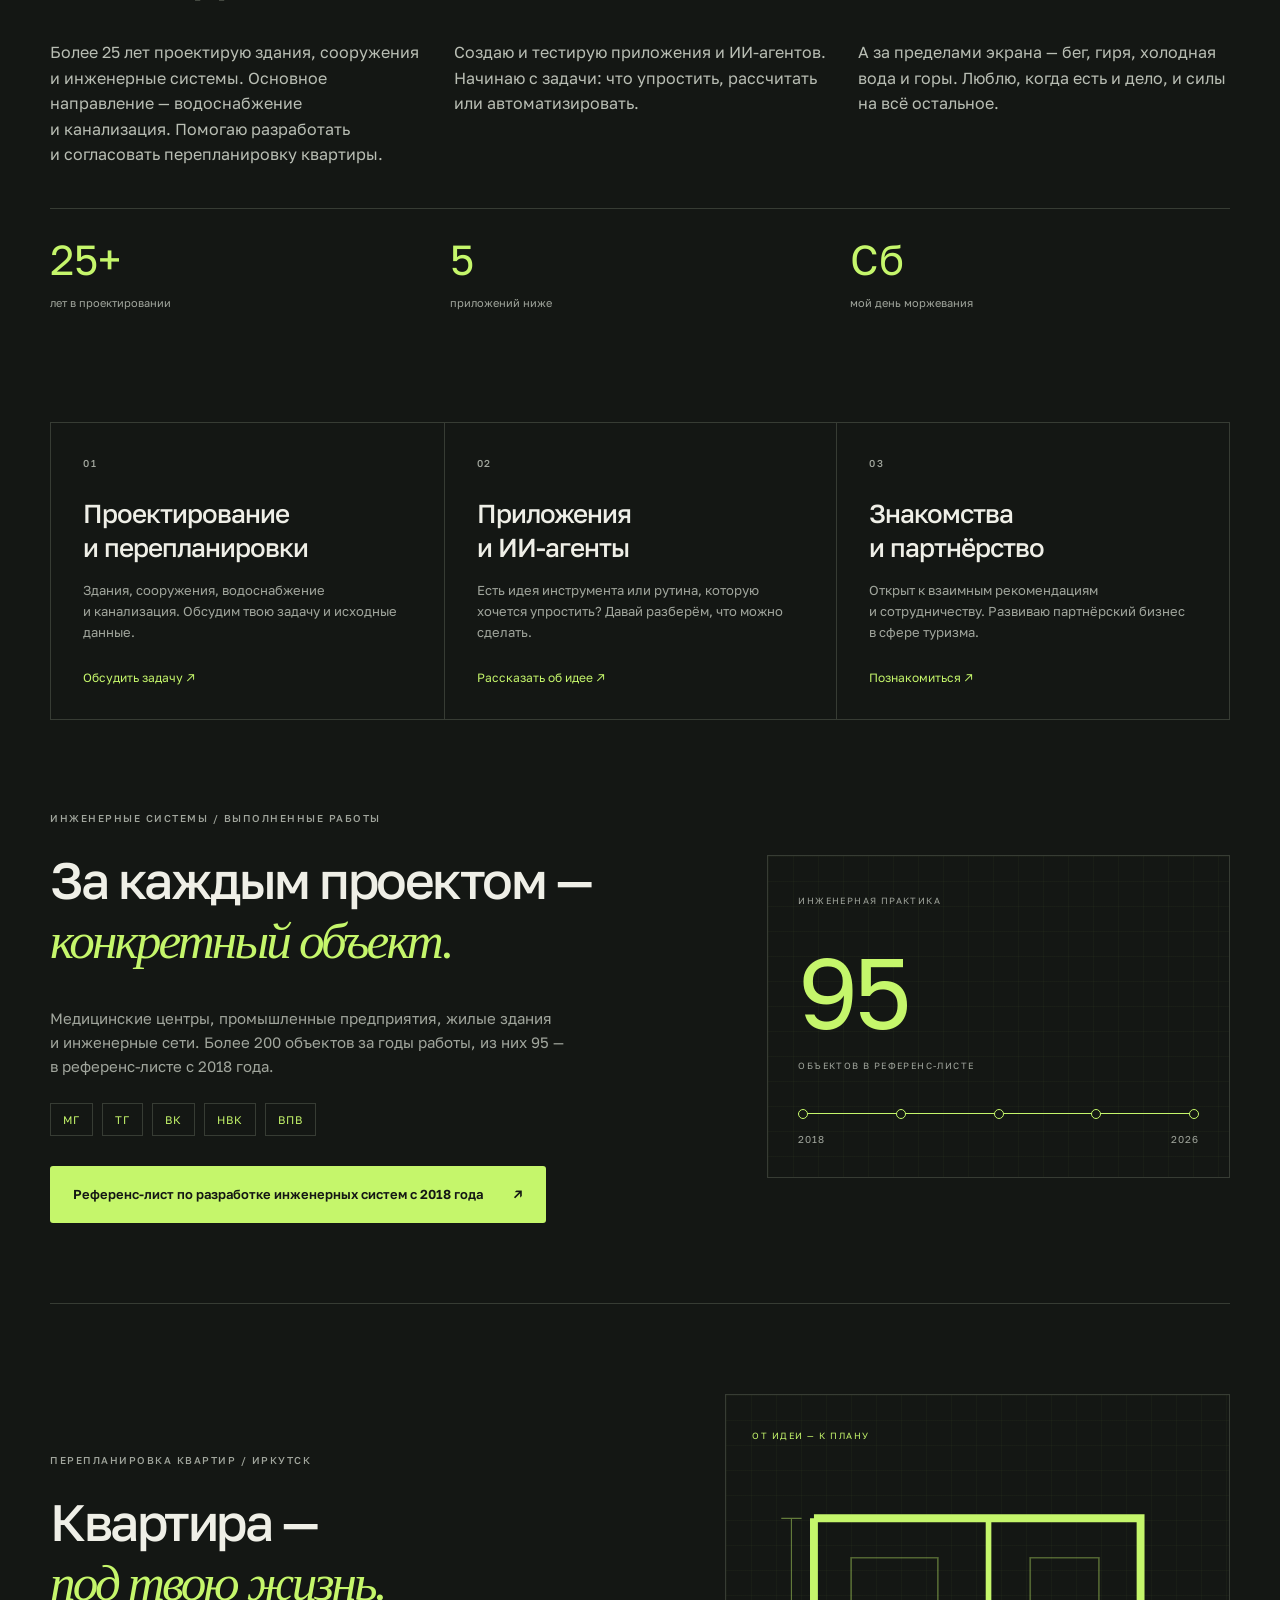
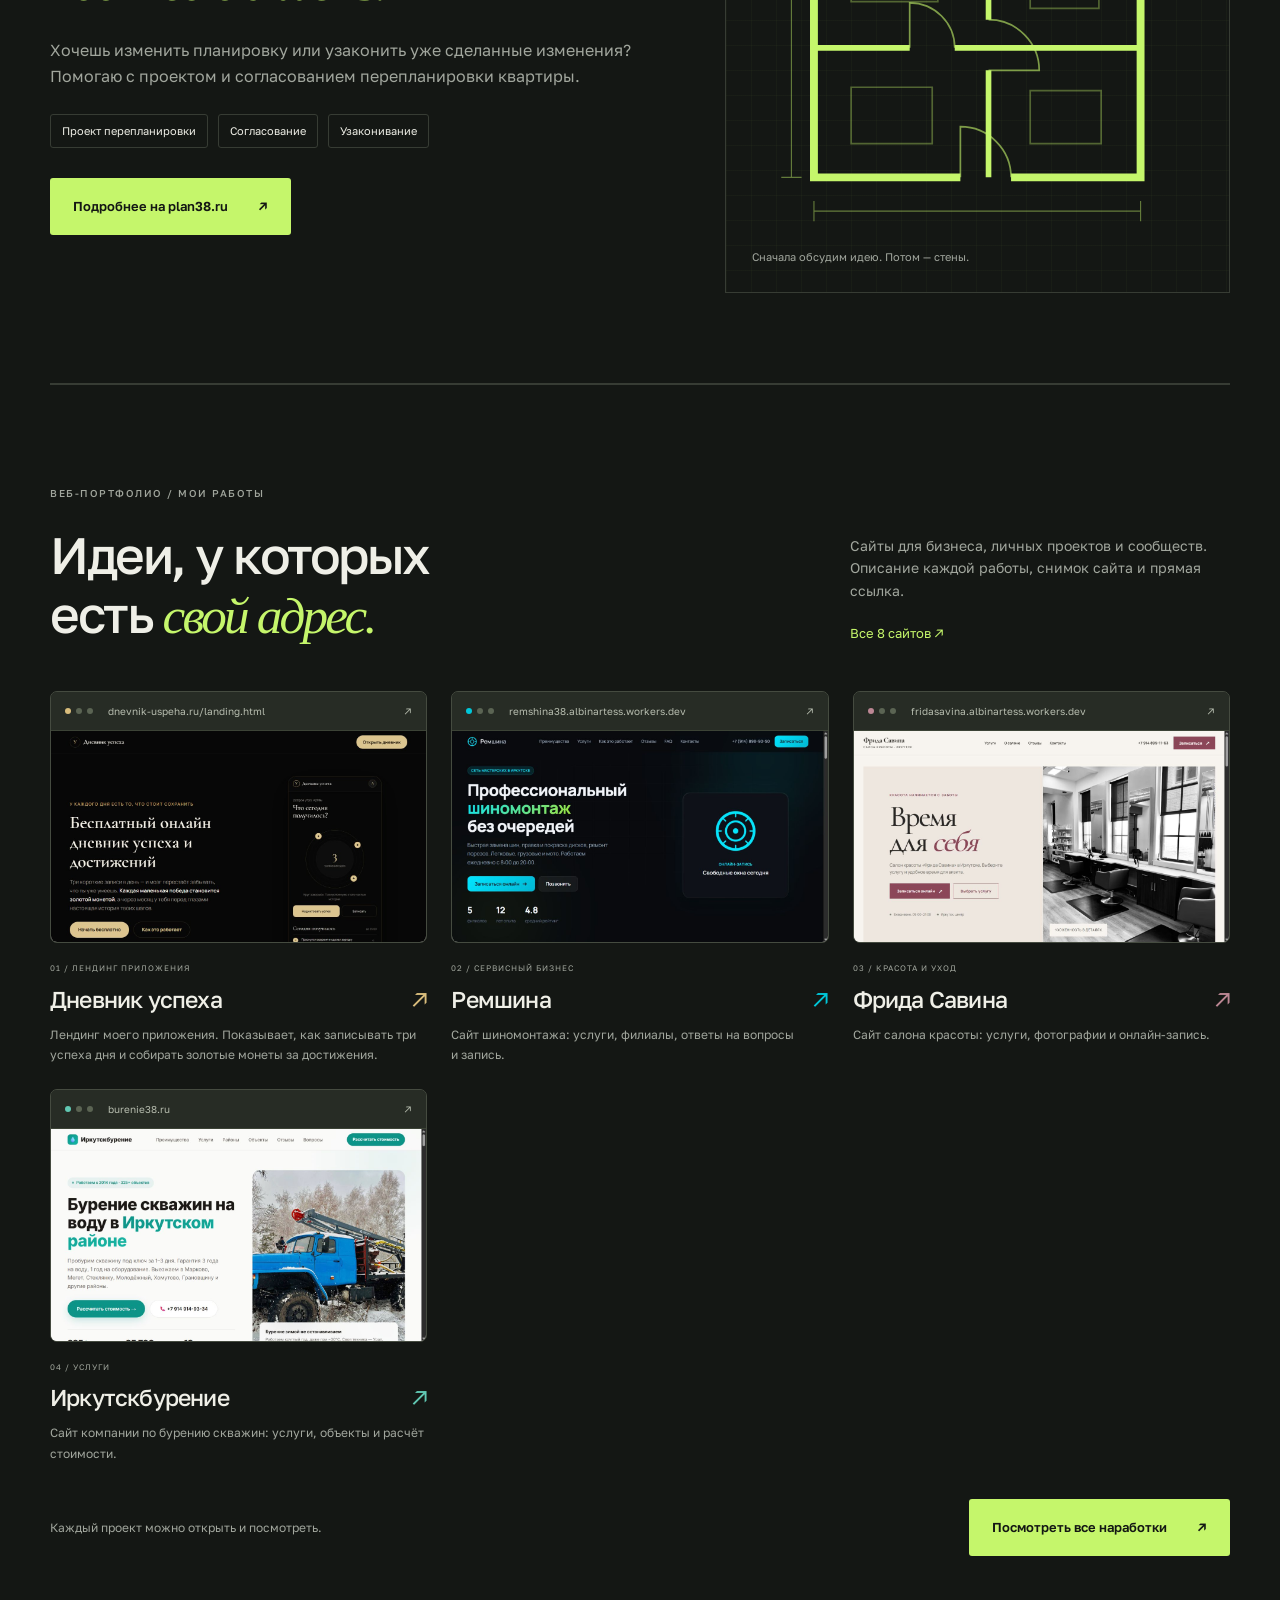
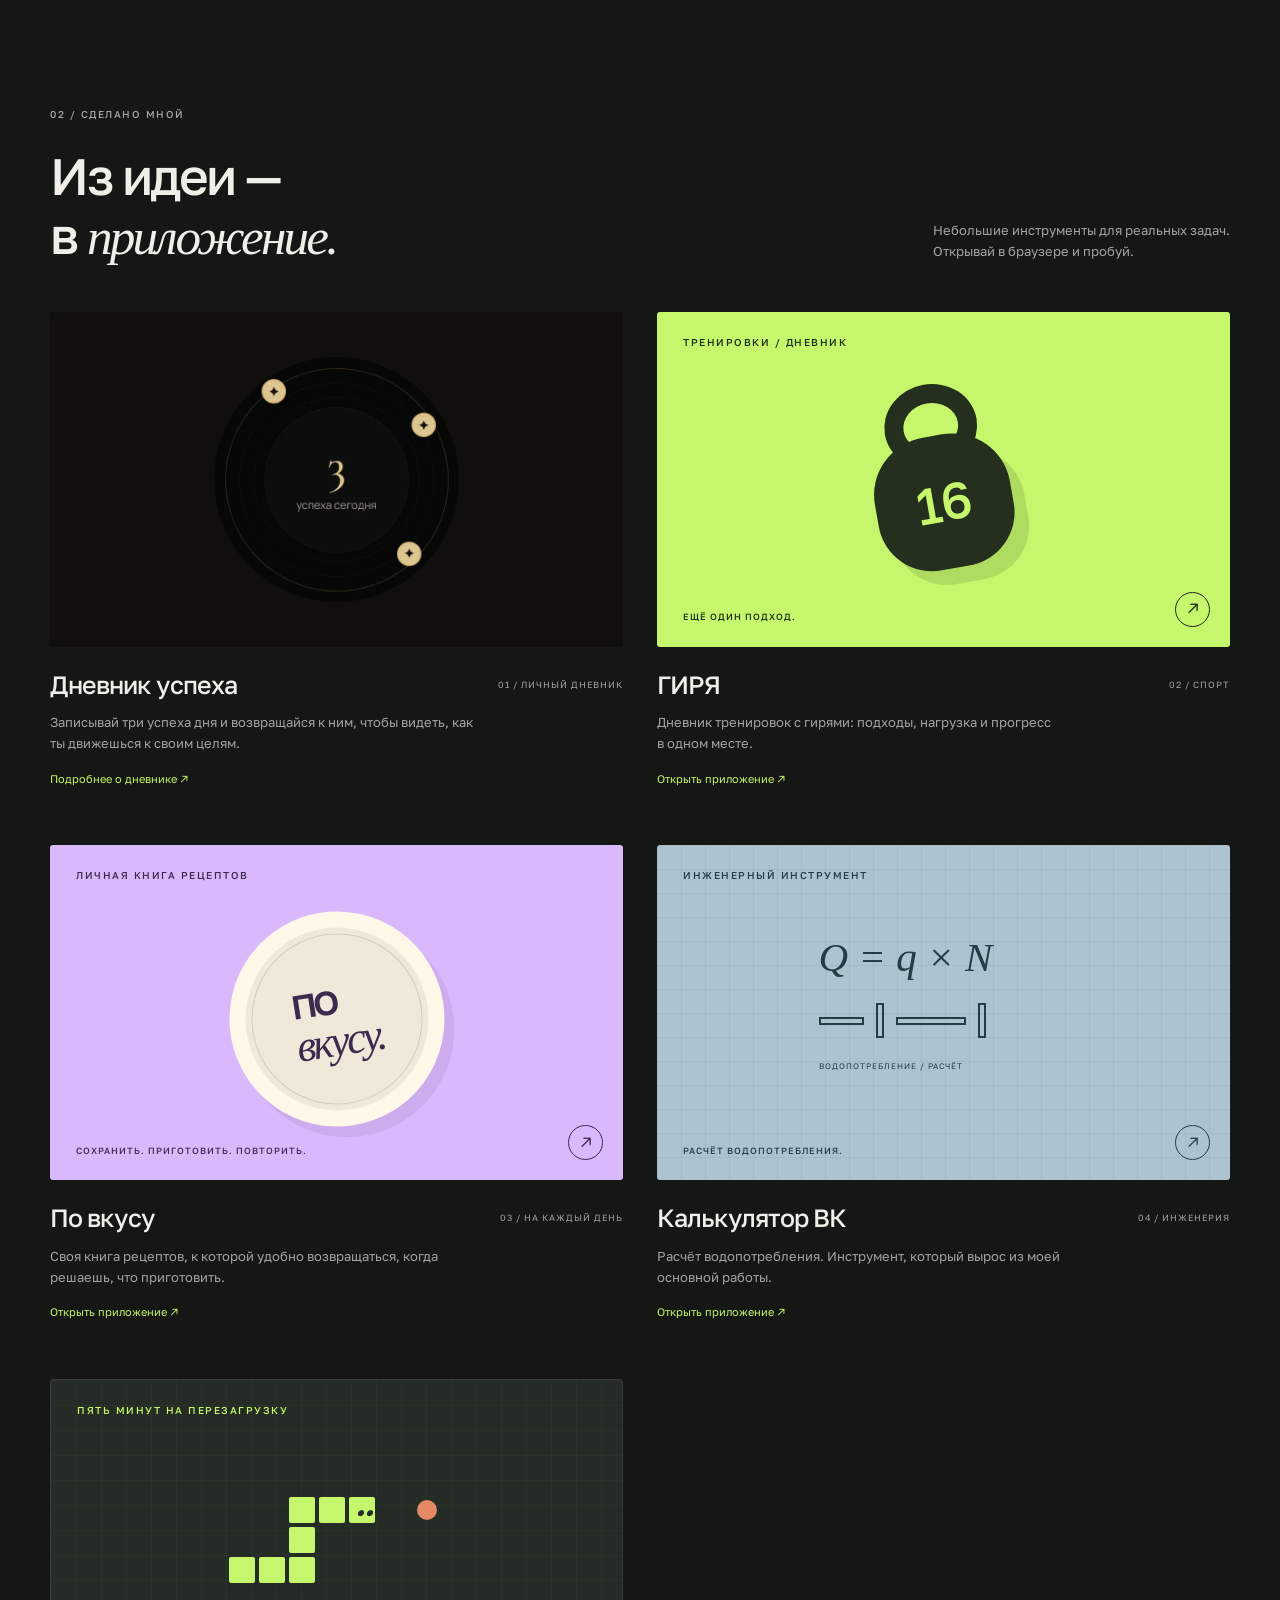
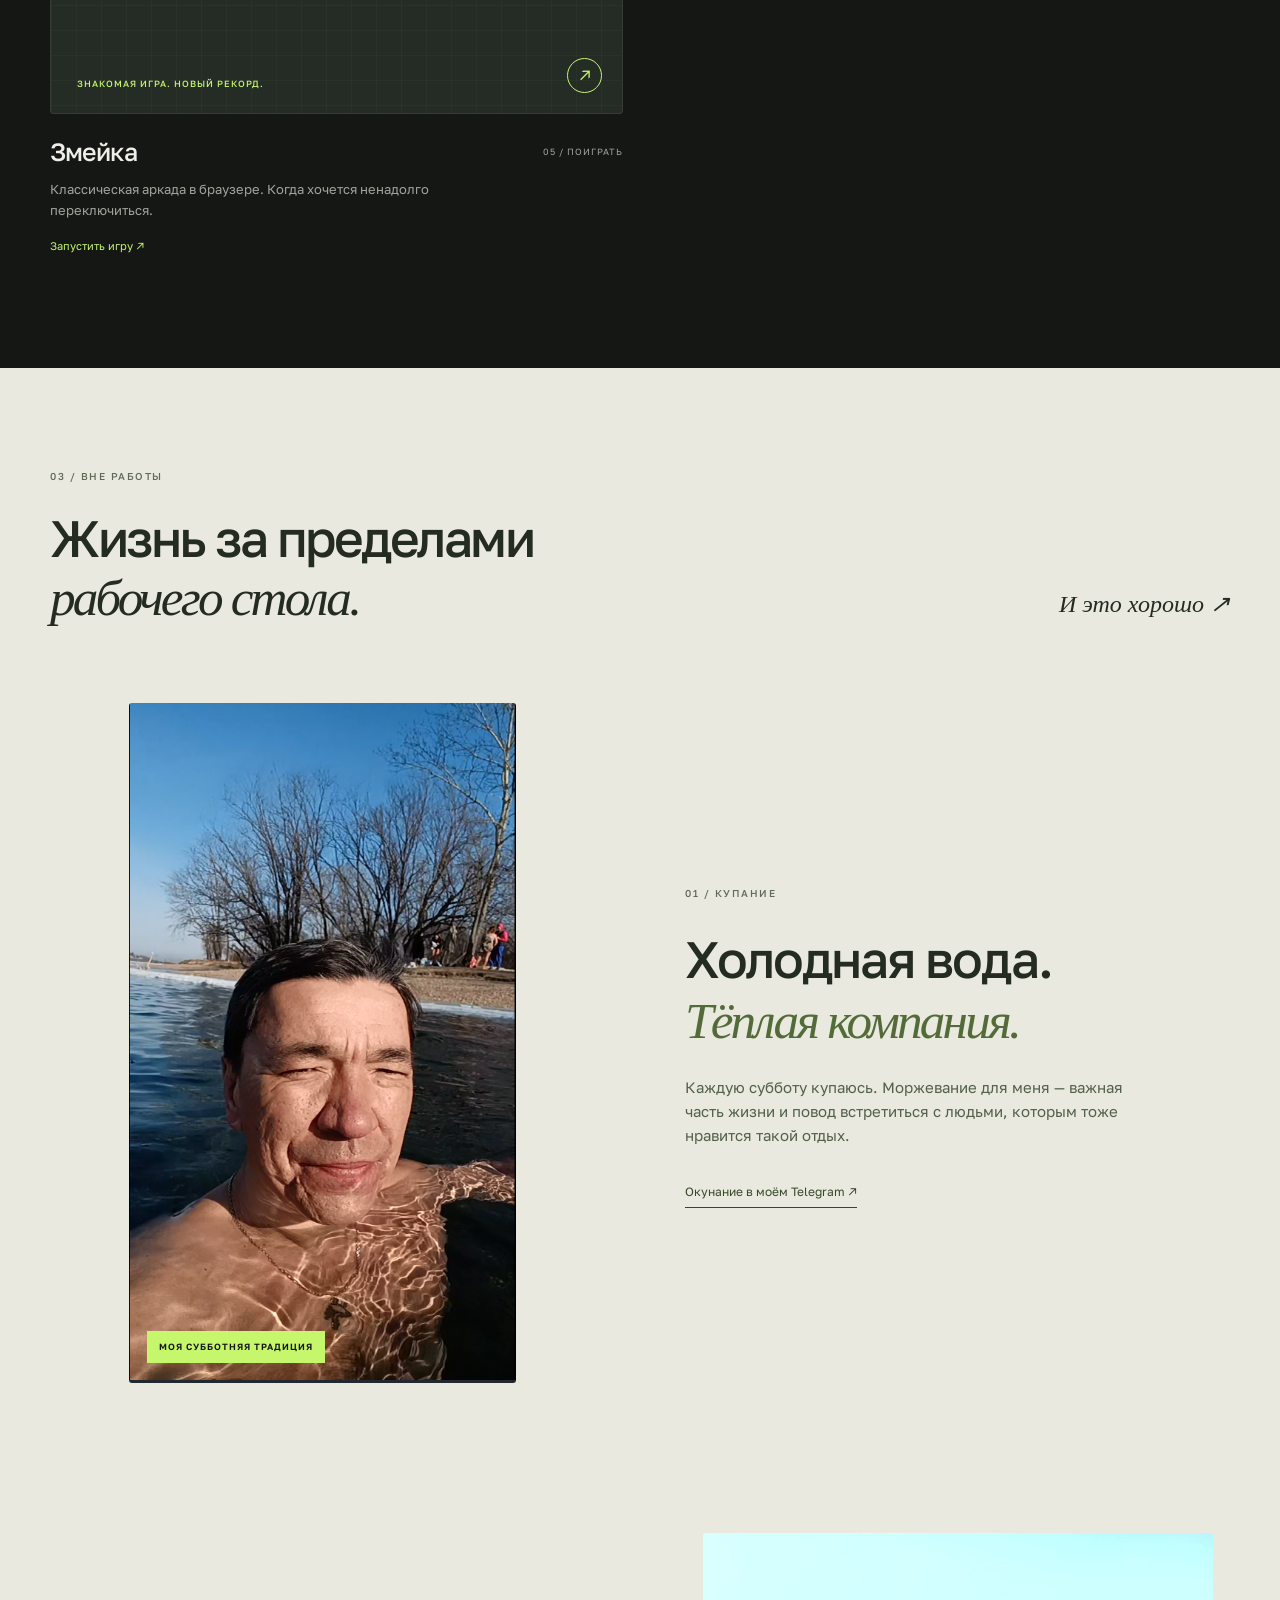
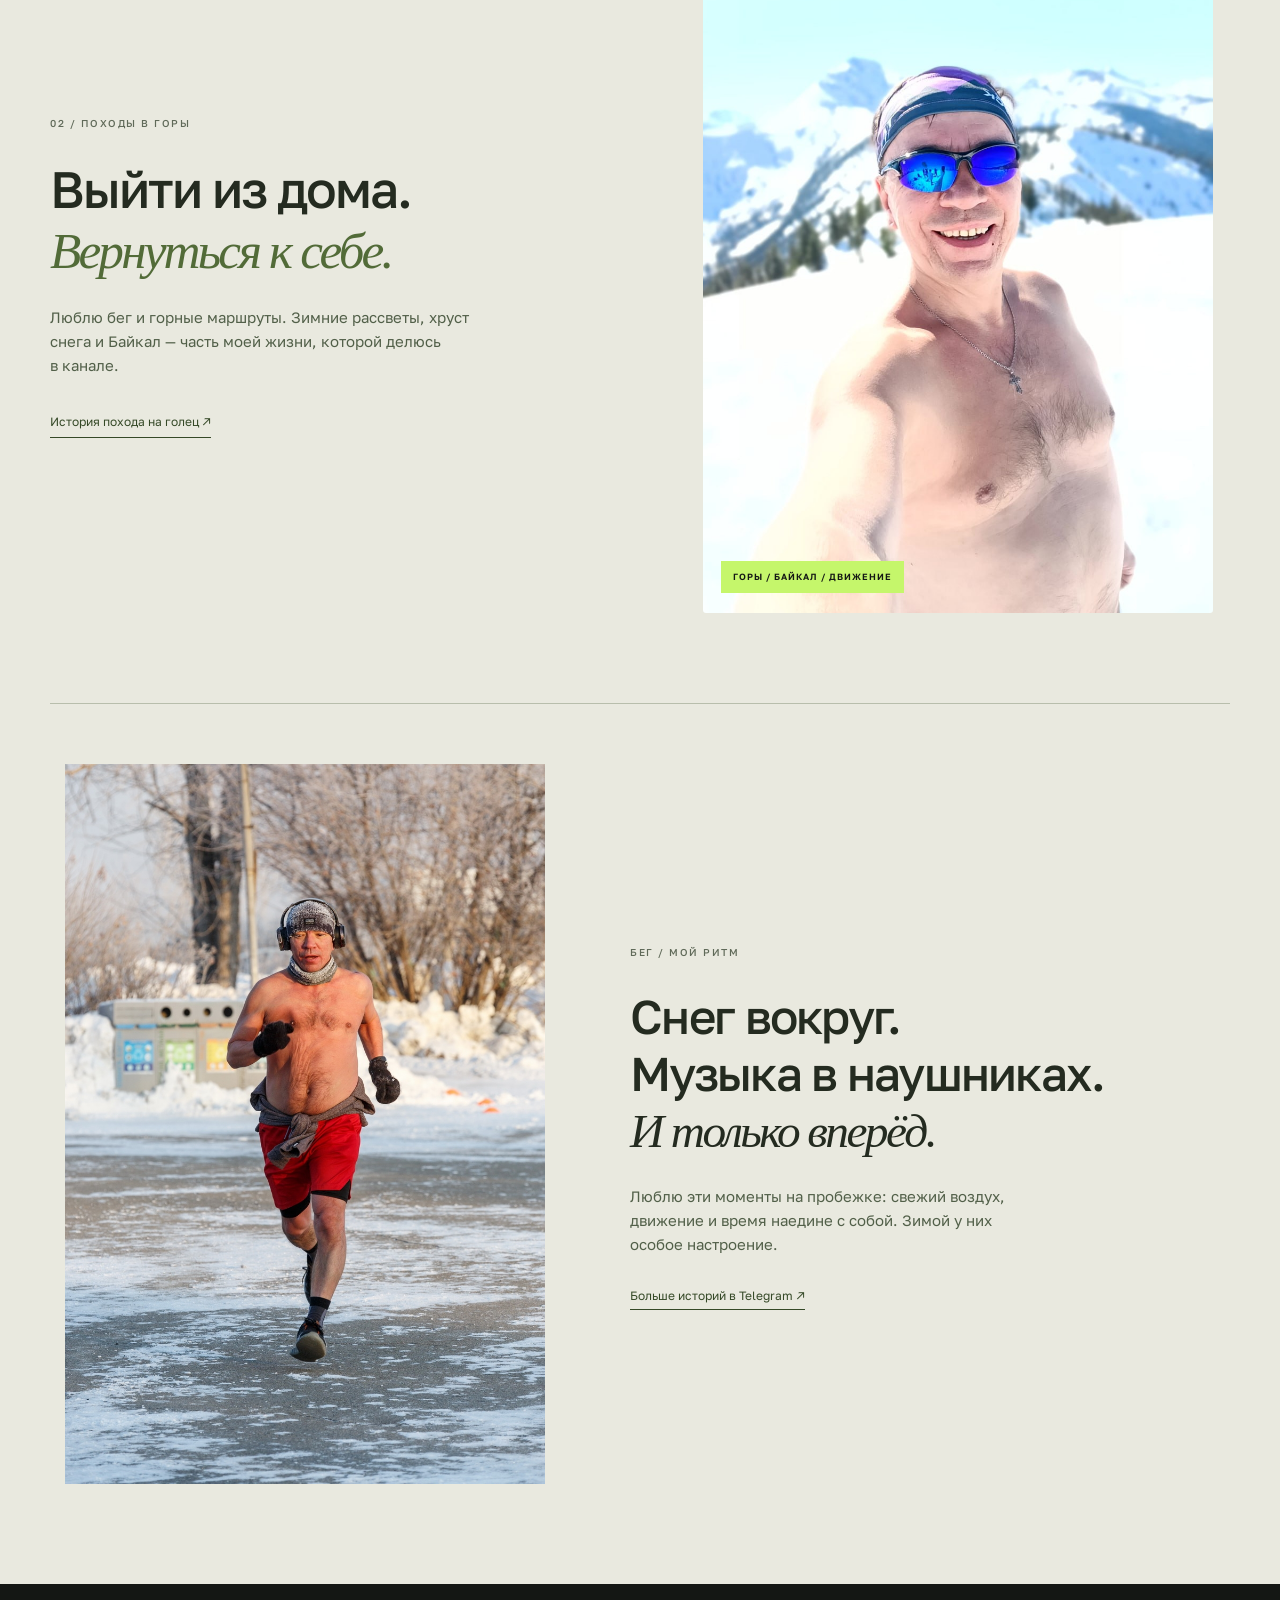
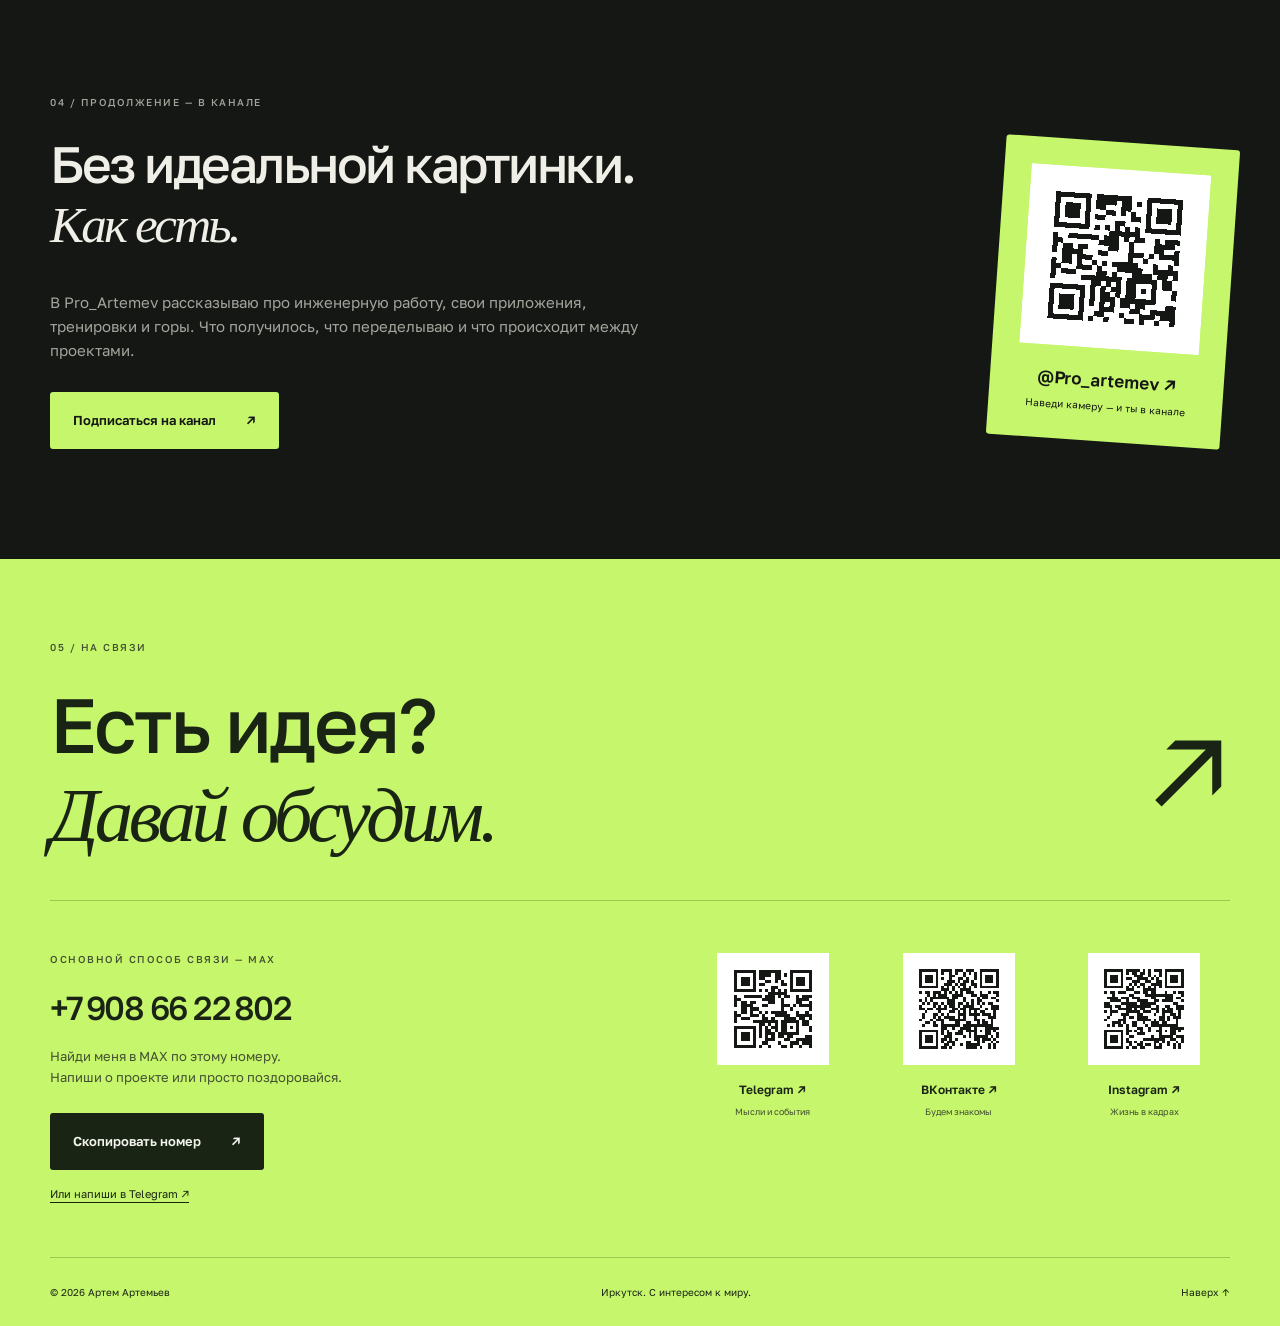
==== commit 7dad4f99: "Publish articles section and AutoCAD viewport rotation guide" ====
--- a/index.html
+++ b/index.html
@@ -32,7 +32,7 @@
 <a class="skip" href="#main">К содержимому</a>
 <header class="header wrap">
   <a class="brand" href="#" aria-label="Артем Артемьев, в начало">АА<span>↗</span></a>
-  <nav aria-label="Главная навигация"><a href="#about">Обо мне</a><a href="#projects">Приложения</a><a href="sites.html">Сайты</a><a href="engineering.html">Объекты</a><a href="#life">Вне работы</a><a href="#contact">Контакты ↗</a></nav>
+  <nav aria-label="Главная навигация"><a href="#about">Обо мне</a><a href="#projects">Приложения</a><a href="sites.html">Сайты</a><a href="engineering.html">Объекты</a><a href="#life">Вне работы</a><a href="articles.html">Мои статьи</a><a href="#contact">Контакты ↗</a></nav>
   <span class="location"><i></i> Иркутск · Байкал · Мир</span>
 </header>
 <main id="main">
